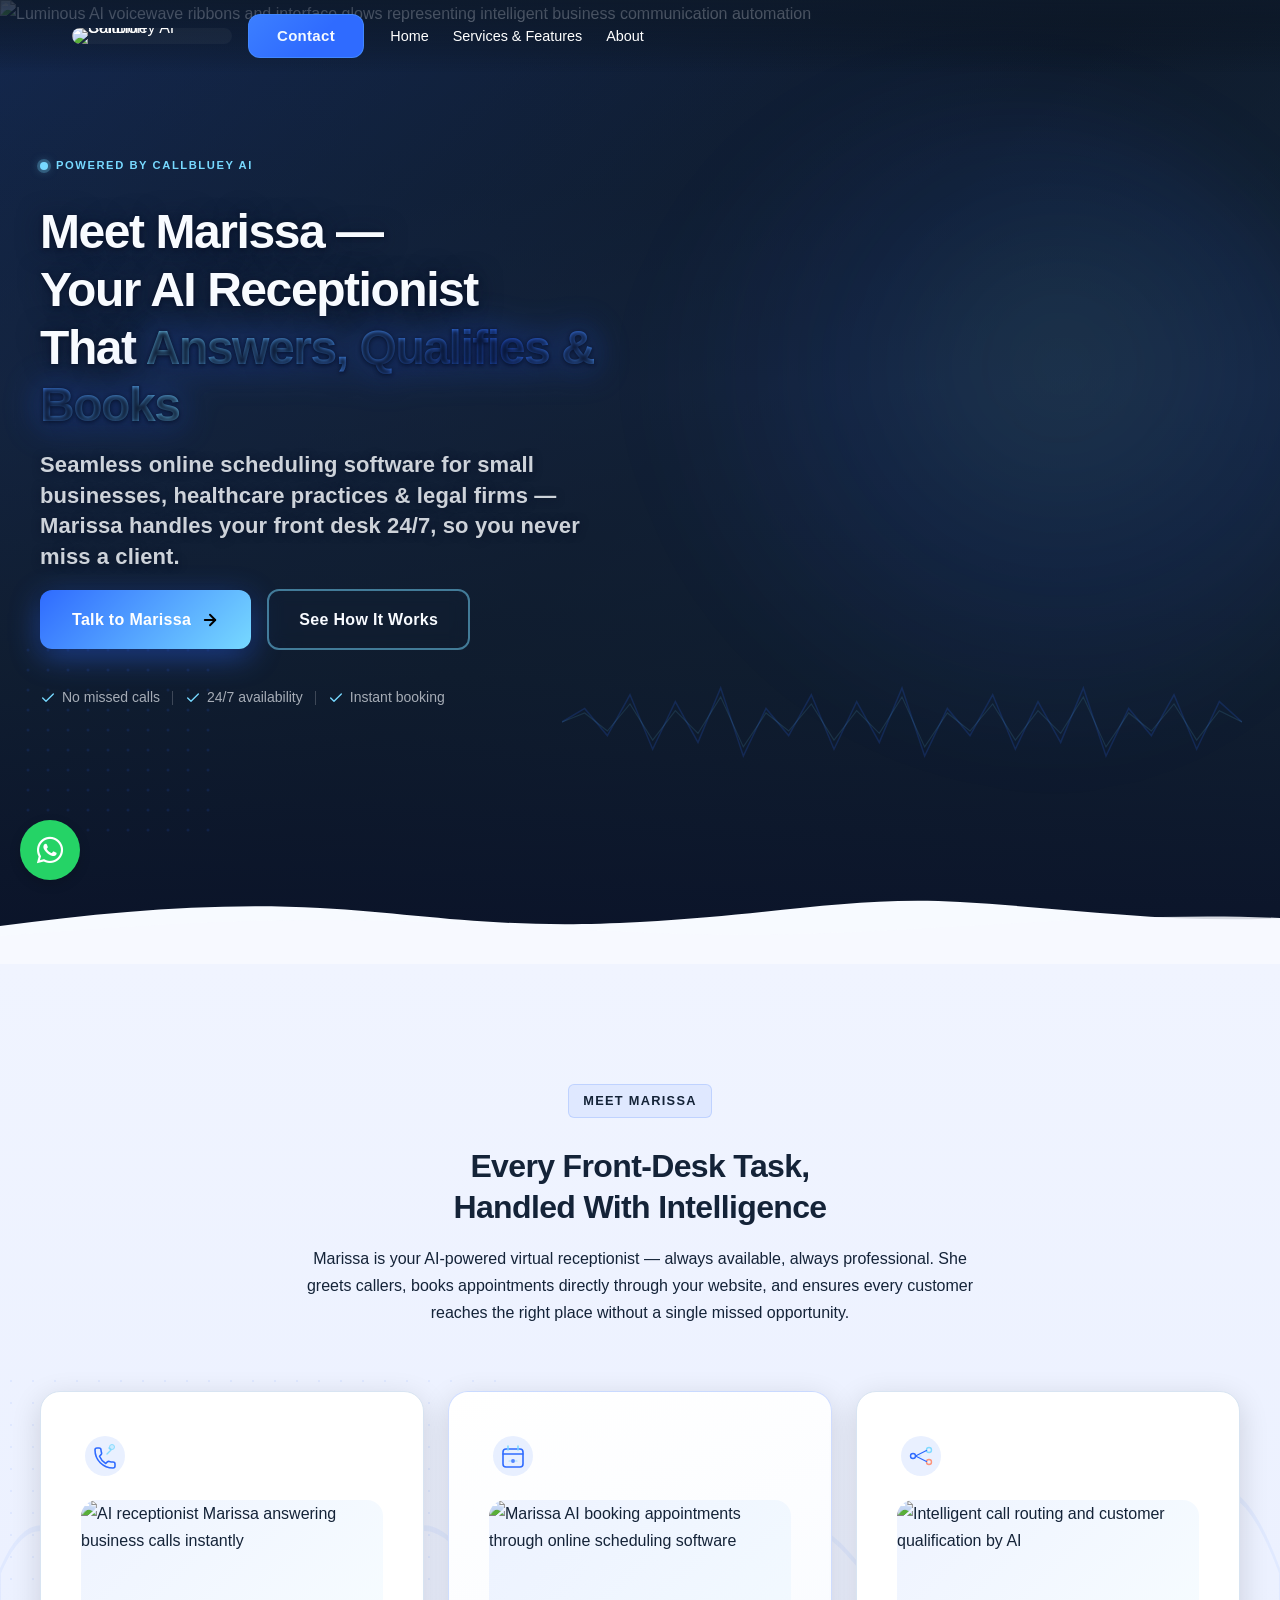
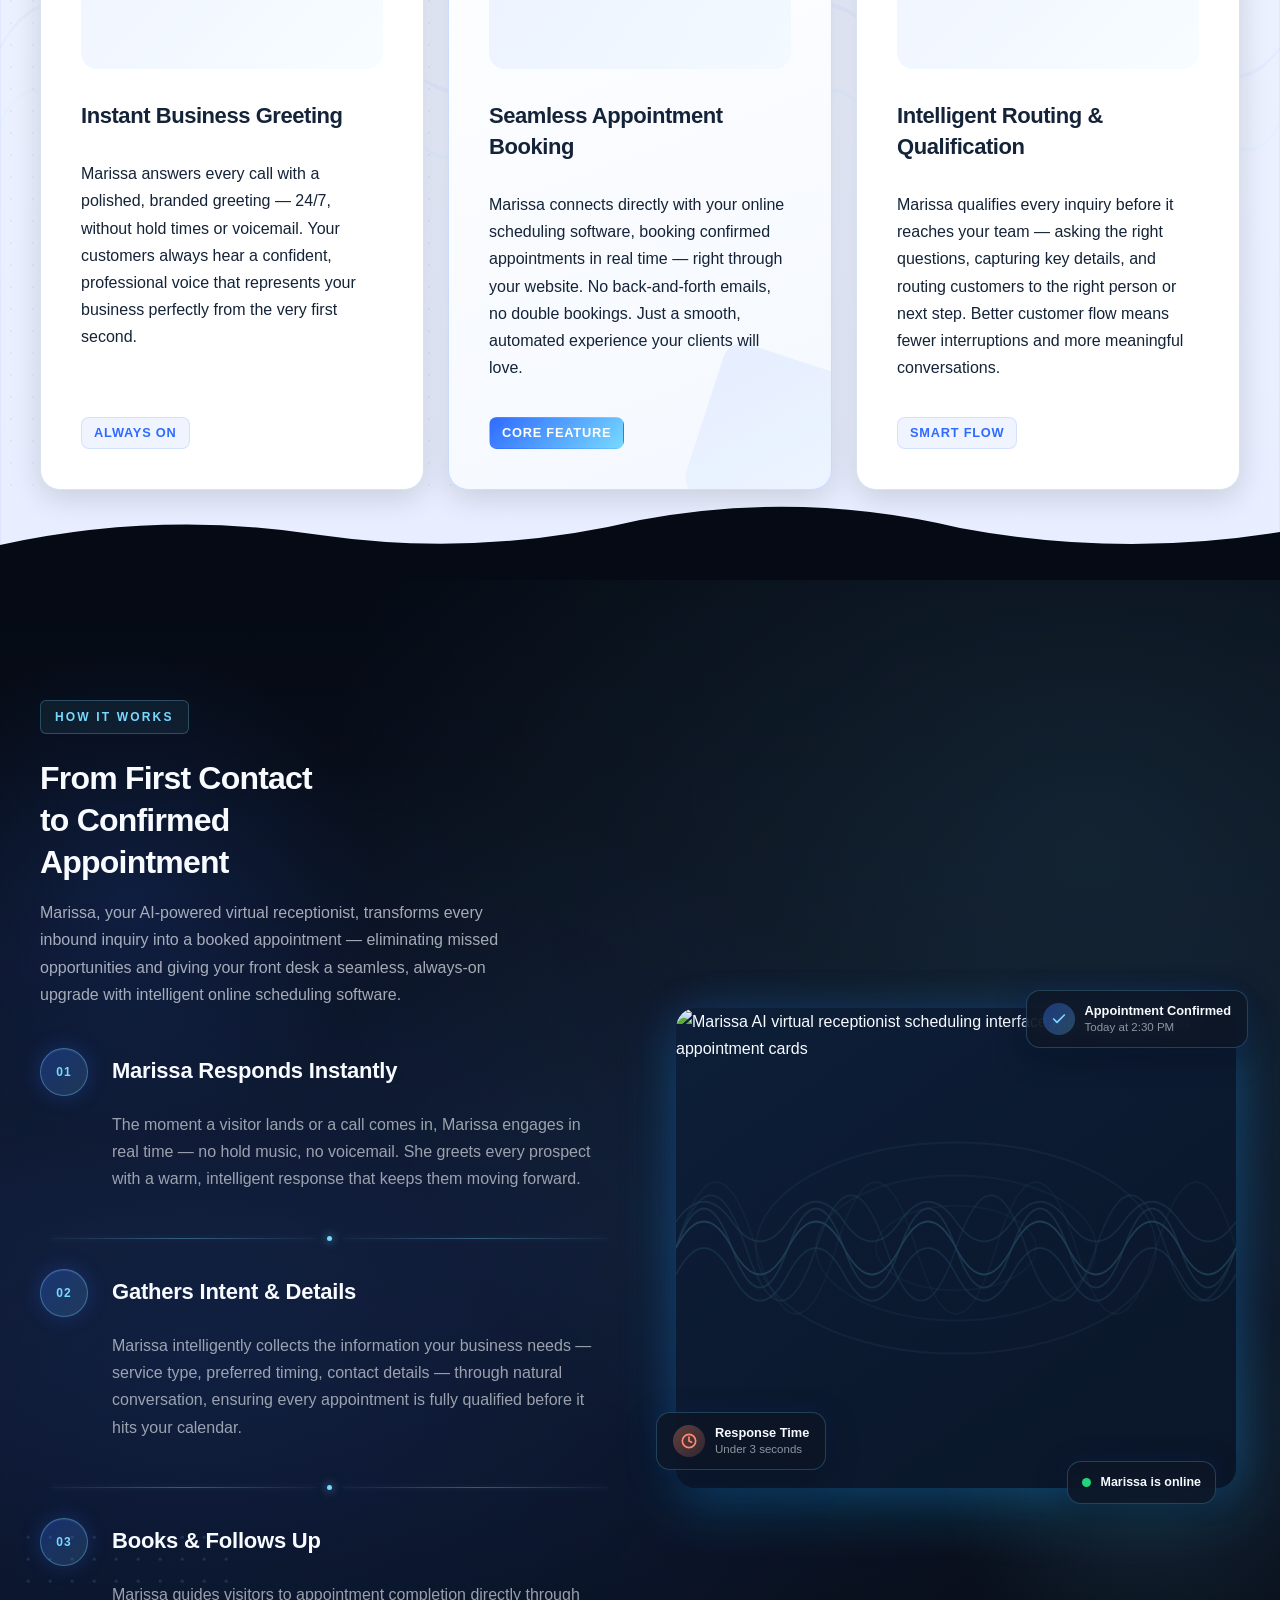
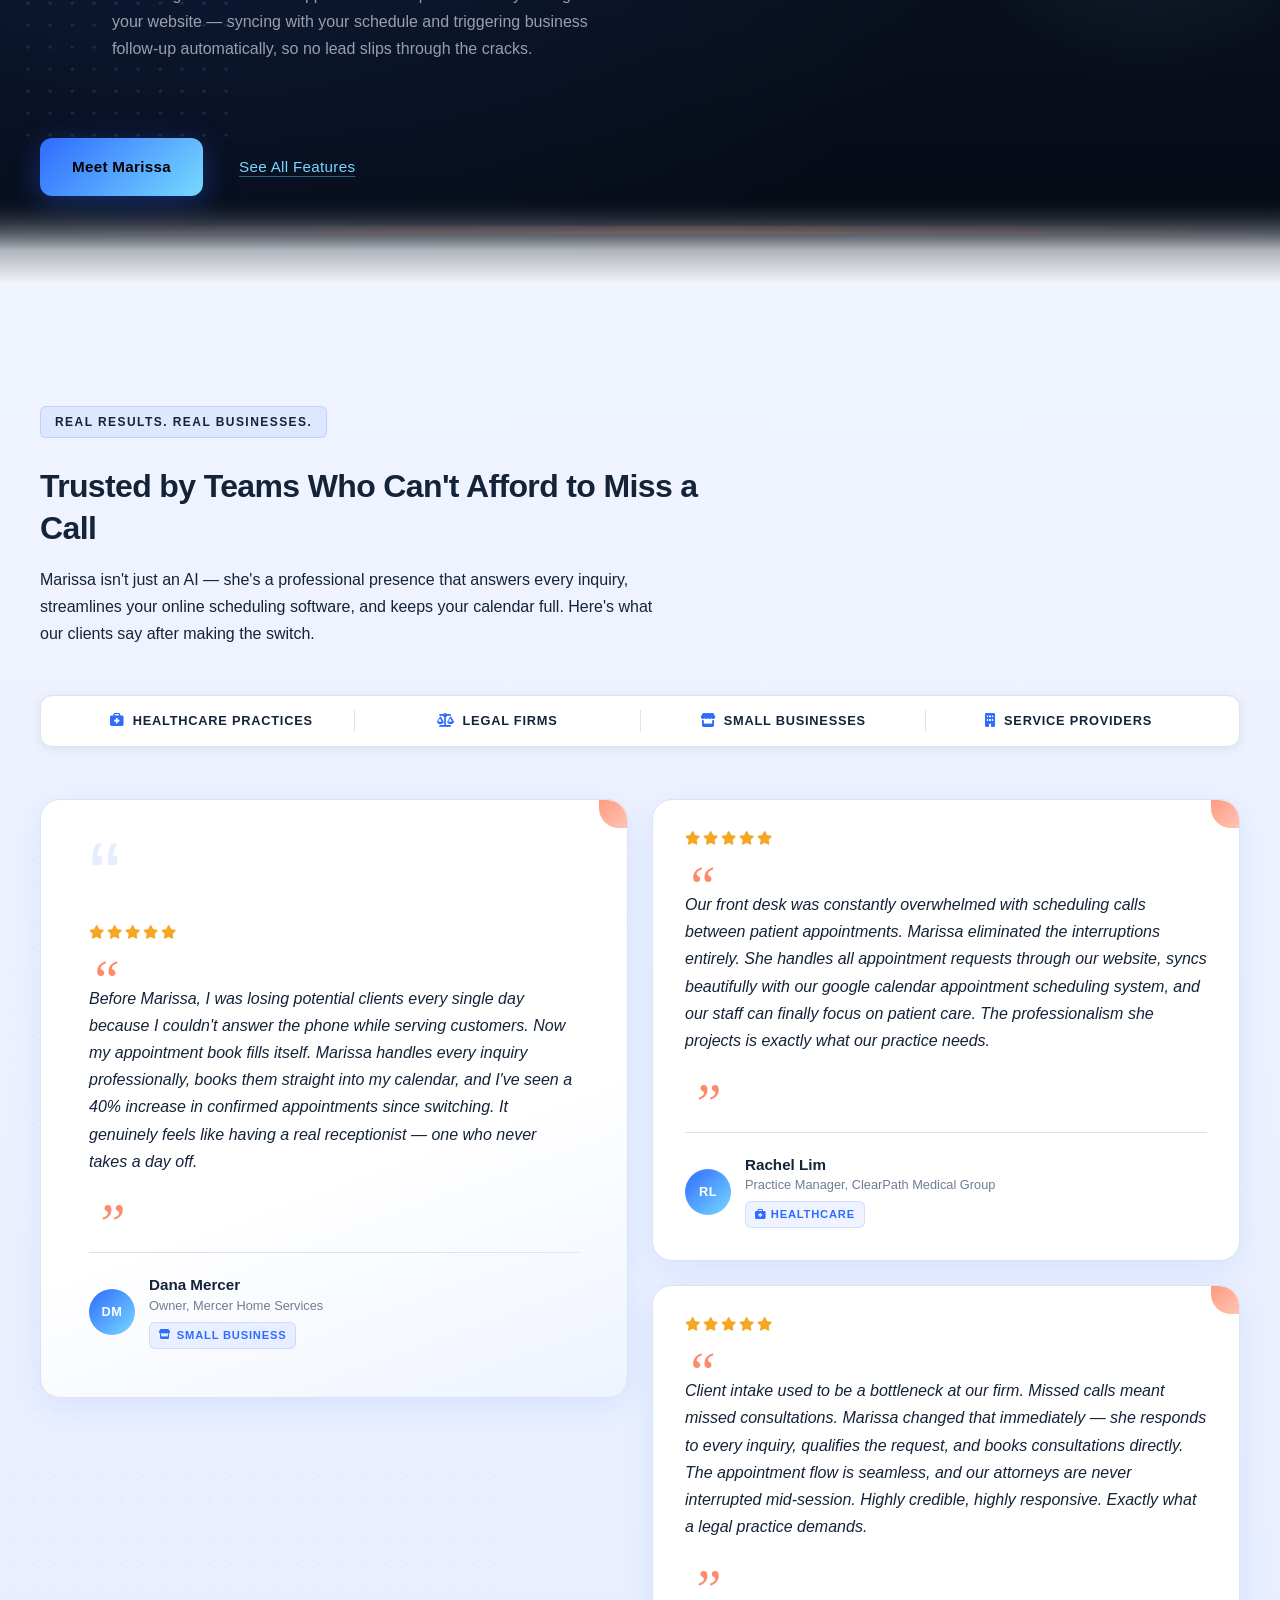
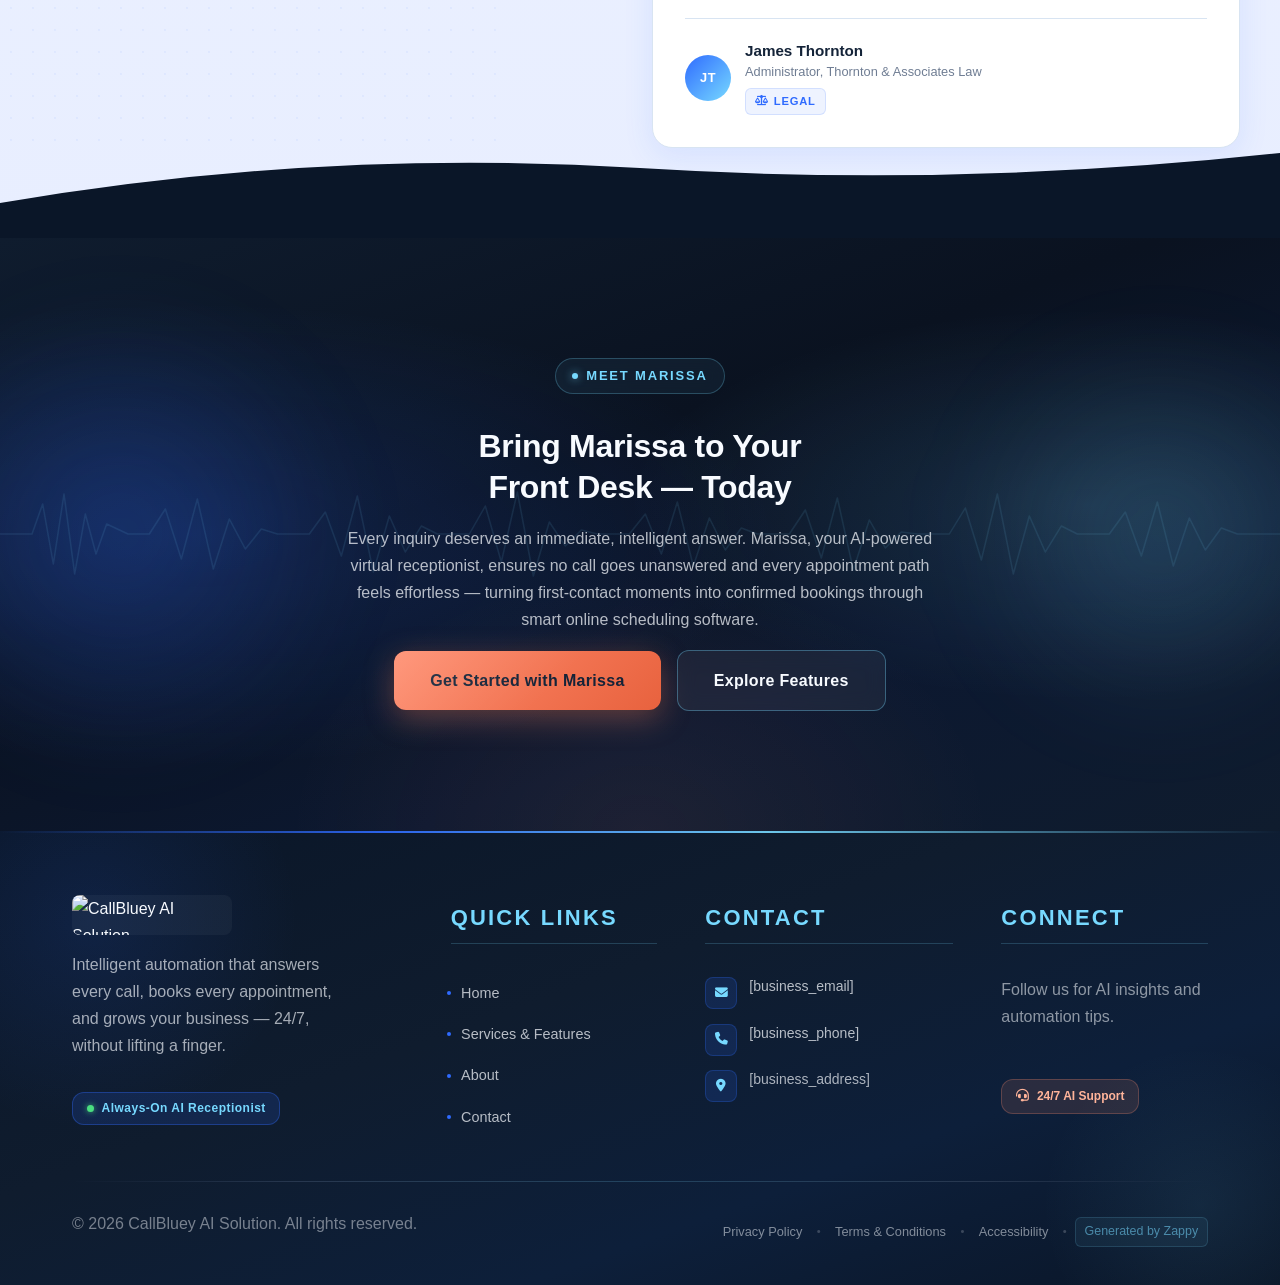
==== index.html @ 9125a883 "Initial website commit" ====
<!DOCTYPE html>
<html lang="en">
<head>
    <meta charset="UTF-8">
    <meta name="viewport" content="width=device-width, initial-scale=1.0">
    <meta name="robots" content="index, follow">
    <title>Book Smarter, Not Harder — CallBluey AI Solution</title>
    <meta name="description" content="Meet Marissa, your AI-powered virtual receptionist. Automate appointments with online scheduling software that works 24/7 so your business never misses a booking.">
    <meta name="keywords" content="online scheduling software, AI virtual receptionist, automated appointment booking, google calendar appointment scheduling, business automation AI">
    
    <!-- Favicons -->
    <link rel="icon" type="image/x-icon" href="/assets/favicon.ico">
    <link rel="icon" type="image/png" sizes="16x16" href="/assets/favicon-16x16.png">
    <link rel="icon" type="image/png" sizes="32x32" href="/assets/favicon-32x32.png">
    <link rel="icon" type="image/png" sizes="48x48" href="/assets/favicon-48x48.png">
    <link rel="icon" type="image/png" sizes="192x192" href="/assets/favicon-192x192.png">
    <link rel="icon" type="image/png" sizes="512x512" href="/assets/favicon-512x512.png">
    <link rel="apple-touch-icon" href="/assets/apple-touch-icon.png">
    <!-- Zappy Analytics -->
<script>
(function() {
  'use strict';
  
  // Configuration
  var config = {
    websiteId: 'ce0d71e9-7adb-4aca-aa0d-230c4dd2817b',
    apiUrl: 'https://api.zappy5.com/api/analytics/track',
    sessionDuration: 30 * 60 * 1000, // 30 minutes
    visitorDuration: 30 * 24 * 60 * 60 * 1000, // 30 days
    trackPageViews: true,
    trackClicks: true,
    trackFormSubmissions: true
  };
  
  // Generate or retrieve persistent visitor ID (30 days)
  function getVisitorId() {
    var visitorKey = 'zappy_visitor_' + config.websiteId;
    var visitor = null;
    
    try {
      visitor = localStorage.getItem(visitorKey);
      if (visitor) {
        var visitorData = JSON.parse(visitor);
        var now = Date.now();
        
        // Check if visitor ID is still valid (30 days)
        if (now - visitorData.created < config.visitorDuration) {
          // Update last seen timestamp
          visitorData.lastSeen = now;
          localStorage.setItem(visitorKey, JSON.stringify(visitorData));
          return visitorData.id;
        }
      }
    } catch (e) {
      console.warn('Zappy Analytics: LocalStorage not available');
    }
    
    // Generate new visitor ID
    var newVisitorId = 'zv_' + Date.now() + '_' + Math.random().toString(36).substr(2, 9);
    
    try {
      localStorage.setItem(visitorKey, JSON.stringify({
        id: newVisitorId,
        created: Date.now(),
        lastSeen: Date.now()
      }));
    } catch (e) {
      // Continue without local storage
    }
    
    return newVisitorId;
  }
  
  // Generate or retrieve session ID (30 minutes)
  function getSessionId() {
    var sessionKey = 'zappy_session_' + config.websiteId;
    var session = null;
    
    try {
      session = sessionStorage.getItem(sessionKey);
      if (session) {
        var sessionData = JSON.parse(session);
        var now = Date.now();
        
        // Check if session is still valid
        if (now - sessionData.timestamp < config.sessionDuration) {
          // Update timestamp
          sessionData.timestamp = now;
          sessionStorage.setItem(sessionKey, JSON.stringify(sessionData));
          return sessionData.id;
        }
      }
    } catch (e) {
      console.warn('Zappy Analytics: SessionStorage not available');
    }
    
    // Generate new session ID
    var newSessionId = 'zs_' + Date.now() + '_' + Math.random().toString(36).substr(2, 9);
    
    try {
      sessionStorage.setItem(sessionKey, JSON.stringify({
        id: newSessionId,
        timestamp: Date.now()
      }));
    } catch (e) {
      // Continue without session storage
    }
    
    return newSessionId;
  }
  
  var visitorId = getVisitorId();
  var sessionId = getSessionId();
  
  // Track an event
  function trackEvent(eventType, data) {
    data = data || {};
    
    var eventData = {
      website_id: config.websiteId,
      event_type: eventType,
      page_path: window.location.pathname,
      referrer: document.referrer || 'direct',
      visitor_id: visitorId,
      session_id: sessionId,
      metadata: data
    };
    
    // Use sendBeacon if available (better for page unload events)
    if (navigator.sendBeacon) {
      var blob = new Blob([JSON.stringify(eventData)], { type: 'application/json' });
      navigator.sendBeacon(config.apiUrl, blob);
    } else {
      // Fallback to fetch
      fetch(config.apiUrl, {
        method: 'POST',
        headers: {
          'Content-Type': 'application/json'
        },
        body: JSON.stringify(eventData),
        keepalive: true
      }).catch(function(error) {
        console.warn('Zappy Analytics: Failed to track event', error);
      });
    }
  }
  
  // Track page view
  if (config.trackPageViews) {
    trackEvent('pageview', {
      title: document.title,
      url: window.location.href
    });
  }
  
  // Track clicks on important elements
  if (config.trackClicks) {
    document.addEventListener('click', function(e) {
      var target = e.target;
      
      // Track button clicks (counted as actions)
      if (target.tagName === 'BUTTON' || target.closest('button')) {
        var button = target.tagName === 'BUTTON' ? target : target.closest('button');
        trackEvent('click', {
          element: 'button',
          text: button.textContent.trim().substring(0, 100),
          id: button.id || null,
          class: button.className || null
        });
      }
      
      // Track link clicks (navigation - not counted as actions)
      else if (target.tagName === 'A' || target.closest('a')) {
        var link = target.tagName === 'A' ? target : target.closest('a');
        trackEvent('navigation', {
          element: 'link',
          text: link.textContent.trim().substring(0, 100),
          href: link.href,
          external: link.hostname !== window.location.hostname
        });
      }
    }, true);
  }
  
  // Track form submissions
  if (config.trackFormSubmissions) {
    document.addEventListener('submit', function(e) {
      var form = e.target;
      
      trackEvent('form_submit', {
        form_id: form.id || null,
        form_name: form.name || null,
        form_action: form.action || null,
        form_method: form.method || 'GET'
      });
    }, true);
  }
  
  // Track time on page (send on page unload)
  var pageLoadTime = Date.now();
  
  window.addEventListener('beforeunload', function() {
    var timeOnPage = Math.floor((Date.now() - pageLoadTime) / 1000); // in seconds
    
    trackEvent('page_unload', {
      time_on_page: timeOnPage,
      page_path: window.location.pathname
    });
  });
  
  // Expose tracking function globally for custom events
  window.zappyAnalytics = {
    track: trackEvent,
    getVisitorId: function() { return visitorId; },
    getSessionId: function() { return sessionId; }
  };
  
})();
</script>
<!-- End Zappy Analytics -->
    <meta property="og:title" content="Book Smarter, Not Harder — CallBluey AI Solution">
    <meta property="og:description" content="Meet Marissa, your AI-powered virtual receptionist. Automate appointments with online scheduling software that works 24/7 so your business never misses a booking.">
    <meta name="twitter:card" content="summary_large_image">
    <meta name="twitter:title" content="Book Smarter, Not Harder — CallBluey AI Solution">
    <meta name="twitter:description" content="Meet Marissa, your AI-powered virtual receptionist. Automate appointments with online scheduling software that works 24/7 so your business never misses a booking.">
    <meta property="og:type" content="website">
  <meta property="og:locale" content="en_US">
  
  
  
  
  
  <link rel="stylesheet" href="https://cdnjs.cloudflare.com/ajax/libs/font-awesome/6.4.0/css/all.min.css">
  <style>
    .skip-link { position: absolute; top: 0; left: 0; transform: translateY(-200%); padding: 12px 18px; background: var(--bg-dark, #1a1a1a); color: var(--text-light, #fff); font-weight: 600; border-radius: 0 0 8px 0; z-index: 10000; }
    .skip-link:focus { transform: none; outline: 2px solid var(--ring, #fff); outline-offset: 2px; }
    :focus-visible { outline: 2px solid var(--ring, currentColor); outline-offset: 3px; }
  </style>


  
    <!-- Favicons -->
    <link rel="icon" type="image/x-icon" href="/assets/favicon.ico">
    <link rel="icon" type="image/png" sizes="16x16" href="/assets/favicon-16x16.png">
    <link rel="icon" type="image/png" sizes="32x32" href="/assets/favicon-32x32.png">
    <link rel="icon" type="image/png" sizes="48x48" href="/assets/favicon-48x48.png">
    <link rel="icon" type="image/png" sizes="192x192" href="/assets/favicon-192x192.png">
    <link rel="icon" type="image/png" sizes="512x512" href="/assets/favicon-512x512.png">
    <link rel="apple-touch-icon" href="/assets/apple-touch-icon.png">
    <!-- Cookie Consent -->
    <link rel="stylesheet" href="https://cdn.jsdelivr.net/npm/vanilla-cookieconsent@3/dist/cookieconsent.css">
    <script src="https://cdn.jsdelivr.net/npm/vanilla-cookieconsent@3/dist/cookieconsent.umd.js"></script>
    <!-- Mickidum Accessibility Toolbar -->
    <script src="https://cdn.jsdelivr.net/gh/mickidum/acc_toolbar/acctoolbar/acctoolbar.min.js"></script>
    <link rel="stylesheet" href="/styles.css">

    <style id="zappy-dropdown-submenu-styles">
      /* ========== DESKTOP DROPDOWN SUBMENU STYLES ========== */
      /* Base styles for dropdown submenus - parent must be positioned */
      .nav-menu li:has(.sub-menu), nav li:has(.sub-menu), .navbar li:has(.sub-menu), #navMenu li:has(.sub-menu) { position: relative; }
      /* Submenu base - hidden by default */
      .nav-menu .sub-menu, nav .sub-menu, .navbar .sub-menu, #navMenu .sub-menu { display: block !important; position: absolute !important; top: 100%; left: 0; min-width: 220px; background: white; border-radius: 8px; box-shadow: 0 8px 25px rgba(0,0,0,0.15); padding: 8px 0; opacity: 0; visibility: hidden; transform: translateY(10px); transition: all 0.3s ease; z-index: 1000; list-style: none; pointer-events: none; }
      /* CRITICAL: Desktop hover styles to show dropdown */
      .nav-menu li:hover > .sub-menu, nav li:hover > .sub-menu, .navbar li:hover > .sub-menu, #navMenu li:hover > .sub-menu { opacity: 1 !important; visibility: visible !important; transform: translateY(0) !important; pointer-events: auto !important; }
      /* Submenu item styling */
      .sub-menu li { list-style: none; margin: 0; padding: 0; }
      .sub-menu a { display: block !important; padding: 10px 16px !important; color: var(--text-dark, #333) !important; font-weight: 500; text-decoration: none; white-space: nowrap; transition: background-color 0.2s; }
      .sub-menu .zappy-nav-child > a { padding-left: 28px !important; font-size: 0.9em !important; opacity: 0.85 !important; }
      [dir="rtl"] .sub-menu .zappy-nav-child > a, html[lang="he"] .sub-menu .zappy-nav-child > a, html[lang="ar"] .sub-menu .zappy-nav-child > a { padding-left: 10px !important; padding-right: 28px !important; }
      .sub-menu .zappy-nav-parent > a { font-weight: 600 !important; }
      .sub-menu a:hover { background-color: #f5f5f5; }
      /* RTL (Hebrew/Arabic) dropdown positioning */
      [dir="rtl"] .nav-menu .sub-menu, [dir="rtl"] nav .sub-menu, [dir="rtl"] .navbar .sub-menu, html[lang="he"] .nav-menu .sub-menu, html[lang="he"] nav .sub-menu, html[lang="he"] .navbar .sub-menu, html[lang="ar"] .nav-menu .sub-menu, html[lang="ar"] nav .sub-menu, html[lang="ar"] .navbar .sub-menu { left: auto !important; right: 0 !important; }
      /* Hide empty dropdown menus (exclude catalog sub-menus that use <a> children instead of <li>) */
      .sub-menu:empty, .sub-menu:not(:has(li:not(.zappy-hidden-menu-item))):not(:has(> a)), .sub-menu:not(:has(li)):not(:has(> a)) { display: none !important; opacity: 0 !important; visibility: hidden !important; pointer-events: none !important; }
      /* Desktop: show submenu on Menu Group hover */
      li:has(.menu-group-title):hover > .sub-menu { opacity: 1 !important; visibility: visible !important; transform: translateY(0) !important; pointer-events: auto !important; }
      /* Menu Group title styling */
      .nav-menu > li > .menu-group-title, #navMenu > li > .menu-group-title { display: inline-block; padding: 0.5rem 1rem; cursor: default; user-select: none; }
      
      /* ========== MOBILE SUBMENU STYLES ========== */
      @media (max-width: 768px) {
        .nav-menu .sub-menu, nav .sub-menu, .navbar .sub-menu, #navMenu .sub-menu { position: static !important; transform: none !important; box-shadow: none !important; background: transparent !important; max-height: 0; overflow: hidden; opacity: 0; visibility: hidden; transition: max-height 0.3s ease, opacity 0.3s ease; padding: 0 !important; border-radius: 0 !important; }
        .navbar .sub-menu.mobile-expanded, .nav-menu .sub-menu.mobile-expanded, #navMenu .sub-menu.mobile-expanded { max-height: none !important; overflow-y: visible !important; opacity: 1 !important; visibility: visible !important; padding: 8px 0 8px 16px !important; }
        [dir="rtl"] .sub-menu.mobile-expanded, html[lang="he"] .sub-menu.mobile-expanded { padding: 8px 16px 8px 0 !important; }
        /* Disable hover behavior on mobile */
        .nav-menu li:hover > .sub-menu, nav li:hover > .sub-menu, .navbar li:hover > .sub-menu, #navMenu li:hover > .sub-menu { opacity: 0; visibility: hidden; pointer-events: none; }
        .nav-menu li > .sub-menu.mobile-expanded, nav li > .sub-menu.mobile-expanded, .navbar li > .sub-menu.mobile-expanded, #navMenu li > .sub-menu.mobile-expanded { opacity: 1 !important; visibility: visible !important; pointer-events: auto !important; }
        .nav-menu li:has(.sub-menu), nav li:has(.sub-menu), .navbar li:has(.sub-menu), #navMenu li:has(.sub-menu) { display: flex !important; flex-wrap: wrap !important; align-items: center !important; position: relative !important; min-height: 44px !important; }
        .nav-menu li:has(.sub-menu) > a, nav li:has(.sub-menu) > a, .navbar li:has(.sub-menu) > a, #navMenu li:has(.sub-menu) > a { flex: 1 !important; min-width: 0 !important; }
        .nav-menu li:has(.sub-menu) > .menu-group-title, nav li:has(.sub-menu) > .menu-group-title, .navbar li:has(.sub-menu) > .menu-group-title, #navMenu li:has(.sub-menu) > .menu-group-title { flex: 1 !important; min-width: 0 !important; padding: 0 !important; line-height: inherit !important; }
        .nav-menu li:has(.sub-menu) > .sub-menu, nav li:has(.sub-menu) > .sub-menu, .navbar li:has(.sub-menu) > .sub-menu, #navMenu li:has(.sub-menu) > .sub-menu { flex-basis: 100% !important; width: 100% !important; }
        .nav-menu li:has(.sub-menu) > a [class*="chevron"], .nav-menu li:has(.sub-menu) > a [class*="arrow"], .nav-menu li:has(.sub-menu) > a .fa-chevron-down, .nav-menu li:has(.sub-menu) > a .fa-angle-down, nav li:has(.sub-menu) > a [class*="chevron"], nav li:has(.sub-menu) > a [class*="arrow"], #navMenu li:has(.sub-menu) > a [class*="chevron"], #navMenu li:has(.sub-menu) > a [class*="arrow"] { display: none !important; visibility: hidden !important; }
        .mobile-submenu-toggle { display: flex !important; align-items: center !important; justify-content: center !important; width: 44px !important; height: auto !important; background: transparent !important; border: none !important; cursor: pointer !important; color: var(--text-light) !important; position: static !important; flex-shrink: 0 !important; align-self: stretch !important; z-index: 2 !important; padding: 0 !important; margin: 0 !important; }
        .mobile-submenu-toggle::after { content: '' !important; width: 0 !important; height: 0 !important; border-left: 6px solid transparent !important; border-right: 6px solid transparent !important; border-top: 7px solid currentColor !important; transition: transform 0.3s ease !important; }
        .mobile-submenu-toggle.expanded::after { transform: rotate(180deg) !important; }
        .sub-menu a { padding: 10px 0 !important; display: block !important; color: var(--text-light) !important; white-space: normal !important; }
        .sub-menu .zappy-nav-child > a { padding-left: 28px !important; font-size: 0.9em !important; opacity: 0.85 !important; }
        [dir="rtl"] .sub-menu .zappy-nav-child > a, html[lang="he"] .sub-menu .zappy-nav-child > a, html[lang="ar"] .sub-menu .zappy-nav-child > a { padding-left: 0 !important; padding-right: 28px !important; }
        .sub-menu .zappy-nav-parent > a { font-weight: 600 !important; }
        .nav-menu.active, #navMenu.active { max-width: 100vw !important; overflow-x: hidden !important; box-sizing: border-box !important; }
        .navbar .sub-menu li a, nav.navbar .sub-menu li a, .zappy-products-dropdown .sub-menu a { color: var(--text-light) !important; }
      }
      @media (min-width: 769px) { .mobile-submenu-toggle { display: none !important; } }
    </style>

    <style id="zappy-widget-visibility">
      html[dir="rtl"] .whatsapp-float { right: 20px !important; left: auto !important; }
      html[dir="ltr"] .whatsapp-float, html:not([dir]) .whatsapp-float { left: 20px !important; right: auto !important; }
      html[dir="rtl"] #mic-access-tool-general-button, html[dir="rtl"] .mic-access-tool-general-button,
      html[dir="rtl"] #mic-init-access-tool .mic-access-tool-general-button,
      html[dir="rtl"] #mic-init-access-tool #mic-access-tool-general-button,
      html[dir="rtl"] ._access-icon { left: 20px !important; right: auto !important; }
      html[dir="ltr"] #mic-access-tool-general-button, html[dir="ltr"] .mic-access-tool-general-button,
      html[dir="ltr"] #mic-init-access-tool .mic-access-tool-general-button,
      html[dir="ltr"] #mic-init-access-tool #mic-access-tool-general-button,
      html[dir="ltr"] ._access-icon,
      html:not([dir]) #mic-access-tool-general-button, html:not([dir]) .mic-access-tool-general-button,
      html:not([dir]) #mic-init-access-tool .mic-access-tool-general-button,
      html:not([dir]) #mic-init-access-tool #mic-access-tool-general-button,
      html:not([dir]) ._access-icon { right: 20px !important; left: auto !important; }
      @media (max-width: 768px) { .whatsapp-float { display: flex !important; } }
      @media (min-width: 769px) { .whatsapp-float { display: flex !important; } }
      @media (max-width: 768px) {
        #mic-access-tool-general-button, .mic-access-tool-general-button,
        #mic-init-access-tool .mic-access-tool-general-button, #mic-init-access-tool #mic-access-tool-general-button,
        ._access-icon { display: flex !important; visibility: visible !important; opacity: 1 !important; pointer-events: auto !important; }
        #mic-access-tool-box.opened-mic-access-tool, .mic-access-tool-box.opened-mic-access-tool,
        #mic-init-access-tool #mic-access-tool-box.opened-mic-access-tool {
          visibility: visible !important; opacity: 1 !important; pointer-events: auto !important;
        }
      }
      @media (min-width: 769px) {
        #mic-access-tool-general-button, .mic-access-tool-general-button,
        #mic-init-access-tool .mic-access-tool-general-button, #mic-init-access-tool #mic-access-tool-general-button,
        ._access-icon { display: flex !important; visibility: visible !important; opacity: 1 !important; pointer-events: auto !important; }
        #mic-access-tool-box.opened-mic-access-tool, .mic-access-tool-box.opened-mic-access-tool,
        #mic-init-access-tool #mic-access-tool-box.opened-mic-access-tool {
          visibility: visible !important; opacity: 1 !important; pointer-events: auto !important;
        }
      }
    </style>
</head>
<body>
<a class="skip-link" href="#main">Skip to main content</a>
  <nav class="navbar">
  <button class="mobile-toggle" id="mobileToggle" aria-label="Menu">
    <svg class="hamburger-icon" width="24" height="24" viewBox="0 0 24 24" fill="none">
      <path d="M3 12h18M3 6h18M3 18h18" stroke="currentColor" stroke-width="2" stroke-linecap="round"></path>
    </svg>
    <svg class="close-icon" width="24" height="24" viewBox="0 0 24 24" fill="none" style="display: none;">
      <path d="M18 6L6 18M6 6l12 12" stroke="currentColor" stroke-width="2" stroke-linecap="round"></path>
    </svg>
  </button>

  <button class="phone-header-btn" data-phone="" aria-label="Call">
    <svg width="20" height="20" viewBox="0 0 24 24" fill="currentColor">
      <path d="M22 16.92v3a2 2 0 0 1-2.18 2 19.79 19.79 0 0 1-8.63-3.07 19.5 19.5 0 0 1-6-6 19.79 19.79 0 0 1-3.07-8.67A2 2 0 0 1 4.11 2h3a2 2 0 0 1 2 1.72 12.84 12.84 0 0 0 .7 2.81 2 2 0 0 1-.45 2.11L8.09 9.91a16 16 0 0 0 6 6l1.27-1.27a2 2 0 0 1 2.11-.45 12.84 12.84 0 0 0 2.81.7A2 2 0 0 1 22 16.92z"></path>
    </svg>
  </button>

  <div class="nav-container">
    <div class="nav-brand">
      <a href="/" class="logo-link"><img class="logo" src="/assets/site-home-image-1.webp" alt="CallBluey AI Solution"></a>
    </div>

    <ul class="nav-menu" id="navMenu"><li><a href="/">Home</a></li><li><a href="/services-features">Services &amp; Features</a></li><li><a href="/about">About</a></li></ul>

    <div class="nav-cta-container">
      <a href="/contact" class="nav-cta-btn">Contact</a>
    </div>
  </div>
</nav>
<script>

// Navbar Mobile Menu Toggle and Contrast Fix
(function() {
  // Use 'load' event instead of 'DOMContentLoaded' to ensure we run AFTER all other scripts
  window.addEventListener('load', function() {
    
    // FIX MOBILE BUTTON CONTRAST
    // Detect navbar background color and apply contrasting color to mobile buttons
    const navbar = document.querySelector('.navbar, nav, header');
    if (!navbar) {
      console.log('[Navbar] Navbar element not found');
      return;
    }
    
    // DECLARE VARIABLES EARLY to avoid Temporal Dead Zone errors
    // These are used in multiple places below
    let mobileToggle = document.getElementById('mobileToggle') ||
                       document.querySelector('.mobile-toggle') ||
                       document.querySelector('.hamburger') ||
                       document.querySelector('.hamburger-menu') ||
                       document.querySelector('.menu-toggle') ||
                       document.querySelector('.burger-menu') ||
                       document.querySelector('[aria-label="Menu"]') ||
                       document.querySelector('[aria-label="תפריט"]');
    
    const phoneBtn = document.querySelector('.phone-header-btn');
    
    const computedStyle = window.getComputedStyle(navbar);
    let bgColor = computedStyle.backgroundColor;
    
    console.log('[Navbar] Initial navbar background:', bgColor);
    
    // Check if background is transparent or rgba with 0 alpha
    const isTransparent = bgColor === 'transparent' || 
                         bgColor === 'rgba(0, 0, 0, 0)' ||
                         (bgColor.startsWith('rgba') && bgColor.includes(', 0)'));
    
    if (isTransparent) {
      // Check for background-image or gradient
      const bgImage = computedStyle.backgroundImage;
      if (bgImage && bgImage !== 'none') {
        console.log('[Navbar] Navbar has background image/gradient, using dark text');
        bgColor = 'rgb(240, 240, 240)'; // Assume light background
      } else {
        // Transparent navbar - check body background
        const bodyBg = window.getComputedStyle(document.body).backgroundColor;
        console.log('[Navbar] Navbar transparent, using body background:', bodyBg);
        bgColor = bodyBg;
      }
    }
    
    // Calculate luminance to determine if background is light or dark
    const rgb = bgColor.match(/\d+/g);
    if (rgb && rgb.length >= 3) {
      const r = parseInt(rgb[0]);
      const g = parseInt(rgb[1]);
      const b = parseInt(rgb[2]);
      const luminance = (0.299 * r + 0.587 * g + 0.114 * b) / 255;
      
      // Mobile button colors are set by Claude's AI-generated CSS (same as .nav-menu a)
      // No dynamic color overrides needed - colors come from the generated navbar CSS
      console.log('[Navbar] Mobile button colors preserved from Claude CSS (luminance:', luminance.toFixed(2) + ')');
      
      // FIX ICON SIZES - Ensure SVGs are properly sized and visible
      // INJECT CRITICAL CSS TO OVERRIDE ANY CONFLICTING RULES
      const criticalCSS = document.createElement('style');
      criticalCSS.id = 'zappy-mobile-nav-fix';
      const htmlLang = document.documentElement.lang || 'en';
      const htmlDir = document.documentElement.dir || 'ltr';
      // Check both dir attribute AND lang for RTL detection
      // dir="rtl" is the most reliable indicator
      const isRTL = htmlDir === 'rtl' || htmlLang === 'he' || htmlLang === 'ar';
      
      criticalCSS.textContent = `
        /* Hide mobile buttons on desktop, show only on mobile */
        @media (min-width: 769px) {
          .mobile-toggle,
          .phone-header-btn {
            display: none !important;
          }
        }
        
        /* Show and position mobile buttons correctly on mobile */
        @media (max-width: 768px) {
          .navbar,
          nav.navbar {
            min-height: 70px !important;
          }

          .mobile-toggle,
          .phone-header-btn {
            position: absolute !important;
            top: 0 !important;
            bottom: 0 !important;
            margin-top: auto !important;
            margin-bottom: auto !important;
            transform: none !important;
            z-index: 1001 !important;
            display: flex !important;
            align-items: center !important;
            justify-content: center !important;
            width: 36px !important;
            height: 36px !important;
            border-radius: 50% !important;
            border: none !important;
            cursor: pointer !important;
            padding: 6px !important;
            background: none !important;
            color: var(--nav-text, var(--text-light)) !important;
            touch-action: manipulation !important;
            -webkit-tap-highlight-color: transparent !important;
          }

          html[data-zappy-site-type="ecommerce"] .phone-header-btn,
          body[data-zappy-site-type="ecommerce"] .phone-header-btn,
          html[data-zappy-site-type="ecommerce"] header .phone-header-btn,
          html[data-zappy-site-type="ecommerce"] nav .phone-header-btn {
            display: none !important;
            visibility: hidden !important;
            width: 0 !important;
            height: 0 !important;
            min-width: 0 !important;
            overflow: hidden !important;
          }
          
          /* LTR positioning (default): hamburger LEFT, phone RIGHT */
          html:not([dir="rtl"]):not([lang="he"]):not([lang="ar"]) .mobile-toggle,
          html[dir="ltr"] .mobile-toggle {
            left: 12px !important;
            right: auto !important;
          }
          html:not([dir="rtl"]):not([lang="he"]):not([lang="ar"]) .phone-header-btn,
          html[dir="ltr"] .phone-header-btn {
            right: 12px !important;
            left: auto !important;
          }
          
          /* RTL positioning: hamburger RIGHT, phone LEFT */
          html[dir="rtl"] .mobile-toggle,
          html[lang="he"] .mobile-toggle,
          html[lang="ar"] .mobile-toggle {
            right: 12px !important;
            left: auto !important;
          }
          html[dir="rtl"] .phone-header-btn,
          html[lang="he"] .phone-header-btn,
          html[lang="ar"] .phone-header-btn {
            left: 12px !important;
            right: auto !important;
          }
          
          /* CRITICAL: Ensure nav-container has min-height on mobile */
          /* All children are positioned absolutely/fixed on mobile, so height:auto collapses to 0 */
          .nav-container {
            min-height: 70px !important;
            position: relative !important;
          }
          
          /* Ensure SVG icons are properly sized and inherit color */
          .mobile-toggle svg,
          .phone-header-btn svg {
            width: 24px !important;
            height: 24px !important;
            /* Don't force display - let JavaScript control hamburger/close toggle */
          }
          
          /* Reset nav-cta-container on mobile - remove desktop box-shadow/padding */
          /* that creates a visible ghost box when CTA button is hidden */
          .nav-cta-container {
            box-shadow: none !important;
            padding: 0 !important;
          }
          
          /* Hide nav-cta-container entirely on mobile when there's no lang-switcher */
          /* (only the CTA button is inside, and it's hidden on mobile) */
          .nav-cta-container:not(:has(.lang-switcher)) {
            display: none !important;
          }
          
          /* CRITICAL: Prevent hero image fade gradient from bleeding over headline text */
          /* The .image-fade-gradient has bottom: -30px (extends below parent) */
          /* On mobile stacked layout, this overlaps the h1 text below the image */
          .hero-image-column {
            overflow: hidden !important;
          }
          .image-fade-gradient {
            bottom: 0 !important;
          }
          
          /* Hide desktop language switcher on mobile - hamburger menu handles it */
          /* High specificity to override stored CSS */
          .lang-switcher,
          .nav-cta-container .lang-switcher,
          .nav-container .lang-switcher,
          .navbar .lang-switcher,
          .navbar .nav-cta-container .lang-switcher {
            display: none !important;
          }
        }
      `;
      
      // Remove existing fix if present and inject new one
      const existing = document.getElementById('zappy-mobile-nav-fix');
      if (existing) existing.remove();
      document.head.appendChild(criticalCSS);
      
      console.log('[Navbar] Critical CSS injected for mobile nav positioning');
      
      // ONLY apply inline positioning styles on mobile viewport
      // On desktop, the CSS handles hiding these buttons with display: none
      // Inline styles were breaking desktop layout by overriding CSS
      const isMobileViewport = window.innerWidth <= 768;
      
      if (mobileToggle) {
        // Icon sizing applies to all viewports for consistency
        const hamburgerIcon = mobileToggle.querySelector('.hamburger-icon');
        const closeIcon = mobileToggle.querySelector('.close-icon');
        
        if (hamburgerIcon) {
          hamburgerIcon.style.setProperty('width', '24px', 'important');
          hamburgerIcon.style.setProperty('height', '24px', 'important');
          hamburgerIcon.style.setProperty('display', 'block', 'important'); // Show hamburger by default
        }
        if (closeIcon) {
          closeIcon.style.setProperty('width', '24px', 'important');
          closeIcon.style.setProperty('height', '24px', 'important');
          closeIcon.style.setProperty('display', 'none', 'important'); // Hide close icon by default
        }
        
        // ONLY set positioning inline styles on mobile
        if (isMobileViewport) {
          mobileToggle.style.setProperty('position', 'absolute', 'important');
          mobileToggle.style.setProperty('top', '0', 'important');
          mobileToggle.style.setProperty('bottom', '0', 'important');
          mobileToggle.style.setProperty('margin-top', 'auto', 'important');
          mobileToggle.style.setProperty('margin-bottom', 'auto', 'important');
          mobileToggle.style.setProperty('transform', 'none', 'important');
          mobileToggle.style.setProperty('z-index', '1001', 'important');
          
          // Clear any inline left/right so CSS can take over based on html[dir]
          mobileToggle.style.removeProperty('left');
          mobileToggle.style.removeProperty('right');
          
          console.log('[Navbar] Mobile toggle positioning applied (mobile viewport)');
        } else {
          // On desktop, clear any positioning styles to let CSS handle it
          mobileToggle.style.removeProperty('position');
          mobileToggle.style.removeProperty('top');
          mobileToggle.style.removeProperty('transform');
          mobileToggle.style.removeProperty('z-index');
          mobileToggle.style.removeProperty('left');
          mobileToggle.style.removeProperty('right');
          console.log('[Navbar] Desktop viewport - cleared mobile toggle inline positioning');
        }
      }
      
      if (phoneBtn) {
        // Icon sizing applies to all viewports
        const phoneIcon = phoneBtn.querySelector('svg');
        if (phoneIcon) {
          phoneIcon.style.width = '24px';
          phoneIcon.style.height = '24px';
          phoneIcon.setAttribute('width', '24');
          phoneIcon.setAttribute('height', '24');
        }
        
        // ONLY set positioning inline styles on mobile
        if (isMobileViewport) {
          phoneBtn.style.setProperty('position', 'absolute', 'important');
          phoneBtn.style.setProperty('top', '0', 'important');
          phoneBtn.style.setProperty('bottom', '0', 'important');
          phoneBtn.style.setProperty('margin-top', 'auto', 'important');
          phoneBtn.style.setProperty('margin-bottom', 'auto', 'important');
          phoneBtn.style.setProperty('transform', 'none', 'important');
          phoneBtn.style.setProperty('z-index', '1001', 'important');
          
          // Clear any inline left/right so CSS can take over based on html[dir]
          phoneBtn.style.removeProperty('left');
          phoneBtn.style.removeProperty('right');
          
          console.log('[Navbar] Phone button positioning applied (mobile viewport)');
        } else {
          // On desktop, clear any positioning styles to let CSS handle it
          phoneBtn.style.removeProperty('position');
          phoneBtn.style.removeProperty('top');
          phoneBtn.style.removeProperty('transform');
          phoneBtn.style.removeProperty('z-index');
          phoneBtn.style.removeProperty('left');
          phoneBtn.style.removeProperty('right');
          console.log('[Navbar] Desktop viewport - cleared phone button inline positioning');
        }
      }
    } else {
      console.log('[Navbar] Could not parse background color:', bgColor);
    }
    
    // MOBILE MENU TOGGLE
    // Re-query in case DOM changed (mobileToggle already declared at top of function)
    mobileToggle = document.getElementById('mobileToggle') ||
                   document.querySelector('.mobile-toggle') ||
                   document.querySelector('.hamburger') ||
                   document.querySelector('.hamburger-menu') ||
                   document.querySelector('.menu-toggle') ||
                   document.querySelector('.burger-menu') ||
                   document.querySelector('[aria-label="Menu"]') ||
                   document.querySelector('[aria-label="תפריט"]');
    
    // EXPANDED SEARCH: Find nav menu by ID or class
    const navMenu = document.getElementById('navMenu') ||
                  document.querySelector('.nav-menu') ||
                  document.querySelector('.nav-links') ||
                  document.querySelector('nav ul:not(.submenu)');
    
    if (!mobileToggle || !navMenu) {
      console.log('[Navbar] Mobile toggle or menu not found:', { toggle: !!mobileToggle, menu: !!navMenu });
      return;
    }
    
    // Ensure navMenu has ID for CSS targeting
    if (!navMenu.id) {
      navMenu.id = 'navMenu';
    }
    
    console.log('[Navbar] Initializing mobile menu...');
    
    // Remove any existing event listeners by cloning the button
    const newToggle = mobileToggle.cloneNode(true);
    mobileToggle.parentNode.replaceChild(newToggle, mobileToggle);
    
    // Toggle menu handler (shared by click and touchend)
    function handleToggle(e) {
      e.preventDefault();
      e.stopPropagation();
      
      const hamburgerIcon = newToggle.querySelector('.hamburger-icon');
      const closeIcon = newToggle.querySelector('.close-icon');
      const isActive = navMenu.classList.contains('active');
      
      if (isActive) {
        // Close menu
        navMenu.classList.remove('active');
        if (hamburgerIcon) hamburgerIcon.style.setProperty('display', 'block', 'important');
        if (closeIcon) closeIcon.style.setProperty('display', 'none', 'important');
        document.body.style.overflow = '';
        console.log('[Navbar] Menu closed');
      } else {
        // Open menu
        navMenu.classList.add('active');
        if (hamburgerIcon) hamburgerIcon.style.setProperty('display', 'none', 'important');
        if (closeIcon) closeIcon.style.setProperty('display', 'block', 'important');
        document.body.style.overflow = 'hidden';
        console.log('[Navbar] Menu opened');
      }
    }
    
    // Use click for desktop/emulation and touchend as iOS Safari fallback.
    // Prevent double-fire with a timestamp guard.
    var lastToggleTime = 0;
    function guardedToggle(e) {
      var now = Date.now();
      if (now - lastToggleTime < 300) return;
      lastToggleTime = now;
      handleToggle(e);
    }
    
    newToggle.addEventListener('click', guardedToggle);
    newToggle.addEventListener('touchend', guardedToggle);
    
    // Close menu when clicking nav links (but NOT dropdown toggles)
    const navLinks = navMenu.querySelectorAll('a');
    navLinks.forEach(function(link) {
      link.addEventListener('click', function() {
        // Don't close if it's a dropdown child (unless it's a real navigation link)
        if (this.getAttribute('href') === '#') return;
        
        const hamburgerIcon = newToggle.querySelector('.hamburger-icon');
        const closeIcon = newToggle.querySelector('.close-icon');
        
        navMenu.classList.remove('active');
        if (hamburgerIcon) hamburgerIcon.style.setProperty('display', 'block', 'important');
        if (closeIcon) closeIcon.style.setProperty('display', 'none', 'important');
        document.body.style.overflow = '';
        console.log('[Navbar] Menu closed (link clicked)');
      });
    });
    
    // DROPDOWN MENU TOGGLE (for mobile and touch devices)
    var dropdownToggles = navMenu.querySelectorAll('.dropdown-toggle');
    dropdownToggles.forEach(function(toggle) {
      toggle.addEventListener('click', function(e) {
        e.preventDefault();
        e.stopPropagation();
        var parent = this.closest('.nav-dropdown');
        if (!parent) return;
        
        // Close other open dropdowns at the same level
        var siblings = parent.parentNode.querySelectorAll('.nav-dropdown.open');
        siblings.forEach(function(sib) {
          if (sib !== parent) sib.classList.remove('open');
        });
        
        parent.classList.toggle('open');
        console.log('[Navbar] Dropdown toggled:', parent.classList.contains('open') ? 'open' : 'closed');
      });
    });
    
    // Close dropdowns when clicking outside
    document.addEventListener('click', function(e) {
      if (!e.target.closest('.nav-dropdown')) {
        var openDropdowns = document.querySelectorAll('.nav-dropdown.open');
        openDropdowns.forEach(function(dd) { dd.classList.remove('open'); });
      }
    });
    
    console.log('[Navbar] Dropdown handlers initialized for ' + dropdownToggles.length + ' dropdowns');
    
    // Phone button functionality (phoneBtn already declared at top of function)
    if (phoneBtn) {
      phoneBtn.addEventListener('click', function() {
        // Get phone number from placeholder in page or use default
        const phoneLinks = document.querySelectorAll('a[href^="tel:"]');
        const phoneNumber = phoneLinks.length > 0 
          ? phoneLinks[0].getAttribute('href').replace('tel:', '')
          : '[business_phone]';
        
        window.location.href = 'tel:' + phoneNumber;
        console.log('[Navbar] Phone button clicked');
      });
    }
    
    console.log('[Navbar] Mobile menu initialized successfully');
    
    // WhatsApp button visibility is now controlled via CSS (siteSettings).
    // No JS-based desktop hiding — the button is visible on both mobile and desktop by default.
  });
})();

</script>
  
  <main id="main">
    <section data-band-index="0" class="home-hero-section" data-layout-spec="Home-hero" data-hero-type="fullscreen-scrim">

  <!-- Background Image -->
  <div class="home-hero-bg-wrap" aria-hidden="true">
    <img loading="eager" fetchpriority="high" data-hero-bg="true" data-placeholder="home-hero-image-1" data-context="Cinematic wide-angle abstract AI communication scene: luminous cobalt-blue voicewave ribbons flowing across a deep ink-navy space, glowing interface rings and signal arcs, soft coral accent pulses, subtle bokeh light particles, premium futuristic atmosphere suggesting intelligent voice technology and business automation — photorealistic digital art, ultra-high resolution, 16:9 aspect ratio" width="1440" height="900" src="/assets/site-home-hero-image-1.webp" alt="Luminous AI voicewave ribbons and interface glows representing intelligent business communication automation" class="home-hero-bg-img">
  </div>

  <!-- Scrim Overlay -->
  <div class="home-hero-scrim" aria-hidden="true"></div>

  <!-- Decorative: Radial Glow Burst -->
  <div class="home-hero-deco-glow" aria-hidden="true"></div>

  <!-- Decorative: Waveform SVG -->
  <div class="home-hero-deco-wave" aria-hidden="true">
    <svg data-no-icon-edit="true" aria-hidden="true" viewBox="0 0 900 180" preserveAspectRatio="none" xmlns="http://www.w3.org/2000/svg">
      <polyline points="0,90 30,72 60,108 90,54 120,126 150,63 180,117 210,45 240,135 270,72 300,108 330,54 360,126 390,63 420,117 450,45 480,135 510,72 540,108 570,54 600,126 630,63 660,117 690,45 720,135 750,72 780,108 810,54 840,126 870,63 900,90" fill="none" stroke="rgba(47,107,255,0.18)" stroke-width="2"></polyline>
      <polyline points="0,90 30,78 60,102 90,66 120,114 150,75 180,105 210,57 240,123 270,78 300,102 330,66 360,114 390,75 420,105 450,57 480,123 510,78 540,102 570,66 600,114 630,75 660,105 690,57 720,123 750,78 780,102 810,66 840,114 870,75 900,90" fill="none" stroke="rgba(119,217,255,0.12)" stroke-width="1.5"></polyline>
    </svg>
  </div>

  <!-- Decorative: Dot Grid -->
  <div class="home-hero-deco-dots" aria-hidden="true">
    <svg data-no-icon-edit="true" aria-hidden="true" width="200" height="200" viewBox="0 0 200 200" xmlns="http://www.w3.org/2000/svg">
      <defs>
        <pattern id="hero-dot-grid" x="0" y="0" width="20" height="20" patternUnits="userSpaceOnUse">
          <circle cx="2" cy="2" r="1.5" fill="rgba(47,107,255,0.25)"></circle>
        </pattern>
      </defs>
      <rect width="200" height="200" fill="url(#hero-dot-grid)"></rect>
    </svg>
  </div>

  <!-- Content Overlay Group -->
  <div class="home-hero-content-wrap">
    <div class="home-hero-container">
      <div class="home-hero-overlay-group">

        <!-- Eyebrow Label -->
        <div class="home-hero-eyebrow">
          <span class="home-hero-signal-dot" aria-hidden="true"></span>
          <span>Powered by CallBluey AI</span>
        </div>

        <!-- H1 Headline -->
        <h1 class="home-hero-headline">
          Meet Marissa —<br>
          Your AI Receptionist<br>
          That <em class="home-hero-gradient-text">Answers, Qualifies<br class="home-hero-br-mobile"> &amp; Books</em>
        </h1>

        <!-- H3 Supporting Subtitle -->
        <h3 class="home-hero-subtitle">
          Seamless online scheduling software for small businesses, healthcare practices &amp; legal firms — Marissa handles your front desk 24/7, so you never miss a client.
        </h3>

        <!-- CTA Buttons -->
        <div class="home-hero-cta-group">
          <a href="/contact" class="home-hero-btn-primary">
            <span>Talk to Marissa</span>
            <svg data-element-type="icon" data-icon-type="svg" width="18" height="18" viewBox="0 0 24 24" fill="none" stroke="currentColor" stroke-width="2.5" stroke-linecap="round" stroke-linejoin="round" aria-hidden="true"><line x1="5" y1="12" x2="19" y2="12"></line><polyline points="12 5 19 12 12 19"></polyline></svg>
          </a>
          <a href="/services" class="home-hero-btn-secondary">
            <span>See How It Works</span>
          </a>
        </div>

        <!-- Trust Signals -->
        <div class="home-hero-trust">
          <div class="home-hero-trust-item">
            <svg data-element-type="icon" data-icon-type="svg" width="16" height="16" viewBox="0 0 24 24" fill="none" stroke="currentColor" stroke-width="2" stroke-linecap="round" stroke-linejoin="round" aria-hidden="true"><polyline points="20 6 9 17 4 12"></polyline></svg>
            <span>No missed calls</span>
          </div>
          <div class="home-hero-trust-divider" aria-hidden="true"></div>
          <div class="home-hero-trust-item">
            <svg data-element-type="icon" data-icon-type="svg" width="16" height="16" viewBox="0 0 24 24" fill="none" stroke="currentColor" stroke-width="2" stroke-linecap="round" stroke-linejoin="round" aria-hidden="true"><polyline points="20 6 9 17 4 12"></polyline></svg>
            <span>24/7 availability</span>
          </div>
          <div class="home-hero-trust-divider" aria-hidden="true"></div>
          <div class="home-hero-trust-item">
            <svg data-element-type="icon" data-icon-type="svg" width="16" height="16" viewBox="0 0 24 24" fill="none" stroke="currentColor" stroke-width="2" stroke-linecap="round" stroke-linejoin="round" aria-hidden="true"><polyline points="20 6 9 17 4 12"></polyline></svg>
            <span>Instant booking</span>
          </div>
        </div>

      </div>
    </div>
  </div>

  <!-- Bottom Divider: Aurora fade into light section -->
  <div class="home-hero-divider-wrapper" aria-hidden="true">
    <svg data-no-icon-edit="true" aria-hidden="true" viewBox="0 0 1440 90" preserveAspectRatio="none" xmlns="http://www.w3.org/2000/svg">
      <defs>
        <linearGradient id="hero-divider-aurora" x1="0%" y1="0%" x2="100%" y2="0%">
          <stop offset="0%" stop-color="#F7FAFF"></stop>
          <stop offset="35%" stop-color="#EEF4FF"></stop>
          <stop offset="65%" stop-color="#F0F4FF"></stop>
          <stop offset="100%" stop-color="#F7FAFF"></stop>
        </linearGradient>
      </defs>
      <path d="M0,90 L0,52 C120,38 240,28 360,34 C480,40 560,56 720,48 C880,40 960,22 1080,28 C1200,34 1320,50 1440,44 L1440,90 Z" fill="var(--bg-light)"></path>
      <path d="M0,90 L0,62 C180,50 300,42 480,48 C660,54 780,66 960,58 C1140,50 1300,38 1440,44 L1440,90 Z" fill="var(--bg-light)" opacity="0.85"></path>
    </svg>
  </div>

</section>

<section data-band-index="1" class="home-features-section" data-layout-spec="Home-features">

  <!-- Faint waveform SVG background texture -->
  <div class="hf-waveform-bg" aria-hidden="true">
    <svg data-no-icon-edit="true" aria-hidden="true" viewBox="0 0 1200 320" preserveAspectRatio="none" xmlns="http://www.w3.org/2000/svg">
      <path d="M0,160 C60,120 120,200 180,160 C240,120 300,200 360,160 C420,120 480,200 540,160 C600,120 660,200 720,160 C780,120 840,200 900,160 C960,120 1020,200 1080,160 C1140,120 1180,145 1200,160 L1200,320 L0,320 Z" fill="none" stroke="rgba(47,107,255,0.06)" stroke-width="1.5"></path>
      <path d="M0,180 C80,140 160,220 240,180 C320,140 400,220 480,180 C560,140 640,220 720,180 C800,140 880,220 960,180 C1040,140 1120,210 1200,180" fill="none" stroke="rgba(47,107,255,0.04)" stroke-width="1"></path>
      <path d="M0,200 C50,170 100,230 150,200 C200,170 250,230 300,200 C350,170 400,230 450,200 C500,170 550,230 600,200 C650,170 700,230 750,200 C800,170 850,230 900,200 C950,170 1000,230 1050,200 C1100,170 1150,225 1200,200" fill="none" stroke="rgba(119,217,255,0.05)" stroke-width="1"></path>
    </svg>
  </div>

  <!-- Dot grid decorative pattern -->
  <div class="hf-dot-grid" aria-hidden="true"></div>

  <div class="hf-container">

    <!-- Centered intro block -->
    <div class="hf-intro">
      <span class="hf-eyebrow">Meet Marissa</span>
      <h2 class="hf-heading">Every Front-Desk Task,<br>Handled With Intelligence</h2>
      <p class="hf-subheading">Marissa is your AI-powered virtual receptionist — always available, always professional. She greets callers, books appointments directly through your website, and ensures every customer reaches the right place without a single missed opportunity.</p>
    </div>

    <!-- Three-card grid -->
    <div class="hf-cards-grid">

      <!-- Card 1: Instant Greeting & Call Handling -->
      <article class="hf-card">
        <div class="hf-card-icon-wrap">
          <svg data-element-type="icon" data-icon-type="svg" width="40" height="40" viewBox="0 0 40 40" fill="none" xmlns="http://www.w3.org/2000/svg" aria-label="Phone greeting icon">
            <circle cx="20" cy="20" r="20" fill="rgba(47,107,255,0.10)"></circle>
            <path d="M14 12h-2a2 2 0 0 0-2 2c0 9.941 8.059 18 18 18a2 2 0 0 0 2-2v-2a2 2 0 0 0-2-2c-1.273 0-2.516-.2-3.676-.568a2 2 0 0 0-2.002.484l-1.576 1.576A15.054 15.054 0 0 1 14.488 20.254l1.576-1.576a2 2 0 0 0 .484-2.002A11.958 11.958 0 0 1 16 14a2 2 0 0 0-2-2Z" stroke="currentColor" stroke-width="1.6" stroke-linejoin="round"></path>
            <path d="M24 12l2 2-4 4" stroke="rgba(119,217,255,0.9)" stroke-width="1.4" stroke-linecap="round" stroke-linejoin="round"></path>
            <circle cx="27" cy="11" r="2.5" fill="rgba(119,217,255,0.25)" stroke="rgba(119,217,255,0.8)" stroke-width="1"></circle>
          </svg>
        </div>
        <div class="hf-card-image-wrap">
          <img loading="lazy" decoding="async" data-placeholder="home-features-image-1" data-context="A warm, professional AI virtual receptionist interface showing a glowing phone call being answered instantly, with soft blue light emanating from a sleek dashboard screen. Abstract waveform lines and a subtle cobalt gradient background convey intelligent call handling for a modern business automation company." width="400" height="220" src="/assets/site-home-features-image-1.webp" alt="AI receptionist Marissa answering business calls instantly">
        </div>
        <div class="hf-card-body">
          <h3 class="hf-card-title">Instant Business Greeting</h3>
          <p class="hf-card-text">Marissa answers every call with a polished, branded greeting — 24/7, without hold times or voicemail. Your customers always hear a confident, professional voice that represents your business perfectly from the very first second.</p>
        </div>
        <div class="hf-card-tag">Always On</div>
      </article>

      <!-- Card 2: Appointment Booking (center card with cobalt backplate) -->
      <article class="hf-card hf-card--center">
        <div class="hf-cobalt-backplate" aria-hidden="true"></div>
        <div class="hf-card-icon-wrap">
          <svg data-element-type="icon" data-icon-type="svg" width="40" height="40" viewBox="0 0 40 40" fill="none" xmlns="http://www.w3.org/2000/svg" aria-label="Calendar booking icon">
            <circle cx="20" cy="20" r="20" fill="rgba(47,107,255,0.10)"></circle>
            <rect x="10" y="13" width="20" height="18" rx="3" stroke="currentColor" stroke-width="1.6"></rect>
            <path d="M10 18h20" stroke="currentColor" stroke-width="1.4" stroke-linecap="round"></path>
            <path d="M15 10v4M25 10v4" stroke="rgba(119,217,255,0.9)" stroke-width="1.6" stroke-linecap="round"></path>
            <circle cx="20" cy="25" r="2" fill="rgba(47,107,255,0.8)"></circle>
            <path d="M16 25h2M22 25h2" stroke="rgba(119,217,255,0.6)" stroke-width="1.2" stroke-linecap="round"></path>
          </svg>
        </div>
        <div class="hf-card-image-wrap">
          <img loading="lazy" decoding="async" data-placeholder="home-features-image-2" data-context="A sleek online scheduling software interface displayed on a modern laptop or tablet screen, showing a calendar with appointment slots being booked by an AI assistant named Marissa. The UI has a clean blue and white design with glowing confirmation checkmarks, representing seamless automated appointment booking for businesses." width="400" height="220" src="/assets/site-home-features-image-2.webp" alt="Marissa AI booking appointments through online scheduling software">
        </div>
        <div class="hf-card-body">
          <h3 class="hf-card-title">Seamless Appointment Booking</h3>
          <p class="hf-card-text">Marissa connects directly with your online scheduling software, booking confirmed appointments in real time — right through your website. No back-and-forth emails, no double bookings. Just a smooth, automated experience your clients will love.</p>
        </div>
        <div class="hf-card-tag hf-card-tag--accent">Core Feature</div>
      </article>

      <!-- Card 3: Intelligent Routing & Qualification -->
      <article class="hf-card">
        <div class="hf-card-icon-wrap">
          <svg data-element-type="icon" data-icon-type="svg" width="40" height="40" viewBox="0 0 40 40" fill="none" xmlns="http://www.w3.org/2000/svg" aria-label="Intelligent routing icon">
            <circle cx="20" cy="20" r="20" fill="rgba(47,107,255,0.10)"></circle>
            <circle cx="12" cy="20" r="2.5" stroke="currentColor" stroke-width="1.4"></circle>
            <circle cx="28" cy="14" r="2.5" stroke="rgba(119,217,255,0.9)" stroke-width="1.4"></circle>
            <circle cx="28" cy="26" r="2.5" stroke="rgba(255,138,107,0.9)" stroke-width="1.4"></circle>
            <path d="M14.5 20L25.5 14.5" stroke="currentColor" stroke-width="1.3" stroke-linecap="round"></path>
            <path d="M14.5 20L25.5 25.5" stroke="currentColor" stroke-width="1.3" stroke-linecap="round"></path>
            <path d="M20 20h-2" stroke="rgba(119,217,255,0.5)" stroke-width="1" stroke-linecap="round"></path>
          </svg>
        </div>
        <div class="hf-card-image-wrap">
          <img loading="lazy" decoding="async" data-placeholder="home-features-image-3" data-context="An abstract visualization of intelligent AI call routing and customer qualification for a business automation platform. Glowing node-and-connection diagram with soft blue and orange accent lines showing calls being directed to the right departments. Clean, modern dark-light gradient background with subtle data flow animations suggesting smart customer flow management." width="400" height="220" src="/assets/site-home-features-image-3.webp" alt="Intelligent call routing and customer qualification by AI">
        </div>
        <div class="hf-card-body">
          <h3 class="hf-card-title">Intelligent Routing &amp; Qualification</h3>
          <p class="hf-card-text">Marissa qualifies every inquiry before it reaches your team — asking the right questions, capturing key details, and routing customers to the right person or next step. Better customer flow means fewer interruptions and more meaningful conversations.</p>
        </div>
        <div class="hf-card-tag">Smart Flow</div>
      </article>

    </div>
  </div>

  <!-- Bottom curved SVG divider transitioning to darker section -->
  <div class="hf-divider-wrapper">
    <svg data-no-icon-edit="true" aria-hidden="true" viewBox="0 0 1200 90" preserveAspectRatio="none" xmlns="http://www.w3.org/2000/svg">
      <path d="M0,90 L0,55 Q150,20 300,45 Q450,68 600,30 Q750,0 900,38 Q1050,68 1200,42 L1200,90 Z" fill="#050A14"></path>
    </svg>
  </div>

</section>

<section data-band-index="2" class="home-process-section" data-layout-spec="Home-process">
  <!-- Decorative background glows -->
  <div class="home-process-section__glow home-process-section__glow--left" aria-hidden="true"></div>
  <div class="home-process-section__glow home-process-section__glow--right" aria-hidden="true"></div>
  <!-- Dot grid decoration -->
  <svg class="home-process-section__dot-grid" data-no-icon-edit="true" aria-hidden="true" viewBox="0 0 200 200" xmlns="http://www.w3.org/2000/svg">
    <defs><pattern id="proc-dots" x="0" y="0" width="20" height="20" patternUnits="userSpaceOnUse"><circle cx="2" cy="2" r="1.5" fill="rgba(119,217,255,0.18)"></circle></pattern></defs>
    <rect width="200" height="200" fill="url(#proc-dots)"></rect>
  </svg>

  <div class="home-process-section__container">
    <!-- LEFT: Content Column -->
    <div class="home-process-section__content">
      <span class="home-process-section__eyebrow">How It Works</span>
      <h2 class="home-process-section__heading">From First Contact<br>to Confirmed<br>Appointment</h2>
      <p class="home-process-section__intro">Marissa, your AI-powered virtual receptionist, transforms every inbound inquiry into a booked appointment — eliminating missed opportunities and giving your front desk a seamless, always-on upgrade with intelligent online scheduling software.</p>

      <!-- Step 1 -->
      <div class="home-process-section__step">
        <div class="home-process-section__step-header">
          <div class="home-process-section__step-badge">
            <span class="home-process-section__step-num">01</span>
          </div>
          <div class="home-process-section__step-title-wrap">
            <h3 class="home-process-section__step-title">Marissa Responds Instantly</h3>
            <p class="home-process-section__step-desc">The moment a visitor lands or a call comes in, Marissa engages in real time — no hold music, no voicemail. She greets every prospect with a warm, intelligent response that keeps them moving forward.</p>
          </div>
        </div>
      </div>

      <!-- Glow divider -->
      <div class="home-process-section__divider" aria-hidden="true">
        <span class="home-process-section__divider-line"></span>
        <span class="home-process-section__divider-dot"></span>
        <span class="home-process-section__divider-line"></span>
      </div>

      <!-- Step 2 -->
      <div class="home-process-section__step">
        <div class="home-process-section__step-header">
          <div class="home-process-section__step-badge">
            <span class="home-process-section__step-num">02</span>
          </div>
          <div class="home-process-section__step-title-wrap">
            <h3 class="home-process-section__step-title">Gathers Intent &amp; Details</h3>
            <p class="home-process-section__step-desc">Marissa intelligently collects the information your business needs — service type, preferred timing, contact details — through natural conversation, ensuring every appointment is fully qualified before it hits your calendar.</p>
          </div>
        </div>
      </div>

      <!-- Glow divider -->
      <div class="home-process-section__divider" aria-hidden="true">
        <span class="home-process-section__divider-line"></span>
        <span class="home-process-section__divider-dot"></span>
        <span class="home-process-section__divider-line"></span>
      </div>

      <!-- Step 3 -->
      <div class="home-process-section__step">
        <div class="home-process-section__step-header">
          <div class="home-process-section__step-badge">
            <span class="home-process-section__step-num">03</span>
          </div>
          <div class="home-process-section__step-title-wrap">
            <h3 class="home-process-section__step-title">Books &amp; Follows Up</h3>
            <p class="home-process-section__step-desc">Marissa guides visitors to appointment completion directly through your website — syncing with your schedule and triggering business follow-up automatically, so no lead slips through the cracks.</p>
          </div>
        </div>
      </div>

      <div class="home-process-section__cta-row">
        <a href="#contact" class="home-process-section__btn-primary">Meet Marissa</a>
        <a href="#features" class="home-process-section__btn-ghost">See All Features</a>
      </div>
    </div>

    <!-- RIGHT: Visual Column -->
    <div class="home-process-section__visual">
      <!-- Layered composition wrapper -->
      <div class="home-process-section__visual-frame">
        <!-- Background waveform SVG decoration -->
        <svg class="home-process-section__waveform" data-no-icon-edit="true" aria-hidden="true" viewBox="0 0 560 400" xmlns="http://www.w3.org/2000/svg" preserveAspectRatio="none">
          <g opacity="0.18" stroke="#77D9FF" stroke-width="1.5" fill="none">
            <path d="M0,200 Q28,160 56,200 T112,200 T168,200 T224,200 T280,200 T336,200 T392,200 T448,200 T504,200 T560,200"></path>
            <path d="M0,200 Q28,140 56,200 T112,200 T168,200 T224,200 T280,200 T336,200 T392,200 T448,200 T504,200 T560,200" opacity="0.6"></path>
            <path d="M0,200 Q35,120 70,200 T140,200 T210,200 T280,200 T350,200 T420,200 T490,200 T560,200" opacity="0.4"></path>
            <path d="M0,200 Q40,100 80,200 T160,200 T240,200 T320,200 T400,200 T480,200 T560,200" opacity="0.25"></path>
            <path d="M0,220 Q28,180 56,220 T112,220 T168,220 T224,220 T280,220 T336,220 T392,220 T448,220 T504,220 T560,220" opacity="0.5"></path>
            <path d="M0,180 Q28,150 56,180 T112,180 T168,180 T224,180 T280,180 T336,180 T392,180 T448,180 T504,180 T560,180" opacity="0.5"></path>
            <!-- Arc overlays -->
            <ellipse cx="280" cy="200" rx="200" ry="80" opacity="0.3"></ellipse>
            <ellipse cx="280" cy="200" rx="140" ry="55" opacity="0.25"></ellipse>
            <ellipse cx="280" cy="200" rx="80" ry="32" opacity="0.2"></ellipse>
          </g>
        </svg>

        <!-- Main product image -->
        <figure class="home-process-section__img-wrap">
          <img loading="lazy" decoding="async" data-placeholder="home-process-image-1" data-context="Abstract AI virtual receptionist dashboard interface for CallBluey, showing a glowing blue AI avatar named Marissa on a deep navy dark background, with floating calendar appointment cards, scheduling confirmation popups, voicewave audio arcs in cobalt and aurora blue, subtle grid lines, and a luminous holographic UI aesthetic — cinematic and premium, emphasizing intelligent automation and seamless appointment booking" width="560" height="480" src="/assets/site-home-process-image-1.webp" alt="Marissa AI virtual receptionist scheduling interface with voicewave and appointment cards">
        </figure>

        <!-- Floating scheduling cue: Appointment confirmed -->
        <div class="home-process-section__float home-process-section__float--top">
          <span class="home-process-section__float-icon">
            <svg data-element-type="icon" data-icon-type="svg" width="16" height="16" viewBox="0 0 24 24" fill="none" stroke="currentColor" stroke-width="2.5" stroke-linecap="round" stroke-linejoin="round" aria-hidden="true"><path d="M20 6L9 17l-5-5"></path></svg>
          </span>
          <div class="home-process-section__float-text">
            <strong>Appointment Confirmed</strong>
            <span>Today at 2:30 PM</span>
          </div>
        </div>

        <!-- Floating scheduling cue: Response time -->
        <div class="home-process-section__float home-process-section__float--bottom">
          <span class="home-process-section__float-icon home-process-section__float-icon--accent">
            <svg data-element-type="icon" data-icon-type="svg" width="16" height="16" viewBox="0 0 24 24" fill="none" stroke="currentColor" stroke-width="2.5" stroke-linecap="round" stroke-linejoin="round" aria-hidden="true"><circle cx="12" cy="12" r="10"></circle><polyline points="12 6 12 12 16 14"></polyline></svg>
          </span>
          <div class="home-process-section__float-text">
            <strong>Response Time</strong>
            <span>Under 3 seconds</span>
          </div>
        </div>

        <!-- Floating cue: Marissa online indicator -->
        <div class="home-process-section__float home-process-section__float--side">
          <span class="home-process-section__online-dot" aria-hidden="true"></span>
          <span class="home-process-section__float-label">Marissa is online</span>
        </div>
      </div>
    </div>
  </div>

  <!-- Bottom gradient dissolve divider -->
  <div class="home-process-section__divider-bottom" aria-hidden="true">
    <svg data-no-icon-edit="true" aria-hidden="true" viewBox="0 0 1200 90" preserveAspectRatio="none" xmlns="http://www.w3.org/2000/svg">
      <defs>
        <linearGradient id="proc-dissolve" x1="0" y1="0" x2="0" y2="1">
          <stop offset="0%" stop-color="#050A14" stop-opacity="0"></stop>
          <stop offset="60%" stop-color="#F7FAFF" stop-opacity="0.7"></stop>
          <stop offset="100%" stop-color="#F7FAFF" stop-opacity="1"></stop>
        </linearGradient>
        <linearGradient id="proc-coral-edge" x1="0" y1="0" x2="1" y2="0">
          <stop offset="0%" stop-color="#FF8A6B" stop-opacity="0"></stop>
          <stop offset="45%" stop-color="#FF8A6B" stop-opacity="0.18"></stop>
          <stop offset="55%" stop-color="#FF8A6B" stop-opacity="0.22"></stop>
          <stop offset="100%" stop-color="#FF8A6B" stop-opacity="0"></stop>
        </linearGradient>
      </defs>
      <rect x="0" y="0" width="1200" height="90" fill="url(#proc-dissolve)"></rect>
      <rect x="0" y="30" width="1200" height="8" fill="url(#proc-coral-edge)" opacity="0.7"></rect>
    </svg>
  </div>
</section>

<section data-band-index="3" class="home-testimonials-section" data-layout-spec="Home-testimonials">

  <!-- Decorative dot-grid pattern -->
  <div class="ht-dot-grid" aria-hidden="true"></div>

  <!-- Intro Block -->
  <div class="ht-container">
    <div class="ht-intro">
      <span class="ht-eyebrow">Real Results. Real Businesses.</span>
      <h2 class="ht-heading">Trusted by Teams Who Can't Afford to Miss a Call</h2>
      <p class="ht-subtext">Marissa isn't just an AI — she's a professional presence that answers every inquiry, streamlines your online scheduling software, and keeps your calendar full. Here's what our clients say after making the switch.</p>
    </div>

    <!-- Trust Strip -->
    <div class="ht-trust-strip">
      <span class="ht-trust-item"><i class="fa-solid fa-briefcase-medical"></i> Healthcare Practices</span>
      <span class="ht-trust-divider"></span>
      <span class="ht-trust-item"><i class="fa-solid fa-scale-balanced"></i> Legal Firms</span>
      <span class="ht-trust-divider"></span>
      <span class="ht-trust-item"><i class="fa-solid fa-store"></i> Small Businesses</span>
      <span class="ht-trust-divider"></span>
      <span class="ht-trust-item"><i class="fa-solid fa-building"></i> Service Providers</span>
    </div>

    <!-- Testimonial Grid -->
    <div class="ht-grid">

      <!-- Large Featured Testimonial -->
      <article class="ht-card ht-card--featured">
        <div class="ht-card-corner-accent" aria-hidden="true"></div>
        <div class="ht-quote-mark" aria-hidden="true">“</div>
        <div class="ht-stars" aria-label="5 out of 5 stars">
          <i class="fa-solid fa-star"></i>
          <i class="fa-solid fa-star"></i>
          <i class="fa-solid fa-star"></i>
          <i class="fa-solid fa-star"></i>
          <i class="fa-solid fa-star"></i>
        </div>
        <blockquote class="ht-blockquote">
          <p>Before Marissa, I was losing potential clients every single day because I couldn't answer the phone while serving customers. Now my appointment book fills itself. Marissa handles every inquiry professionally, books them straight into my calendar, and I've seen a 40% increase in confirmed appointments since switching. It genuinely feels like having a real receptionist — one who never takes a day off.</p>
        </blockquote>
        <footer class="ht-card-footer">
          <div class="ht-avatar" aria-hidden="true">
            <span>DM</span>
          </div>
          <div class="ht-author-info">
            <cite class="ht-author-name">Dana Mercer</cite>
            <span class="ht-author-role">Owner, Mercer Home Services</span>
            <span class="ht-industry-badge"><i class="fa-solid fa-store"></i> Small Business</span>
          </div>
        </footer>
      </article>

      <!-- Row 2: Two Offset Smaller Cards -->
      <div class="ht-row-two">

        <!-- Card 2 -->
        <article class="ht-card ht-card--secondary ht-card--offset-top">
          <div class="ht-card-corner-accent" aria-hidden="true"></div>
          <div class="ht-stars" aria-label="5 out of 5 stars">
            <i class="fa-solid fa-star"></i>
            <i class="fa-solid fa-star"></i>
            <i class="fa-solid fa-star"></i>
            <i class="fa-solid fa-star"></i>
            <i class="fa-solid fa-star"></i>
          </div>
          <blockquote class="ht-blockquote">
            <p>Our front desk was constantly overwhelmed with scheduling calls between patient appointments. Marissa eliminated the interruptions entirely. She handles all appointment requests through our website, syncs beautifully with our google calendar appointment scheduling system, and our staff can finally focus on patient care. The professionalism she projects is exactly what our practice needs.</p>
          </blockquote>
          <footer class="ht-card-footer">
            <div class="ht-avatar" aria-hidden="true">
              <span>RL</span>
            </div>
            <div class="ht-author-info">
              <cite class="ht-author-name">Rachel Lim</cite>
              <span class="ht-author-role">Practice Manager, ClearPath Medical Group</span>
              <span class="ht-industry-badge"><i class="fa-solid fa-briefcase-medical"></i> Healthcare</span>
            </div>
          </footer>
        </article>

        <!-- Card 3 -->
        <article class="ht-card ht-card--secondary ht-card--offset-bottom">
          <div class="ht-card-corner-accent" aria-hidden="true"></div>
          <div class="ht-stars" aria-label="5 out of 5 stars">
            <i class="fa-solid fa-star"></i>
            <i class="fa-solid fa-star"></i>
            <i class="fa-solid fa-star"></i>
            <i class="fa-solid fa-star"></i>
            <i class="fa-solid fa-star"></i>
          </div>
          <blockquote class="ht-blockquote">
            <p>Client intake used to be a bottleneck at our firm. Missed calls meant missed consultations. Marissa changed that immediately — she responds to every inquiry, qualifies the request, and books consultations directly. The appointment flow is seamless, and our attorneys are never interrupted mid-session. Highly credible, highly responsive. Exactly what a legal practice demands.</p>
          </blockquote>
          <footer class="ht-card-footer">
            <div class="ht-avatar" aria-hidden="true">
              <span>JT</span>
            </div>
            <div class="ht-author-info">
              <cite class="ht-author-name">James Thornton</cite>
              <span class="ht-author-role">Administrator, Thornton &amp; Associates Law</span>
              <span class="ht-industry-badge"><i class="fa-solid fa-scale-balanced"></i> Legal</span>
            </div>
          </footer>
        </article>

      </div><!-- /.ht-row-two -->
    </div><!-- /.ht-grid -->

  </div><!-- /.ht-container -->

  <!-- Bottom Arc Divider -->
  <div class="ht-divider-wrapper">
    <svg data-no-icon-edit="true" aria-hidden="true" viewBox="0 0 1440 90" preserveAspectRatio="none" xmlns="http://www.w3.org/2000/svg">
      <defs>
        <linearGradient id="ht-arc-grad" x1="0%" y1="0%" x2="100%" y2="0%">
          <stop offset="0%" stop-color="#2F6BFF"></stop>
          <stop offset="55%" stop-color="#7B5CF0"></stop>
          <stop offset="100%" stop-color="#77D9FF"></stop>
        </linearGradient>
      </defs>
      <path d="M0,90 L0,55 Q360,0 720,20 Q1080,40 1440,5 L1440,90 Z" fill="#0A1628"></path>
    </svg>
  </div>

</section>

<section data-band-index="4" class="home-cta-section" data-layout-spec="Home-cta">
  <!-- Radial glow bloom decorations -->
  <div class="home-cta-glow home-cta-glow--left" aria-hidden="true"></div>
  <div class="home-cta-glow home-cta-glow--right" aria-hidden="true"></div>

  <!-- Voicewave SVG line running behind text area -->
  <div class="home-cta-waveform" aria-hidden="true">
    <svg data-no-icon-edit="true" aria-hidden="true" viewBox="0 0 1200 120" preserveAspectRatio="none" xmlns="http://www.w3.org/2000/svg">
      <polyline points="0,60 30,60 40,30 50,90 60,20 70,100 80,40 90,80 100,50 120,60 140,60 155,35 170,85 185,25 200,95 215,45 230,75 245,55 260,60 290,60 305,38 320,82 335,22 350,98 365,42 380,78 395,52 410,60 440,60 455,32 470,88 485,18 500,102 515,48 530,72 545,56 560,60 590,60 605,40 620,80 635,28 650,92 665,44 680,76 695,54 710,60 740,60 755,36 770,84 785,24 800,96 815,46 830,74 845,58 860,60 890,60 905,34 920,86 935,20 950,100 965,42 980,78 995,52 1010,60 1040,60 1055,38 1070,82 1085,28 1100,92 1115,44 1130,76 1145,54 1160,60 1200,60" fill="none" stroke="var(--secondary)" stroke-width="1.5" stroke-linecap="round" stroke-linejoin="round" opacity="0.10"></polyline>
    </svg>
  </div>

  <div class="home-cta-container">
    <!-- Eyebrow label -->
    <div class="home-cta-eyebrow">
      <span class="home-cta-dot" aria-hidden="true"></span>
      <span>Meet Marissa</span>
    </div>

    <!-- Main heading -->
    <h2 class="home-cta-heading">Bring Marissa to Your<br>Front Desk — Today</h2>

    <!-- Supporting paragraph -->
    <p class="home-cta-body">Every inquiry deserves an immediate, intelligent answer. Marissa, your AI-powered virtual receptionist, ensures no call goes unanswered and every appointment path feels effortless — turning first-contact moments into confirmed bookings through smart online scheduling software.</p>

    <!-- CTA buttons -->
    <div class="home-cta-actions">
      <a href="/contact" class="home-cta-btn-primary">Get Started with Marissa</a>
      <a href="/services" class="home-cta-btn-secondary">Explore Features</a>
    </div>
  </div>
</section>
  </main>
  
  <footer class="site-footer" aria-label="Site Footer"> <div class="footer-glow-bar"></div> <div class="footer-inner"> <div class="footer-top"> <div class="footer-col footer-col--brand"> <img src="/assets/callbluey-ai-solution-artificial-intelligence-business-automation-logo.webp" alt="CallBluey AI Solution" class="logo"> <p class="footer-tagline">Intelligent automation that answers every call, books every appointment, and grows your business — 24/7, without lifting a finger.</p> <div class="footer-badge"><span class="badge-dot"></span>Always-On AI Receptionist</div> </div> <div class="footer-col footer-col--links"> <h3 class="footer-heading">Quick Links</h3> <ul class="footer-nav"> <li><a href="/">Home</a></li> <li><a href="/services-features">Services &amp; Features</a></li> <li><a href="/about">About</a></li> <li><a href="/contact">Contact</a></li> </ul> </div> <div class="footer-col footer-col--contact"> <h3 class="footer-heading">Contact</h3> <ul class="footer-contact"> <li> <span class="contact-icon"><i class="fas fa-envelope"></i></span> <span class="contact-text"><a href="mailto:[business_email]">[business_email]</a></span> </li> <li> <span class="contact-icon"><i class="fas fa-phone"></i></span> <span class="contact-text"><a href="tel:[business_phone]">[business_phone]</a></span> </li> <li><a href="/"><span class="contact-icon"><i class="fas fa-map-marker-alt"></i></span> <span class="contact-text">[business_address]</span></a></li> </ul> </div> <div class="footer-col footer-col--social"> <h3 class="footer-heading">Connect</h3> <p class="footer-social-label">Follow us for AI insights and automation tips.</p> <div class="footer-social-icons">    </div> <div class="footer-support-badge"><i class="fas fa-headset"></i><span>24/7 AI Support</span></div> </div> </div> <div class="footer-divider"></div> <div class="footer-bottom"> <p class="footer-copyright">© 2026 CallBluey AI Solution. All rights reserved.</p> <div class="footer-legal"> <a href="/privacy">Privacy Policy</a> <span class="footer-sep" aria-hidden="true">•</span> <a href="/terms">Terms &amp; Conditions</a> <span class="footer-sep" aria-hidden="true">•</span> <a href="/accessibility">Accessibility</a> <span class="footer-sep" aria-hidden="true">•</span> <a href="https://zappy5.com" target="_blank" class="zappy-attribution">Generated by Zappy</a> </div> </div> </div> </footer>
  
  <a href="https://wa.me/[whatsapp_handle]" class="whatsapp-float" aria-label="WhatsApp">
    <i class="fab fa-whatsapp"></i>
  </a>
  
  <div data-integration="accessibility:toolbar"></div>

    <script src="/script.js"></script>

    <script id="zappy-mobile-submenu-script">
    (function() {
      function initMobileSubmenuToggles() {
        if (window.innerWidth > 768) {
          document.querySelectorAll('.mobile-submenu-toggle').forEach(function(btn) { btn.remove(); });
          document.querySelectorAll('.sub-menu.mobile-expanded').forEach(function(menu) { menu.classList.remove('mobile-expanded'); });
          return;
        }
        var items = document.querySelectorAll('.nav-menu li:has(.sub-menu), nav li:has(.sub-menu), .navbar li:has(.sub-menu), #navMenu li:has(.sub-menu)');
        items.forEach(function(li) {
          if (li.querySelector('.mobile-submenu-toggle')) return;
          var submenu = li.querySelector('.sub-menu');
          var parentLink = li.querySelector(':scope > a');
          if (!submenu || !parentLink) return;
          var toggleBtn = document.createElement('button');
          toggleBtn.className = 'mobile-submenu-toggle';
          toggleBtn.setAttribute('aria-label', 'Toggle submenu');
          toggleBtn.setAttribute('type', 'button');
          parentLink.insertAdjacentElement('afterend', toggleBtn);
          toggleBtn.addEventListener('click', function(e) {
            e.preventDefault(); e.stopPropagation();
            document.querySelectorAll('.sub-menu.mobile-expanded').forEach(function(menu) {
              if (menu !== submenu) { menu.classList.remove('mobile-expanded'); var t = menu.parentElement.querySelector('.mobile-submenu-toggle'); if(t) t.classList.remove('expanded'); }
            });
            submenu.classList.toggle('mobile-expanded');
            toggleBtn.classList.toggle('expanded');
          });
        });
      }
      if (document.readyState === 'loading') { document.addEventListener('DOMContentLoaded', initMobileSubmenuToggles); }
      else { initMobileSubmenuToggles(); }
      var resizeTimer; window.addEventListener('resize', function() { clearTimeout(resizeTimer); resizeTimer = setTimeout(initMobileSubmenuToggles, 250); });
      // Re-initialize when mobile menu becomes visible (MutationObserver)
      var observer = new MutationObserver(function(mutations) {
        mutations.forEach(function(mutation) {
          if (mutation.type === 'attributes') {
            var target = mutation.target;
            if (target.classList && (target.classList.contains('active') || target.classList.contains('open'))) {
              setTimeout(initMobileSubmenuToggles, 100);
            }
          }
        });
      });
      setTimeout(function() {
        document.querySelectorAll('.mobile-menu, .nav-menu, #navMenu, nav').forEach(function(menu) {
          observer.observe(menu, { attributes: true, attributeFilter: ['class', 'style'] });
        });
      }, 500);
    })();
    </script>

    <script id="zappy-navbar-scroll-effect">
    (function(){
      var nb=document.querySelector('nav.navbar,.navbar:not(.zappy-catalog-menu)');
      var cm=document.querySelector('.zappy-catalog-menu,#zappy-catalog-menu');
      if(!nb)return;
      var fb='rgba(247,250,255,0.85)';
      var th=60;
      var rs=getComputedStyle(document.documentElement);
      var td=rs.getPropertyValue('--text-dark').trim()||'#1a1a1a';
      var tl=rs.getPropertyValue('--text-light').trim()||'#ffffff';
      var st=true?td:tl;
      nb.style.transition='background 0.3s ease,backdrop-filter 0.3s ease,-webkit-backdrop-filter 0.3s ease,box-shadow 0.3s ease';
      if(cm)cm.style.transition='background 0.3s ease,backdrop-filter 0.3s ease,-webkit-backdrop-filter 0.3s ease';
      var neSel='a,.navbar-brand,.navbar-brand a,.dropdown-toggle,.mobile-toggle,.phone-header-btn,.mobile-hamburger-btn,.mobile-close-btn,.mobile-submenu-toggle,.nav-link';
      var skipCls=['cart-link','login-link','nav-search-toggle','search-toggle'];
      function sTC(c,clr){var els=c.querySelectorAll(neSel);for(var i=0;i<els.length;i++){var sk=false;if(els[i].closest('.sub-menu')||els[i].closest('.dropdown-menu')){sk=true;}for(var j=0;j<skipCls.length;j++){if(els[i].classList.contains(skipCls[j])){sk=true;break;}}if(!sk)els[i].style.setProperty('color',clr,'important');}}
      function cTC(c){var els=c.querySelectorAll(neSel);for(var i=0;i<els.length;i++){if(els[i].closest('.sub-menu')||els[i].closest('.dropdown-menu'))continue;els[i].style.removeProperty('color');}}
      function applyScrolled(){
        nb.classList.add('scrolled');
        if(window.innerWidth>768){
          nb.style.setProperty('--frosted-text',st);
          nb.style.setProperty('background-image','none','important');
          nb.style.setProperty('background-color',fb,'important');
          nb.style.backdropFilter='blur(12px)';nb.style.webkitBackdropFilter='blur(12px)';nb.style.boxShadow='0 2px 16px rgba(0,0,0,0.12)';
          sTC(nb,st);
        }
        if(cm){cm.classList.add('scrolled');if(window.innerWidth>768){cm.style.setProperty('background',fb,'important');cm.style.setProperty('backdrop-filter','blur(12px)','important');cm.style.setProperty('-webkit-backdrop-filter','blur(12px)','important');sTC(cm,st);}}
      }
      function onS(){
        if(window._zappyNavNoDarkHero) return;
        if(window.innerWidth<=768){nb.classList.remove('scrolled');cTC(nb);if(cm){cm.classList.remove('scrolled');cTC(cm);}return;}
        var y=window.scrollY||window.pageYOffset;
        if(y>th){
          nb.classList.add('scrolled');nb.style.setProperty('background-color',fb,'important');nb.style.setProperty('background-image','none','important');
          nb.style.setProperty('--frosted-text',st);nb.style.backdropFilter='blur(12px)';nb.style.webkitBackdropFilter='blur(12px)';nb.style.boxShadow='0 2px 16px rgba(0,0,0,0.12)';
          sTC(nb,st);
          if(cm){cm.classList.add('scrolled');cm.style.setProperty('background',fb,'important');cm.style.setProperty('backdrop-filter','blur(12px)','important');cm.style.setProperty('-webkit-backdrop-filter','blur(12px)','important');sTC(cm,st);}
        }else{
          nb.classList.remove('scrolled');nb.style.setProperty('background-color','transparent','important');nb.style.removeProperty('background-image');
          nb.style.removeProperty('--frosted-text');nb.style.backdropFilter='none';nb.style.webkitBackdropFilter='none';nb.style.boxShadow='none';
          cTC(nb);
          if(cm){cm.classList.remove('scrolled');cm.style.setProperty('background','transparent','important');cm.style.setProperty('backdrop-filter','none','important');cm.style.setProperty('-webkit-backdrop-filter','none','important');cTC(cm);}
        }
      }
      function sLum(rv,gv,bv){rv/=255;gv/=255;bv/=255;rv=rv<=0.03928?rv/12.92:Math.pow((rv+0.055)/1.055,2.4);gv=gv<=0.03928?gv/12.92:Math.pow((gv+0.055)/1.055,2.4);bv=bv<=0.03928?bv/12.92:Math.pow((bv+0.055)/1.055,2.4);return 0.2126*rv+0.7152*gv+0.0722*bv;}
      window.addEventListener('scroll',onS,{passive:true});
      window.addEventListener('resize',onS,{passive:true});
      onS();
      var heroEl=document.querySelector('section[class*="hero"],[data-hero-type],main>section:first-child');
      var hasDH=false;
      if(heroEl){var hCs=getComputedStyle(heroEl);var hBI=hCs.backgroundImage;if(hBI&&hBI!=='none'){if(hBI.indexOf('url(')!==-1){var hM2=hCs.backgroundColor.match(/\d+/g);if(hM2&&hM2.length>=3){hasDH=sLum(parseInt(hM2[0]),parseInt(hM2[1]),parseInt(hM2[2]))<0.4;}else{hasDH=true;}}else if(hBI.indexOf('gradient')!==-1){var cM=hBI.match(/rgba?\(\s*(\d+)\s*,\s*(\d+)\s*,\s*(\d+)/g);if(cM&&cM.length>0){var tLm=0;for(var ci=0;ci<cM.length;ci++){var pts=cM[ci].match(/\d+/g);tLm+=sLum(parseInt(pts[0]),parseInt(pts[1]),parseInt(pts[2]));}hasDH=(tLm/cM.length)<0.4;}else{hasDH=true;}}else{hasDH=true;}}else{var hM=hCs.backgroundColor.match(/\d+/g);if(hM&&hM.length>=3){hasDH=sLum(parseInt(hM[0]),parseInt(hM[1]),parseInt(hM[2]))<0.4;}}}
      if(!hasDH){window.removeEventListener('scroll',onS);window.removeEventListener('resize',onS);applyScrolled();window._zappyNavNoDarkHero=true;}
    })();
    </script>
</body>
</html>
---- styles.css ----
/* Self-hosted fonts (Inter + Rubik for multi-language support) */

/* Inter font (English / LTR languages) */
@font-face {
  font-family: 'Inter';
  font-style: normal;
  font-weight: 400;
  font-display: swap;
  src: url('assets/fonts/Inter-Regular.woff2') format('woff2');
}

@font-face {
  font-family: 'Inter';
  font-style: normal;
  font-weight: 500;
  font-display: swap;
  src: url('assets/fonts/Inter-Medium.woff2') format('woff2');
}

@font-face {
  font-family: 'Inter';
  font-style: normal;
  font-weight: 600;
  font-display: swap;
  src: url('assets/fonts/Inter-SemiBold.woff2') format('woff2');
}

@font-face {
  font-family: 'Inter';
  font-style: normal;
  font-weight: 700;
  font-display: swap;
  src: url('assets/fonts/Inter-Bold.woff2') format('woff2');
}

/* Rubik font (Hebrew / RTL languages) */
@font-face {
  font-family: 'Rubik';
  font-style: normal;
  font-weight: 400;
  font-display: swap;
  src: url('assets/fonts/Rubik-Regular.woff2') format('woff2');
}

@font-face {
  font-family: 'Rubik';
  font-style: normal;
  font-weight: 500;
  font-display: swap;
  src: url('assets/fonts/Rubik-Medium.woff2') format('woff2');
}

@font-face {
  font-family: 'Rubik';
  font-style: normal;
  font-weight: 600;
  font-display: swap;
  src: url('assets/fonts/Rubik-SemiBold.woff2') format('woff2');
}

@font-face {
  font-family: 'Rubik';
  font-style: normal;
  font-weight: 700;
  font-display: swap;
  src: url('assets/fonts/Rubik-Bold.woff2') format('woff2');
}
:root {
  --primary: #2F6BFF;
  --secondary: #77D9FF;
  --accent: #FF8A6B;
  --bg-light: #F7FAFF;
  --bg-dark: #0F1C2E;
  --text-dark: #142338;
  --text-light: #F8FBFF;
  --text-muted: #6F7D93;
  --border-light: #D8E4F2;
  --border-dark: #2A3A52;
  --nav-bg: transparent;
  --nav-text: #F8FBFF;
  --nav-text-hover: #77D9FF;

  --radius-sm: 6px;
  --radius-card: 20px;
  --radius-btn: 12px;
  --radius-img: 20px;
  --radius-badge: 8px;
  --radius-input: 12px;
  --shadow-subtle: 0 2px 12px rgba(0,0,0,0.08);
  --shadow-card: 0 8px 30px rgba(0,0,0,0.14);
  --shadow-elevated: 0 8px 30px rgba(0,0,0,0.14);
  --shadow-btn-hover: 0 8px 30px rgba(0,0,0,0.14);
  --spacing-section: 120px;
  --spacing-section-mobile: 64px;
  --spacing-card-padding: 40px;
  --spacing-card-gap: 24px;
  --spacing-element-gap: 16px;
  --transition-default: all 0.25s cubic-bezier(0.4, 0, 0.2, 1);
  --transition-hover: all 0.3s cubic-bezier(0.4, 0, 0.2, 1);

  --gradient-primary: linear-gradient(135deg, #4D6EF5 0%, #00C2FF 100%);
  --gradient-gold-shine: linear-gradient(90deg, #FFD700 0%, #FFA500 50%, #FFD700 100%);
  --gradient-secondary: linear-gradient(135deg, #A855F7 0%, #4D6EF5 100%);
  --gradient-gold-accent: linear-gradient(135deg, #FF6B6B 0%, #FF8E53 100%);
  --gradient-dark-section: linear-gradient(180deg, #050A14 0%, #0D1525 60%, #050A14 100%);
  --gradient-overlay-dark: linear-gradient(180deg, rgba(5,10,20,0.0) 0%, rgba(5,10,20,0.85) 100%);
  --gradient-light-section: linear-gradient(180deg, #F0F4FF 0%, #E8EEFF 100%);
  --gradient-overlay-light: linear-gradient(135deg, rgba(77,110,245,0.15) 0%, rgba(0,194,255,0.08) 100%);
}

*,
*::before,
*::after {
  box-sizing: border-box;
  margin: 0;
  padding: 0;
}

html {
  font-size: 16px !important;
  scroll-behavior: smooth;
  -webkit-text-size-adjust: 100%;
  text-size-adjust: 100%;
  direction: ltr;
}

body {
  font-size: 16px !important;
  line-height: 1.7 !important;
  font-family: 'Inter', sans-serif;
  color: var(--text-dark);
  background-color: var(--bg-light);
  -webkit-font-smoothing: antialiased;
  -moz-osx-font-smoothing: grayscale;
  min-height: 100vh;
  overflow-x: clip;
}

img,
picture,
video,
canvas,
svg {
  display: block;
  max-width: 100%;
}

input,
button,
textarea,
select {
  font: inherit;
}

ul,
ol {
  list-style: none;
}

table {
  border-collapse: collapse;
  border-spacing: 0;
}

hr {
  border: none;
  border-top: 1px solid var(--border-light);
  margin: 1.5rem 0;
}

h1,
h2,
h3,
h4,
h5,
h6 {
  font-family: 'Inter', sans-serif;
  color: var(--text-dark);
  letter-spacing: -0.02em;
}

h1 {
  font-size: 48px !important;
  font-weight: 700 !important;
  line-height: 1.2 !important;
  margin-bottom: 1rem !important;
  margin-top: 0.5rem !important;
}

h2 {
  font-size: 32px !important;
  font-weight: 600 !important;
  line-height: 1.3 !important;
  margin-bottom: 1rem !important;
  margin-top: 0.5rem !important;
}

h3 {
  font-size: 22px !important;
  font-weight: 600 !important;
  line-height: 1.4 !important;
  margin-bottom: 1rem !important;
  margin-top: 0.5rem !important;
}

h4 {
  font-size: 18px;
  font-weight: 600;
  line-height: 1.4;
  margin-bottom: 0.75rem;
  margin-top: 0.5rem;
}

h5 {
  font-size: 16px;
  font-weight: 600;
  line-height: 1.5;
  margin-bottom: 0.75rem;
  margin-top: 0.5rem;
}

h6 {
  font-size: 14px;
  font-weight: 600;
  line-height: 1.5;
  margin-bottom: 0.75rem;
  margin-top: 0.5rem;
}

p {
  font-size: 16px !important;
  font-weight: 400 !important;
  line-height: 1.7 !important;
  margin-bottom: 1rem !important;
  font-family: 'Inter', sans-serif;
  max-width: 70ch;
}

small,
.small-text {
  font-size: 14px !important;
  font-weight: 400 !important;
  line-height: 1.6 !important;
  font-family: 'Inter', sans-serif;
}

span,
div,
li,
td,
th,
label,
figcaption,
blockquote,
cite,
address {
  font-family: 'Inter', sans-serif;
}

a {
  color: var(--accent, var(--primary));
  text-decoration: none;
  transition: var(--transition-default);
}

a:hover {
  color: var(--primary);
  text-decoration: underline;
}

.site-footer a {
  color: inherit;
}

.site-footer a:hover {
  opacity: 0.8;
  text-decoration: underline;
}

blockquote {
  border-left: 4px solid var(--primary);
  padding: 1rem 1.5rem;
  margin: 1.5rem 0;
  color: var(--text-muted);
  font-style: italic;
}

code,
pre {
  font-family: 'Inter', sans-serif;
  font-size: 14px;
  background: var(--border-light);
  border-radius: var(--radius-sm);
}

code {
  padding: 2px 6px;
}

pre {
  padding: 1rem;
  overflow-x: auto;
}

.container {
  max-width: 1200px;
  margin: 0 auto;
  padding: 0 20px;
  width: 100%;
}

.container-wide {
  max-width: 1400px;
  margin: 0 auto;
  padding: 0 20px;
  width: 100%;
}

.container-narrow {
  max-width: 800px;
  margin: 0 auto;
  padding: 0 20px;
  width: 100%;
}

.btn {
  display: inline-flex;
  align-items: center;
  justify-content: center;
  gap: 8px;
  border-radius: var(--radius-btn);
  padding: 16px 32px;
  font-weight: 600;
  font-size: 16px;
  text-transform: none;
  transition: var(--transition-hover);
  cursor: pointer;
  border: none;
  outline: none;
  text-decoration: none;
  white-space: nowrap;
  font-family: 'Inter', sans-serif;
  line-height: 1;
  position: relative;
  overflow: hidden;
}

.btn:hover {
  box-shadow: var(--shadow-btn-hover);
  transform: translateY(-2px);
  text-decoration: none;
}

.btn:active {
  transform: translateY(0);
}

.btn:focus-visible {
  outline: 2px solid var(--primary);
  outline-offset: 3px;
}

.btn-primary {
  background: var(--primary);
  color: var(--text-light);
  border: 2px solid var(--primary);
}

.btn-primary:hover {
  background: #1a55e8;
  border-color: #1a55e8;
  color: var(--text-light);
}

.btn-secondary {
  background: transparent;
  color: var(--primary);
  border: 2px solid var(--primary);
}

.btn-secondary:hover {
  background: var(--primary);
  color: var(--text-light);
}

.btn-accent {
  background: var(--accent);
  color: var(--text-light);
  border: 2px solid var(--accent);
}

.btn-accent:hover {
  background: #e8704f;
  border-color: #e8704f;
  color: var(--text-light);
}

.btn-ghost {
  background: transparent;
  color: var(--text-dark);
  border: 2px solid var(--border-light);
}

.btn-ghost:hover {
  border-color: var(--primary);
  color: var(--primary);
}

.btn-sm {
  padding: 10px 20px;
  font-size: 14px;
}

.btn-lg {
  padding: 20px 40px;
  font-size: 18px;
}

.section {
  padding: var(--spacing-section) 0;
}

.section-light {
  background-color: var(--bg-light);
  color: var(--text-dark);
}

.section-dark {
  background-color: var(--bg-dark);
  color: var(--text-light);
}

.section-dark h1,
.section-dark h2,
.section-dark h3,
.section-dark h4,
.section-dark h5,
.section-dark h6 {
  color: var(--text-light);
}

.section-dark p {
  color: var(--text-light);
}

.text-center { text-align: center; }
.text-left { text-align: left; }
.text-right { text-align: right; }

.text-primary { color: var(--primary); }
.text-secondary { color: var(--secondary); }
.text-accent { color: var(--accent); }
.text-muted { color: var(--text-muted); }
.text-light { color: var(--text-light); }
.text-dark { color: var(--text-dark); }

.bg-primary { background-color: var(--primary); }
.bg-secondary { background-color: var(--secondary); }
.bg-accent { background-color: var(--accent); }
.bg-light { background-color: var(--bg-light); }
.bg-dark { background-color: var(--bg-dark); }

.gradient-primary { background: var(--gradient-primary); }
.gradient-secondary { background: var(--gradient-secondary); }
.gradient-dark { background: var(--gradient-dark-section); }
.gradient-light { background: var(--gradient-light-section); }

.card {
  background: #fff;
  border-radius: var(--radius-card);
  padding: var(--spacing-card-padding);
  box-shadow: var(--shadow-card);
  border: 1px solid var(--border-light);
  transition: var(--transition-hover);
}

.card:hover {
  box-shadow: var(--shadow-elevated);
  transform: translateY(-4px);
}

.card-dark {
  background: var(--bg-dark);
  border-color: var(--border-dark);
  color: var(--text-light);
}

.badge {
  display: inline-flex;
  align-items: center;
  padding: 4px 12px;
  border-radius: var(--radius-badge);
  font-size: 12px;
  font-weight: 600;
  letter-spacing: 0.04em;
  text-transform: uppercase;
  background: var(--border-light);
  color: var(--text-muted);
}

.badge-primary {
  background: rgba(47, 107, 255, 0.12);
  color: var(--primary);
}

.badge-accent {
  background: rgba(255, 138, 107, 0.12);
  color: var(--accent);
}

.flex { display: flex; }
.flex-col { flex-direction: column; }
.flex-wrap { flex-wrap: wrap; }
.items-center { align-items: center; }
.items-start { align-items: flex-start; }
.items-end { align-items: flex-end; }
.justify-center { justify-content: center; }
.justify-between { justify-content: space-between; }
.justify-start { justify-content: flex-start; }
.justify-end { justify-content: flex-end; }

.grid { display: grid; }
.grid-2 { display: grid; grid-template-columns: repeat(2, 1fr); gap: var(--spacing-card-gap); }
.grid-3 { display: grid; grid-template-columns: repeat(3, 1fr); gap: var(--spacing-card-gap); }
.grid-4 { display: grid; grid-template-columns: repeat(4, 1fr); gap: var(--spacing-card-gap); }

.gap-sm { gap: var(--spacing-element-gap); }
.gap-md { gap: var(--spacing-card-gap); }

.rounded-sm { border-radius: var(--radius-sm); }
.rounded-card { border-radius: var(--radius-card); }
.rounded-btn { border-radius: var(--radius-btn); }
.rounded-img { border-radius: var(--radius-img); }
.rounded-full { border-radius: 9999px; }

.shadow-subtle { box-shadow: var(--shadow-subtle); }
.shadow-card { box-shadow: var(--shadow-card); }
.shadow-elevated { box-shadow: var(--shadow-elevated); }

.sr-only {
  position: absolute;
  width: 1px;
  height: 1px;
  padding: 0;
  margin: -1px;
  overflow: hidden;
  clip: rect(0, 0, 0, 0);
  white-space: nowrap;
  border-width: 0;
}

.hidden { display: none; }
.visible { visibility: visible; }
.invisible { visibility: hidden; }

input,
textarea,
select{
  border-radius: var(--radius-input);
  border: 1px solid var(--border-light);
  padding: 12px 16px;
  font-size: 16px;
  color: var(--text-dark);
  background: #fff;
  transition: var(--transition-default);
  width: 100%;
  
}

input:focus,
textarea:focus,
select:focus {
  border-color: var(--primary);
  box-shadow: 0 0 0 3px rgba(47, 107, 255, 0.12);
}

input::placeholder,
textarea::placeholder {
  color: var(--text-muted);
}

.whatsapp-float {
  position: fixed;
  bottom: 20px;
  width: 60px;
  height: 60px;
  background: #25D366;
  color: white;
  border-radius: 50%;
  display: flex;
  align-items: center;
  justify-content: center;
  font-size: 30px;
  z-index: 999;
  box-shadow: 0 4px 12px rgba(0,0,0,0.15);
  text-decoration: none;
  transition: transform 0.3s, box-shadow 0.3s;
}

html[dir="rtl"] .whatsapp-float {
  right: 20px;
  left: auto;
}

html[dir="ltr"] .whatsapp-float,
html:not([dir]) .whatsapp-float {
  left: 20px;
  right: auto;
}

.whatsapp-float:hover {
  transform: scale(1.1);
  box-shadow: 0 6px 20px rgba(0,0,0,0.2);
  color: white;
  text-decoration: none;
}

@media (max-width: 1024px) {
  h1 { font-size: 36px !important; }
  h2 { font-size: 28px !important; }
  h3 { font-size: 20px !important; }
  p  { font-size: 15px !important; }

  .section {
    padding: 80px 0;
  }

  .grid-4 {
    grid-template-columns: repeat(2, 1fr);
  }

  .grid-3 {
    grid-template-columns: repeat(2, 1fr);
  }
}

@media (max-width: 768px) {
  h1 { font-size: 28px !important; margin-bottom: 1rem !important; margin-top: 0.5rem !important; }
  h2 { font-size: 22px !important; margin-bottom: 1rem !important; margin-top: 0.5rem !important; }
  h3 { font-size: 18px !important; margin-bottom: 1rem !important; margin-top: 0.5rem !important; }
  p  { font-size: 14px !important; }

  .section {
    padding: var(--spacing-section-mobile) 0;
  }

  .grid-2,
  .grid-3,
  .grid-4 {
    grid-template-columns: 1fr;
  }

  .card {
    padding: 24px;
  }

  .btn {
    padding: 14px 24px;
    font-size: 15px;
  }

  .btn-lg {
    padding: 16px 28px;
    font-size: 16px;
  }

  .container {
    padding: 0 16px;
  }
}

@media (max-width: 480px) {
  .btn {
    padding: 12px 20px;
    font-size: 14px;
  }

  .card {
    padding: 20px;
  }
}

@media (prefers-reduced-motion: reduce) {
  *,
  *::before,
  *::after {
    animation-duration: 0.01ms !important;
    animation-iteration-count: 1 !important;
    transition-duration: 0.01ms !important;
    scroll-behavior: auto !important;
  }
}

/* Navbar Styles */
:root {
  --nav-bg: transparent;
  --nav-text: #F8FBFF;
  --nav-text-hover: #77D9FF;
  --primary: #2F6BFF;
  --secondary: #77D9FF;
  --accent: #FF8A6B;
  --bg-light: #F7FAFF;
  --bg-dark: #0F1C2E;
  --text-dark: #142338;
  --text-light: #F8FBFF;
  --text-muted: #6F7D93;
  --border-light: #D8E4F2;
  --border-dark: #2A3A52;
}

.navbar {
  position: fixed;
  top: 0;
  left: 0;
  right: 0;
  z-index: 1000;
  background: var(--nav-bg);
  width: 100%;
  transition: background 0.4s cubic-bezier(0.4, 0, 0.2, 1), box-shadow 0.4s cubic-bezier(0.4, 0, 0.2, 1);
}

.navbar::before {
  content: "";
  position: absolute;
  inset: 0;
  background: linear-gradient(180deg, rgba(15, 28, 46, 0.72) 0%, rgba(15, 28, 46, 0.0) 100%);
  pointer-events: none;
  z-index: 0;
}

.navbar.scrolled {
  background: rgba(15, 28, 46, 0.96);
  box-shadow: 0 2px 32px rgba(0, 0, 0, 0.28);
  backdrop-filter: blur(14px);
  -webkit-backdrop-filter: blur(14px);
}

.navbar.scrolled::before {
  display: none;
}

.nav-container {
  position: relative;
  z-index: 1;
  display: flex;
  align-items: center;
  max-width: 1200px;
  margin: 0 auto;
  padding: 0 32px;
  height: 72px;
  gap: 40px;
}

.nav-brand {
  display: flex;
  align-items: center;
  flex-shrink: 0;
}

.logo-link {
  display: flex;
  align-items: center;
  text-decoration: none;
  outline-offset: 4px;
}

.logo {
  max-height: 40px;
  height: auto;
  width: auto;
  display: block;
}

.nav-menu {
  display: flex;
  align-items: center;
  list-style: none;
  margin: 0;
  padding: 0;
  gap: 8px;
}

.nav-item {
  position: relative;
}

.nav-link {
  display: inline-flex;
  align-items: center;
  padding: 8px 16px;
  color: var(--nav-text);
  text-decoration: none;
  font-size: 0.9375rem;
  font-weight: 500;
  letter-spacing: 0.02em;
  border-radius: 8px;
  transition: all 0.3s cubic-bezier(0.4, 0, 0.2, 1);
  position: relative;
  white-space: nowrap;
}

.nav-link::after {
  content: "";
  position: absolute;
  bottom: 4px;
  left: 16px;
  right: 16px;
  height: 2px;
  background: var(--nav-text-hover);
  border-radius: 2px;
  transform: scaleX(0);
  transform-origin: center;
  transition: transform 0.3s cubic-bezier(0.4, 0, 0.2, 1);
}

.nav-link:hover {
  color: var(--nav-text-hover);
  background: rgba(119, 217, 255, 0.08);
}

.nav-link:hover::after {
  transform: scaleX(1);
}

.nav-cta-container {
  margin-left: auto;
  display: flex;
  align-items: center;
  flex-shrink: 0;
}

.nav-cta-btn {
  display: inline-flex;
  align-items: center;
  justify-content: center;
  padding: 12px 28px;
  background: var(--primary);
  color: #F8FBFF;
  text-decoration: none;
  font-size: 0.9375rem;
  font-weight: 600;
  letter-spacing: 0.02em;
  border-radius: 12px;
  border: 1.5px solid rgba(119, 217, 255, 0.25);
  transition: all 0.3s cubic-bezier(0.4, 0, 0.2, 1);
  white-space: nowrap;
  position: relative;
  overflow: hidden;
}

.nav-cta-btn::before {
  content: "";
  position: absolute;
  inset: 0;
  background: linear-gradient(135deg, rgba(119, 217, 255, 0.18) 0%, transparent 60%);
  
  transition: opacity 0.3s cubic-bezier(0.4, 0, 0.2, 1);
}

.nav-cta-btn:hover {
  background: #4A7EFF;
  border-color: rgba(119, 217, 255, 0.55);
  box-shadow: 0 8px 30px rgba(47, 107, 255, 0.42), 0 0 0 1px rgba(119, 217, 255, 0.18);
  transform: translateY(-1px);
  color: #F8FBFF;
}

.nav-cta-btn:hover::before {
  opacity: 1;
}

.nav-cta-btn:active {
  transform: translateY(0);
  box-shadow: 0 4px 14px rgba(47, 107, 255, 0.32);
}

.mobile-toggle {
  display: none;
  position: absolute;
  left: 16px;
  top: 50%;
  transform: translateY(-50%);
  z-index: 1100;
  background: rgba(15, 28, 46, 0.6);
  border: 1.5px solid rgba(119, 217, 255, 0.22);
  border-radius: 10px;
  color: var(--nav-text);
  cursor: pointer;
  padding: 8px;
  align-items: center;
  justify-content: center;
  transition: all 0.3s cubic-bezier(0.4, 0, 0.2, 1);
  backdrop-filter: blur(8px);
  -webkit-backdrop-filter: blur(8px);
}

.mobile-toggle:hover {
  background: rgba(47, 107, 255, 0.25);
  border-color: rgba(119, 217, 255, 0.5);
  color: var(--nav-text-hover);
}

.phone-header-btn {
  display: none;
  position: absolute;
  right: 68px;
  top: 50%;
  transform: translateY(-50%);
  z-index: 1100;
  background: rgba(15, 28, 46, 0.6);
  border: 1.5px solid rgba(119, 217, 255, 0.22);
  border-radius: 10px;
  color: var(--nav-text);
  cursor: pointer;
  padding: 8px;
  align-items: center;
  justify-content: center;
  transition: all 0.3s cubic-bezier(0.4, 0, 0.2, 1);
  backdrop-filter: blur(8px);
  -webkit-backdrop-filter: blur(8px);
}

.phone-header-btn:hover {
  background: rgba(47, 107, 255, 0.25);
  border-color: rgba(119, 217, 255, 0.5);
  color: var(--nav-text-hover);
}

@media (max-width: 768px) {
  .mobile-toggle {
    display: flex;
  }

  .phone-header-btn {
    display: flex;
  }

  .nav-container {
    padding: 0 16px;
    height: 64px;
    justify-content: center;
  }

  .nav-brand {
    margin: 0 auto;
  }

  .nav-menu {
    display: none;
    position: fixed;
    top: 64px;
    left: 0;
    right: 0;
    background: rgba(15, 28, 46, 0.97);
    backdrop-filter: blur(20px);
    -webkit-backdrop-filter: blur(20px);
    flex-direction: column;
    align-items: stretch;
    padding: 16px 20px 24px;
    gap: 4px;
    border-bottom: 1px solid rgba(119, 217, 255, 0.15);
    box-shadow: 0 16px 48px rgba(0, 0, 0, 0.4);
    z-index: 999;
  }

  .nav-menu.is-open {
    display: flex;
  }

  .nav-link {
    padding: 14px 18px;
    font-size: 1rem;
    border-radius: 10px;
    justify-content: flex-start;
  }

  .nav-link::after {
    display: none;
  }

  .nav-cta-container {
    display: none;
  }

  .navbar::before {
    background: linear-gradient(180deg, rgba(15, 28, 46, 0.85) 0%, rgba(15, 28, 46, 0.0) 100%);
  }
}

@media (max-width: 480px) {
  .nav-container {
    padding: 0 12px;
  }
}
:root {
  --nav-bg: transparent;
  --nav-text: #F8FBFF;
  --nav-text-hover: #77D9FF;
  --primary: #2F6BFF;
  --secondary: #77D9FF;
  --accent: #FF8A6B;
  --bg-light: #F7FAFF;
  --bg-dark: #0F1C2E;
  --text-dark: #142338;
  --text-light: #F8FBFF;
  --text-muted: #6F7D93;
  --border-light: #D8E4F2;
  --border-dark: #2A3A52;
}

.navbar {
  position: fixed;
  top: 0;
  left: 0;
  right: 0;
  z-index: 1000;
  background: var(--nav-bg);
  width: 100%;
  transition: background 0.4s cubic-bezier(0.4, 0, 0.2, 1), box-shadow 0.4s cubic-bezier(0.4, 0, 0.2, 1);
}

.navbar::before {
  content: "";
  position: absolute;
  inset: 0;
  background: linear-gradient(180deg, rgba(15, 28, 46, 0.72) 0%, rgba(15, 28, 46, 0.0) 100%);
  pointer-events: none;
  z-index: 0;
}

.navbar.scrolled {
  background: rgba(15, 28, 46, 0.96);
  box-shadow: 0 2px 32px rgba(0, 0, 0, 0.28);
  backdrop-filter: blur(14px);
  -webkit-backdrop-filter: blur(14px);
}

.navbar.scrolled::before {
  display: none;
}

.nav-container {
  position: relative;
  z-index: 1;
  display: flex;
  align-items: center;
  max-width: 1200px;
  margin: 0 auto;
  padding: 0 32px;
  height: 72px;
  gap: 40px;
}

.nav-brand {
  display: flex;
  align-items: center;
  flex-shrink: 0;
}

.logo-link {
  display: flex;
  align-items: center;
  text-decoration: none;
  outline-offset: 4px;
}

.logo {
  max-height: 40px;
  height: auto;
  width: auto;
  display: block;
}

.nav-menu {
  display: flex;
  align-items: center;
  list-style: none;
  margin: 0;
  padding: 0;
  gap: 8px;
}

.nav-item {
  position: relative;
}

.nav-link {
  display: inline-flex;
  align-items: center;
  padding: 8px 16px;
  color: var(--nav-text);
  text-decoration: none;
  font-size: 0.9375rem;
  font-weight: 500;
  letter-spacing: 0.02em;
  border-radius: 8px;
  transition: all 0.3s cubic-bezier(0.4, 0, 0.2, 1);
  position: relative;
  white-space: nowrap;
}

.nav-link::after {
  content: "";
  position: absolute;
  bottom: 4px;
  left: 16px;
  right: 16px;
  height: 2px;
  background: var(--nav-text-hover);
  border-radius: 2px;
  transform: scaleX(0);
  transform-origin: center;
  transition: transform 0.3s cubic-bezier(0.4, 0, 0.2, 1);
}

.nav-link:hover {
  color: var(--nav-text-hover);
  background: rgba(119, 217, 255, 0.08);
}

.nav-link:hover::after {
  transform: scaleX(1);
}

.nav-cta-container {
  margin-left: auto;
  display: flex;
  align-items: center;
  flex-shrink: 0;
}

.nav-cta-btn {
  display: inline-flex;
  align-items: center;
  justify-content: center;
  padding: 12px 28px;
  background: var(--primary);
  color: #F8FBFF;
  text-decoration: none;
  font-size: 0.9375rem;
  font-weight: 600;
  letter-spacing: 0.02em;
  border-radius: 12px;
  border: 1.5px solid rgba(119, 217, 255, 0.25);
  transition: all 0.3s cubic-bezier(0.4, 0, 0.2, 1);
  white-space: nowrap;
  position: relative;
  overflow: hidden;
}

.nav-cta-btn::before {
  content: "";
  position: absolute;
  inset: 0;
  background: linear-gradient(135deg, rgba(119, 217, 255, 0.18) 0%, transparent 60%);
  
  transition: opacity 0.3s cubic-bezier(0.4, 0, 0.2, 1);
}

.nav-cta-btn:hover {
  background: #4A7EFF;
  border-color: rgba(119, 217, 255, 0.55);
  box-shadow: 0 8px 30px rgba(47, 107, 255, 0.42), 0 0 0 1px rgba(119, 217, 255, 0.18);
  transform: translateY(-1px);
  color: #F8FBFF;
}

.nav-cta-btn:hover::before {
  opacity: 1;
}

.nav-cta-btn:active {
  transform: translateY(0);
  box-shadow: 0 4px 14px rgba(47, 107, 255, 0.32);
}

.mobile-toggle {
  display: none;
  position: absolute;
  left: 16px;
  top: 50%;
  transform: translateY(-50%);
  z-index: 1100;
  background: rgba(15, 28, 46, 0.6);
  border: 1.5px solid rgba(119, 217, 255, 0.22);
  border-radius: 10px;
  color: var(--nav-text);
  cursor: pointer;
  padding: 8px;
  align-items: center;
  justify-content: center;
  transition: all 0.3s cubic-bezier(0.4, 0, 0.2, 1);
  backdrop-filter: blur(8px);
  -webkit-backdrop-filter: blur(8px);
}

.mobile-toggle:hover {
  background: rgba(47, 107, 255, 0.25);
  border-color: rgba(119, 217, 255, 0.5);
  color: var(--nav-text-hover);
}

.phone-header-btn {
  display: none;
  position: absolute;
  right: 68px;
  top: 50%;
  transform: translateY(-50%);
  z-index: 1100;
  background: rgba(15, 28, 46, 0.6);
  border: 1.5px solid rgba(119, 217, 255, 0.22);
  border-radius: 10px;
  color: var(--nav-text);
  cursor: pointer;
  padding: 8px;
  align-items: center;
  justify-content: center;
  transition: all 0.3s cubic-bezier(0.4, 0, 0.2, 1);
  backdrop-filter: blur(8px);
  -webkit-backdrop-filter: blur(8px);
}

.phone-header-btn:hover {
  background: rgba(47, 107, 255, 0.25);
  border-color: rgba(119, 217, 255, 0.5);
  color: var(--nav-text-hover);
}

@media (max-width: 768px) {
  .mobile-toggle {
    display: flex;
  }

  .phone-header-btn {
    display: flex;
  }

  .nav-container {
    padding: 0 16px;
    height: 64px;
    justify-content: center;
  }

  .nav-brand {
    margin: 0 auto;
  }

  .nav-menu {
    display: none;
    position: fixed;
    top: 64px;
    left: 0;
    right: 0;
    background: rgba(15, 28, 46, 0.97);
    backdrop-filter: blur(20px);
    -webkit-backdrop-filter: blur(20px);
    flex-direction: column;
    align-items: stretch;
    padding: 16px 20px 24px;
    gap: 4px;
    border-bottom: 1px solid rgba(119, 217, 255, 0.15);
    box-shadow: 0 16px 48px rgba(0, 0, 0, 0.4);
    z-index: 999;
  }

  .nav-menu.is-open {
    display: flex;
  }

  .nav-link {
    padding: 14px 18px;
    font-size: 1rem;
    border-radius: 10px;
    justify-content: flex-start;
  }

  .nav-link::after {
    display: none;
  }

  .nav-cta-container {
    display: none;
  }

  .navbar::before {
    background: linear-gradient(180deg, rgba(15, 28, 46, 0.85) 0%, rgba(15, 28, 46, 0.0) 100%);
  }
}

@media (max-width: 480px) {
  .nav-container {
    padding: 0 12px;
  }
}


/* ============================================
   NAVBAR LAYOUT - POST-GENERATION FIXES
   Structural layout only - colors from Claude
   ============================================ */

/* Base navbar styles - structural only, colors from AI */
.navbar {
  position: sticky;
  top: 0;
  width: 100%;
  z-index: 1000;
  /* Background color is set by Claude's CSS - don't override */
  box-shadow: 0 2px 4px rgba(0,0,0,0.1);
}

/* ============================================
   DESKTOP LAYOUT (>768px)
   ============================================ */

/* Nav container - constrains max width and provides padding */
.nav-container {
  display: flex;
  align-items: center;
  gap: 1rem;
  position: relative;
  max-width: 1400px;
  margin: 0 auto;
  padding: 1rem 2rem;
  width: 100%;
  box-sizing: border-box;
  min-height: 70px;
}

/* Logo styling (desktop) — mobile logo stays at 110px/35px, do not adjust */
.logo {
  max-height: 40px;
  max-width: 160px !important;
  height: auto;
  width: auto;
  display: block;
  object-fit: contain;
  transition: opacity 0.3s ease;
}

.logo:hover {
  opacity: 0.8;
}

.logo-link {
  display: inline-flex;
  align-items: center;
  text-decoration: none;
  line-height: 0;
}

.logo-link:focus {
  outline: none;
}

/* Remove browser default dark focus box on mouse-click; preserve for keyboard (:focus-visible). */
.navbar a:focus:not(:focus-visible),
.navbar button:focus:not(:focus-visible),
.nav-menu a:focus:not(:focus-visible) {
  outline: none;
}
.navbar a:focus-visible,
.navbar button:focus-visible,
.nav-menu a:focus-visible {
  outline: 2px solid var(--primary-color, var(--primary, #2F6BFF));
  outline-offset: 2px;
}

/* Nav brand container */
.nav-brand {
  display: flex;
  align-items: center;
  flex-shrink: 0;
  margin: 0;
}

/* Navigation menu - positioned adjacent to logo */
.nav-menu {
  display: flex;
  list-style: none;
  gap: 0.2rem;
  margin: 0;
  padding: 0;
  align-items: center;
  flex-wrap: nowrap;
  flex: 1;
  min-width: 0;
}

.nav-menu li {
  margin: 0;
  padding: 0;
}

.nav-menu > li > a,
.nav-menu > .nav-item > a {
  text-decoration: none;
  transition: color 0.3s ease;
  font-weight: 500;
  font-size: 0.9rem;
  padding: 0.5rem 0.65rem;
  white-space: nowrap;
  color: var(--nav-text, var(--text-light)) !important;
}

.nav-menu > li > a:hover,
.nav-menu > .nav-item > a:hover {
  color: var(--nav-text-hover, var(--secondary)) !important;
}

/* CTA Container - pushed to end of navbar */
.nav-cta-container {
  margin-left: auto;
  display: flex;
  align-items: center;
  align-self: center;
  height: auto;
  max-height: none;
  padding-top: 0;
  padding-bottom: 0;
}

.nav-cta-item {
  list-style: none;
  margin: 0;
  padding: 0;
}

/* Search container inside CTA area — vertically center to match CTA button */
.nav-cta-container .zappy-search-container {
  align-self: center;
}
.nav-cta-container p {
  margin: 0 !important;
}

/* CTA button - prevent stretching to fill navbar height.
   AI CSS provides colors/gradients/etc - we only constrain sizing.
   display: inline-flex + max-height: 44px keeps it as a compact pill. */
.nav-cta-btn {
  display: inline-flex;
  align-items: center;
  align-self: center;
  height: auto;
  max-height: 44px;
  padding-top: 0.5rem;
  padding-bottom: 0.5rem;
  white-space: nowrap;
  box-sizing: border-box;
  overflow: hidden;
}

/* ============================================
   LTR DESKTOP LAYOUT (English, Spanish, French)
   ============================================ */
html[dir="ltr"] .nav-container,
html[lang="en"] .nav-container,
html[lang="es"] .nav-container,
html[lang="fr"] .nav-container {
  justify-content: flex-start;
}

html[dir="ltr"] .nav-menu,
html[lang="en"] .nav-menu,
html[lang="es"] .nav-menu,
html[lang="fr"] .nav-menu {
  margin-left: 0;
  margin-right: 0;
}

html[dir="ltr"] .nav-cta-container,
html[lang="en"] .nav-cta-container,
html[lang="es"] .nav-cta-container,
html[lang="fr"] .nav-cta-container {
  margin-left: auto;
  margin-right: 0;
}

/* ============================================
   RTL DESKTOP LAYOUT (Hebrew, Arabic)
   ============================================ */
html[dir="rtl"] .nav-container,
html[lang="he"] .nav-container,
html[lang="ar"] .nav-container {
  flex-direction: row-reverse;
  justify-content: space-between;
}

/* CTA on the left in RTL */
html[dir="rtl"] .nav-cta-container,
html[lang="he"] .nav-cta-container,
html[lang="ar"] .nav-cta-container {
  order: -1;
  margin: 0;
}

/* Wrapper groups menu and logo together on the right */
html[dir="rtl"] .nav-right-group,
html[lang="he"] .nav-right-group,
html[lang="ar"] .nav-right-group {
  display: flex;
  align-items: center;
  gap: 1rem;
  order: 1;
  flex: 1;
  min-width: 0;
  flex-direction: row-reverse;
}

/* Within wrapper: Logo on far right, menu to its left */
html[dir="rtl"] .nav-right-group .nav-brand,
html[lang="he"] .nav-right-group .nav-brand,
html[lang="ar"] .nav-right-group .nav-brand {
  order: 2;
}

html[dir="rtl"] .nav-right-group .nav-menu,
html[lang="he"] .nav-right-group .nav-menu,
html[lang="ar"] .nav-right-group .nav-menu {
  order: 1;
}

/* ============================================
   DROPDOWN MENUS (Desktop)
   ============================================ */
.nav-dropdown {
  position: relative;
}

.dropdown-toggle {
  background: none;
  border: none;
  cursor: pointer;
  font-family: 'Inter', sans-serif;
  font-size: 0.9rem;
  font-weight: 500;
  display: inline-flex;
  align-items: center;
  gap: 4px;
  padding: 0.5rem 0.65rem;
  color: var(--nav-text, var(--text-light)) !important;
  transition: color 0.3s ease;
  white-space: nowrap;
}

.dropdown-toggle:hover {
  color: var(--nav-text-hover, var(--secondary)) !important;
}

.dropdown-arrow {
  width: 10px;
  height: 10px;
  flex-shrink: 0;
  transition: transform 0.2s ease;
}

.nav-dropdown:hover .dropdown-arrow,
.nav-dropdown.open .dropdown-arrow {
  transform: rotate(180deg);
}

.nav-dropdown {
  overflow: visible !important;
}

.dropdown-menu {
  display: none;
  position: absolute;
  top: calc(100% + 8px);
  min-width: 220px;
  background: var(--bg-light, #ffffff);
  box-shadow: 0 8px 24px rgba(0,0,0,0.15);
  border-radius: 8px;
  padding: 8px 0;
  z-index: 100001;
  list-style: none;
  margin: 0;
}

html[dir="rtl"] .dropdown-menu,
html[lang="he"] .dropdown-menu,
html[lang="ar"] .dropdown-menu {
  right: 0;
  left: auto;
}

html[dir="ltr"] .dropdown-menu,
html:not([dir="rtl"]):not([lang="he"]):not([lang="ar"]) .dropdown-menu {
  left: 0;
  right: auto;
}

@media (min-width: 769px) {
  .nav-dropdown:hover > .dropdown-menu {
    display: block;
  }
}

.dropdown-menu li {
  margin: 0;
  padding: 0;
}

.dropdown-menu li a {
  display: block;
  padding: 10px 20px;
  text-decoration: none;
  white-space: nowrap;
  font-weight: 400;
  font-size: 0.9em;
  color: var(--text-dark, #1a1a1a) !important;
  transition: background 0.2s ease, color 0.2s ease;
}

.dropdown-menu li a:hover {
  background: rgba(128,128,128,0.1);
  color: var(--nav-text-hover, var(--accent, var(--primary))) !important;
}

/* Desktop: Hide mobile-only elements */
@media (min-width: 769px) {
  .mobile-toggle,
  .phone-header-btn {
    display: none !important;
  }
  
  /* Hide Contact in nav-menu on desktop (it shows in CTA container instead) */
  .nav-menu .mobile-contact-link {
    display: none !important;
  }
  
  /* When .nav-right-group wrapper is absent, the nav-container has 3 direct
     children (brand, menu, CTA) with space-between. flex:1 makes the menu
     fill the gap, and justify-content:flex-start pushes items toward the
     logo side instead of centering them in the available space. */
  .nav-menu {
    flex: 1 !important;
    justify-content: flex-start !important;
  }
}

/* ============================================
   MOBILE RESPONSIVE (≤768px)
   ============================================ */
@media (max-width: 768px) {
  .navbar,
  nav.navbar {
    min-height: 70px !important;
  }

  /* Reset nav-container for mobile */
  /* CRITICAL: Reset position properties to prevent conflict with AI-generated mobile CSS */
  /* Some AI generations set .nav-container to position:fixed for slide-out menus, */
  /* position:relative is needed so .nav-brand (position:absolute) centers within it */
  .nav-container {
    padding: 0.75rem 1rem;
    gap: 0;
    justify-content: center !important;
    position: relative !important;
    top: auto !important;
    right: auto !important;
    left: auto !important;
    height: auto !important;
    min-height: 70px !important; /* Ensure height for absolutely positioned mobile buttons */
    width: 100% !important;
  }
  
  /* Show mobile elements - positioned as direct children of navbar */
  .mobile-toggle {
    position: absolute;
    top: 0;
    bottom: 0;
    height: 36px !important;
    margin-top: auto;
    margin-bottom: auto;
    transform: none !important;
    left: 12px; /* LTR default - hamburger on left */
    right: auto;
    display: flex !important;
    align-items: center;
    justify-content: center;
    background: none;
    border: none;
    cursor: pointer;
    padding: 6px;
    z-index: 1001;
    width: 36px !important;
    color: var(--nav-text, var(--text-light)) !important;
    touch-action: manipulation;
    -webkit-tap-highlight-color: transparent;
  }
  
  .phone-header-btn {
    position: absolute;
    top: 0;
    bottom: 0;
    height: 36px !important;
    margin-top: auto;
    margin-bottom: auto;
    transform: none !important;
    right: 12px; /* LTR default - phone on right */
    left: auto;
    display: flex !important;
    align-items: center;
    justify-content: center;
    background: none;
    border: none;
    cursor: pointer;
    padding: 6px;
    z-index: 1001;
    width: 36px !important;
    color: var(--nav-text, var(--text-light)) !important;
    touch-action: manipulation;
    -webkit-tap-highlight-color: transparent;
  }
  
  /* Ensure logo-link is centered */
  .logo-link, .nav-brand a {
    display: flex !important;
    justify-content: center !important;
    margin: 0 auto !important;
  }
  
  .mobile-toggle svg,
  .phone-header-btn svg {
    width: 24px !important;
    height: 24px !important;
    color: inherit !important;
    fill: none !important;
    stroke: currentColor !important;
    stroke-width: 2 !important;
    transition: opacity 0.3s ease;
  }
  
  .mobile-toggle svg path,
  .phone-header-btn svg path {
    stroke: currentColor !important;
  }
  
  .mobile-toggle img,
  .phone-header-btn img {
    width: 24px !important;
    height: 24px !important;
    /* Filter removed - preserve original image colors */
    /* ColorContrastService will handle contrast adjustments */
  }
  
  .mobile-toggle:hover svg,
  .phone-header-btn:hover svg {
    opacity: 0.8;
  }

  html[data-zappy-site-type="ecommerce"] .phone-header-btn,
  body[data-zappy-site-type="ecommerce"] .phone-header-btn,
  html[data-zappy-site-type="ecommerce"] header .phone-header-btn,
  html[data-zappy-site-type="ecommerce"] nav .phone-header-btn {
    display: none !important;
    visibility: hidden !important;
    width: 0 !important;
    height: 0 !important;
    min-width: 0 !important;
    overflow: hidden !important;
  }
  
  /* Remove default button styles */
  .mobile-toggle:focus,
  .mobile-toggle:active,
  .phone-header-btn:focus,
  .phone-header-btn:active {
    outline: none;
    border: none;
    box-shadow: none;
  }
  
  /* Center logo on mobile - applies to both LTR and RTL */
  /* RTL selectors added for higher specificity to override desktop RTL rules */
  /* IMPORTANT: Do NOT use margin shorthand (margin: 0 auto) — it resets margin-top
     which breaks AI centering hacks (top:50% + margin-top:-Npx).
     Use explicit left/right + transform for robust vertical centering. */
  .nav-brand,
  html[dir="rtl"] .nav-brand,
  html[lang="he"] .nav-brand,
  html[lang="ar"] .nav-brand,
  html[dir="rtl"] .nav-right-group .nav-brand,
  html[lang="he"] .nav-right-group .nav-brand,
  html[lang="ar"] .nav-right-group .nav-brand {
    position: absolute !important;
    left: 50% !important;
    top: 50% !important;
    transform: translate(-50%, -50%) !important;
    margin: 0 !important;
    text-align: center;
    order: 0 !important;
  }
  
  /* Mobile logo size: fixed at 35px/110px — do not adjust, especially for e-commerce/catalog sites */
  .logo {
    max-height: 35px !important;
    max-width: 110px !important;
  }
  
  /* Hide RTL wrapper on mobile */
  .nav-right-group {
    display: contents !important;
  }
  
  /* Hide CTA container on mobile - Contact will be in hamburger menu */
  .nav-cta-container {
    display: none !important;
  }
  
  /* Mobile menu - hidden by default */
  /* CRITICAL: flex-direction: column must have !important to override any desktop rules */
  .nav-menu {
    position: fixed;
    top: 70px;
    width: 50%;
    max-width: 300px;
    /* Mobile menu is position:fixed so it CANNOT inherit background from navbar.
       When --nav-bg is transparent (hero-overlay navbars), the menu would be invisible.
       Always use a solid background derived from the palette. */
    background-color: var(--bg-dark, #1a1a1a) !important;
    flex-direction: column !important;
    gap: 0;
    padding: 20px 0;
    box-shadow: 0 4px 12px rgba(0,0,0,0.15);
    display: none;
    z-index: 999;
    margin: 0 !important;
    /* Align menu items to top, not center */
    align-items: stretch !important;
    justify-content: flex-start !important;
  }
  
  .nav-menu.active {
    display: flex !important;
    flex-direction: column !important;
  }
  
  .nav-menu li {
    width: 100%;
  }
  
  /* Show mobile-contact-link in hamburger menu */
  .nav-menu .mobile-contact-link {
    display: block !important;
  }
  
  /* LTR mobile menu text alignment - left aligned */
  html[dir="ltr"] .nav-menu a,
  html:not([dir="rtl"]):not([lang="he"]):not([lang="ar"]) .nav-menu a {
    text-align: left !important;
  }
  
  .nav-menu a {
    display: block;
    padding: 15px 30px;
    width: 100%;
    font-weight: 500;
  }
  
  /* Mobile dropdown menus */
  .nav-dropdown {
    position: static;
  }
  
  .dropdown-toggle {
    display: flex;
    width: 100%;
    padding: 15px 30px;
    font-weight: 500;
    justify-content: space-between;
  }
  
  .dropdown-menu {
    position: static !important;
    box-shadow: none !important;
    border-radius: 0 !important;
    padding: 0 !important;
    background: rgba(128,128,128,0.06) !important;
    min-width: auto !important;
    max-height: 0 !important;
    overflow: hidden !important;
    opacity: 1 !important;
    visibility: visible !important;
    transform: none !important;
    transition: max-height 0.3s ease !important;
  }
  
  .nav-dropdown .dropdown-menu {
    display: block;
    max-height: 0 !important;
    overflow: hidden !important;
  }
  
  .nav-dropdown.open > .dropdown-menu {
    display: block !important;
    max-height: none !important;
    overflow-y: visible !important;
    padding: 0.5rem 0 !important;
  }
  
  .dropdown-menu li a {
    padding: 12px 30px 12px 50px !important;
    font-size: 0.9em;
  }
  
  html[dir="rtl"] .dropdown-menu li a,
  html[lang="he"] .dropdown-menu li a,
  html[lang="ar"] .dropdown-menu li a {
    padding: 12px 50px 12px 30px !important;
  }

  /* Mobile submenu links: use nav panel text color instead of desktop submenu color.
     Desktop submenu uses light bg + dark text, but mobile submenu is inline (transparent)
     within the nav panel which may be dark. Cannot use 'inherit' because the container
     chain (.sub-menu, li) has dark color — only nav <a> tags get light color explicitly. */
  .navbar .sub-menu li a,
  nav.navbar .sub-menu li a,
  .nav-menu .sub-menu a,
  .zappy-products-dropdown .sub-menu a,
  .sub-menu a {
    color: var(--nav-text, var(--text-light)) !important;
    white-space: normal !important;
  }
  .mobile-submenu-toggle {
    color: var(--nav-text, var(--text-light)) !important;
  }

  /* Force sub-menu hidden by default on mobile */
  .navbar .zappy-products-dropdown .sub-menu,
  .navbar .zappy-products-dropdown > .sub-menu {
    display: none !important;
    position: static !important;
    max-height: 0 !important;
    overflow: hidden !important;
    
    visibility: hidden !important;
    pointer-events: none !important;
    box-shadow: none !important;
    border: none !important;
    padding: 0 !important;
    transform: none !important;
  }
  /* Disable hover-triggered dropdowns on mobile — only open via click (.open class) */
  .navbar .zappy-products-dropdown:hover .sub-menu,
  .navbar .zappy-products-dropdown:hover > .sub-menu,
  .navbar .zappy-products-dropdown:focus-within .sub-menu,
  .navbar .zappy-products-dropdown:focus-within > .sub-menu,
  .navbar .menu-item-has-children:hover > .sub-menu,
  .navbar .nav-dropdown:hover > .dropdown-menu {
    display: none !important;
    
    visibility: hidden !important;
    max-height: 0 !important;
    pointer-events: none !important;
  }
  .navbar .zappy-products-dropdown.open .sub-menu,
  .navbar .zappy-products-dropdown.open > .sub-menu,
  .navbar .zappy-products-dropdown .sub-menu.mobile-expanded,
  .navbar .zappy-products-dropdown > .sub-menu.mobile-expanded,
  .navbar .menu-item-has-children.open > .sub-menu,
  .navbar .menu-item-has-children > .sub-menu.mobile-expanded,
  .navbar .nav-dropdown.open > .dropdown-menu {
    display: block !important;
    opacity: 1 !important;
    visibility: visible !important;
    max-height: none !important;
    pointer-events: auto !important;
    position: static !important;
    overflow-y: visible !important;
    padding: 0.5rem 0 !important;
  }

  /* Prevent hero image fade gradient from bleeding over headline text below */
  /* The .image-fade-gradient has bottom: -30px which extends below parent; */
  /* on mobile stacked layout this overlaps the h1 text */
  .hero-image-column {
    overflow: hidden !important;
  }
  .image-fade-gradient {
    bottom: 0 !important;
  }
}

/* ============================================
   LTR POSITIONING (English, Spanish, French, etc.)
   For LTR mobile: hamburger on LEFT, phone on RIGHT
   Uses !important to override any inline styles
   ============================================ */
@media (max-width: 768px) {
  html[dir="ltr"] .mobile-toggle,
  html:not([dir="rtl"]):not([lang="he"]):not([lang="ar"]) .mobile-toggle {
    left: 12px !important;
    right: auto !important;
  }
  
  html[dir="ltr"] .phone-header-btn,
  html:not([dir="rtl"]):not([lang="he"]):not([lang="ar"]) .phone-header-btn {
    right: 12px !important;
    left: auto !important;
  }
  
  html[dir="ltr"] .nav-menu,
  html:not([dir="rtl"]):not([lang="he"]):not([lang="ar"]) .nav-menu {
    left: 0 !important;
    right: auto !important;
  }
}

/* ============================================
   RTL POSITIONING (Hebrew, Arabic)
   For RTL mobile: hamburger on RIGHT, phone on LEFT
   (natural mirror of LTR layout)
   Uses !important to override any inline styles
   ============================================ */
@media (max-width: 768px) {
  html[dir="rtl"] .mobile-toggle,
  html[lang="he"] .mobile-toggle,
  html[lang="ar"] .mobile-toggle {
    left: auto !important;
    right: 12px !important;
  }
  
  html[dir="rtl"] .phone-header-btn,
  html[lang="he"] .phone-header-btn,
  html[lang="ar"] .phone-header-btn {
    left: 12px !important;
    right: auto !important;
  }
  
  html[dir="rtl"] .nav-menu,
  html[lang="he"] .nav-menu,
  html[lang="ar"] .nav-menu {
    right: 0 !important;
    left: auto !important;
  }
  
  html[dir="rtl"] .nav-menu a,
  html[lang="he"] .nav-menu a,
  html[lang="ar"] .nav-menu a {
    text-align: right !important;
  }
  
  /* Hide desktop language switcher on mobile - hamburger menu handles it */
  /* High specificity to override stored CSS */
  .lang-switcher,
  .nav-cta-container .lang-switcher,
  .nav-container .lang-switcher,
  .navbar .lang-switcher,
  .navbar .nav-cta-container .lang-switcher {
    display: none !important;
  }
}

/* ============================================
   CLONED SITE NAVBAR FIXES
   For sites without nav-right-group wrapper
   ============================================ */

/* Force navbar to be truly full width */
header {
  width: 100% !important;
  max-width: 100% !important;
  margin: 0 !important;
  padding: 0 !important;
  box-sizing: border-box !important;
}

.navbar {
  width: 100% !important;
  max-width: 100% !important;
  margin: 0 !important;
  left: 0 !important;
  right: 0 !important;
}

nav.navbar {
  position: fixed;
  top: 0;
  left: 0;
  right: 0;
  width: 100% !important;
  max-width: none !important;
  overflow-x: clip !important;
  overflow-y: visible !important;
}

/* iOS Safari fix: When the page has hidden horizontal overflow (which iOS
   does not clip on the <html> element), width: 100% / 100vw on a fixed
   element resolves to the visual viewport width, which can exceed the
   actual layout viewport. This pushes children positioned with right:0
   off-screen to the right.

   Two-part fix:
   1. Navbar — left:0 + right:0 + width:auto + overflow-x:clip anchors
      the navbar to the real layout viewport on all mobile browsers.
      overflow-x:clip (instead of hidden) prevents Safari from creating
      a scroll container that intercepts touch events on child elements.
   2. Mobile dropdown menu — position:fixed + right:0 on the menu still
      anchors to the iOS visual viewport (regardless of its navbar parent).
      We use a CSS variable --ios-viewport-gap, set by a runtime JS snippet
      (see ensureIOSNavbarGapFix in githubService) to
      (window.innerWidth - document.documentElement.clientWidth). Shifting
      the menu's 'right' by that gap lands it on the real layout-viewport
      right edge on iOS, and is a no-op on every other browser (gap=0).  */
@media (max-width: 768px) {
  .navbar,
  nav.navbar {
    width: auto !important;
    max-width: none !important;
    left: 0 !important;
    right: 0 !important;
    overflow-x: clip !important;
    overflow-y: visible !important;
    box-sizing: border-box !important;
  }
  /* Selector list mirrors the RTL selectors used elsewhere in Zappy CSS so
     this rule wins the cascade via equal-or-higher specificity. */
  #navMenu,
  .nav-menu,
  html[dir="rtl"] .nav-menu,
  html[dir="rtl"] .navbar .nav-menu,
  html[dir="rtl"] nav .nav-menu,
  html[dir="rtl"] header .nav-menu,
  html[dir="rtl"] .nav-container .nav-menu,
  [dir="rtl"] .navbar .nav-menu,
  [dir="rtl"] nav .nav-menu,
  [dir="rtl"] header .nav-menu,
  [dir="rtl"] .nav-container .nav-menu,
  [dir="rtl"] .nav-menu,
  html[lang="he"] .nav-menu,
  html[lang="ar"] .nav-menu {
    position: fixed !important;
    top: var(--total-header-height, var(--zappy-navbar-bottom, 70px)) !important;
    right: var(--ios-viewport-gap, 0px) !important;
  }
}

/* Constrained nav-container - content limited to 1200px and centered */
.nav-container {
  width: 100% !important;
  max-width: 1200px !important;
  margin: 0 auto !important;
  padding: 0 2rem !important;
  box-sizing: border-box !important;
  display: flex !important;
  align-items: center !important;
  justify-content: space-between !important;
}

/* RTL layout for cloned sites (without nav-right-group) */
/* Base RTL styles - apply to all screens */
html[dir="rtl"] .nav-container,
html[lang="he"] .nav-container,
html[lang="ar"] .nav-container {
  justify-content: space-between !important;
}

/* Logo stays on right in RTL - DESKTOP ONLY */
/* On mobile, logo should be centered (handled by mobile media query) */
@media (min-width: 769px) {
  html[dir="rtl"] .nav-brand,
  html[dir="rtl"] .logo-link,
  html[lang="he"] .nav-brand,
  html[lang="he"] .logo-link,
  html[lang="ar"] .nav-brand,
  html[lang="ar"] .logo-link {
    order: 2 !important;
    margin-left: 1.5rem !important;
  }
}

/* Base RTL nav-menu styles - display:flex but NOT flex-direction (that's desktop-only) */
html[dir="rtl"] .nav-menu,
html[lang="he"] .nav-menu,
html[lang="ar"] .nav-menu {
  order: 1 !important;
  margin-right: 0 !important;
  margin-left: 0 !important;
}

/* CTA button pushed to far left in RTL */
html[dir="rtl"] .cta-button,
html[dir="rtl"] a.cta-button,
html[dir="rtl"] .nav-cta-btn,
html[lang="he"] .cta-button,
html[lang="he"] a.cta-button,
html[lang="he"] .nav-cta-btn,
html[lang="ar"] .cta-button,
html[lang="ar"] a.cta-button,
html[lang="ar"] .nav-cta-btn {
  order: 0 !important;
  margin-right: auto !important;
  margin-left: 0 !important;
}

/* DESKTOP ONLY: Horizontal flex layout for RTL navbar - prevents breaking mobile vertical menu */
@media (min-width: 769px) {
  html[dir="rtl"] .nav-container,
  html[lang="he"] .nav-container,
  html[lang="ar"] .nav-container {
    flex-direction: row-reverse !important;
  }
  
  html[dir="rtl"] .nav-menu,
  html[lang="he"] .nav-menu,
  html[lang="ar"] .nav-menu {
    display: flex !important;
    flex-direction: row !important;
    align-items: center !important;
    gap: 1.5rem !important;
    /* flex:1 ensures menu fills space between brand and CTA so items
       stay adjacent to the logo instead of centering when the
       .nav-right-group wrapper is absent (cloned sites, etc.).
       justify-content: flex-start pushes items toward the logo
       (in RTL, flex-start = right side, adjacent to the brand). */
    flex: 1 !important;
    justify-content: flex-start !important;
  }
}

/* ============================================
   END NAVBAR FIXES
   ============================================ */

/* Post-generation fix: Remove main element margin-top and padding-top */
main { margin-top: 0 !important; padding-top: 0 !important; }


/* Footer Styles */
.site-footer { --primary: #2F6BFF; --secondary: #77D9FF; --accent: #FF8A6B; --bg-dark: #0F1C2E; --text-light: #F8FBFF; --text-muted: #6F7D93; --border-dark: #2A3A52; --radius-link: 12px; --radius-card: 20px; --shadow: 0 2px 12px rgba(0,0,0,0.08); --transition: all 0.3s cubic-bezier(0.4, 0, 0.2, 1); position: relative; background: linear-gradient(160deg, #0a1628 0%, #0F1C2E 40%, #0d1f3a 70%, #0a1628 100%); color: var(--text-light); font-family: 'Inter', sans-serif; overflow: hidden; } .footer-glow-bar { position: absolute; top: 0; left: 0; right: 0; height: 2px; background: linear-gradient(90deg, transparent 0%, var(--primary) 30%, var(--secondary) 60%, transparent 100%); opacity: 0.9; } .site-footer::before { content: ''; position: absolute; top: -120px; left: -120px; width: 420px; height: 420px; background: radial-gradient(circle, rgba(47,107,255,0.12) 0%, transparent 70%); pointer-events: none; } .site-footer::after { content: ''; position: absolute; bottom: -80px; right: -80px; width: 320px; height: 320px; background: radial-gradient(circle, rgba(119,217,255,0.08) 0%, transparent 70%); pointer-events: none; } .footer-inner { position: relative; z-index: 1; max-width: 1200px; margin: 0 auto; padding: 4rem 2rem 2rem; } .footer-top { display: grid; grid-template-columns: 1.6fr 1fr 1.2fr 1fr; gap: 3rem; margin-bottom: 3rem; } .footer-col { display: flex; flex-direction: column; gap: 1rem; } .logo { display: block; height: 40px; width: 150px; object-fit: contain; background: rgba(255,255,255,0.04); border-radius: 8px; } .footer-tagline { font-size: 0.875rem; line-height: 1.7; color: rgba(248,251,255,0.65); margin: 0; max-width: 280px; } .footer-badge { display: inline-flex; align-items: center; gap: 0.5rem; background: rgba(47,107,255,0.15); border: 1px solid rgba(47,107,255,0.35); border-radius: var(--radius-link); padding: 0.35rem 0.85rem; font-size: 0.75rem; font-weight: 600; color: var(--secondary); letter-spacing: 0.04em; width: fit-content; } .badge-dot { width: 7px; height: 7px; border-radius: 50%; background: #4ade80; box-shadow: 0 0 6px rgba(74,222,128,0.8); animation: pulse-dot 2s ease-in-out infinite; flex-shrink: 0; } @keyframes pulse-dot { 0%, 100% { opacity: 1; transform: scale(1); } 50% { opacity: 0.6; transform: scale(0.85); } } .footer-heading { font-size: 0.8rem; font-weight: 700; letter-spacing: 0.1em; text-transform: uppercase; color: var(--secondary); margin: 0 0 0.25rem; padding-bottom: 0.6rem; border-bottom: 1px solid rgba(119,217,255,0.2); } .footer-nav { list-style: none; margin: 0; padding: 0; display: flex; flex-direction: column; gap: 0.5rem; } .footer-nav li a { color: rgba(248,251,255,0.72); text-decoration: none; font-size: 0.9rem; display: inline-flex; align-items: center; gap: 0.4rem; padding: 0.25rem 0; transition: var(--transition); position: relative; } .footer-nav li a::before { content: ''; display: inline-block; width: 4px; height: 4px; border-radius: 50%; background: var(--primary);  transform: translateX(-4px); transition: var(--transition); flex-shrink: 0; } .footer-nav li a:hover { color: var(--text-light); padding-left: 0.5rem; } .footer-nav li a:hover::before { opacity: 1; transform: translateX(0); } .footer-contact { list-style: none; margin: 0; padding: 0; display: flex; flex-direction: column; gap: 0.85rem; } .footer-contact li { display: flex; align-items: flex-start; gap: 0.75rem; } .contact-icon { display: flex; align-items: center; justify-content: center; width: 32px; height: 32px; border-radius: 8px; background: rgba(47,107,255,0.15); border: 1px solid rgba(47,107,255,0.25); color: var(--secondary); font-size: 0.8rem; flex-shrink: 0; margin-top: 1px; transition: var(--transition); } .footer-contact li:hover .contact-icon { background: rgba(47,107,255,0.28); border-color: rgba(119,217,255,0.45); } .contact-text { font-size: 0.875rem; color: rgba(248,251,255,0.68); line-height: 1.5; } .contact-text a { color: rgba(248,251,255,0.72); text-decoration: none; transition: var(--transition); } .contact-text a:hover { color: var(--text-light); text-decoration: underline; text-underline-offset: 3px; } .footer-social-label { font-size: 0.82rem; color: rgba(248,251,255,0.55); margin: 0; line-height: 1.5; } .footer-social-icons { display: flex; gap: 0.65rem; flex-wrap: wrap; } .social-link { display: flex; align-items: center; justify-content: center; width: 40px; height: 40px; border-radius: var(--radius-link); background: rgba(255,255,255,0.06); border: 1px solid rgba(255,255,255,0.1); color: rgba(248,251,255,0.75); font-size: 0.95rem; text-decoration: none; transition: var(--transition); } .social-link:hover { background: var(--primary); border-color: var(--primary); color: var(--text-light); transform: translateY(-3px); box-shadow: 0 6px 20px rgba(47,107,255,0.4); } .footer-support-badge { display: inline-flex; align-items: center; gap: 0.5rem; background: rgba(255,138,107,0.12); border: 1px solid rgba(255,138,107,0.25); border-radius: var(--radius-link); padding: 0.4rem 0.85rem; font-size: 0.75rem; font-weight: 600; color: #ffb49a; width: fit-content; } .footer-support-badge i { font-size: 0.8rem; } .footer-divider { height: 1px; background: linear-gradient(90deg, transparent 0%, rgba(42,58,82,0.9) 20%, rgba(119,217,255,0.2) 50%, rgba(42,58,82,0.9) 80%, transparent 100%); margin-bottom: 1.75rem; } .footer-bottom { display: flex; align-items: center; justify-content: space-between; flex-wrap: wrap; gap: 1rem; } .footer-copyright { font-size: 0.82rem; color: rgba(248,251,255,0.45); margin: 0; } .footer-legal { display: flex; align-items: center; flex-wrap: wrap; gap: 0.5rem; } .footer-legal a { font-size: 0.8rem; color: rgba(248,251,255,0.5); text-decoration: none; transition: var(--transition); padding: 0.2rem 0.4rem; border-radius: 6px; } .footer-legal a:hover { color: var(--text-light); background: rgba(255,255,255,0.05); } .footer-sep { color: rgba(248,251,255,0.2); font-size: 0.7rem; } .zappy-attribution { font-size: 0.78rem !important; color: rgba(119,217,255,0.55) !important; background: rgba(119,217,255,0.06) !important; border: 1px solid rgba(119,217,255,0.15) !important; padding: 0.2rem 0.55rem !important; border-radius: 6px !important; } .zappy-attribution:hover { color: var(--secondary) !important; background: rgba(119,217,255,0.12) !important; } @media (max-width: 1024px) { .footer-top { grid-template-columns: 1fr 1fr; gap: 2.5rem; } } @media (max-width: 767px) { .footer-inner { padding: 3rem 1.25rem 1.5rem; } .footer-top { grid-template-columns: 1fr; gap: 2rem; } .footer-col--brand .footer-tagline { max-width: 100%; } .footer-bottom { flex-direction: column; align-items: flex-start; gap: 0.75rem; } .footer-legal { gap: 0.4rem; } }


/* V2 Decorative Helpers — quote marks */
:root { --decorative-quote-color: var(--accent, #b48b59); --decorative-quote-font: var(--accent-font, var(--font-display, serif)); }
blockquote::before, .quote::before, [data-quote]::before {
  content: "\201C";
  font-family: var(--decorative-quote-font);
  color: var(--decorative-quote-color);
  font-size: 3.5em;
  line-height: 0;
  margin-right: 0.1em;
  vertical-align: -0.4em;
  display: inline-block;
}
blockquote::after, .quote::after, [data-quote]::after {
  content: "\201D";
  font-family: var(--decorative-quote-font);
  color: var(--decorative-quote-color);
  font-size: 3.5em;
  line-height: 0;
  margin-left: 0.1em;
  vertical-align: -0.6em;
  display: inline-block;
}
html[dir="rtl"] blockquote::before, html[dir="rtl"] .quote::before, html[dir="rtl"] [data-quote]::before { content: "\201D"; }
html[dir="rtl"] blockquote::after, html[dir="rtl"] .quote::after, html[dir="rtl"] [data-quote]::after { content: "\201C"; }

/* V2 Decorative Helpers — section divider flourish */
hr.section-flourish, .section-flourish, [data-section-divider] {
  display: block;
  width: clamp(80px, 12vw, 180px);
  height: 2px;
  margin: 1.25rem auto;
  border: 0;
  background: linear-gradient(90deg, transparent, var(--accent, var(--primary, #b48b59)) 30%, var(--accent, var(--primary, #b48b59)) 70%, transparent);
  border-radius: 999px;
  opacity: 0.85;
}

/* V2 Decorative Helpers — scroll cue (bottom-of-hero) */
.scroll-cue, [data-scroll-cue] {
  position: absolute;
  left: 50%;
  bottom: max(1.5rem, 4vh);
  transform: translateX(-50%);
  display: inline-flex;
  flex-direction: column;
  align-items: center;
  gap: 0.5rem;
  font-family: var(--accent-font, var(--font-display, sans-serif));
  font-size: 0.75rem;
  letter-spacing: 0.2em;
  text-transform: uppercase;
  color: var(--text-muted, currentColor);
  pointer-events: none;
  z-index: 2;
}
.scroll-cue svg, [data-scroll-cue] svg { width: 1rem; height: 1rem; opacity: 0.7; }
@media (prefers-reduced-motion: no-preference) {
  .scroll-cue svg, [data-scroll-cue] svg { animation: decorative-scroll-bounce 2s ease-in-out infinite; }
}
@keyframes decorative-scroll-bounce {
  0%, 100% { transform: translateY(0); }
  50% { transform: translateY(4px); }
}

/* Footer contact alignment fix */
.footer-contact li > a { display: flex; align-items: flex-start; gap: inherit; }
/* RTL footer contact: icon on the right (start) side, text on the left */
html[dir="rtl"] .footer-contact li,
html[dir="rtl"] .site-footer .footer-contact li,
html[dir="rtl"] .site-footer .footer-col:nth-child(3) .footer-contact li {
  flex-direction: row !important;
  justify-content: flex-start !important;
}
html[dir="rtl"] .footer-contact .contact-icon { order: 0 !important; }
html[dir="rtl"] .footer-contact .contact-text { order: 1 !important; }
html[dir="rtl"] .footer-contact li > a { flex-direction: row !important; }
/* hero */
.home-hero-section {
  position: relative;
  width: 100%;
  min-height: 100vh;
  display: flex;
  align-items: flex-end;
  overflow: visible;
  background-color: var(--bg-dark);
  color: var(--text-light);
  padding-bottom: 90px;
}

/* ── Background Image ── */
.home-hero-section .home-hero-bg-wrap {
  position: absolute;
  inset: 0;
  z-index: 0;
  overflow: hidden;
}

.home-hero-section .home-hero-bg-img {
  width: 100%;
  height: 100%;
  object-fit: cover;
  object-position: center center;
  display: block;
  border-radius: 0;
}

/* ── Scrim Overlay ── */
.home-hero-section .home-hero-scrim {
  position: absolute;
  inset: 0;
  z-index: 1;
  pointer-events: none;
  background-image:
    linear-gradient(
      to top,
      rgba(10, 18, 40, 0.92) 0%,
      rgba(15, 28, 46, 0.82) 30%,
      rgba(20, 35, 60, 0.60) 60%,
      rgba(15, 28, 46, 0.30) 80%,
      rgba(10, 18, 40, 0.10) 100%
    ),
    linear-gradient(
      135deg,
      rgba(47, 107, 255, 0.18) 0%,
      rgba(15, 28, 46, 0.0) 50%,
      rgba(119, 217, 255, 0.08) 100%
    );
}

/* ── Decorative: Radial Glow Burst ── */
.home-hero-section .home-hero-deco-glow {
  position: absolute;
  top: 10%;
  right: -5%;
  width: 55%;
  height: 70%;
  z-index: 2;
  pointer-events: none;
  background: radial-gradient(ellipse at 60% 40%, rgba(119, 217, 255, 0.10) 0%, rgba(47, 107, 255, 0.08) 35%, transparent 70%);
  border-radius: 50%;
  filter: blur(40px);
}

/* ── Decorative: Waveform SVG ── */
.home-hero-section .home-hero-deco-wave {
  position: absolute;
  bottom: 18%;
  right: 3%;
  width: 58%;
  max-width: 680px;
  height: auto;
  z-index: 2;
  pointer-events: none;
  opacity: 1;
}

.home-hero-section .home-hero-deco-wave svg {
  width: 100%;
  height: auto;
  display: block;
}

/* ── Decorative: Dot Grid ── */
.home-hero-section .home-hero-deco-dots {
  position: absolute;
  bottom: 12%;
  left: 2%;
  width: 200px;
  height: 200px;
  z-index: 2;
  pointer-events: none;
  opacity: 0.5;
}

/* ── Content Wrap ── */
.home-hero-section .home-hero-content-wrap {
  position: relative;
  z-index: 10;
  width: 100%;
  padding: 0 16px 64px;
}

.home-hero-section .home-hero-container {
  max-width: 1200px;
  margin: 0 auto;
  display: flex;
  align-items: flex-end;
  min-height: calc(100vh - 90px);
  padding: 120px 0 0;
}

/* ── Overlay Group: lower-start quadrant ── */
.home-hero-section .home-hero-overlay-group {
  max-width: 620px;
  width: 100%;
  padding-bottom: 80px;
}

/* ── Eyebrow ── */
.home-hero-section .home-hero-eyebrow {
  display: inline-flex;
  align-items: center;
  gap: 8px;
  font-size: 0.7rem;
  font-weight: 700;
  letter-spacing: 0.14em;
  text-transform: uppercase;
  color: var(--secondary);
  margin-bottom: 20px;
}

.home-hero-section .home-hero-signal-dot {
  display: inline-block;
  width: 8px;
  height: 8px;
  border-radius: 50%;
  background: var(--secondary);
  box-shadow: 0 0 0 3px rgba(119, 217, 255, 0.25), 0 0 10px rgba(119, 217, 255, 0.5);
  animation: home-hero-pulse 2.2s ease-in-out infinite;
  flex-shrink: 0;
}

@keyframes home-hero-pulse {
  0%, 100% { box-shadow: 0 0 0 3px rgba(119, 217, 255, 0.25), 0 0 10px rgba(119, 217, 255, 0.5); }
  50% { box-shadow: 0 0 0 6px rgba(119, 217, 255, 0.12), 0 0 20px rgba(119, 217, 255, 0.7); }
}

/* ── Headline ── */
.home-hero-section .home-hero-headline {
  font-family: 'Inter', sans-serif;
  font-size: 3rem;
  font-weight: 800;
  line-height: 1.12;
  letter-spacing: -0.03em;
  color: var(--text-light);
  -webkit-text-fill-color: var(--text-light);
  margin: 0 0 24px;
  text-shadow: 0 2px 24px rgba(10, 18, 40, 0.7), 0 1px 4px rgba(10, 18, 40, 0.9);
}

.home-hero-section .home-hero-headline em {
  font-style: normal;
  background: linear-gradient(135deg, #77D9FF 0%, #2F6BFF 60%, #77D9FF 100%);
  -webkit-background-clip: text;
  -webkit-text-fill-color: transparent;
  background-clip: text;
  filter: drop-shadow(0 0 16px rgba(47, 107, 255, 0.45));
}

.home-hero-section .home-hero-br-mobile {
  display: none;
}

/* ── Subtitle ── */
.home-hero-section .home-hero-subtitle {
  font-family: 'Inter', sans-serif;
  font-size: 1.375rem;
  font-weight: 400;
  line-height: 1.55;
  color: rgba(248, 251, 255, 0.82);
  -webkit-text-fill-color: rgba(248, 251, 255, 0.82);
  margin: 0 0 36px;
  max-width: 540px;
  text-shadow: 0 1px 8px rgba(10, 18, 40, 0.8);
  letter-spacing: 0.005em;
}

/* ── CTA Group ── */
.home-hero-section .home-hero-cta-group {
  display: flex;
  flex-direction: row;
  flex-wrap: wrap;
  gap: 16px;
  align-items: center;
  margin-bottom: 36px;
}

/* Primary Button */
.home-hero-section .home-hero-btn-primary {
  display: inline-flex;
  align-items: center;
  gap: 10px;
  background: linear-gradient(135deg, #2F6BFF 0%, #77D9FF 100%);
  color: #ffffff;
  -webkit-text-fill-color: #ffffff;
  text-decoration: none;
  font-family: 'Inter', sans-serif;
  font-size: 1rem;
  font-weight: 600;
  letter-spacing: 0.02em;
  padding: 16px 32px;
  border-radius: 12px;
  border: none;
  cursor: pointer;
  transition: all 0.25s cubic-bezier(0.4, 0, 0.2, 1);
  box-shadow: 0 8px 30px rgba(47, 107, 255, 0.45), 0 2px 8px rgba(0, 0, 0, 0.3);
  white-space: nowrap;
}

.home-hero-section .home-hero-btn-primary:hover {
  transform: translateY(-3px);
  box-shadow: 0 16px 48px rgba(47, 107, 255, 0.60), 0 4px 16px rgba(0, 0, 0, 0.35);
  background: linear-gradient(135deg, #4A7FFF 0%, #8FE2FF 100%);
  color: #ffffff;
  -webkit-text-fill-color: #ffffff;
}

/* Secondary Button */
.home-hero-section .home-hero-btn-secondary {
  display: inline-flex;
  align-items: center;
  gap: 8px;
  background: transparent;
  color: var(--text-light);
  -webkit-text-fill-color: var(--text-light);
  text-decoration: none;
  font-family: 'Inter', sans-serif;
  font-size: 1rem;
  font-weight: 600;
  letter-spacing: 0.02em;
  padding: 15px 30px;
  border-radius: 12px;
  border: 2px solid rgba(119, 217, 255, 0.50);
  cursor: pointer;
  transition: all 0.25s cubic-bezier(0.4, 0, 0.2, 1);
  backdrop-filter: blur(8px);
  -webkit-backdrop-filter: blur(8px);
  white-space: nowrap;
}

.home-hero-section .home-hero-btn-secondary:hover {
  background: rgba(119, 217, 255, 0.12);
  border-color: rgba(119, 217, 255, 0.85);
  color: var(--secondary);
  -webkit-text-fill-color: var(--secondary);
  transform: translateY(-2px);
  box-shadow: 0 8px 24px rgba(119, 217, 255, 0.20);
}

/* ── Trust Signals ── */
.home-hero-section .home-hero-trust {
  display: flex;
  flex-direction: row;
  flex-wrap: wrap;
  align-items: center;
  gap: 12px;
}

.home-hero-section .home-hero-trust-item {
  display: flex;
  align-items: center;
  gap: 6px;
  font-family: 'Inter', sans-serif;
  font-size: 0.875rem;
  font-weight: 500;
  color: rgba(248, 251, 255, 0.65);
  -webkit-text-fill-color: rgba(248, 251, 255, 0.65);
}

.home-hero-section .home-hero-trust-item svg {
  color: var(--secondary);
  flex-shrink: 0;
}

.home-hero-section .home-hero-trust-divider {
  width: 1px;
  height: 14px;
  background: rgba(248, 251, 255, 0.20);
  flex-shrink: 0;
}

/* ── Bottom Divider ── */
.home-hero-section .home-hero-divider-wrapper {
  position: absolute;
  bottom: 0;
  left: 0;
  width: 100%;
  height: 90px;
  pointer-events: none;
  z-index: 5;
}

.home-hero-section .home-hero-divider-wrapper svg {
  display: block;
  width: 100%;
  height: 100%;
}

/* ── RESPONSIVE: Tablet ── */
@media (min-width: 768px) {
  .home-hero-section .home-hero-headline {
    font-size: 3.75rem;
  }

  .home-hero-section .home-hero-subtitle {
    font-size: 1.375rem;
  }

  .home-hero-section .home-hero-overlay-group {
    max-width: 640px;
  }

  .home-hero-section .home-hero-cta-group {
    flex-direction: row;
  }
}

/* ── RESPONSIVE: Desktop ── */
@media (min-width: 1024px) {
  .home-hero-section .home-hero-headline {
    font-size: 4.25rem;
    line-height: 1.08;
  }

  .home-hero-section .home-hero-overlay-group {
    padding-bottom: 100px;
  }
}

/* ── RESPONSIVE: Mobile ── */
@media (max-width: 767px) {
  .home-hero-section {
    min-height: 100svh;
    align-items: flex-end;
    padding-bottom: 90px;
  }

  .home-hero-section .home-hero-content-wrap {
    padding: 0 16px 40px;
  }

  .home-hero-section .home-hero-container {
    min-height: calc(100svh - 90px);
    padding-top: 100px;
    align-items: flex-end;
  }

  .home-hero-section .home-hero-overlay-group {
    max-width: 100%;
    padding-bottom: 40px;
  }

  .home-hero-section .home-hero-headline {
    font-size: 2.25rem;
    line-height: 1.15;
    letter-spacing: -0.025em;
  }

  .home-hero-section .home-hero-br-mobile {
    display: block;
  }

  .home-hero-section .home-hero-subtitle {
    font-size: 1rem;
    max-width: 100%;
    margin-bottom: 28px;
  }

  .home-hero-section .home-hero-cta-group {
    flex-direction: column;
    align-items: stretch;
    gap: 12px;
  }

  .home-hero-section .home-hero-btn-primary,
  .home-hero-section .home-hero-btn-secondary {
    justify-content: center;
    padding: 14px 24px;
    font-size: 0.95rem;
  }

  .home-hero-section .home-hero-trust {
    gap: 8px;
  }

  .home-hero-section .home-hero-trust-item {
    font-size: 0.8rem;
  }

  .home-hero-section .home-hero-deco-wave {
    width: 90%;
    bottom: 22%;
    right: 0;
    opacity: 0.7;
  }

  .home-hero-section .home-hero-deco-dots {
    display: none;
  }

  .home-hero-section .home-hero-deco-glow {
    width: 80%;
    right: -15%;
  }
}
/* ZAPPY_POSTGEN_GUARD_HERO_FONT_CAP:home-hero */
.hero h1, .hero-section h1, [class*="hero-"] h1, [class~="hero"] h1, .hero .hero-title, .hero-title { font-size: 48px !important; line-height: 1.2 !important; }
@media (max-width: 1024px) {
  .hero h1, .hero-section h1, [class*="hero-"] h1, [class~="hero"] h1, .hero .hero-title, .hero-title { font-size: 36px !important; }
}
@media (max-width: 768px) {
  .hero h1, .hero-section h1, [class*="hero-"] h1, [class~="hero"] h1, .hero .hero-title, .hero-title { font-size: 28px !important; }
}


/* features */
.home-features-section {
  position: relative;
  overflow: visible;
  background-color: var(--bg-light);
  background-image: linear-gradient(180deg, #F0F4FF 0%, #E8EEFF 100%);
  color: var(--text-dark);
  padding: 120px 24px 90px;
}

/* ── Waveform background texture ── */
.home-features-section .hf-waveform-bg {
  position: absolute;
  inset: 0;
  width: 100%;
  height: 100%;
  pointer-events: none;
  z-index: 0;
  overflow: hidden;
}
.home-features-section .hf-waveform-bg svg {
  width: 100%;
  height: 100%;
}

/* ── Dot grid decorative pattern ── */
.home-features-section .hf-dot-grid {
  position: absolute;
  bottom: 80px;
  left: 0;
  width: 40%;
  height: 60%;
  background-image: radial-gradient(circle, rgba(47,107,255,0.12) 1px, transparent 1px);
  background-size: 22px 22px;
  pointer-events: none;
  z-index: 0;
  opacity: 0.6;
}

/* ── Container ── */
.home-features-section .hf-container {
  position: relative;
  z-index: 1;
  max-width: 1200px;
  margin: 0 auto;
}

/* ── Intro block ── */
.home-features-section .hf-intro {
  text-align: center;
  max-width: 680px;
  margin: 0 auto 64px;
}

.home-features-section .hf-eyebrow {
  display: inline-block;
  font-family: 'Inter', sans-serif;
  font-size: 0.8rem;
  font-weight: 600;
  letter-spacing: 0.1em;
  text-transform: uppercase;
  color: var(--primary);
  background: rgba(47,107,255,0.08);
  border: 1px solid rgba(47,107,255,0.18);
  border-radius: 6px;
  padding: 5px 14px;
  margin-bottom: 20px;
}

.home-features-section .hf-heading {
  font-family: 'Inter', sans-serif;
  font-size: 2rem;
  font-weight: 700;
  line-height: 1.3;
  letter-spacing: -0.02em;
  color: var(--text-dark);
  margin: 0 0 20px;
}

.home-features-section .hf-subheading {
  font-family: 'Inter', sans-serif;
  font-size: 1rem;
  line-height: 1.7;
  color: var(--text-muted);
  margin: 0;
  text-align: center;
  max-width: none !important;
}

/* ── Cards Grid ── */
.home-features-section .hf-cards-grid {
  display: grid;
  grid-template-columns: 1fr;
  gap: 24px;
}

@media (min-width: 768px) {
  .home-features-section .hf-cards-grid {
    grid-template-columns: repeat(3, 1fr);
  }
}

/* ── Individual Card ── */
.home-features-section .hf-card {
  position: relative;
  background: #ffffff;
  border-radius: 20px;
  border: 1px solid var(--border-light);
  padding: 40px;
  box-shadow: 0 8px 30px rgba(0,0,0,0.14);
  display: flex;
  flex-direction: column;
  gap: 0;
  transition: all 0.3s cubic-bezier(0.4, 0, 0.2, 1);
  overflow: hidden;
}

.home-features-section .hf-card:hover {
  transform: translateY(-4px);
  box-shadow: 0 16px 48px rgba(47,107,255,0.25);
}

/* ── Center card cobalt backplate ── */
.home-features-section .hf-card--center {
  background: linear-gradient(160deg, #ffffff 0%, #f4f8ff 100%);
  border-color: rgba(47,107,255,0.22);
}

.home-features-section .hf-cobalt-backplate {
  position: absolute;
  bottom: -30px;
  right: -30px;
  width: 160px;
  height: 160px;
  border-radius: 20px;
  background: linear-gradient(135deg, rgba(47,107,255,0.28) 0%, rgba(119,217,255,0.18) 100%);
  pointer-events: none;
  z-index: 0;
  transform: rotate(18deg);
  opacity: 0.30;
}

/* ── Card icon wrapper ── */
.home-features-section .hf-card-icon-wrap {
  position: relative;
  z-index: 1;
  width: 48px;
  height: 48px;
  display: flex;
  align-items: center;
  justify-content: center;
  margin-bottom: 20px;
  color: var(--primary);
}

/* ── Card image ── */
.home-features-section .hf-card-image-wrap {
  position: relative;
  z-index: 1;
  width: 100%;
  margin-bottom: 24px;
  border-radius: 16px;
  overflow: hidden;
  aspect-ratio: 16/9;
  background: linear-gradient(135deg, rgba(47,107,255,0.08) 0%, rgba(119,217,255,0.06) 100%);
}

.home-features-section .hf-card-image-wrap img {
  width: 100%;
  height: 100%;
  object-fit: cover;
  border-radius: 16px;
  display: block;
  transition: all 0.3s cubic-bezier(0.4, 0, 0.2, 1);
}

.home-features-section .hf-card:hover .hf-card-image-wrap img {
  transform: scale(1.02);
}

/* ── Card body ── */
.home-features-section .hf-card-body {
  position: relative;
  z-index: 1;
  flex: 1;
  display: flex;
  flex-direction: column;
  gap: 12px;
}

.home-features-section .hf-card-title {
  font-family: 'Inter', sans-serif;
  font-size: 1.375rem;
  font-weight: 700;
  line-height: 1.4;
  color: var(--text-dark);
  margin: 0;
}

.home-features-section .hf-card-text {
  font-family: 'Inter', sans-serif;
  font-size: 1rem;
  line-height: 1.7;
  color: var(--text-muted);
  margin: 0;
}

/* ── Card tag/pill ── */
.home-features-section .hf-card-tag {
  position: relative;
  z-index: 1;
  display: inline-flex;
  align-self: flex-start;
  margin-top: 20px;
  font-family: 'Inter', sans-serif;
  font-size: 0.8rem;
  font-weight: 600;
  letter-spacing: 0.06em;
  text-transform: uppercase;
  color: var(--primary);
  background: rgba(47,107,255,0.07);
  border: 1px solid rgba(47,107,255,0.15);
  border-radius: 8px;
  padding: 4px 12px;
}

.home-features-section .hf-card-tag--accent {
  color: #ffffff;
  background: linear-gradient(135deg, var(--primary) 0%, var(--secondary) 100%);
  border-color: transparent;
}

/* ── Bottom SVG divider ── */
.home-features-section .hf-divider-wrapper {
  position: absolute;
  bottom: 0;
  left: 0;
  width: 100%;
  height: 90px;
  pointer-events: none;
  z-index: 5;
}

.home-features-section .hf-divider-wrapper svg {
  display: block;
  width: 100%;
  height: 100%;
}

/* ── Responsive ── */
@media (max-width: 768px) {
  .home-features-section {
    padding: 64px 16px 90px;
  }

  .home-features-section .hf-intro {
    margin-bottom: 40px;
  }

  .home-features-section .hf-heading {
    font-size: 1.6rem;
  }

  .home-features-section .hf-cards-grid {
    grid-template-columns: 1fr !important;
    gap: 20px;
  }

  .home-features-section .hf-card {
    padding: 28px 24px;
  }

  .home-features-section .hf-cobalt-backplate {
    width: 100px;
    height: 100px;
    bottom: -20px;
    right: -20px;
  }

  .home-features-section .hf-dot-grid {
    display: none;
  }
}

@media (min-width: 768px) {
  .home-features-section .hf-heading {
    font-size: 2rem;
  }
}

@media (min-width: 1024px) {
  .home-features-section .hf-heading {
    font-size: 2.25rem;
  }
}

/* process */
.home-process-section {
  position: relative;
  background-color: #050A14;
  background-image:
    radial-gradient(ellipse at 15% 60%, rgba(47,107,255,0.14) 0%, transparent 55%),
    radial-gradient(ellipse at 85% 20%, rgba(119,217,255,0.10) 0%, transparent 50%),
    linear-gradient(180deg, #050A14 0%, #0D1525 50%, #050A14 100%);
  color: var(--text-light);
  padding: 120px 24px 90px;
  overflow: visible;
  isolation: isolate;
}

/* Glow orbs */
.home-process-section__glow {
  position: absolute;
  border-radius: 50%;
  pointer-events: none;
  z-index: 0;
}
.home-process-section__glow--left {
  width: 500px;
  height: 500px;
  top: 5%;
  left: -120px;
  background: radial-gradient(circle, rgba(47,107,255,0.13) 0%, transparent 70%);
}
.home-process-section__glow--right {
  width: 420px;
  height: 420px;
  bottom: 15%;
  right: -80px;
  background: radial-gradient(circle, rgba(119,217,255,0.10) 0%, transparent 70%);
}

/* Dot grid decoration */
.home-process-section__dot-grid {
  position: absolute;
  bottom: 10%;
  left: 2%;
  width: 220px;
  height: 220px;
  pointer-events: none;
  z-index: 0;
  opacity: 0.7;
}

/* Container */
.home-process-section__container {
  position: relative;
  z-index: 1;
  max-width: 1200px;
  margin: 0 auto;
  display: grid;
  grid-template-columns: 1fr 1fr;
  gap: 64px;
  align-items: center;
}

/* ── LEFT CONTENT COLUMN ── */
.home-process-section__content {
  display: flex;
  flex-direction: column;
  gap: 0;
}

.home-process-section__eyebrow {
  display: inline-block;
  font-family: 'Inter', sans-serif;
  font-size: 0.75rem;
  font-weight: 600;
  letter-spacing: 0.18em;
  text-transform: uppercase;
  color: var(--secondary);
  margin-bottom: 16px;
  padding: 6px 14px;
  border: 1px solid rgba(119,217,255,0.25);
  border-radius: 6px;
  background: rgba(119,217,255,0.07);
  width: fit-content;
}

.home-process-section__heading {
  font-family: 'Inter', sans-serif;
  font-size: 2.6rem;
  font-weight: 700;
  line-height: 1.15;
  letter-spacing: -0.025em;
  color: var(--text-light);
  margin: 0 0 20px;
}

.home-process-section__intro {
  font-family: 'Inter', sans-serif;
  font-size: 1rem;
  line-height: 1.75;
  color: rgba(248,251,255,0.65);
  margin: 0 0 40px;
  max-width: 480px;
}

/* Steps */
.home-process-section__step {
  padding: 24px 0;
}

.home-process-section__step-header {
  display: grid;
  grid-template-columns: 52px 1fr;
  gap: 20px;
  align-items: flex-start;
}

.home-process-section__step-badge {
  width: 48px;
  height: 48px;
  border-radius: 50%;
  background: linear-gradient(135deg, rgba(47,107,255,0.3) 0%, rgba(119,217,255,0.15) 100%);
  border: 1px solid rgba(119,217,255,0.35);
  display: flex;
  align-items: center;
  justify-content: center;
  flex-shrink: 0;
  box-shadow: 0 0 20px rgba(47,107,255,0.25), inset 0 1px 0 rgba(255,255,255,0.08);
}

.home-process-section__step-num {
  font-family: 'Inter', sans-serif;
  font-size: 0.75rem;
  font-weight: 700;
  letter-spacing: 0.08em;
  color: var(--secondary);
}

.home-process-section__step-title-wrap {
  display: flex;
  flex-direction: column;
  gap: 8px;
}

.home-process-section__step-title {
  font-family: 'Inter', sans-serif;
  font-size: 1.2rem;
  font-weight: 700;
  line-height: 1.3;
  color: var(--text-light);
  margin: 0;
  letter-spacing: -0.01em;
}

.home-process-section__step-desc {
  font-family: 'Inter', sans-serif;
  font-size: 1rem;
  line-height: 1.7;
  color: rgba(248,251,255,0.6);
  margin: 0;
}

/* Glowing thin dividers */
.home-process-section__divider {
  display: flex;
  align-items: center;
  gap: 10px;
  padding: 4px 0 4px 10px;
}

.home-process-section__divider-line {
  flex: 1;
  height: 1px;
  background: linear-gradient(90deg, rgba(119,217,255,0.04) 0%, rgba(119,217,255,0.35) 50%, rgba(119,217,255,0.04) 100%);
  box-shadow: 0 0 6px rgba(119,217,255,0.2);
}

.home-process-section__divider-dot {
  width: 5px;
  height: 5px;
  border-radius: 50%;
  background: var(--secondary);
  box-shadow: 0 0 8px rgba(119,217,255,0.7), 0 0 16px rgba(119,217,255,0.4);
  flex-shrink: 0;
}

/* CTA row */
.home-process-section__cta-row {
  display: flex;
  align-items: center;
  gap: 16px;
  margin-top: 36px;
  flex-wrap: wrap;
}

.home-process-section__btn-primary {
  display: inline-block;
  background: linear-gradient(135deg, var(--primary) 0%, var(--secondary) 100%);
  color: #ffffff;
  font-family: 'Inter', sans-serif;
  font-size: 0.95rem;
  font-weight: 600;
  letter-spacing: 0.02em;
  padding: 16px 32px;
  border-radius: 12px;
  text-decoration: none;
  transition: all 0.25s cubic-bezier(0.4, 0, 0.2, 1);
  box-shadow: 0 8px 30px rgba(47,107,255,0.35);
}
.home-process-section__btn-primary:hover {
  transform: translateY(-2px);
  box-shadow: 0 16px 48px rgba(47,107,255,0.5);
}

.home-process-section__btn-ghost {
  display: inline-block;
  background: transparent;
  color: var(--secondary);
  font-family: 'Inter', sans-serif;
  font-size: 0.95rem;
  font-weight: 500;
  letter-spacing: 0.02em;
  padding: 12px 20px;
  text-decoration: underline;
  text-underline-offset: 4px;
  text-decoration-color: rgba(119,217,255,0.4);
  border: none;
  cursor: pointer;
  transition: all 0.25s cubic-bezier(0.4, 0, 0.2, 1);
}
.home-process-section__btn-ghost:hover {
  text-decoration-color: var(--secondary);
  color: var(--text-light);
}

/* ── RIGHT VISUAL COLUMN ── */
.home-process-section__visual {
  position: relative;
  z-index: 1;
  display: flex;
  align-items: center;
  justify-content: center;
}

.home-process-section__visual-frame {
  position: relative;
  width: 100%;
  max-width: 560px;
}

/* Waveform SVG overlay */
.home-process-section__waveform {
  position: absolute;
  top: 50%;
  left: 50%;
  transform: translate(-50%, -50%);
  width: 110%;
  height: 110%;
  pointer-events: none;
  z-index: 2;
}

/* Main image */
.home-process-section__img-wrap {
  position: relative;
  z-index: 1;
  margin: 0;
  border-radius: 20px;
  overflow: hidden;
  box-shadow: 0 20px 60px rgba(0,194,255,0.20), 0 0 40px rgba(47,107,255,0.18);
  aspect-ratio: 7/6;
  background: linear-gradient(145deg, #0d1e38 0%, #0a1628 100%);
}

.home-process-section__img-wrap img {
  width: 100%;
  height: 100%;
  object-fit: cover;
  display: block;
  border-radius: 20px;
  transition: transform 0.3s cubic-bezier(0.4, 0, 0.2, 1);
}
.home-process-section__img-wrap:hover img {
  transform: scale(1.02);
}

/* Floating cue cards */
.home-process-section__float {
  position: absolute;
  display: flex;
  align-items: center;
  gap: 10px;
  background: rgba(13,21,37,0.82);
  backdrop-filter: blur(16px);
  -webkit-backdrop-filter: blur(16px);
  border: 1px solid rgba(119,217,255,0.22);
  border-radius: 14px;
  padding: 12px 16px;
  z-index: 10;
  box-shadow: 0 8px 30px rgba(0,0,0,0.35), 0 0 20px rgba(47,107,255,0.12);
  white-space: nowrap;
}

.home-process-section__float--top {
  top: -18px;
  right: -12px;
}

.home-process-section__float--bottom {
  bottom: 18px;
  left: -20px;
}

.home-process-section__float--side {
  bottom: -16px;
  right: 20px;
  padding: 10px 14px;
}

.home-process-section__float-icon {
  width: 32px;
  height: 32px;
  border-radius: 50%;
  background: linear-gradient(135deg, rgba(47,107,255,0.4) 0%, rgba(119,217,255,0.25) 100%);
  display: flex;
  align-items: center;
  justify-content: center;
  color: var(--secondary);
  flex-shrink: 0;
}

.home-process-section__float-icon--accent {
  background: linear-gradient(135deg, rgba(255,138,107,0.35) 0%, rgba(255,138,107,0.15) 100%);
  color: var(--accent);
}

.home-process-section__float-text {
  display: flex;
  flex-direction: column;
  gap: 1px;
}

.home-process-section__float-text strong {
  font-family: 'Inter', sans-serif;
  font-size: 0.8rem;
  font-weight: 700;
  color: var(--text-light);
  line-height: 1.2;
}

.home-process-section__float-text span {
  font-family: 'Inter', sans-serif;
  font-size: 0.72rem;
  color: rgba(248,251,255,0.55);
  line-height: 1.3;
}

.home-process-section__float-label {
  font-family: 'Inter', sans-serif;
  font-size: 0.78rem;
  font-weight: 600;
  color: var(--text-light);
}

/* Online dot pulse */
.home-process-section__online-dot {
  width: 9px;
  height: 9px;
  border-radius: 50%;
  background: #22d47b;
  box-shadow: 0 0 0 0 rgba(34,212,123,0.5);
  animation: proc-pulse 2s ease-in-out infinite;
  flex-shrink: 0;
}

@keyframes proc-pulse {
  0%, 100% { box-shadow: 0 0 0 0 rgba(34,212,123,0.5); }
  50% { box-shadow: 0 0 0 6px rgba(34,212,123,0); }
}

/* ── BOTTOM GRADIENT DISSOLVE DIVIDER ── */
.home-process-section__divider-bottom {
  position: absolute;
  bottom: 0;
  left: 0;
  width: 100%;
  height: 90px;
  pointer-events: none;
  z-index: 5;
}

.home-process-section__divider-bottom svg {
  display: block;
  width: 100%;
  height: 100%;
}

/* ── RESPONSIVE ── */
@media (max-width: 1024px) {
  .home-process-section__container {
    gap: 40px;
  }
  .home-process-section__heading {
    font-size: 2.1rem;
  }
}

@media (max-width: 768px) {
  .home-process-section {
    padding: 80px 16px 80px;
  }
  .home-process-section__container {
    grid-template-columns: 1fr;
    gap: 48px;
  }
  .home-process-section__heading {
    font-size: 1.85rem;
  }
  .home-process-section__intro {
    max-width: 100%;
    margin-bottom: 28px;
  }
  .home-process-section__visual {
    order: -1;
  }
  .home-process-section__visual-frame {
    max-width: 100%;
  }
  .home-process-section__float--top {
    top: -12px;
    right: 4px;
  }
  .home-process-section__float--bottom {
    bottom: 10px;
    left: 4px;
  }
  .home-process-section__float--side {
    bottom: -12px;
    right: 10px;
  }
  .home-process-section__glow--left,
  .home-process-section__glow--right {
    display: none;
  }
  .home-process-section__dot-grid {
    display: none;
  }
  .home-process-section__cta-row {
    flex-direction: column;
    align-items: flex-start;
    gap: 12px;
  }
  .home-process-section__btn-primary,
  .home-process-section__btn-ghost {
    width: 100%;
    text-align: center;
  }
  .home-process-section__step-header {
    grid-template-columns: 44px 1fr;
    gap: 14px;
  }
}

/* testimonials */
.home-testimonials-section {
  position: relative;
  overflow: visible;
  background: linear-gradient(180deg, #F0F4FF 0%, #E8EEFF 100%);
  color: var(--text-dark);
  padding: 120px 24px 90px;
}

/* Dot-grid decorative pattern */
.home-testimonials-section .ht-dot-grid {
  position: absolute;
  bottom: 80px;
  left: 0;
  width: 40%;
  height: 60%;
  background-image: radial-gradient(circle, rgba(47,107,255,0.10) 1px, transparent 1px);
  background-size: 22px 22px;
  pointer-events: none;
  z-index: 0;
  opacity: 0.55;
}

/* Container */
.home-testimonials-section .ht-container {
  max-width: 1200px;
  margin: 0 auto;
  position: relative;
  z-index: 1;
}

/* Intro Block */
.home-testimonials-section .ht-intro {
  max-width: 680px;
  margin-bottom: 48px;
}

.home-testimonials-section .ht-eyebrow {
  display: inline-block;
  font-size: 0.75rem;
  font-weight: 700;
  letter-spacing: 0.12em;
  text-transform: uppercase;
  color: var(--primary);
  background: rgba(47,107,255,0.09);
  border: 1px solid rgba(47,107,255,0.18);
  border-radius: 6px;
  padding: 5px 14px;
  margin-bottom: 20px;
}

.home-testimonials-section .ht-heading {
  font-family: 'Inter', sans-serif;
  font-size: 2rem;
  font-weight: 700;
  letter-spacing: -0.02em;
  line-height: 1.25;
  color: var(--text-dark);
  margin: 0 0 18px;
}

.home-testimonials-section .ht-subtext {
  font-size: 1rem;
  line-height: 1.7;
  color: var(--text-muted);
  margin: 0;
}

/* Trust Strip */
.home-testimonials-section .ht-trust-strip {
  display: flex;
  flex-wrap: wrap;
  align-items: center;
  gap: 12px 0;
  background: #ffffff;
  border: 1px solid var(--border-light);
  border-radius: 12px;
  padding: 14px 28px;
  margin-bottom: 52px;
  box-shadow: 0 2px 12px rgba(0,0,0,0.08);
}

.home-testimonials-section .ht-trust-item {
  display: flex;
  align-items: center;
  gap: 8px;
  font-size: 0.8rem;
  font-weight: 600;
  letter-spacing: 0.06em;
  text-transform: uppercase;
  color: var(--text-muted);
  padding: 0 20px;
  flex: 1;
  justify-content: center;
  min-width: 140px;
}

.home-testimonials-section .ht-trust-item i {
  color: var(--primary);
  font-size: 0.85rem;
}

.home-testimonials-section .ht-trust-divider {
  width: 1px;
  height: 22px;
  background: var(--border-light);
  flex-shrink: 0;
}

/* Main Grid Layout */
.home-testimonials-section .ht-grid {
  display: grid;
  grid-template-columns: 1fr 1fr;
  gap: 24px;
  align-items: start;
}

/* Row Two - two stacked smaller cards */
.home-testimonials-section .ht-row-two {
  display: flex;
  flex-direction: column;
  gap: 24px;
}

/* Base Card Styles */
.home-testimonials-section .ht-card {
  position: relative;
  background: #ffffff;
  border-radius: 20px;
  border: 1px solid var(--border-light);
  padding: 40px;
  box-shadow: 0 8px 30px rgba(47,107,255,0.10);
  transition: all 0.3s cubic-bezier(0.4, 0, 0.2, 1);
  overflow: hidden;
}

.home-testimonials-section .ht-card:hover {
  transform: translateY(-4px);
  box-shadow: 0 16px 48px rgba(47,107,255,0.20);
}

/* Coral corner accent spark */
.home-testimonials-section .ht-card-corner-accent {
  position: absolute;
  top: 0;
  right: 0;
  width: 28px;
  height: 28px;
  background: linear-gradient(135deg, var(--accent) 0%, rgba(255,138,107,0.6) 100%);
  border-radius: 0 20px 0 20px;
  opacity: 0.85;
  pointer-events: none;
}

/* Featured card overrides */
.home-testimonials-section .ht-card--featured {
  background: linear-gradient(160deg, #ffffff 60%, #EEF3FF 100%);
  padding: 48px;
}

/* Offset positions for editorial rhythm */
.home-testimonials-section .ht-card--offset-top {
  margin-top: 0;
}

.home-testimonials-section .ht-card--offset-bottom {
  margin-top: 0;
}

/* Secondary card slightly smaller padding */
.home-testimonials-section .ht-card--secondary {
  padding: 32px;
}

/* Large decorative quote mark */
.home-testimonials-section .ht-quote-mark {
  font-family: 'Inter', sans-serif;
  font-size: 6rem;
  line-height: 0.6;
  color: var(--primary);
  opacity: 0.12;
  margin-bottom: 20px;
  display: block;
  pointer-events: none;
  user-select: none;
}

/* Stars */
.home-testimonials-section .ht-stars {
  display: flex;
  gap: 3px;
  margin-bottom: 18px;
}

.home-testimonials-section .ht-stars i {
  color: #F5A623;
  font-size: 0.85rem;
}

/* Blockquote */
.home-testimonials-section .ht-blockquote {
  margin: 0 0 28px;
  padding: 0;
  border: none;
}

.home-testimonials-section .ht-blockquote p {
  font-size: 1rem;
  line-height: 1.75;
  color: var(--text-dark);
  margin: 0;
  font-style: italic;
}

.home-testimonials-section .ht-card--featured .ht-blockquote p {
  font-size: 1.05rem;
}

/* Card Footer */
.home-testimonials-section .ht-card-footer {
  display: flex;
  align-items: center;
  gap: 14px;
  padding-top: 22px;
  border-top: 1px solid var(--border-light);
}

/* Avatar */
.home-testimonials-section .ht-avatar {
  width: 46px;
  height: 46px;
  min-width: 46px;
  border-radius: 50%;
  background: linear-gradient(135deg, var(--primary) 0%, var(--secondary) 100%);
  display: flex;
  align-items: center;
  justify-content: center;
  font-size: 0.8rem;
  font-weight: 700;
  color: #ffffff;
  letter-spacing: 0.04em;
}

/* Author Info */
.home-testimonials-section .ht-author-info {
  display: flex;
  flex-direction: column;
  gap: 2px;
}

.home-testimonials-section .ht-author-name {
  font-style: normal;
  font-size: 0.95rem;
  font-weight: 700;
  color: var(--text-dark);
  line-height: 1.3;
}

.home-testimonials-section .ht-author-role {
  font-size: 0.8rem;
  color: var(--text-muted);
  line-height: 1.4;
}

/* Industry Badge */
.home-testimonials-section .ht-industry-badge {
  display: inline-flex;
  align-items: center;
  gap: 5px;
  margin-top: 5px;
  font-size: 0.7rem;
  font-weight: 600;
  letter-spacing: 0.07em;
  text-transform: uppercase;
  color: var(--primary);
  background: rgba(47,107,255,0.08);
  border: 1px solid rgba(47,107,255,0.15);
  border-radius: 6px;
  padding: 3px 9px;
  width: fit-content;
}

.home-testimonials-section .ht-industry-badge i {
  font-size: 0.65rem;
}

/* Bottom Arc Divider */
.home-testimonials-section .ht-divider-wrapper {
  position: absolute;
  bottom: 0;
  left: 0;
  width: 100%;
  height: 90px;
  pointer-events: none;
  z-index: 5;
}

.home-testimonials-section .ht-divider-wrapper svg {
  display: block;
  width: 100%;
  height: 100%;
}

/* ═══════════════════════════════════════
   RESPONSIVE — TABLET
═══════════════════════════════════════ */
@media (max-width: 1024px) {
  .home-testimonials-section .ht-grid {
    grid-template-columns: 1fr;
  }

  .home-testimonials-section .ht-row-two {
    flex-direction: row;
    gap: 24px;
  }

  .home-testimonials-section .ht-row-two .ht-card {
    flex: 1;
    min-width: 0;
  }
}

/* ═══════════════════════════════════════
   RESPONSIVE — MOBILE
═══════════════════════════════════════ */
@media (max-width: 768px) {
  .home-testimonials-section {
    padding: 64px 16px 90px;
  }

  .home-testimonials-section .ht-intro {
    max-width: 100%;
    margin-bottom: 32px;
  }

  .home-testimonials-section .ht-heading {
    font-size: 1.6rem;
  }

  .home-testimonials-section .ht-trust-strip {
    padding: 12px 16px;
    gap: 8px;
    justify-content: flex-start;
  }

  .home-testimonials-section .ht-trust-item {
    padding: 0 10px;
    min-width: 110px;
    font-size: 0.7rem;
    justify-content: flex-start;
  }

  .home-testimonials-section .ht-trust-divider {
    display: none;
  }

  .home-testimonials-section .ht-grid {
    grid-template-columns: 1fr;
    gap: 20px;
  }

  .home-testimonials-section .ht-row-two {
    flex-direction: column;
    gap: 20px;
  }

  .home-testimonials-section .ht-card--featured {
    padding: 28px 24px;
  }

  .home-testimonials-section .ht-card--secondary {
    padding: 24px 20px;
  }

  .home-testimonials-section .ht-quote-mark {
    font-size: 4rem;
    margin-bottom: 12px;
  }

  .home-testimonials-section .ht-blockquote p {
    font-size: 1rem;
  }

  .home-testimonials-section .ht-card--featured .ht-blockquote p {
    font-size: 1rem;
  }

  .home-testimonials-section .ht-dot-grid {
    display: none;
  }
}

/* cta */
.home-cta-section {
  position: relative;
  overflow: visible;
  background-color: #0A1628;
  background-image:
    radial-gradient(ellipse 70% 60% at 15% 50%, rgba(47, 107, 255, 0.18) 0%, transparent 65%),
    radial-gradient(ellipse 60% 55% at 85% 45%, rgba(119, 217, 255, 0.12) 0%, transparent 60%),
    radial-gradient(ellipse 50% 80% at 50% 100%, rgba(255, 138, 107, 0.07) 0%, transparent 55%),
    linear-gradient(160deg, #0F1C2E 0%, #0A1220 40%, #0C1830 70%, #0F1C2E 100%);
  color: var(--text-light);
  padding: 120px 24px;
  text-align: center;
}

/* Radial glow blooms */
.home-cta-section .home-cta-glow {
  position: absolute;
  border-radius: 50%;
  pointer-events: none;
  z-index: 0;
}

.home-cta-section .home-cta-glow--left {
  width: 480px;
  height: 480px;
  top: 50%;
  left: -120px;
  transform: translateY(-50%);
  background: radial-gradient(circle, rgba(47, 107, 255, 0.22) 0%, transparent 70%);
  filter: blur(40px);
}

.home-cta-section .home-cta-glow--right {
  width: 400px;
  height: 400px;
  top: 50%;
  right: -80px;
  transform: translateY(-50%);
  background: radial-gradient(circle, rgba(119, 217, 255, 0.15) 0%, transparent 70%);
  filter: blur(50px);
}

/* Voicewave SVG strip */
.home-cta-section .home-cta-waveform {
  position: absolute;
  top: 50%;
  left: 0;
  width: 100%;
  height: 120px;
  transform: translateY(-50%);
  pointer-events: none;
  z-index: 0;
}

.home-cta-section .home-cta-waveform svg {
  display: block;
  width: 100%;
  height: 100%;
}

/* Container */
.home-cta-section .home-cta-container {
  position: relative;
  z-index: 2;
  max-width: 760px;
  margin: 0 auto;
  display: flex;
  flex-direction: column;
  align-items: center;
  gap: 0;
}

/* Eyebrow */
.home-cta-section .home-cta-eyebrow {
  display: inline-flex;
  align-items: center;
  gap: 8px;
  font-family: 'Inter', sans-serif;
  font-size: 0.8125rem;
  font-weight: 600;
  letter-spacing: 0.14em;
  text-transform: uppercase;
  color: var(--secondary);
  margin-bottom: 24px;
  padding: 6px 16px;
  border: 1px solid rgba(119, 217, 255, 0.25);
  border-radius: 100px;
  background: rgba(119, 217, 255, 0.06);
  backdrop-filter: blur(8px);
  -webkit-backdrop-filter: blur(8px);
}

.home-cta-section .home-cta-dot {
  display: inline-block;
  width: 6px;
  height: 6px;
  border-radius: 50%;
  background: var(--secondary);
  box-shadow: 0 0 8px rgba(119, 217, 255, 0.7);
  flex-shrink: 0;
}

/* Heading */
.home-cta-section .home-cta-heading {
  font-family: 'Inter', sans-serif;
  font-size: 2.75rem;
  font-weight: 700;
  line-height: 1.15;
  color: var(--text-light);
  letter-spacing: -0.01em;
  margin: 0 0 24px 0;
  text-align: center;
  max-width: none !important;
}

/* Gradient accent on heading */
.home-cta-section .home-cta-heading span {
  background: linear-gradient(90deg, var(--secondary) 0%, var(--primary) 100%);
  -webkit-background-clip: text;
  -webkit-text-fill-color: transparent;
  background-clip: text;
}

/* Body paragraph */
.home-cta-section .home-cta-body {
  font-family: 'Inter', sans-serif;
  font-size: 1rem;
  line-height: 1.75;
  color: rgba(248, 251, 255, 0.72);
  max-width: 600px;
  margin: 0 auto 44px auto;
  text-align: center;
}

/* CTA actions row */
.home-cta-section .home-cta-actions {
  display: flex;
  flex-wrap: wrap;
  gap: 16px;
  justify-content: center;
  align-items: center;
}

/* Primary CTA */
.home-cta-section .home-cta-btn-primary {
  display: inline-block;
  font-family: 'Inter', sans-serif;
  font-size: 1rem;
  font-weight: 600;
  letter-spacing: 0.02em;
  text-decoration: none;
  color: #ffffff;
  background: linear-gradient(135deg, var(--accent) 0%, #e8623e 100%);
  padding: 16px 36px;
  border-radius: 12px;
  border: none;
  box-shadow: 0 8px 30px rgba(255, 138, 107, 0.35), 0 2px 12px rgba(0,0,0,0.18);
  transition: all 0.25s cubic-bezier(0.4, 0, 0.2, 1);
  position: relative;
  overflow: hidden;
}

.home-cta-section .home-cta-btn-primary::before {
  content: '';
  position: absolute;
  inset: 0;
  background: linear-gradient(135deg, rgba(255,255,255,0.12) 0%, transparent 60%);
  
  transition: opacity 0.25s ease;
  border-radius: inherit;
}

.home-cta-section .home-cta-btn-primary:hover {
  transform: translateY(-3px);
  box-shadow: 0 14px 40px rgba(255, 138, 107, 0.50), 0 4px 16px rgba(0,0,0,0.22);
  color: #ffffff;
}

.home-cta-section .home-cta-btn-primary:hover::before {
  opacity: 1;
}

/* Secondary CTA */
.home-cta-section .home-cta-btn-secondary {
  display: inline-block;
  font-family: 'Inter', sans-serif;
  font-size: 1rem;
  font-weight: 600;
  letter-spacing: 0.02em;
  text-decoration: none;
  color: var(--text-light);
  background: rgba(255, 255, 255, 0.05);
  padding: 16px 36px;
  border-radius: 12px;
  border: 1.5px solid rgba(119, 217, 255, 0.35);
  backdrop-filter: blur(10px);
  -webkit-backdrop-filter: blur(10px);
  transition: all 0.25s cubic-bezier(0.4, 0, 0.2, 1);
}

.home-cta-section .home-cta-btn-secondary:hover {
  background: rgba(119, 217, 255, 0.10);
  border-color: rgba(119, 217, 255, 0.65);
  color: var(--secondary);
  transform: translateY(-3px);
  box-shadow: 0 8px 30px rgba(119, 217, 255, 0.18);
}

/* ── RESPONSIVE ── */
@media (max-width: 768px) {
  .home-cta-section {
    padding: 80px 20px;
  }

  .home-cta-section .home-cta-heading {
    font-size: 2rem;
    line-height: 1.2;
  }

  .home-cta-section .home-cta-body {
    font-size: 1rem;
    margin-bottom: 36px;
  }

  .home-cta-section .home-cta-actions {
    flex-direction: column;
    width: 100%;
    gap: 12px;
  }

  .home-cta-section .home-cta-btn-primary,
  .home-cta-section .home-cta-btn-secondary {
    width: 100%;
    text-align: center;
    padding: 16px 24px;
  }

  .home-cta-section .home-cta-glow--left {
    width: 280px;
    height: 280px;
    left: -80px;
  }

  .home-cta-section .home-cta-glow--right {
    width: 240px;
    height: 240px;
    right: -60px;
  }

  .home-cta-section .home-cta-waveform {
    height: 80px;
  }
}

@media (min-width: 769px) {
  .home-cta-section .home-cta-heading {
    font-size: 3rem;
  }
}
/* ZAPPY_POSTGEN_GUARD_FAITHFUL_LAYOUT:Home-cta (home-cta) */
[data-layout-spec="Home-cta"] .deco-asset[data-deco-layer="sticker"] {
  max-width: min(var(--deco-w), 18vw) !important;
}
[data-layout-spec="Home-cta"] .home-cta-action,
[data-layout-spec="Home-cta"] .home-cta-btn,
[data-layout-spec="Home-cta"] .btn,
[data-layout-spec="Home-cta"] .cta-row { position: relative !important; z-index: 25 !important; }
[data-layout-spec="Home-cta"] .deco-asset[alt*="delivery truck"],
[data-layout-spec="Home-cta"] .deco-asset[alt*="pizza delivery truck"] {
  right: max(18px, 12%) !important;
  left: auto !important;
  top: 32% !important;
  width: min(var(--deco-w), 72px) !important;
  max-width: 72px !important;
}
@media (max-width: 1100px) {
  [data-layout-spec="Home-cta"] .deco-asset[data-deco-layer="sticker"] { display: none !important; }
}


/* intro */
.services-features-intro-section {
  position: relative;
  overflow: visible;
  background-color: #0F1C2E;
  background-image:
    radial-gradient(circle at 75% 40%, rgba(47,107,255,0.13) 0%, transparent 55%),
    radial-gradient(circle at 15% 70%, rgba(119,217,255,0.09) 0%, transparent 50%),
    linear-gradient(160deg, #0F1C2E 0%, #0a1628 60%, #111e35 100%);
  color: var(--text-light);
  padding: 140px 24px 96px;
  font-family: 'Inter', sans-serif;
}

/* Dot grid decorative pattern */
.services-features-intro-section .sfi-dot-grid {
  position: absolute;
  bottom: 80px;
  left: 0;
  width: 42%;
  height: 60%;
  background-image: radial-gradient(circle, rgba(47,107,255,0.18) 1px, transparent 1px);
  background-size: 22px 22px;
  opacity: 0.5;
  pointer-events: none;
  z-index: 0;
  aria-hidden: true;
}

.services-features-intro-section .sfi-container {
  position: relative;
  z-index: 2;
  max-width: 1200px;
  margin: 0 auto;
  display: grid;
  grid-template-columns: 1fr 1fr;
  gap: 64px;
  align-items: center;
}

/* ── CONTENT COLUMN ── */
.services-features-intro-section .sfi-content {
  display: flex;
  flex-direction: column;
  gap: 24px;
}

.services-features-intro-section .sfi-preface {
  display: inline-block;
  font-family: 'Inter', sans-serif;
  font-size: 0.8125rem;
  font-weight: 600;
  letter-spacing: 0.14em;
  text-transform: uppercase;
  color: var(--secondary);
  background: rgba(119,217,255,0.1);
  border: 1px solid rgba(119,217,255,0.25);
  border-radius: 6px;
  padding: 6px 14px;
  width: fit-content;
  margin: 0;
}

.services-features-intro-section .sfi-headline {
  font-family: 'Inter', sans-serif;
  font-size: clamp(2rem, 3.5vw, 3rem);
  font-weight: 700;
  line-height: 1.18;
  letter-spacing: -0.025em;
  color: var(--text-light);
  margin: 0;
}

.services-features-intro-section .sfi-body {
  font-size: 1rem;
  line-height: 1.75;
  color: rgba(248,251,255,0.72);
  max-width: 520px;
  margin: 0;
}

.services-features-intro-section .sfi-cta-row {
  display: flex;
  flex-wrap: wrap;
  gap: 16px;
  align-items: center;
  margin-top: 4px;
}

.services-features-intro-section .sfi-btn-primary {
  display: inline-block;
  background: linear-gradient(135deg, var(--primary) 0%, #4D6EF5 60%, var(--secondary) 100%);
  color: #ffffff;
  font-family: 'Inter', sans-serif;
  font-size: 0.9375rem;
  font-weight: 600;
  letter-spacing: 0.02em;
  padding: 16px 32px;
  border-radius: 12px;
  text-decoration: none;
  transition: all 0.25s cubic-bezier(0.4, 0, 0.2, 1);
  box-shadow: 0 8px 30px rgba(47,107,255,0.35);
}

.services-features-intro-section .sfi-btn-primary:hover {
  transform: translateY(-2px);
  box-shadow: 0 16px 48px rgba(47,107,255,0.5);
}

.services-features-intro-section .sfi-btn-ghost {
  display: inline-block;
  background: transparent;
  color: var(--secondary);
  font-family: 'Inter', sans-serif;
  font-size: 0.9375rem;
  font-weight: 500;
  padding: 14px 4px;
  text-decoration: underline;
  text-underline-offset: 4px;
  text-decoration-color: rgba(119,217,255,0.45);
  border: none;
  border-radius: 0;
  transition: all 0.25s cubic-bezier(0.4, 0, 0.2, 1);
}

.services-features-intro-section .sfi-btn-ghost:hover {
  color: var(--text-light);
  text-decoration-color: var(--text-light);
}

.services-features-intro-section .sfi-trust-row {
  display: flex;
  flex-wrap: wrap;
  gap: 20px;
  margin-top: 8px;
}

.services-features-intro-section .sfi-trust-item {
  display: flex;
  align-items: center;
  gap: 8px;
  font-size: 0.875rem;
  font-weight: 500;
  color: rgba(248,251,255,0.65);
}

.services-features-intro-section .sfi-trust-icon {
  color: var(--secondary);
  font-size: 0.9rem;
}

/* ── ILLUSTRATION PANEL ── */
.services-features-intro-section .sfi-panel {
  position: relative;
  display: flex;
  justify-content: center;
  align-items: stretch;
}

.services-features-intro-section .sfi-panel-glow {
  position: absolute;
  top: 10%;
  left: 50%;
  transform: translateX(-50%);
  width: 70%;
  height: 70%;
  background: radial-gradient(ellipse at center, rgba(47,107,255,0.22) 0%, rgba(119,217,255,0.1) 40%, transparent 70%);
  border-radius: 50%;
  pointer-events: none;
  z-index: 0;
  filter: blur(32px);
}

.services-features-intro-section .sfi-image-frame {
  position: relative;
  z-index: 1;
  width: 100%;
  max-width: 520px;
  margin: 0 auto;
  border-radius: 28px;
  overflow: hidden;
  box-shadow: 0 20px 60px rgba(0,194,255,0.20), 0 8px 30px rgba(0,0,0,0.35);
  border: 1px solid rgba(119,217,255,0.18);
  background: linear-gradient(160deg, #0F1C2E 0%, #162540 100%);
  min-height: 480px;
}

.services-features-intro-section .sfi-image-frame img {
  display: block;
  width: 100%;
  height: 100%;
  object-fit: cover;
  border-radius: 28px;
  transition: transform 0.3s cubic-bezier(0.4, 0, 0.2, 1);
}

.services-features-intro-section .sfi-image-frame:hover img {
  transform: scale(1.02);
}

/* Voicewave SVG overlay */
.services-features-intro-section .sfi-wave-overlay {
  position: absolute;
  bottom: 0;
  left: 0;
  width: 100%;
  height: 80px;
  pointer-events: none;
  z-index: 3;
  background: linear-gradient(to top, rgba(15,28,46,0.7) 0%, transparent 100%);
}

.services-features-intro-section .sfi-wave-overlay svg {
  width: 100%;
  height: 100%;
  display: block;
}

/* Floating badges */
.services-features-intro-section .sfi-badge {
  position: absolute;
  display: flex;
  align-items: center;
  gap: 8px;
  background: rgba(255,255,255,0.08);
  backdrop-filter: blur(16px);
  -webkit-backdrop-filter: blur(16px);
  border: 1px solid rgba(255,255,255,0.15);
  border-radius: 10px;
  padding: 10px 16px;
  font-size: 0.8125rem;
  font-weight: 600;
  color: var(--text-light);
  white-space: nowrap;
  z-index: 5;
  box-shadow: 0 8px 32px rgba(0,0,0,0.2);
  pointer-events: none;
}

.services-features-intro-section .sfi-badge-confirm {
  bottom: 28px;
  left: -28px;
}

.services-features-intro-section .sfi-badge-ai {
  top: 32px;
  right: -24px;
  color: var(--secondary);
}

.services-features-intro-section .sfi-badge-ai i {
  color: var(--accent);
  font-size: 0.85rem;
}

.services-features-intro-section .sfi-badge-dot {
  display: inline-block;
  width: 8px;
  height: 8px;
  border-radius: 50%;
  background: #22c55e;
  box-shadow: 0 0 6px rgba(34,197,94,0.7);
  flex-shrink: 0;
}

/* ── BOTTOM ANGLED DIVIDER ── */
.services-features-intro-section .sfi-divider-wrapper {
  position: absolute;
  bottom: 0;
  left: 0;
  width: 100%;
  height: 72px;
  pointer-events: none;
  z-index: 5;
}

.services-features-intro-section .sfi-divider-wrapper svg {
  display: block;
  width: 100%;
  height: 100%;
}

/* ── RESPONSIVE ── */
@media (max-width: 1024px) {
  .services-features-intro-section .sfi-container {
    gap: 40px;
  }
  .services-features-intro-section .sfi-badge-confirm {
    left: -12px;
  }
  .services-features-intro-section .sfi-badge-ai {
    right: -8px;
  }
}

@media (max-width: 768px) {
  .services-features-intro-section {
    padding: 100px 16px 80px;
  }
  .services-features-intro-section .sfi-container {
    grid-template-columns: 1fr;
    gap: 48px;
  }
  .services-features-intro-section .sfi-content {
    gap: 20px;
  }
  .services-features-intro-section .sfi-headline {
    font-size: 2rem;
  }
  .services-features-intro-section .sfi-body {
    max-width: 100%;
  }
  .services-features-intro-section .sfi-panel {
    order: -1;
  }
  .services-features-intro-section .sfi-image-frame {
    min-height: 320px;
    max-width: 100%;
  }
  .services-features-intro-section .sfi-badge-confirm {
    left: 12px;
    bottom: 16px;
  }
  .services-features-intro-section .sfi-badge-ai {
    right: 12px;
    top: 16px;
  }
  .services-features-intro-section .sfi-dot-grid {
    display: none;
  }
  .services-features-intro-section .sfi-trust-row {
    gap: 14px;
  }
  .services-features-intro-section .sfi-cta-row {
    flex-direction: column;
    align-items: flex-start;
  }
}

/* capabilities */
.services-features-capabilities-section {
  position: relative;
  overflow: visible;
  background: linear-gradient(180deg, #F0F4FF 0%, #E8EEFF 100%);
  background-color: #F0F4FF;
  color: var(--text-dark);
  padding: 120px 24px 90px;
}

/* Dot grid decorative motif */
.services-features-capabilities-section .sfcs-dot-grid {
  position: absolute;
  bottom: 80px;
  left: 0;
  width: 40%;
  height: 60%;
  background-image: radial-gradient(circle, var(--primary) 1px, transparent 1px);
  background-size: 22px 22px;
  opacity: 0.055;
  pointer-events: none;
  z-index: 0;
  aria-hidden: true;
}

/* Container */
.services-features-capabilities-section .sfcs-container {
  position: relative;
  z-index: 1;
  max-width: 1200px;
  margin: 0 auto;
}

/* Header */
.services-features-capabilities-section .sfcs-header {
  text-align: center;
  margin-bottom: 64px;
  max-width: 720px;
  margin-left: auto;
  margin-right: auto;
}

.services-features-capabilities-section .sfcs-eyebrow {
  display: inline-block;
  font-family: 'Inter', sans-serif;
  font-size: 0.8125rem;
  font-weight: 600;
  letter-spacing: 0.12em;
  text-transform: uppercase;
  color: var(--primary);
  background: rgba(47, 107, 255, 0.08);
  border: 1px solid rgba(47, 107, 255, 0.18);
  border-radius: 6px;
  padding: 5px 14px;
  margin-bottom: 20px;
}

.services-features-capabilities-section .sfcs-title {
  font-family: 'Inter', sans-serif;
  font-size: 2rem;
  font-weight: 700;
  line-height: 1.3;
  letter-spacing: -0.02em;
  color: var(--text-dark);
  margin: 0 0 20px;
}

.services-features-capabilities-section .sfcs-subtitle {
  font-family: 'Inter', sans-serif;
  font-size: 1rem;
  line-height: 1.7;
  color: var(--text-muted);
  margin: 0;
  text-align: center;
  max-width: none !important;
}

/* Grid */
.services-features-capabilities-section .sfcs-grid {
  display: grid;
  grid-template-columns: 1fr;
  gap: 24px;
}

/* Cards */
.services-features-capabilities-section .sfcs-card {
  background: #ffffff;
  border-radius: 20px;
  border: 1px solid var(--border-light);
  padding: 40px;
  box-shadow: 0 8px 30px rgba(0, 0, 0, 0.08);
  transition: all 0.3s cubic-bezier(0.4, 0, 0.2, 1);
  position: relative;
  overflow: hidden;
}

/* Faint lavender/blue edge glow on cards via pseudo-element */
.services-features-capabilities-section .sfcs-card::before {
  content: '';
  position: absolute;
  top: 0;
  left: 0;
  right: 0;
  height: 3px;
  background: linear-gradient(90deg, var(--secondary) 0%, var(--primary) 60%, rgba(168, 85, 247, 0.6) 100%);
  border-radius: 20px 20px 0 0;
  
  transition: opacity 0.3s cubic-bezier(0.4, 0, 0.2, 1);
}

.services-features-capabilities-section .sfcs-card::after {
  content: '';
  position: absolute;
  inset: 0;
  border-radius: 20px;
  background: radial-gradient(ellipse at 0% 0%, rgba(119, 217, 255, 0.07) 0%, transparent 60%),
              radial-gradient(ellipse at 100% 100%, rgba(47, 107, 255, 0.06) 0%, transparent 60%);
  pointer-events: none;
  z-index: 0;
}

.services-features-capabilities-section .sfcs-card:hover {
  transform: translateY(-4px);
  box-shadow: 0 16px 48px rgba(47, 107, 255, 0.18);
  border-color: rgba(47, 107, 255, 0.22);
}

.services-features-capabilities-section .sfcs-card:hover::before {
  opacity: 1;
}

/* Icon wrap */
.services-features-capabilities-section .sfcs-card-icon-wrap {
  position: relative;
  z-index: 1;
  display: inline-flex;
  align-items: center;
  justify-content: center;
  width: 56px;
  height: 56px;
  border-radius: 14px;
  background: linear-gradient(135deg, rgba(47, 107, 255, 0.1) 0%, rgba(119, 217, 255, 0.12) 100%);
  border: 1px solid rgba(47, 107, 255, 0.15);
  color: var(--primary);
  margin-bottom: 20px;
  flex-shrink: 0;
}

/* Thin divider line */
.services-features-capabilities-section .sfcs-card-divider {
  position: relative;
  z-index: 1;
  width: 40px;
  height: 1px;
  background: linear-gradient(90deg, var(--primary) 0%, var(--secondary) 100%);
  margin-bottom: 20px;
  opacity: 0.5;
}

/* Card body */
.services-features-capabilities-section .sfcs-card-body {
  position: relative;
  z-index: 1;
}

.services-features-capabilities-section .sfcs-card-title {
  font-family: 'Inter', sans-serif;
  font-size: 1.375rem;
  font-weight: 600;
  line-height: 1.4;
  color: var(--text-dark);
  margin: 0 0 12px;
  letter-spacing: -0.01em;
}

.services-features-capabilities-section .sfcs-card-text {
  font-family: 'Inter', sans-serif;
  font-size: 1rem;
  line-height: 1.7;
  color: var(--text-muted);
  margin: 0;
}

/* Bottom scalloped SVG divider */
.services-features-capabilities-section .sfcs-divider-wrapper {
  position: absolute;
  bottom: 0;
  left: 0;
  width: 100%;
  height: 90px;
  pointer-events: none;
  z-index: 5;
}

.services-features-capabilities-section .sfcs-divider-wrapper svg {
  display: block;
  width: 100%;
  height: 100%;
}

/* ── Tablet ── */
@media (min-width: 600px) {
  .services-features-capabilities-section .sfcs-grid {
    grid-template-columns: repeat(2, 1fr);
  }
}

/* ── Desktop ── */
@media (min-width: 992px) {
  .services-features-capabilities-section {
    padding: 120px 40px 90px;
  }

  .services-features-capabilities-section .sfcs-title {
    font-size: 2.25rem;
  }

  .services-features-capabilities-section .sfcs-grid {
    grid-template-columns: repeat(3, 1fr);
  }
}

/* ── Mobile ── */
@media (max-width: 599px) {
  .services-features-capabilities-section {
    padding: 100px 16px 90px;
  }

  .services-features-capabilities-section .sfcs-header {
    margin-bottom: 40px;
  }

  .services-features-capabilities-section .sfcs-title {
    font-size: 1.625rem;
  }

  .services-features-capabilities-section .sfcs-grid {
    grid-template-columns: 1fr !important;
    gap: 16px;
  }

  .services-features-capabilities-section .sfcs-card {
    padding: 28px 24px;
  }

  .services-features-capabilities-section .sfcs-dot-grid {
    display: none;
  }
}

/* industries */
.services-features-industries-section {
  position: relative;
  background-color: #0F1C2E;
  background-image:
    radial-gradient(circle at 15% 40%, rgba(47,107,255,0.10) 0%, transparent 55%),
    radial-gradient(circle at 85% 20%, rgba(119,217,255,0.08) 0%, transparent 50%),
    linear-gradient(180deg, #050A14 0%, #0D1525 50%, #050A14 100%);
  color: var(--text-light);
  padding: 120px 24px 100px;
  overflow: visible;
}

/* Decorative background glows */
.services-features-industries-section .sfi-bg-glow {
  position: absolute;
  border-radius: 50%;
  pointer-events: none;
  z-index: 0;
}
.services-features-industries-section .sfi-bg-glow--left {
  width: 480px;
  height: 480px;
  top: 10%;
  left: -120px;
  background: radial-gradient(circle, rgba(47,107,255,0.12) 0%, transparent 70%);
}
.services-features-industries-section .sfi-bg-glow--right {
  width: 360px;
  height: 360px;
  bottom: 20%;
  right: -80px;
  background: radial-gradient(circle, rgba(119,217,255,0.09) 0%, transparent 70%);
}

/* Wave texture SVG */
.services-features-industries-section .sfi-wave-texture {
  position: absolute;
  top: 0;
  left: 0;
  width: 100%;
  height: 200px;
  pointer-events: none;
  z-index: 0;
  opacity: 0.6;
}

/* Container */
.services-features-industries-section .sfi-container {
  position: relative;
  z-index: 1;
  max-width: 1200px;
  margin: 0 auto;
}

/* Section Header */
.services-features-industries-section .sfi-header {
  text-align: center;
  margin-bottom: 64px;
  max-width: 760px;
  margin-left: auto;
  margin-right: auto;
}

.services-features-industries-section .sfi-eyebrow {
  display: inline-block;
  font-family: 'Inter', sans-serif;
  font-size: 0.75rem;
  font-weight: 600;
  letter-spacing: 0.18em;
  text-transform: uppercase;
  color: var(--secondary);
  margin-bottom: 16px;
  padding: 6px 14px;
  border: 1px solid rgba(119,217,255,0.25);
  border-radius: 6px;
  background: rgba(119,217,255,0.06);
}

.services-features-industries-section .sfi-heading {
  font-family: 'Inter', sans-serif;
  font-size: 2rem;
  font-weight: 700;
  line-height: 1.3;
  color: var(--text-light);
  letter-spacing: -0.02em;
  margin: 0 0 20px;
}

.services-features-industries-section .sfi-subheading {
  font-family: 'Inter', sans-serif;
  font-size: 1rem;
  line-height: 1.7;
  color: rgba(248,251,255,0.65);
  margin: 0;
  text-align: center;
}

/* Panels Grid */
.services-features-industries-section .sfi-panels-grid {
  display: grid;
  grid-template-columns: 1fr;
  gap: 24px;
  align-items: start;
}

@media (min-width: 900px) {
  .services-features-industries-section .sfi-panels-grid {
    grid-template-columns: 1fr 1.25fr 1fr;
    align-items: stretch;
  }
}

/* Individual Panel */
.services-features-industries-section .sfi-panel {
  position: relative;
  background: rgba(255,255,255,0.04);
  border: 1px solid var(--border-dark);
  border-radius: 20px;
  padding: 40px 32px;
  backdrop-filter: blur(12px);
  box-shadow: 0 8px 30px rgba(0,0,0,0.14);
  transition: all 0.3s cubic-bezier(0.4, 0, 0.2, 1);
  overflow: hidden;
}

.services-features-industries-section .sfi-panel:hover {
  transform: translateY(-4px);
  box-shadow: 0 16px 48px rgba(47,107,255,0.25);
  border-color: rgba(47,107,255,0.35);
}

/* Center panel enlarged treatment */
.services-features-industries-section .sfi-panel--center {
  background: rgba(47,107,255,0.07);
  border-color: rgba(47,107,255,0.30);
  box-shadow: 0 8px 30px rgba(0,0,0,0.22), 0 0 40px rgba(47,107,255,0.12);
}

.services-features-industries-section .sfi-panel--center:hover {
  box-shadow: 0 20px 60px rgba(47,107,255,0.35), 0 0 60px rgba(47,107,255,0.18);
}

/* Colored edge strokes */
.services-features-industries-section .sfi-panel-edge {
  position: absolute;
  top: 0;
  left: 0;
  width: 4px;
  height: 100%;
  border-radius: 20px 0 0 20px;
}
.services-features-industries-section .sfi-panel-edge--blue {
  background: linear-gradient(180deg, var(--primary) 0%, rgba(47,107,255,0.2) 100%);
}
.services-features-industries-section .sfi-panel-edge--accent {
  background: linear-gradient(180deg, var(--secondary) 0%, var(--primary) 60%, rgba(47,107,255,0.2) 100%);
}
.services-features-industries-section .sfi-panel-edge--teal {
  background: linear-gradient(180deg, var(--secondary) 0%, rgba(119,217,255,0.2) 100%);
}

/* Featured badge */
.services-features-industries-section .sfi-panel-featured-badge {
  display: inline-block;
  font-family: 'Inter', sans-serif;
  font-size: 0.7rem;
  font-weight: 700;
  letter-spacing: 0.12em;
  text-transform: uppercase;
  color: #0F1C2E;
  background: linear-gradient(135deg, var(--secondary) 0%, var(--primary) 100%);
  border-radius: 6px;
  padding: 4px 10px;
  margin-bottom: 20px;
}

/* Panel icon */
.services-features-industries-section .sfi-panel-icon-wrap {
  display: flex;
  align-items: center;
  justify-content: flex-start;
  width: 56px;
  height: 56px;
  background: rgba(47,107,255,0.12);
  border: 1px solid rgba(47,107,255,0.25);
  border-radius: 14px;
  margin-bottom: 20px;
  color: var(--secondary);
  padding: 8px;
}

.services-features-industries-section .sfi-panel--center .sfi-panel-icon-wrap {
  background: rgba(119,217,255,0.12);
  border-color: rgba(119,217,255,0.30);
  width: 64px;
  height: 64px;
  border-radius: 16px;
}

.services-features-industries-section .sfi-panel-icon {
  display: block;
  color: currentColor;
}

/* Panel label */
.services-features-industries-section .sfi-panel-label {
  font-family: 'Inter', sans-serif;
  font-size: 0.75rem;
  font-weight: 600;
  letter-spacing: 0.12em;
  text-transform: uppercase;
  color: var(--secondary);
  margin-bottom: 10px;
  opacity: 0.85;
}

/* Panel title */
.services-features-industries-section .sfi-panel-title {
  font-family: 'Inter', sans-serif;
  font-size: 1.375rem;
  font-weight: 700;
  line-height: 1.4;
  color: var(--text-light);
  margin: 0 0 16px;
  letter-spacing: -0.01em;
}

.services-features-industries-section .sfi-panel--center .sfi-panel-title {
  font-size: 1.5rem;
}

/* Panel body */
.services-features-industries-section .sfi-panel-body {
  font-family: 'Inter', sans-serif;
  font-size: 1rem;
  line-height: 1.7;
  color: rgba(248,251,255,0.65);
  margin: 0 0 14px;
}

/* Panel benefits list */
.services-features-industries-section .sfi-panel-benefits {
  list-style: none;
  margin: 20px 0 0;
  padding: 0;
  display: flex;
  flex-direction: column;
  gap: 10px;
  border-top: 1px solid var(--border-dark);
  padding-top: 20px;
}

.services-features-industries-section .sfi-panel-benefits li {
  display: flex;
  align-items: center;
  gap: 10px;
  font-family: 'Inter', sans-serif;
  font-size: 0.875rem;
  font-weight: 500;
  color: rgba(248,251,255,0.80);
  line-height: 1.6;
}

.services-features-industries-section .sfi-benefit-dot {
  display: inline-block;
  width: 6px;
  height: 6px;
  border-radius: 50%;
  background: var(--secondary);
  flex-shrink: 0;
  box-shadow: 0 0 6px rgba(119,217,255,0.5);
}

.services-features-industries-section .sfi-panel--center .sfi-benefit-dot {
  background: linear-gradient(135deg, var(--secondary), var(--primary));
}

/* Bottom divider */
.services-features-industries-section .sfi-divider-wrapper {
  position: absolute;
  bottom: 0;
  left: 0;
  width: 100%;
  height: 90px;
  pointer-events: none;
  z-index: 5;
}

.services-features-industries-section .sfi-divider-wrapper svg {
  display: block;
  width: 100%;
  height: 100%;
}

.services-features-industries-section .sfi-timeline-stroke {
  position: absolute;
  bottom: 0;
  left: 50%;
  transform: translateX(-50%);
  width: 1px;
  height: 60px;
  background: linear-gradient(180deg, transparent 0%, rgba(47,107,255,0.4) 50%, transparent 100%);
  z-index: 6;
}

/* Responsive: tablet */
@media (min-width: 768px) {
  .services-features-industries-section .sfi-heading {
    font-size: 2.5rem;
  }
}

/* Responsive: desktop */
@media (min-width: 900px) {
  .services-features-industries-section {
    padding: 120px 40px 100px;
  }
}

/* Mobile adjustments */
@media (max-width: 767px) {
  .services-features-industries-section {
    padding: 80px 16px 90px;
  }
  .services-features-industries-section .sfi-header {
    margin-bottom: 40px;
  }
  .services-features-industries-section .sfi-heading {
    font-size: 1.6rem;
  }
  .services-features-industries-section .sfi-panel {
    padding: 28px 20px;
  }
  .services-features-industries-section .sfi-panel--center {
    padding: 32px 20px;
  }
  .services-features-industries-section .sfi-panels-grid {
    grid-template-columns: 1fr !important;
  }
  .services-features-industries-section .sfi-bg-glow--left,
  .services-features-industries-section .sfi-bg-glow--right {
    display: none;
  }
}

/* benefits */
.services-features-benefits-section {
  position: relative;
  overflow: visible;
  background-color: var(--bg-light);
  background-image: linear-gradient(180deg, #F0F4FF 0%, #E8EEFF 100%);
  color: var(--text-dark);
  padding: 120px 24px 100px;
  font-family: 'Inter', sans-serif;
}

/* Dot grid decorative pattern */
.services-features-benefits-section .sfb-dot-grid {
  position: absolute;
  bottom: 80px;
  left: 0;
  width: 40%;
  height: 60%;
  background-image: radial-gradient(circle, var(--primary) 1px, transparent 1px);
  background-size: 22px 22px;
  opacity: 0.06;
  pointer-events: none;
  z-index: 0;
  aria-hidden: true;
}

/* Container */
.services-features-benefits-section .sfb-container {
  position: relative;
  z-index: 1;
  max-width: 1200px;
  margin: 0 auto;
  display: grid;
  grid-template-columns: 1fr 1fr;
  gap: 64px;
  align-items: center;
}

/* ── LEFT: TEXT BLOCK ── */
.services-features-benefits-section .sfb-text-block {
  display: flex;
  flex-direction: column;
  gap: 20px;
}

.services-features-benefits-section .sfb-eyebrow {
  display: inline-block;
  font-size: 0.75rem;
  font-weight: 700;
  letter-spacing: 0.14em;
  text-transform: uppercase;
  color: var(--primary);
  background: rgba(47, 107, 255, 0.08);
  border: 1px solid rgba(47, 107, 255, 0.2);
  border-radius: 6px;
  padding: 4px 12px;
  width: fit-content;
}

.services-features-benefits-section .sfb-heading {
  font-family: 'Inter', sans-serif;
  font-size: 2rem;
  font-weight: 700;
  line-height: 1.3;
  letter-spacing: -0.02em;
  color: var(--text-dark);
  margin: 0;
}

.services-features-benefits-section .sfb-body {
  color: var(--text-muted);
  line-height: 1.7;
  margin: 0;
  max-width: 480px;
}

.services-features-benefits-section .sfb-cta-btn {
  display: inline-flex;
  align-items: center;
  gap: 8px;
  background: linear-gradient(135deg, var(--primary) 0%, var(--secondary) 100%);
  color: var(--text-light);
  text-decoration: none;
  font-weight: 600;
  font-size: 0.95rem;
  letter-spacing: 0.02em;
  padding: 16px 32px;
  border-radius: 12px;
  width: fit-content;
  transition: all 0.25s cubic-bezier(0.4, 0, 0.2, 1);
  box-shadow: 0 8px 30px rgba(47, 107, 255, 0.25);
}

.services-features-benefits-section .sfb-cta-btn:hover {
  transform: translateY(-2px);
  box-shadow: 0 16px 48px rgba(47, 107, 255, 0.35);
}

/* ── RIGHT: CARDS WRAPPER ── */
.services-features-benefits-section .sfb-cards-wrapper {
  position: relative;
}

/* Translucent backplate peeking from top-right corner */
.services-features-benefits-section .sfb-backplate {
  position: absolute;
  top: -24px;
  right: -24px;
  width: 75%;
  height: 75%;
  background: linear-gradient(135deg, rgba(47, 107, 255, 0.12) 0%, rgba(119, 217, 255, 0.08) 100%);
  border-radius: 20px;
  border: 1px solid rgba(47, 107, 255, 0.15);
  backdrop-filter: blur(8px);
  z-index: 0;
  pointer-events: none;
  opacity: 0.25;
}

/* 2x2 Card Grid */
.services-features-benefits-section .sfb-cards-grid {
  position: relative;
  z-index: 1;
  display: grid;
  grid-template-columns: 1fr 1fr;
  gap: 24px;
}

/* Individual Card */
.services-features-benefits-section .sfb-card {
  background: #ffffff;
  border-radius: 20px;
  padding: 32px 28px;
  border: 1px solid var(--border-light);
  box-shadow: 0 8px 30px rgba(0, 0, 0, 0.08);
  display: flex;
  flex-direction: column;
  gap: 16px;
  transition: all 0.3s cubic-bezier(0.4, 0, 0.2, 1);
}

.services-features-benefits-section .sfb-card:hover {
  transform: translateY(-4px);
  box-shadow: 0 16px 48px rgba(47, 107, 255, 0.18);
  border-color: rgba(47, 107, 255, 0.25);
}

/* Icon Wrap */
.services-features-benefits-section .sfb-card-icon-wrap {
  display: flex;
  align-items: center;
  justify-content: center;
  width: 52px;
  height: 52px;
  background: linear-gradient(135deg, rgba(47, 107, 255, 0.1) 0%, rgba(119, 217, 255, 0.08) 100%);
  border-radius: 12px;
  color: var(--primary);
  flex-shrink: 0;
  border: 1px solid rgba(47, 107, 255, 0.15);
}

/* Card Content */
.services-features-benefits-section .sfb-card-content {
  display: flex;
  flex-direction: column;
  gap: 8px;
}

.services-features-benefits-section .sfb-card-title {
  font-family: 'Inter', sans-serif;
  font-size: 1.05rem;
  font-weight: 700;
  line-height: 1.3;
  color: var(--text-dark);
  margin: 0;
}

.services-features-benefits-section .sfb-card-text {
  font-size: 0.9rem;
  line-height: 1.65;
  color: var(--text-muted);
  margin: 0;
}

/* ── BOTTOM DIAGONAL DIVIDER ── */
.services-features-benefits-section .sfb-divider-wrapper {
  position: absolute;
  bottom: 0;
  left: 0;
  width: 100%;
  height: 80px;
  pointer-events: none;
  z-index: 5;
}

.services-features-benefits-section .sfb-divider-wrapper svg {
  display: block;
  width: 100%;
  height: 100%;
}

/* ── RESPONSIVE: TABLET ── */
@media (max-width: 1024px) {
  .services-features-benefits-section .sfb-container {
    gap: 40px;
  }

  .services-features-benefits-section .sfb-heading {
    font-size: 1.75rem;
  }

  .services-features-benefits-section .sfb-card {
    padding: 24px 20px;
  }
}

/* ── RESPONSIVE: MOBILE ── */
@media (max-width: 768px) {
  .services-features-benefits-section {
    padding: 80px 16px 100px;
  }

  .services-features-benefits-section .sfb-container {
    grid-template-columns: 1fr;
    gap: 40px;
  }

  .services-features-benefits-section .sfb-text-block {
    gap: 16px;
  }

  .services-features-benefits-section .sfb-heading {
    font-size: 1.6rem;
  }

  .services-features-benefits-section .sfb-body {
    max-width: 100%;
  }

  .services-features-benefits-section .sfb-backplate {
    display: none;
  }

  .services-features-benefits-section .sfb-cards-grid {
    grid-template-columns: 1fr 1fr;
    gap: 16px;
  }

  .services-features-benefits-section .sfb-card {
    padding: 20px 16px;
    gap: 12px;
  }

  .services-features-benefits-section .sfb-card-icon-wrap {
    width: 44px;
    height: 44px;
  }

  .services-features-benefits-section .sfb-card-title {
    font-size: 0.95rem;
  }

  .services-features-benefits-section .sfb-dot-grid {
    display: none;
  }
}

@media (max-width: 480px) {
  .services-features-benefits-section .sfb-cards-grid {
    grid-template-columns: 1fr;
  }
}

/* cta */
.services-features-cta-section {
  position: relative;
  overflow: visible;
  background-color: #050A14;
  background-image:
    radial-gradient(ellipse 70% 60% at 15% 50%, rgba(47,107,255,0.18) 0%, transparent 65%),
    radial-gradient(ellipse 60% 55% at 85% 40%, rgba(119,217,255,0.10) 0%, transparent 60%),
    radial-gradient(ellipse 50% 40% at 50% 100%, rgba(47,107,255,0.12) 0%, transparent 60%),
    linear-gradient(180deg, #050A14 0%, #0D1525 50%, #050A14 100%);
  color: var(--text-light);
  padding: 120px 24px;
  text-align: center;
}

/* Decorative glow blobs */
.services-features-cta-section .sfcta-glow-left {
  position: absolute;
  top: 50%;
  left: -80px;
  transform: translateY(-50%);
  width: 360px;
  height: 360px;
  border-radius: 50%;
  background: radial-gradient(circle, rgba(47,107,255,0.20) 0%, transparent 70%);
  pointer-events: none;
  z-index: 0;
  aria-hidden: true;
}

.services-features-cta-section .sfcta-glow-right {
  position: absolute;
  top: 30%;
  right: -60px;
  width: 300px;
  height: 300px;
  border-radius: 50%;
  background: radial-gradient(circle, rgba(119,217,255,0.14) 0%, transparent 70%);
  pointer-events: none;
  z-index: 0;
}

/* Voicewave SVG decoration */
.services-features-cta-section .sfcta-waveform {
  position: absolute;
  bottom: 0;
  left: 0;
  width: 100%;
  height: 80px;
  pointer-events: none;
  z-index: 0;
  opacity: 1;
}

.services-features-cta-section .sfcta-waveform svg {
  display: block;
  width: 100%;
  height: 100%;
}

/* Container */
.services-features-cta-section .sfcta-container {
  position: relative;
  z-index: 1;
  max-width: 760px;
  margin: 0 auto;
  display: flex;
  flex-direction: column;
  align-items: center;
  gap: 0;
}

/* Eyebrow */
.services-features-cta-section .sfcta-eyebrow {
  display: flex;
  align-items: center;
  gap: 10px;
  color: var(--secondary);
  font-family: 'Inter', sans-serif;
  font-size: 0.75rem;
  font-weight: 600;
  letter-spacing: 0.18em;
  text-transform: uppercase;
  margin-bottom: 24px;
  opacity: 0.9;
}

.services-features-cta-section .sfcta-dot {
  display: inline-block;
  width: 5px;
  height: 5px;
  border-radius: 50%;
  background: var(--secondary);
  opacity: 0.7;
}

/* Heading */
.services-features-cta-section .sfcta-heading {
  font-family: 'Inter', sans-serif;
  font-size: 2rem;
  font-weight: 700;
  line-height: 1.2;
  color: var(--text-light);
  margin: 0 0 24px;
  letter-spacing: -0.01em;
  text-align: center;
  max-width: none !important;
}

/* Body paragraph */
.services-features-cta-section .sfcta-body {
  font-family: 'Inter', sans-serif;
  font-size: 1rem;
  line-height: 1.7;
  color: rgba(248,251,255,0.75);
  margin: 0 0 40px;
  max-width: 580px;
  text-align: center;
}

/* Buttons row */
.services-features-cta-section .sfcta-buttons {
  display: flex;
  flex-wrap: wrap;
  gap: 16px;
  justify-content: center;
  margin-bottom: 28px;
}

/* Primary button */
.services-features-cta-section .sfcta-btn-primary {
  display: inline-flex;
  align-items: center;
  gap: 8px;
  background: linear-gradient(135deg, var(--primary) 0%, #1a9eff 100%);
  color: #ffffff;
  text-decoration: none;
  font-family: 'Inter', sans-serif;
  font-size: 0.95rem;
  font-weight: 600;
  letter-spacing: 0.02em;
  padding: 16px 32px;
  border-radius: 12px;
  border: none;
  box-shadow: 0 8px 30px rgba(47,107,255,0.35);
  transition: all 0.25s cubic-bezier(0.4, 0, 0.2, 1);
  cursor: pointer;
}

.services-features-cta-section .sfcta-btn-primary:hover {
  background: linear-gradient(135deg, #1a56e0 0%, #0d8ee8 100%);
  box-shadow: 0 12px 40px rgba(47,107,255,0.50);
  transform: translateY(-2px);
  color: #ffffff;
}

.services-features-cta-section .sfcta-btn-primary svg {
  flex-shrink: 0;
  transition: transform 0.25s cubic-bezier(0.4, 0, 0.2, 1);
}

.services-features-cta-section .sfcta-btn-primary:hover svg {
  transform: translateX(4px);
}

/* Secondary button */
.services-features-cta-section .sfcta-btn-secondary {
  display: inline-flex;
  align-items: center;
  gap: 8px;
  background: transparent;
  color: var(--text-light);
  text-decoration: none;
  font-family: 'Inter', sans-serif;
  font-size: 0.95rem;
  font-weight: 600;
  letter-spacing: 0.02em;
  padding: 14px 30px;
  border-radius: 12px;
  border: 2px solid rgba(119,217,255,0.40);
  transition: all 0.25s cubic-bezier(0.4, 0, 0.2, 1);
  cursor: pointer;
}

.services-features-cta-section .sfcta-btn-secondary:hover {
  border-color: rgba(119,217,255,0.80);
  background: rgba(119,217,255,0.08);
  color: var(--secondary);
  transform: translateY(-2px);
  box-shadow: 0 8px 30px rgba(119,217,255,0.15);
}

/* Micro trust line */
.services-features-cta-section .sfcta-micro {
  font-family: 'Inter', sans-serif;
  font-size: 0.8rem;
  line-height: 1.6;
  color: rgba(248,251,255,0.40);
  letter-spacing: 0.04em;
  margin: 0;
  text-align: center;
}

/* ── RESPONSIVE ─────────────────────────────────────── */
@media (min-width: 768px) {
  .services-features-cta-section {
    padding: 120px 40px;
  }

  .services-features-cta-section .sfcta-heading {
    font-size: 2.6rem;
  }
}

@media (min-width: 1024px) {
  .services-features-cta-section .sfcta-heading {
    font-size: 3rem;
  }
}

@media (max-width: 767px) {
  .services-features-cta-section {
    padding: 80px 20px 80px;
  }

  .services-features-cta-section .sfcta-glow-left,
  .services-features-cta-section .sfcta-glow-right {
    display: none;
  }

  .services-features-cta-section .sfcta-heading {
    font-size: 1.75rem;
  }

  .services-features-cta-section .sfcta-buttons {
    flex-direction: column;
    align-items: center;
    width: 100%;
  }

  .services-features-cta-section .sfcta-btn-primary,
  .services-features-cta-section .sfcta-btn-secondary {
    width: 100%;
    max-width: 320px;
    justify-content: center;
  }
}

/* story */
.about-story-section {
  position: relative;
  overflow: visible;
  background: linear-gradient(180deg, #F0F4FF 0%, #E8EEFF 100%);
  color: var(--text-dark);
  padding: 140px 24px 110px;
}

/* Decorative background elements */
.about-story-section .about-story-bg-glow {
  position: absolute;
  top: -80px;
  right: -120px;
  width: 600px;
  height: 600px;
  background: radial-gradient(circle at 60% 40%, rgba(47, 107, 255, 0.10) 0%, transparent 65%);
  pointer-events: none;
  z-index: 0;
  border-radius: 50%;
}

.about-story-section .about-story-dot-grid {
  position: absolute;
  bottom: 80px;
  left: 0;
  width: 40%;
  height: 300px;
  background-image: radial-gradient(circle, rgba(47, 107, 255, 0.10) 1px, transparent 1px);
  background-size: 22px 22px;
  pointer-events: none;
  z-index: 0;
  opacity: 0.6;
}

/* Container: two-column layout */
.about-story-section .about-story-container {
  position: relative;
  z-index: 1;
  max-width: 1200px;
  margin: 0 auto;
  display: grid;
  grid-template-columns: 1fr 480px;
  gap: 72px;
  align-items: center;
}

/* Text content block */
.about-story-section .about-story-content {
  display: flex;
  flex-direction: column;
  gap: 20px;
}

.about-story-section .about-story-eyebrow {
  display: inline-block;
  font-family: 'Inter', sans-serif;
  font-size: 0.75rem;
  font-weight: 700;
  letter-spacing: 0.18em;
  text-transform: uppercase;
  color: var(--primary);
  background: rgba(47, 107, 255, 0.08);
  border: 1px solid rgba(47, 107, 255, 0.18);
  border-radius: 6px;
  padding: 5px 14px;
  width: fit-content;
}

.about-story-section .about-story-h1 {
  font-family: 'Inter', sans-serif;
  font-size: 3rem;
  font-weight: 700;
  line-height: 1.15;
  letter-spacing: -0.025em;
  color: var(--text-dark);
  margin: 0;
}

.about-story-section .about-story-h3 {
  font-family: 'Inter', sans-serif;
  font-size: 1.375rem;
  font-weight: 500;
  line-height: 1.4;
  color: var(--primary);
  margin: 0;
  border-left: 3px solid var(--secondary);
  padding-left: 16px;
}

.about-story-section .about-story-body {
  font-family: 'Inter', sans-serif;
  font-size: 16px;
  font-weight: 400;
  line-height: 1.75;
  color: var(--text-muted);
  margin: 0;
  max-width: 580px;
}

/* CTA Row */
.about-story-section .about-story-cta-row {
  display: flex;
  flex-wrap: wrap;
  gap: 16px;
  align-items: center;
  margin-top: 8px;
}

.about-story-section .about-story-btn-primary {
  display: inline-flex;
  align-items: center;
  background: linear-gradient(135deg, var(--primary) 0%, var(--secondary) 100%);
  color: #ffffff;
  font-family: 'Inter', sans-serif;
  font-size: 0.95rem;
  font-weight: 600;
  letter-spacing: 0.02em;
  text-decoration: none;
  padding: 16px 32px;
  border-radius: 12px;
  border: none;
  box-shadow: 0 8px 30px rgba(47, 107, 255, 0.28);
  transition: all 0.25s cubic-bezier(0.4, 0, 0.2, 1);
  cursor: pointer;
}

.about-story-section .about-story-btn-primary:hover {
  transform: translateY(-2px);
  box-shadow: 0 16px 48px rgba(47, 107, 255, 0.38);
}

.about-story-section .about-story-btn-ghost {
  display: inline-flex;
  align-items: center;
  background: transparent;
  color: var(--primary);
  font-family: 'Inter', sans-serif;
  font-size: 0.95rem;
  font-weight: 600;
  letter-spacing: 0.02em;
  text-decoration: underline;
  text-underline-offset: 4px;
  text-decoration-color: rgba(47, 107, 255, 0.4);
  padding: 16px 8px;
  border: none;
  cursor: pointer;
  transition: all 0.25s cubic-bezier(0.4, 0, 0.2, 1);
}

.about-story-section .about-story-btn-ghost:hover {
  text-decoration-color: var(--primary);
  color: var(--bg-dark);
}

/* Image figure block */
.about-story-section .about-story-figure {
  position: relative;
  display: flex;
  flex-direction: column;
  align-items: center;
  gap: 16px;
  margin: 0;
}

.about-story-section .about-story-image-frame {
  position: relative;
  border-radius: 28px;
  overflow: hidden;
  width: 100%;
}

/* Glow ring behind image */
.about-story-section .about-story-glow-ring {
  position: absolute;
  inset: -20px;
  border-radius: 36px;
  background: radial-gradient(ellipse at 60% 40%, rgba(119, 217, 255, 0.22) 0%, rgba(47, 107, 255, 0.12) 40%, transparent 70%);
  pointer-events: none;
  z-index: 0;
}

.about-story-section .about-story-image-frame img {
  display: block;
  width: 100%;
  height: auto;
  aspect-ratio: 3/4;
  object-fit: cover;
  border-radius: 24px;
  box-shadow: 0 20px 60px rgba(0, 194, 255, 0.20), 0 8px 30px rgba(0, 0, 0, 0.14);
  position: relative;
  z-index: 1;
  transition: all 0.3s cubic-bezier(0.4, 0, 0.2, 1);
}

.about-story-section .about-story-image-frame img:hover {
  transform: scale(1.02);
  box-shadow: 0 28px 80px rgba(0, 194, 255, 0.30), 0 12px 40px rgba(0, 0, 0, 0.18);
}

.about-story-section .about-story-figcaption {
  font-family: 'Inter', sans-serif;
  font-size: 0.875rem;
  font-weight: 500;
  color: var(--text-muted);
  letter-spacing: 0.04em;
  text-align: center;
}

/* Bottom divider */
.about-story-section .about-story-divider-wrapper {
  position: absolute;
  bottom: 0;
  left: 0;
  width: 100%;
  height: 90px;
  pointer-events: none;
  z-index: 5;
}

.about-story-section .about-story-divider-wrapper svg {
  display: block;
  width: 100%;
  height: 100%;
}

/* ── Responsive: Tablet ── */
@media (max-width: 1024px) {
  .about-story-section .about-story-container {
    grid-template-columns: 1fr 380px;
    gap: 48px;
  }

  .about-story-section .about-story-h1 {
    font-size: 2.4rem;
  }
}

/* ── Responsive: Mobile ── */
@media (max-width: 768px) {
  .about-story-section {
    padding: 100px 16px 100px;
  }

  .about-story-section .about-story-container {
    grid-template-columns: 1fr;
    gap: 40px;
  }

  .about-story-section .about-story-h1 {
    font-size: 2rem;
    line-height: 1.2;
  }

  .about-story-section .about-story-h3 {
    font-size: 1.15rem;
  }

  .about-story-section .about-story-body {
    max-width: 100%;
  }

  .about-story-section .about-story-figure {
    order: -1;
  }

  .about-story-section .about-story-image-frame img {
    aspect-ratio: 4/3;
  }

  .about-story-section .about-story-bg-glow {
    width: 300px;
    height: 300px;
    top: -40px;
    right: -60px;
  }

  .about-story-section .about-story-dot-grid {
    display: none;
  }

  .about-story-section .about-story-cta-row {
    flex-direction: column;
    align-items: flex-start;
  }

  .about-story-section .about-story-btn-primary,
  .about-story-section .about-story-btn-ghost {
    width: 100%;
    justify-content: center;
    text-align: center;
  }
}

/* values */
.about-values-section {
  position: relative;
  overflow: visible;
  background-color: #0A1220;
  background-image:
    radial-gradient(circle at 15% 40%, rgba(47, 107, 255, 0.13) 0%, transparent 55%),
    radial-gradient(circle at 85% 65%, rgba(119, 217, 255, 0.09) 0%, transparent 50%),
    linear-gradient(180deg, #050A14 0%, #0D1525 50%, #050A14 100%);
  color: var(--text-light);
  padding: 120px 24px 110px;
}

/* Grain overlay */
.about-values-section .about-values-grain {
  position: absolute;
  inset: 0;
  pointer-events: none;
  z-index: 0;
  background-image: url("data:image/svg+xml,%3Csvg xmlns='http://www.w3.org/2000/svg' width='200' height='200'%3E%3Cfilter id='noise'%3E%3CfeTurbulence type='fractalNoise' baseFrequency='0.85' numOctaves='4' stitchTiles='stitch'/%3E%3CfeColorMatrix type='saturate' values='0'/%3E%3C/filter%3E%3Crect width='200' height='200' filter='url(%23noise)' opacity='0.04'/%3E%3C/svg%3E");
  opacity: 1;
}

/* Radial glows */
.about-values-section .about-values-glow {
  position: absolute;
  pointer-events: none;
  z-index: 0;
  border-radius: 50%;
  filter: blur(80px);
}

.about-values-section .about-values-glow--left {
  width: 420px;
  height: 420px;
  top: 10%;
  left: -100px;
  background: radial-gradient(circle, rgba(47, 107, 255, 0.14) 0%, transparent 70%);
}

.about-values-section .about-values-glow--right {
  width: 360px;
  height: 360px;
  bottom: 15%;
  right: -80px;
  background: radial-gradient(circle, rgba(119, 217, 255, 0.10) 0%, transparent 70%);
}

/* Container */
.about-values-section .about-values-container {
  position: relative;
  z-index: 1;
  max-width: 1200px;
  margin: 0 auto;
}

/* Header */
.about-values-section .about-values-header {
  text-align: center;
  margin-bottom: 72px;
}

.about-values-section .about-values-eyebrow {
  display: inline-block;
  font-family: 'Inter', sans-serif;
  font-size: 0.75rem;
  font-weight: 600;
  letter-spacing: 0.18em;
  text-transform: uppercase;
  color: var(--secondary);
  margin-bottom: 16px;
  padding: 6px 16px;
  border: 1px solid rgba(119, 217, 255, 0.25);
  border-radius: 6px;
  background: rgba(119, 217, 255, 0.06);
}

.about-values-section .about-values-title {
  font-family: 'Inter', sans-serif;
  font-size: 2rem;
  font-weight: 700;
  letter-spacing: -0.02em;
  line-height: 1.3;
  color: var(--text-light);
  margin: 0 0 20px;
}

.about-values-section .about-values-subtitle {
  font-family: 'Inter', sans-serif;
  font-size: 1rem;
  line-height: 1.7;
  color: var(--text-muted);
  max-width: 580px;
  margin: 0 auto;
  text-align: center;
}

/* Value list */
.about-values-section .about-values-list {
  display: flex;
  flex-direction: column;
  gap: 0;
}

/* Individual block */
.about-values-section .about-values-block {
  position: relative;
}

.about-values-section .about-values-block__inner {
  display: grid;
  grid-template-columns: 1fr;
  gap: 16px;
  padding: 40px 0;
}

/* Label side */
.about-values-section .about-values-block__label {
  display: flex;
  align-items: flex-start;
  gap: 20px;
}

.about-values-section .about-values-block__number {
  font-family: 'Inter', sans-serif;
  font-size: 0.75rem;
  font-weight: 700;
  letter-spacing: 0.12em;
  color: var(--secondary);
  opacity: 0.55;
  padding-top: 4px;
  flex-shrink: 0;
  min-width: 28px;
}

.about-values-section .about-values-block__heading {
  font-family: 'Inter', sans-serif;
  font-size: 1.375rem;
  font-weight: 600;
  line-height: 1.4;
  color: var(--text-light);
  margin: 0;
  letter-spacing: -0.01em;
}

/* Body side */
.about-values-section .about-values-block__body p {
  font-family: 'Inter', sans-serif;
  font-size: 1rem;
  line-height: 1.7;
  color: var(--text-muted);
  margin: 0;
  padding-left: 48px;
}

/* Glowing separator line */
.about-values-section .about-values-block__line {
  position: relative;
  height: 1px;
  width: 100%;
  background: linear-gradient(
    90deg,
    transparent 0%,
    rgba(47, 107, 255, 0.35) 20%,
    rgba(119, 217, 255, 0.5) 50%,
    rgba(47, 107, 255, 0.35) 80%,
    transparent 100%
  );
  overflow: visible;
}

.about-values-section .about-values-block__line-glow {
  position: absolute;
  top: 50%;
  left: 50%;
  transform: translate(-50%, -50%);
  width: 40%;
  height: 6px;
  background: radial-gradient(ellipse at center, rgba(119, 217, 255, 0.4) 0%, transparent 70%);
  filter: blur(4px);
  pointer-events: none;
}

.about-values-section .about-values-block--last .about-values-block__inner {
  padding-bottom: 8px;
}

/* Hover accent on blocks */
.about-values-section .about-values-block:hover .about-values-block__heading {
  color: var(--secondary);
  transition: color 0.25s cubic-bezier(0.4, 0, 0.2, 1);
}

.about-values-section .about-values-block:hover .about-values-block__number {
  opacity: 1;
  transition: opacity 0.25s cubic-bezier(0.4, 0, 0.2, 1);
}

/* Bottom divider */
.about-values-section .about-values-divider-wrapper {
  position: absolute;
  bottom: 0;
  left: 0;
  width: 100%;
  height: 90px;
  pointer-events: none;
  z-index: 5;
}

.about-values-section .about-values-divider-wrapper svg {
  display: block;
  width: 100%;
  height: 100%;
}

/* ── DESKTOP (≥ 768px) ─────────────────────────────────────────────── */
@media (min-width: 768px) {
  .about-values-section {
    padding: 120px 48px 110px;
  }

  .about-values-section .about-values-title {
    font-size: 2rem;
  }

  .about-values-section .about-values-block__inner {
    grid-template-columns: 320px 1fr;
    align-items: start;
    gap: 40px;
    padding: 48px 0;
  }

  .about-values-section .about-values-block__label {
    align-items: flex-start;
  }

  .about-values-section .about-values-block__body p {
    padding-left: 0;
  }
}

@media (min-width: 1024px) {
  .about-values-section .about-values-title {
    font-size: 2.25rem;
  }

  .about-values-section .about-values-block__inner {
    grid-template-columns: 380px 1fr;
    gap: 64px;
    padding: 56px 0;
  }
}

/* ── MOBILE (≤ 767px) ──────────────────────────────────────────────── */
@media (max-width: 767px) {
  .about-values-section {
    padding: 80px 16px 100px;
  }

  .about-values-section .about-values-header {
    margin-bottom: 48px;
  }

  .about-values-section .about-values-title {
    font-size: 1.6rem;
  }

  .about-values-section .about-values-block__inner {
    grid-template-columns: 1fr;
    padding: 32px 0;
    gap: 12px;
  }

  .about-values-section .about-values-block__body p {
    padding-left: 48px;
  }

  .about-values-section .about-values-glow--left,
  .about-values-section .about-values-glow--right {
    display: none;
  }
}

/* showcase */
.about-showcase-section {
  position: relative;
  overflow: visible;
  background-color: var(--bg-light);
  background-image:
    radial-gradient(circle at 15% 50%, rgba(47, 107, 255, 0.07) 0%, transparent 55%),
    radial-gradient(circle at 85% 20%, rgba(119, 217, 255, 0.08) 0%, transparent 50%),
    linear-gradient(180deg, #F0F4FF 0%, #E8EEFF 100%);
  color: var(--text-dark);
  padding: 120px 24px 100px;
}

/* Waveform background decoration */
.about-showcase-waveform-bg {
  position: absolute;
  top: 0;
  right: 0;
  width: 55%;
  height: 100%;
  pointer-events: none;
  z-index: 0;
  opacity: 1;
  overflow: hidden;
}

.about-showcase-waveform-bg svg {
  width: 100%;
  height: 100%;
}

/* Dot grid decoration */
.about-showcase-dot-grid {
  position: absolute;
  bottom: 80px;
  left: 0;
  width: 38%;
  height: 220px;
  pointer-events: none;
  z-index: 0;
  background-image: radial-gradient(circle, rgba(47, 107, 255, 0.18) 1px, transparent 1px);
  background-size: 22px 22px;
  opacity: 0.45;
  mask-image: linear-gradient(135deg, rgba(0,0,0,0.5) 0%, transparent 80%);
  -webkit-mask-image: linear-gradient(135deg, rgba(0,0,0,0.5) 0%, transparent 80%);
}

/* Container */
.about-showcase-section .about-showcase-container {
  max-width: 1200px;
  margin: 0 auto;
  position: relative;
  z-index: 1;
}

/* Two-column grid */
.about-showcase-section .about-showcase-grid {
  display: grid;
  grid-template-columns: 1fr;
  gap: 56px;
  align-items: center;
}

@media (min-width: 900px) {
  .about-showcase-section .about-showcase-grid {
    grid-template-columns: 1fr 1fr;
    gap: 72px;
  }
}

/* ── IMAGE COLUMN ── */
.about-showcase-section .about-showcase-image-col {
  position: relative;
  display: flex;
  justify-content: center;
}

.about-showcase-section .about-showcase-image-frame {
  position: relative;
  width: 100%;
  max-width: 520px;
}

/* Cobalt glow behind image */
.about-showcase-section .about-showcase-glow {
  position: absolute;
  top: 10%;
  left: 50%;
  transform: translateX(-50%);
  width: 75%;
  height: 75%;
  background: radial-gradient(ellipse at center, rgba(47, 107, 255, 0.22) 0%, rgba(119, 217, 255, 0.10) 50%, transparent 75%);
  border-radius: 50%;
  pointer-events: none;
  z-index: 0;
  filter: blur(32px);
}

.about-showcase-section .about-showcase-image-frame img {
  display: block;
  width: 100%;
  height: auto;
  border-radius: 20px;
  box-shadow: 0 20px 60px rgba(0, 194, 255, 0.20);
  object-fit: cover;
  position: relative;
  z-index: 1;
  transition: transform 0.3s cubic-bezier(0.4, 0, 0.2, 1);
}

.about-showcase-section .about-showcase-image-frame img:hover {
  transform: scale(1.02);
}

/* Floating UI badges */
.about-showcase-section .about-showcase-badge {
  position: absolute;
  display: flex;
  align-items: center;
  gap: 10px;
  background: #ffffff;
  border-radius: 14px;
  padding: 12px 16px;
  box-shadow: 0 8px 30px rgba(0, 0, 0, 0.14);
  border: 1px solid var(--border-light);
  z-index: 3;
  min-width: 190px;
  transition: all 0.3s cubic-bezier(0.4, 0, 0.2, 1);
}

.about-showcase-section .about-showcase-badge--confirm {
  bottom: 10%;
  left: -20px;
}

.about-showcase-section .about-showcase-badge--speed {
  top: 12%;
  right: -18px;
}

.about-showcase-section .about-showcase-badge-icon {
  display: flex;
  align-items: center;
  justify-content: center;
  width: 34px;
  height: 34px;
  border-radius: 8px;
  background: linear-gradient(135deg, var(--primary) 0%, var(--secondary) 100%);
  color: #ffffff;
  flex-shrink: 0;
}

.about-showcase-section .about-showcase-badge-icon--accent {
  background: linear-gradient(135deg, var(--accent) 0%, #ffb347 100%);
}

.about-showcase-section .about-showcase-badge-text {
  display: flex;
  flex-direction: column;
  gap: 2px;
}

.about-showcase-section .about-showcase-badge-text strong {
  font-size: 0.8125rem;
  font-weight: 700;
  color: var(--text-dark);
  line-height: 1.3;
  font-family: 'Inter', sans-serif;
}

.about-showcase-section .about-showcase-badge-text small {
  font-size: 0.75rem;
  color: var(--text-muted);
  line-height: 1.4;
  font-family: 'Inter', sans-serif;
}

/* ── CONTENT COLUMN ── */
.about-showcase-section .about-showcase-content-col {
  position: relative;
  z-index: 1;
}

.about-showcase-section .about-showcase-eyebrow {
  display: inline-block;
  font-size: 0.8125rem;
  font-weight: 700;
  letter-spacing: 0.1em;
  text-transform: uppercase;
  color: var(--primary);
  margin-bottom: 16px;
  font-family: 'Inter', sans-serif;
}

.about-showcase-section .about-showcase-heading {
  font-size: 2rem;
  font-weight: 700;
  line-height: 1.25;
  letter-spacing: -0.02em;
  color: var(--text-dark);
  margin: 0 0 20px 0;
  font-family: 'Inter', sans-serif;
}

@media (min-width: 900px) {
  .about-showcase-section .about-showcase-heading {
    font-size: 2.25rem;
  }
}

.about-showcase-section .about-showcase-body {
  color: var(--text-muted);
  line-height: 1.75;
  margin: 0 0 36px 0;
  font-family: 'Inter', sans-serif;
  max-width: 520px;
}

/* Callout items */
.about-showcase-section .about-showcase-callout {
  display: grid;
  grid-template-columns: 48px 1fr;
  gap: 16px;
  align-items: flex-start;
  margin-bottom: 28px;
  padding: 24px;
  background: #ffffff;
  border-radius: 20px;
  border: 1px solid var(--border-light);
  box-shadow: 0 8px 30px rgba(0, 0, 0, 0.14);
  transition: all 0.3s cubic-bezier(0.4, 0, 0.2, 1);
}

.about-showcase-section .about-showcase-callout:last-child {
  margin-bottom: 0;
}

.about-showcase-section .about-showcase-callout:hover {
  transform: translateY(-4px);
  box-shadow: 0 16px 48px rgba(47, 107, 255, 0.25);
}

.about-showcase-section .about-showcase-callout-icon {
  display: flex;
  align-items: center;
  justify-content: center;
  width: 48px;
  height: 48px;
  border-radius: 12px;
  background: linear-gradient(135deg, rgba(47, 107, 255, 0.10) 0%, rgba(119, 217, 255, 0.12) 100%);
  color: var(--primary);
  flex-shrink: 0;
  margin-top: 2px;
}

.about-showcase-section .about-showcase-callout-body {
  display: flex;
  flex-direction: column;
  gap: 6px;
}

.about-showcase-section .about-showcase-callout-title {
  font-size: 1.0625rem;
  font-weight: 700;
  color: var(--text-dark);
  margin: 0;
  line-height: 1.35;
  font-family: 'Inter', sans-serif;
  letter-spacing: -0.01em;
}

.about-showcase-section .about-showcase-callout-body p {
  color: var(--text-muted);
  line-height: 1.7;
  margin: 0;
  font-family: 'Inter', sans-serif;
}

/* ── BOTTOM DIVIDER ── */
.about-showcase-divider-wrapper {
  position: absolute;
  bottom: 0;
  left: 0;
  width: 100%;
  height: 64px;
  pointer-events: none;
  z-index: 5;
}

.about-showcase-divider-wrapper svg {
  display: block;
  width: 100%;
  height: 100%;
}

/* ── MOBILE OVERRIDES ── */
@media (max-width: 768px) {
  .about-showcase-section {
    padding: 80px 16px 80px;
  }

  .about-showcase-section .about-showcase-grid {
    grid-template-columns: 1fr !important;
    gap: 40px;
  }

  .about-showcase-section .about-showcase-image-col {
    order: 1;
  }

  .about-showcase-section .about-showcase-content-col {
    order: 2;
  }

  .about-showcase-section .about-showcase-badge--confirm {
    left: -8px;
    bottom: 8%;
  }

  .about-showcase-section .about-showcase-badge--speed {
    right: -8px;
    top: 8%;
  }

  .about-showcase-section .about-showcase-badge {
    min-width: 160px;
    padding: 10px 12px;
  }

  .about-showcase-section .about-showcase-callout {
    padding: 18px 16px;
    grid-template-columns: 40px 1fr;
    gap: 12px;
  }

  .about-showcase-section .about-showcase-callout-icon {
    width: 40px;
    height: 40px;
  }

  .about-showcase-dot-grid {
    display: none;
  }

  .about-showcase-section .about-showcase-body {
    max-width: 100%;
  }
}

/* stats */
.about-stats-section {
  position: relative;
  overflow: visible;
  background-color: #EEF2FF;
  background-image: linear-gradient(180deg, #F0F4FF 0%, #E8EEFF 100%);
  color: var(--text-dark);
  padding: 120px 24px 110px;
}

.about-stats-section .about-stats-container {
  max-width: 1200px;
  margin: 0 auto;
  position: relative;
  z-index: 1;
}

/* ── Header ── */
.about-stats-section .about-stats-header {
  text-align: center;
  max-width: 720px;
  margin: 0 auto 64px;
}

.about-stats-section .about-stats-title {
  font-family: 'Inter', sans-serif;
  font-size: 2rem;
  font-weight: 700;
  line-height: 1.3;
  color: var(--text-dark);
  margin: 0 0 20px;
  letter-spacing: -0.01em;
}

.about-stats-section .about-stats-subtitle {
  font-family: 'Inter', sans-serif;
  font-size: 1rem;
  line-height: 1.7;
  color: var(--text-muted);
  margin: 0;
  text-align: center;
}

/* ── Grid ── */
.about-stats-section .about-stats-grid {
  display: grid;
  grid-template-columns: 1fr;
  gap: 24px;
  margin-bottom: 40px;
}

@media (min-width: 600px) {
  .about-stats-section .about-stats-grid {
    grid-template-columns: 1fr 1fr;
  }
}

@media (min-width: 1024px) {
  .about-stats-section .about-stats-grid {
    grid-template-columns: repeat(4, 1fr);
  }
}

/* ── Stat Cards ── */
.about-stats-section .about-stat-card {
  background: #FFFFFF;
  border: 1px solid var(--border-light);
  border-radius: 20px;
  padding: 40px 32px;
  box-shadow: 0 8px 30px rgba(0, 0, 0, 0.08);
  transition: all 0.3s cubic-bezier(0.4, 0, 0.2, 1);
  display: flex;
  flex-direction: column;
  align-items: flex-start;
  gap: 0;
  min-width: 0;
}

.about-stats-section .about-stat-card:hover {
  transform: translateY(-4px);
  box-shadow: 0 16px 48px rgba(47, 107, 255, 0.18);
  border-color: var(--primary);
}

/* ── Stat Value ── */
.about-stats-section .about-stat-value {
  font-family: 'Inter', sans-serif;
  font-size: clamp(2.4rem, 5vw, 3.2rem);
  font-weight: 800;
  line-height: 1;
  letter-spacing: -0.03em;
  color: var(--primary);
  margin-bottom: 16px;
  display: block;
}

/* ── Thin Divider ── */
.about-stats-section .about-stat-divider {
  width: 32px;
  height: 1px;
  background-color: var(--border-light);
  margin-bottom: 16px;
  flex-shrink: 0;
}

.about-stats-section .about-stat-card:hover .about-stat-divider {
  background-color: var(--primary);
  width: 48px;
  transition: all 0.3s cubic-bezier(0.4, 0, 0.2, 1);
}

/* ── Stat Label ── */
.about-stats-section .about-stat-label {
  font-family: 'Inter', sans-serif;
  font-size: 1.375rem;
  font-weight: 600;
  line-height: 1.4;
  color: var(--text-dark);
  margin: 0 0 12px;
}

/* ── Stat Description ── */
.about-stats-section .about-stat-desc {
  font-family: 'Inter', sans-serif;
  font-size: 1rem;
  line-height: 1.7;
  color: var(--text-muted);
  margin: 0;
  flex: 1;
}

/* ── Footnote ── */
.about-stats-section .about-stats-footnote {
  font-family: 'Inter', sans-serif;
  font-size: 0.875rem;
  line-height: 1.6;
  color: var(--text-muted);
  text-align: center;
  margin: 0 auto;
  max-width: 600px;
  opacity: 0.75;
  font-style: italic;
}

/* ── Bottom Divider ── */
.about-stats-section .about-stats-divider-wrapper {
  position: absolute;
  bottom: 0;
  left: 0;
  width: 100%;
  height: 90px;
  pointer-events: none;
  z-index: 5;
}

.about-stats-section .about-stats-divider-wrapper svg {
  display: block;
  width: 100%;
  height: 100%;
}

/* ── Mobile ── */
@media (max-width: 768px) {
  .about-stats-section {
    padding: 64px 16px 100px;
  }

  .about-stats-section .about-stats-header {
    margin-bottom: 40px;
  }

  .about-stats-section .about-stats-title {
    font-size: 1.6rem;
  }

  .about-stats-section .about-stats-grid {
    grid-template-columns: 1fr !important;
    gap: 16px;
  }

  .about-stats-section .about-stat-card {
    padding: 28px 24px;
  }

  .about-stats-section .about-stat-value {
    font-size: 2.4rem;
  }
}

/* cta */
.about-cta-section {
  position: relative;
  overflow: visible;
  background-color: #0A1220;
  background-image:
    radial-gradient(ellipse at 15% 50%, rgba(47, 107, 255, 0.18) 0%, transparent 55%),
    radial-gradient(ellipse at 85% 40%, rgba(119, 217, 255, 0.12) 0%, transparent 50%),
    linear-gradient(160deg, #0F1C2E 0%, #071020 50%, #0F1C2E 100%);
  color: var(--text-light);
  padding: 120px 24px;
  text-align: center;
}

/* Decorative glows */
.about-cta-section .about-cta-glow-left {
  position: absolute;
  top: 50%;
  left: -80px;
  transform: translateY(-50%);
  width: 420px;
  height: 420px;
  border-radius: 50%;
  background: radial-gradient(circle, rgba(47, 107, 255, 0.14) 0%, transparent 70%);
  pointer-events: none;
  z-index: 0;
}

.about-cta-section .about-cta-glow-right {
  position: absolute;
  top: 50%;
  right: -80px;
  transform: translateY(-50%);
  width: 380px;
  height: 380px;
  border-radius: 50%;
  background: radial-gradient(circle, rgba(119, 217, 255, 0.10) 0%, transparent 70%);
  pointer-events: none;
  z-index: 0;
}

/* Waveform SVG */
.about-cta-section .about-cta-waveform {
  position: absolute;
  bottom: 0;
  left: 0;
  width: 100%;
  height: 120px;
  pointer-events: none;
  z-index: 0;
  opacity: 1;
}

/* Container */
.about-cta-section .about-cta-container {
  position: relative;
  z-index: 2;
  max-width: 760px;
  margin: 0 auto;
  display: flex;
  flex-direction: column;
  align-items: center;
  gap: 24px;
}

/* Eyebrow */
.about-cta-section .about-cta-eyebrow {
  display: inline-block;
  font-family: 'Inter', sans-serif;
  font-size: 0.875rem;
  font-weight: 600;
  letter-spacing: 0.12em;
  text-transform: uppercase;
  color: var(--secondary);
  background: rgba(119, 217, 255, 0.08);
  border: 1px solid rgba(119, 217, 255, 0.22);
  border-radius: 8px;
  padding: 6px 18px;
  line-height: 1.6;
}

/* Heading */
.about-cta-section .about-cta-heading {
  font-family: 'Inter', sans-serif;
  font-size: 2rem;
  font-weight: 700;
  line-height: 1.3;
  color: var(--text-light);
  margin: 0;
  text-align: center;
  max-width: none !important;
}

/* Body */
.about-cta-section .about-cta-body {
  font-family: 'Inter', sans-serif;
  font-size: 16px;
  font-weight: 400;
  line-height: 1.7;
  color: rgba(248, 251, 255, 0.72);
  margin: 0;
  max-width: 620px;
  text-align: center;
}

/* CTA Actions */
.about-cta-section .about-cta-actions {
  display: flex;
  justify-content: center;
  align-items: center;
  margin-top: 8px;
}

/* Primary Button */
.about-cta-section .about-cta-btn-primary {
  display: inline-block;
  font-family: 'Inter', sans-serif;
  font-size: 1rem;
  font-weight: 600;
  letter-spacing: 0.02em;
  text-decoration: none;
  color: #ffffff;
  background: linear-gradient(135deg, var(--primary) 0%, var(--secondary) 100%);
  border-radius: 12px;
  padding: 16px 40px;
  border: none;
  cursor: pointer;
  box-shadow: 0 8px 30px rgba(47, 107, 255, 0.35);
  transition: all 0.25s cubic-bezier(0.4, 0, 0.2, 1);
  position: relative;
  overflow: hidden;
}

.about-cta-section .about-cta-btn-primary::before {
  content: '';
  position: absolute;
  inset: 0;
  background: linear-gradient(135deg, rgba(255,255,255,0.12) 0%, transparent 60%);
  
  transition: opacity 0.25s ease;
  border-radius: 12px;
}

.about-cta-section .about-cta-btn-primary:hover {
  transform: translateY(-3px);
  box-shadow: 0 14px 40px rgba(47, 107, 255, 0.50);
  color: #ffffff;
}

.about-cta-section .about-cta-btn-primary:hover::before {
  opacity: 1;
}

/* Responsive */
@media (min-width: 768px) {
  .about-cta-section .about-cta-heading {
    font-size: 2.5rem;
  }
}

@media (max-width: 768px) {
  .about-cta-section {
    padding: 80px 20px 72px;
  }

  .about-cta-section .about-cta-glow-left,
  .about-cta-section .about-cta-glow-right {
    width: 240px;
    height: 240px;
    left: -60px;
    right: -60px;
  }

  .about-cta-section .about-cta-heading {
    font-size: 1.7rem;
    line-height: 1.35;
  }

  .about-cta-section .about-cta-body {
    font-size: 16px;
  }

  .about-cta-section .about-cta-btn-primary {
    padding: 14px 28px;
    font-size: 0.95rem;
  }
}

/* intro */
.contact-intro-section {
  position: relative;
  overflow: visible;
  background-color: #050A14;
  background-image:
    radial-gradient(circle at 15% 50%, rgba(77,110,245,0.18) 0%, transparent 55%),
    radial-gradient(circle at 85% 30%, rgba(119,217,255,0.12) 0%, transparent 50%),
    linear-gradient(180deg, #050A14 0%, #0D1525 50%, #050A14 100%);
  color: var(--text-light);
  padding: 140px 24px 100px;
  text-align: center;
}

/* Decorative glows */
.contact-intro-section .contact-intro-glow-left {
  position: absolute;
  top: 10%;
  left: -80px;
  width: 420px;
  height: 420px;
  background: radial-gradient(circle, rgba(47,107,255,0.18) 0%, transparent 70%);
  pointer-events: none;
  z-index: 0;
  border-radius: 50%;
}

.contact-intro-section .contact-intro-glow-right {
  position: absolute;
  bottom: 15%;
  right: -60px;
  width: 340px;
  height: 340px;
  background: radial-gradient(circle, rgba(119,217,255,0.12) 0%, transparent 70%);
  pointer-events: none;
  z-index: 0;
  border-radius: 50%;
}

/* Dot grid decoration */
.contact-intro-section .contact-intro-dot-grid {
  position: absolute;
  bottom: 80px;
  left: 40px;
  width: 220px;
  height: 220px;
  pointer-events: none;
  z-index: 0;
  opacity: 0.18;
}

/* Main content container */
.contact-intro-section .contact-intro-container {
  position: relative;
  z-index: 10;
  max-width: 760px;
  margin: 0 auto;
}

/* Eyebrow label */
.contact-intro-section .contact-intro-eyebrow {
  display: inline-block;
  font-family: 'Inter', sans-serif;
  font-size: 0.8125rem;
  font-weight: 600;
  letter-spacing: 0.14em;
  text-transform: uppercase;
  color: var(--secondary);
  background: rgba(119,217,255,0.1);
  border: 1px solid rgba(119,217,255,0.25);
  border-radius: 6px;
  padding: 6px 16px;
  margin-bottom: 28px;
}

/* H1 heading */
.contact-intro-section .contact-intro-heading {
  font-family: 'Inter', sans-serif;
  font-size: clamp(2.4rem, 5vw, 3.5rem);
  font-weight: 700;
  line-height: 1.15;
  letter-spacing: -0.025em;
  color: var(--text-light);
  margin: 0 0 28px;
  text-align: center;
  max-width: none !important;
}

/* Gradient highlight on heading accent */
.contact-intro-section .contact-intro-heading span {
  background: linear-gradient(135deg, var(--secondary) 0%, var(--primary) 100%);
  -webkit-background-clip: text;
  -webkit-text-fill-color: transparent;
  background-clip: text;
}

/* Supporting paragraph */
.contact-intro-section .contact-intro-subtext {
  font-family: 'Inter', sans-serif;
  font-size: 1rem;
  line-height: 1.75;
  color: rgba(248,251,255,0.72);
  max-width: 600px;
  margin: 0 auto;
  text-align: center;
}

/* Waveform lines */
.contact-intro-section .contact-intro-waveform-wrap {
  position: absolute;
  bottom: 80px;
  left: 0;
  width: 100%;
  height: 80px;
  pointer-events: none;
  z-index: 1;
}

.contact-intro-section .contact-intro-waveform {
  display: block;
  width: 100%;
  height: 100%;
}

/* Bottom gradient divider wrapper */
.contact-intro-section .contact-intro-divider-wrapper {
  position: absolute;
  bottom: 0;
  left: 0;
  width: 100%;
  height: 80px;
  pointer-events: none;
  z-index: 5;
}

.contact-intro-section .contact-intro-divider-wrapper svg {
  display: block;
  width: 100%;
  height: 100%;
}

/* ── RESPONSIVE ─────────────────────────────────────────── */
@media (max-width: 768px) {
  .contact-intro-section {
    padding: 110px 16px 90px;
  }

  .contact-intro-section .contact-intro-heading {
    font-size: 2rem;
    line-height: 1.2;
  }

  .contact-intro-section .contact-intro-subtext {
    font-size: 1rem;
    padding: 0;
  }

  .contact-intro-section .contact-intro-glow-left {
    width: 260px;
    height: 260px;
    left: -60px;
  }

  .contact-intro-section .contact-intro-glow-right {
    width: 220px;
    height: 220px;
    right: -40px;
  }

  .contact-intro-section .contact-intro-dot-grid {
    width: 140px;
    height: 140px;
    bottom: 90px;
    left: 10px;
  }

  .contact-intro-section .contact-intro-waveform-wrap {
    bottom: 76px;
  }
}

/* contact-form */
.contact-contact-form-section {
  position: relative;
  overflow: visible;
  background: linear-gradient(180deg, #F0F4FF 0%, #E8EEFF 100%);
  color: var(--text-dark);
  padding: 120px 24px 90px;
}

/* Dot grid decoration */
.contact-contact-form-section .ccf-dot-grid {
  position: absolute;
  bottom: 80px;
  left: 0;
  width: 40%;
  height: 60%;
  background-image: radial-gradient(circle, rgba(47,107,255,0.12) 1px, transparent 1px);
  background-size: 22px 22px;
  pointer-events: none;
  z-index: 0;
  opacity: 0.6;
}

/* Container */
.contact-contact-form-section .ccf-container {
  max-width: 1200px;
  margin: 0 auto;
  position: relative;
  z-index: 1;
}

/* Header */
.contact-contact-form-section .ccf-header {
  margin-bottom: 56px;
}

.contact-contact-form-section .ccf-eyebrow {
  display: inline-block;
  font-size: 0.8125rem;
  font-weight: 600;
  letter-spacing: 0.12em;
  text-transform: uppercase;
  color: var(--primary);
  margin-bottom: 12px;
  font-family: 'Inter', sans-serif;
}

.contact-contact-form-section .ccf-heading {
  font-family: 'Inter', sans-serif;
  font-size: 2rem;
  font-weight: 700;
  letter-spacing: -0.02em;
  line-height: 1.2;
  color: var(--text-dark);
  margin: 0;
}

/* Two-column layout */
.contact-contact-form-section .ccf-two-col {
  display: grid;
  grid-template-columns: 1fr;
  gap: 40px;
  align-items: start;
}

/* Form card */
.contact-contact-form-section .ccf-form-card {
  background: #ffffff;
  border-radius: 20px;
  padding: 40px;
  border: 1px solid var(--border-light);
  box-shadow: 0 8px 30px rgba(0,0,0,0.14);
}

.contact-contact-form-section .ccf-field-group {
  display: flex;
  flex-direction: column;
  gap: 6px;
  margin-bottom: 20px;
}

.contact-contact-form-section .ccf-label {
  font-family: 'Inter', sans-serif;
  font-size: 0.875rem;
  font-weight: 600;
  color: var(--text-dark);
  letter-spacing: 0.01em;
}

.contact-contact-form-section .ccf-input {
  font-family: 'Inter', sans-serif;
  font-size: 1rem;
  color: var(--text-dark);
  background: var(--bg-light);
  border: 1.5px solid var(--border-light);
  border-radius: 12px;
  padding: 13px 16px;
  outline: none;
  transition: border-color 0.25s cubic-bezier(0.4, 0, 0.2, 1), box-shadow 0.25s cubic-bezier(0.4, 0, 0.2, 1);
  width: 100%;
  box-sizing: border-box;
}

.contact-contact-form-section .ccf-input::placeholder {
  color: var(--text-muted);
}

.contact-contact-form-section .ccf-input:focus {
  border-color: var(--primary);
  box-shadow: 0 0 0 3px rgba(47,107,255,0.12);
  background: #ffffff;
}

.contact-contact-form-section .ccf-textarea {
  resize: vertical;
  min-height: 130px;
  line-height: 1.6;
}

/* Privacy consent */
.contact-contact-form-section .privacy-consent {
  margin-bottom: 24px;
  color: var(--text-dark);
}

.contact-contact-form-section .privacy-consent-label {
  display: flex;
  align-items: flex-start;
  gap: 10px;
  cursor: pointer;
  font-size: 0.875rem;
  line-height: 1.6;
  color: var(--text-dark);
  font-family: 'Inter', sans-serif;
}

.contact-contact-form-section .privacy-consent-checkbox {
  margin-top: 2px;
  width: 16px;
  height: 16px;
  flex-shrink: 0;
  accent-color: var(--primary);
  cursor: pointer;
}

.contact-contact-form-section .privacy-consent-label a {
  color: var(--primary);
  text-decoration: underline;
  text-underline-offset: 2px;
}

.contact-contact-form-section .privacy-consent-label a:hover {
  color: var(--secondary);
}

/* Submit button */
.contact-contact-form-section .ccf-submit-btn {
  display: inline-flex;
  align-items: center;
  justify-content: center;
  gap: 10px;
  width: 100%;
  background: linear-gradient(135deg, var(--primary) 0%, #4D8EFF 100%);
  color: #ffffff;
  font-family: 'Inter', sans-serif;
  font-size: 1rem;
  font-weight: 600;
  letter-spacing: 0.02em;
  border: none;
  border-radius: 12px;
  padding: 16px 32px;
  cursor: pointer;
  transition: all 0.25s cubic-bezier(0.4, 0, 0.2, 1);
  box-shadow: 0 4px 16px rgba(47,107,255,0.28);
}

.contact-contact-form-section .ccf-submit-btn:hover {
  transform: translateY(-2px);
  box-shadow: 0 8px 30px rgba(47,107,255,0.38);
  background: linear-gradient(135deg, #1a58f5 0%, var(--primary) 100%);
}

.contact-contact-form-section .ccf-submit-btn:active {
  transform: translateY(0);
}

/* Guidance column */
.contact-contact-form-section .ccf-guide-content {
  padding: 8px 0;
}

.contact-contact-form-section .ccf-guide-heading {
  font-family: 'Inter', sans-serif;
  font-size: 2rem;
  font-weight: 700;
  letter-spacing: -0.02em;
  line-height: 1.25;
  color: var(--text-dark);
  margin: 0 0 16px 0;
}

.contact-contact-form-section .ccf-guide-body {
  font-family: 'Inter', sans-serif;
  font-size: 1rem;
  line-height: 1.7;
  color: var(--text-muted);
  margin: 0 0 36px 0;
}

/* Audience list */
.contact-contact-form-section .ccf-audience-list {
  display: flex;
  flex-direction: column;
  gap: 24px;
  margin-bottom: 40px;
}

.contact-contact-form-section .ccf-audience-item {
  display: grid;
  grid-template-columns: 48px 1fr;
  gap: 16px;
  align-items: flex-start;
}

.contact-contact-form-section .ccf-audience-icon {
  width: 48px;
  height: 48px;
  background: linear-gradient(135deg, rgba(47,107,255,0.12) 0%, rgba(119,217,255,0.12) 100%);
  border-radius: 12px;
  border: 1px solid var(--border-light);
  display: flex;
  align-items: center;
  justify-content: center;
  color: var(--primary);
  flex-shrink: 0;
}

.contact-contact-form-section .ccf-audience-title {
  font-family: 'Inter', sans-serif;
  font-size: 1.0625rem;
  font-weight: 600;
  color: var(--text-dark);
  margin: 0 0 4px 0;
  line-height: 1.4;
}

.contact-contact-form-section .ccf-audience-desc {
  font-family: 'Inter', sans-serif;
  font-size: 0.9375rem;
  line-height: 1.65;
  color: var(--text-muted);
  margin: 0;
}

/* Contact info links */
.contact-contact-form-section .ccf-contact-info {
  display: flex;
  flex-direction: column;
  gap: 12px;
  padding-top: 32px;
  border-top: 1px solid var(--border-light);
}

.contact-contact-form-section .ccf-contact-link {
  display: flex;
  align-items: center;
  gap: 12px;
  text-decoration: none;
  color: var(--text-dark);
  font-family: 'Inter', sans-serif;
  font-size: 0.9375rem;
  font-weight: 500;
  transition: color 0.25s cubic-bezier(0.4, 0, 0.2, 1);
}

.contact-contact-form-section .ccf-contact-link i {
  width: 36px;
  height: 36px;
  background: rgba(47,107,255,0.1);
  border-radius: 8px;
  display: flex;
  align-items: center;
  justify-content: center;
  color: var(--primary);
  font-size: 0.875rem;
  flex-shrink: 0;
  transition: background 0.25s cubic-bezier(0.4, 0, 0.2, 1);
}

.contact-contact-form-section .ccf-contact-link:hover {
  color: var(--primary);
}

.contact-contact-form-section .ccf-contact-link:hover i {
  background: rgba(47,107,255,0.18);
}

/* Bottom divider */
.contact-contact-form-section .ccf-divider-wrapper {
  position: absolute;
  bottom: 0;
  left: 0;
  width: 100%;
  height: 70px;
  pointer-events: none;
  z-index: 5;
}

.contact-contact-form-section .ccf-divider-wrapper svg {
  display: block;
  width: 100%;
  height: 100%;
}

/* Desktop layout */
@media (min-width: 768px) {
  .contact-contact-form-section {
    padding: 120px 40px 90px;
  }

  .contact-contact-form-section .ccf-heading {
    font-size: 2.5rem;
  }

  .contact-contact-form-section .ccf-two-col {
    grid-template-columns: 1fr 1fr;
    gap: 56px;
    align-items: start;
  }

  .contact-contact-form-section .ccf-guide-heading {
    font-size: 2rem;
  }
}

@media (min-width: 1024px) {
  .contact-contact-form-section .ccf-two-col {
    grid-template-columns: 1.05fr 0.95fr;
    gap: 72px;
  }

  .contact-contact-form-section .ccf-heading {
    font-size: 2.75rem;
  }
}

/* Mobile adjustments */
@media (max-width: 767px) {
  .contact-contact-form-section {
    padding: 100px 16px 80px;
  }

  .contact-contact-form-section .ccf-header {
    margin-bottom: 36px;
  }

  .contact-contact-form-section .ccf-heading {
    font-size: 1.75rem;
  }

  .contact-contact-form-section .ccf-form-card {
    padding: 24px 20px;
  }

  .contact-contact-form-section .ccf-two-col {
    grid-template-columns: 1fr !important;
  }

  .contact-contact-form-section .ccf-guide-heading {
    font-size: 1.5rem;
  }

  .contact-contact-form-section .ccf-dot-grid {
    display: none;
  }
}

/* faq */
.contact-faq-section {
  position: relative;
  overflow: visible;
  background-color: var(--bg-light);
  background-image: linear-gradient(180deg, #F0F4FF 0%, #E8EEFF 100%);
  color: var(--text-dark);
  padding: 120px 24px 110px;
}

/* Decorative dot grid */
.contact-faq-section .contact-faq-dot-grid {
  position: absolute;
  bottom: 100px;
  left: 0;
  width: 40%;
  height: 260px;
  background-image: radial-gradient(circle, var(--primary) 1px, transparent 1px);
  background-size: 22px 22px;
  opacity: 0.055;
  pointer-events: none;
  z-index: 0;
}

/* Container */
.contact-faq-section .contact-faq-container {
  position: relative;
  z-index: 1;
  max-width: 860px;
  margin: 0 auto;
}

/* Header */
.contact-faq-section .contact-faq-header {
  text-align: center;
  margin-bottom: 64px;
}

.contact-faq-section .contact-faq-eyebrow {
  display: inline-block;
  font-family: 'Inter', sans-serif;
  font-size: 0.75rem;
  font-weight: 600;
  letter-spacing: 0.14em;
  text-transform: uppercase;
  color: var(--primary);
  background: rgba(47, 107, 255, 0.08);
  border: 1px solid rgba(47, 107, 255, 0.18);
  border-radius: 6px;
  padding: 5px 14px;
  margin-bottom: 20px;
}

.contact-faq-section .contact-faq-title {
  font-family: 'Inter', sans-serif;
  font-size: 2rem;
  font-weight: 700;
  letter-spacing: -0.02em;
  line-height: 1.3;
  color: var(--text-dark);
  margin: 0 0 16px;
}

.contact-faq-section .contact-faq-subtitle {
  font-family: 'Inter', sans-serif;
  color: var(--text-muted);
  line-height: 1.7;
  max-width: 580px;
  margin: 0 auto;
  text-align: center;
}

/* FAQ List */
.contact-faq-section .contact-faq-list {
  display: flex;
  flex-direction: column;
  gap: 0;
}

/* FAQ Item */
.contact-faq-section .contact-faq-item {
  padding: 40px 0;
}

.contact-faq-section .contact-faq-item-inner {
  display: grid;
  grid-template-columns: 56px 1fr;
  gap: 28px;
  align-items: start;
}

/* Number badge */
.contact-faq-section .contact-faq-number {
  font-family: 'Inter', sans-serif;
  font-size: 0.75rem;
  font-weight: 700;
  letter-spacing: 0.06em;
  color: var(--primary);
  background: rgba(47, 107, 255, 0.08);
  border: 1px solid rgba(47, 107, 255, 0.2);
  border-radius: 8px;
  width: 44px;
  height: 44px;
  display: flex;
  align-items: center;
  justify-content: center;
  flex-shrink: 0;
  margin-top: 2px;
}

/* Content */
.contact-faq-section .contact-faq-content {
  min-width: 0;
}

.contact-faq-section .contact-faq-question {
  font-family: 'Inter', sans-serif;
  font-size: 1.375rem;
  font-weight: 700;
  line-height: 1.4;
  color: var(--text-dark);
  margin: 0 0 14px;
}

.contact-faq-section .contact-faq-answer {
  font-family: 'Inter', sans-serif;
  color: var(--text-muted);
  line-height: 1.75;
  margin: 0;
}

/* Thin divider between items */
.contact-faq-section .contact-faq-divider {
  margin-top: 40px;
  height: 1px;
  background: linear-gradient(90deg, transparent 0%, var(--border-light) 20%, var(--border-light) 80%, transparent 100%);
}

/* Bottom diagonal cobalt divider */
.contact-faq-section .contact-faq-divider-wrapper {
  position: absolute;
  bottom: 0;
  left: 0;
  width: 100%;
  height: 90px;
  pointer-events: none;
  z-index: 5;
}

.contact-faq-section .contact-faq-divider-wrapper svg {
  display: block;
  width: 100%;
  height: 100%;
}

/* ── Desktop ────────────────────────────────────────────────── */
@media (min-width: 768px) {
  .contact-faq-section {
    padding: 120px 40px 110px;
  }

  .contact-faq-section .contact-faq-title {
    font-size: 2rem;
  }

  .contact-faq-section .contact-faq-item-inner {
    grid-template-columns: 64px 1fr;
    gap: 32px;
  }

  .contact-faq-section .contact-faq-question {
    font-size: 1.375rem;
  }
}

/* ── Mobile ─────────────────────────────────────────────────── */
@media (max-width: 767px) {
  .contact-faq-section {
    padding: 80px 16px 100px;
  }

  .contact-faq-section .contact-faq-header {
    margin-bottom: 40px;
  }

  .contact-faq-section .contact-faq-title {
    font-size: 1.6rem;
  }

  .contact-faq-section .contact-faq-item {
    padding: 28px 0;
  }

  .contact-faq-section .contact-faq-item-inner {
    grid-template-columns: 44px 1fr;
    gap: 16px;
  }

  .contact-faq-section .contact-faq-number {
    width: 36px;
    height: 36px;
    font-size: 0.7rem;
  }

  .contact-faq-section .contact-faq-question {
    font-size: 1.1rem;
  }

  .contact-faq-section .contact-faq-divider {
    margin-top: 28px;
  }

  .contact-faq-section .contact-faq-dot-grid {
    display: none;
  }
}

/* cta */
.contact-cta-section {
  position: relative;
  overflow: hidden;
  background-color: #0A1628;
  background-image:
    radial-gradient(ellipse 70% 60% at 50% 50%, rgba(47, 107, 255, 0.18) 0%, transparent 65%),
    radial-gradient(ellipse 40% 50% at 20% 80%, rgba(119, 217, 255, 0.10) 0%, transparent 55%),
    radial-gradient(ellipse 35% 45% at 80% 15%, rgba(47, 107, 255, 0.12) 0%, transparent 55%),
    linear-gradient(180deg, #050A14 0%, #0D1525 50%, #050A14 100%);
  color: var(--text-light);
  padding: 120px 24px;
  text-align: center;
}

/* Aurora glow orbs */
.contact-cta-section__glow {
  position: absolute;
  border-radius: 50%;
  pointer-events: none;
  z-index: 0;
  filter: blur(80px);
}

.contact-cta-section__glow--blue {
  width: 520px;
  height: 520px;
  top: 50%;
  left: 50%;
  transform: translate(-50%, -50%);
  background: radial-gradient(circle, rgba(47, 107, 255, 0.22) 0%, transparent 70%);
}

.contact-cta-section__glow--cobalt {
  width: 340px;
  height: 340px;
  top: 10%;
  left: 10%;
  background: radial-gradient(circle, rgba(119, 217, 255, 0.14) 0%, transparent 70%);
}

.contact-cta-section__glow--teal {
  width: 280px;
  height: 280px;
  bottom: 10%;
  right: 8%;
  background: radial-gradient(circle, rgba(47, 107, 255, 0.16) 0%, transparent 70%);
}

/* Dot grid decoration */
.contact-cta-section__dotgrid {
  position: absolute;
  bottom: 0;
  left: 0;
  width: 40%;
  height: auto;
  max-height: 60%;
  opacity: 0.5;
  pointer-events: none;
  z-index: 0;
  aria-hidden: true;
}

/* Container */
.contact-cta-section__container {
  position: relative;
  z-index: 2;
  max-width: 720px;
  margin: 0 auto;
  display: flex;
  flex-direction: column;
  align-items: center;
  gap: 0;
}

/* Eyebrow */
.contact-cta-section__eyebrow {
  display: inline-flex;
  align-items: center;
  gap: 8px;
  background: rgba(47, 107, 255, 0.15);
  border: 1px solid rgba(119, 217, 255, 0.25);
  border-radius: 100px;
  padding: 6px 16px;
  margin-bottom: 28px;
  font-family: 'Inter', sans-serif;
  font-size: 0.8125rem;
  font-weight: 600;
  letter-spacing: 0.1em;
  text-transform: uppercase;
  color: var(--secondary);
}

.contact-cta-section__eyebrow-dot {
  display: inline-block;
  width: 6px;
  height: 6px;
  border-radius: 50%;
  background: var(--secondary);
  box-shadow: 0 0 8px var(--secondary);
  flex-shrink: 0;
}

/* Heading */
.contact-cta-section__heading {
  font-family: 'Inter', sans-serif;
  font-size: 2rem;
  font-weight: 700;
  line-height: 1.25;
  color: var(--text-light);
  margin: 0 0 8px 0;
  letter-spacing: -0.01em;
  text-align: center;
  max-width: none !important;
}

.contact-cta-section__heading-highlight {
  display: block;
  background: linear-gradient(135deg, var(--secondary) 0%, var(--primary) 60%, #a78bfa 100%);
  -webkit-background-clip: text;
  -webkit-text-fill-color: transparent;
  background-clip: text;
}

/* Body */
.contact-cta-section__body {
  font-family: 'Inter', sans-serif;
  font-size: 16px;
  line-height: 1.7;
  color: rgba(248, 251, 255, 0.72);
  max-width: 580px;
  margin: 24px auto 40px;
  text-align: center;
}

/* CTA group */
.contact-cta-section__cta-group {
  display: flex;
  flex-wrap: wrap;
  align-items: center;
  justify-content: center;
  gap: 16px;
  margin-bottom: 48px;
}

/* Primary button */
.contact-cta-section__btn-primary {
  display: inline-flex;
  align-items: center;
  gap: 10px;
  background: linear-gradient(135deg, var(--primary) 0%, #4D8EFF 50%, var(--secondary) 100%);
  color: #ffffff;
  text-decoration: none;
  font-family: 'Inter', sans-serif;
  font-size: 1rem;
  font-weight: 600;
  letter-spacing: 0.02em;
  padding: 16px 32px;
  border-radius: 12px;
  border: none;
  cursor: pointer;
  transition: all 0.25s cubic-bezier(0.4, 0, 0.2, 1);
  box-shadow: 0 8px 30px rgba(47, 107, 255, 0.35);
  position: relative;
  overflow: hidden;
}

.contact-cta-section__btn-primary::before {
  content: '';
  position: absolute;
  inset: 0;
  background: linear-gradient(135deg, rgba(255,255,255,0.12) 0%, transparent 60%);
  
  transition: opacity 0.25s ease;
}

.contact-cta-section__btn-primary:hover {
  transform: translateY(-2px);
  box-shadow: 0 12px 40px rgba(47, 107, 255, 0.50);
}

.contact-cta-section__btn-primary:hover::before {
  opacity: 1;
}

/* Secondary button */
.contact-cta-section__btn-secondary {
  display: inline-flex;
  align-items: center;
  gap: 10px;
  background: transparent;
  color: var(--text-light);
  text-decoration: none;
  font-family: 'Inter', sans-serif;
  font-size: 1rem;
  font-weight: 600;
  letter-spacing: 0.02em;
  padding: 14px 30px;
  border-radius: 12px;
  border: 1.5px solid rgba(119, 217, 255, 0.35);
  cursor: pointer;
  transition: all 0.25s cubic-bezier(0.4, 0, 0.2, 1);
}

.contact-cta-section__btn-secondary:hover {
  border-color: var(--secondary);
  background: rgba(119, 217, 255, 0.08);
  color: var(--secondary);
  transform: translateY(-2px);
  box-shadow: 0 8px 30px rgba(119, 217, 255, 0.15);
}

/* Trust strip */
.contact-cta-section__trust {
  display: flex;
  flex-wrap: wrap;
  align-items: center;
  justify-content: center;
  gap: 12px;
}

.contact-cta-section__trust-item {
  display: inline-flex;
  align-items: center;
  gap: 7px;
  font-family: 'Inter', sans-serif;
  font-size: 0.875rem;
  font-weight: 500;
  color: rgba(248, 251, 255, 0.55);
}

.contact-cta-section__trust-item svg {
  color: var(--secondary);
  flex-shrink: 0;
}

.contact-cta-section__trust-divider {
  width: 4px;
  height: 4px;
  border-radius: 50%;
  background: rgba(119, 217, 255, 0.3);
  flex-shrink: 0;
}

/* ── RESPONSIVE ── */
@media (max-width: 768px) {
  .contact-cta-section {
    padding: 80px 20px 72px;
  }

  .contact-cta-section__heading {
    font-size: 1.65rem;
  }

  .contact-cta-section__body {
    margin: 20px auto 32px;
  }

  .contact-cta-section__cta-group {
    flex-direction: column;
    width: 100%;
    gap: 12px;
    margin-bottom: 36px;
  }

  .contact-cta-section__btn-primary,
  .contact-cta-section__btn-secondary {
    width: 100%;
    justify-content: center;
    max-width: 340px;
  }

  .contact-cta-section__trust {
    gap: 10px;
  }

  .contact-cta-section__trust-divider {
    display: none;
  }

  .contact-cta-section__trust {
    flex-direction: column;
    gap: 8px;
  }

  .contact-cta-section__glow--cobalt,
  .contact-cta-section__glow--teal {
    display: none;
  }

  .contact-cta-section__dotgrid {
    width: 70%;
    opacity: 0.3;
  }
}

@media (min-width: 769px) {
  .contact-cta-section__heading {
    font-size: 2.75rem;
  }
}



/* Global font override - exclude icon fonts and special elements */
*:not(.fas):not(.far):not(.fab):not(.fa):not([class*="fa-"]):not(.iconify):not([class*="icon"]):not(code):not(pre):not(i[class*="fa"]) {
  font-family: 'Inter', sans-serif !important;
}


/* Logo size constraint - enforce max-height only */
.logo, img.logo, .logo img, .logo-link img, .nav-brand img {
  max-height: 40px !important;
  height: auto !important;
  width: auto !important;
  object-fit: contain !important;
}


/* Footer contact alignment fix */
.footer-contact li > a { display: flex; align-items: flex-start; gap: inherit; }

/* RTL footer contact: icon on the right (start) side, text on the left */
html[dir="rtl"] .footer-contact li, html[dir="rtl"] .site-footer .footer-contact li, html[dir="rtl"] .site-footer .footer-col:nth-child(3) .footer-contact li { flex-direction: row !important; justify-content: flex-start !important; }
html[dir="rtl"] .footer-contact .contact-icon { order: 0 !important; }
html[dir="rtl"] .footer-contact .contact-text { order: 1 !important; }
html[dir="rtl"] .footer-contact li > a { flex-direction: row !important; }


/* ============================================
   MOBILE RESPONSIVE FIXES (Auto-generated)
   Safe, minimal fixes for common overflow issues
   ============================================ */

@media (max-width: 768px) {
  
  /* 1. GLOBAL FIXES - Essential for preventing horizontal scroll */
  html, body {
    width: 100% !important;
    max-width: 100vw !important;
    overflow-x: clip !important;
    box-sizing: border-box !important;
  }
  
  *, *::before, *::after {
    box-sizing: border-box !important;
  }

  /* 2. FORM FIXES - Forms often have fixed widths */
  input[type="text"],
  input[type="email"],
  input[type="tel"],
  input[type="number"],
  input[type="url"],
  input[type="search"],
  select,
  textarea {
    width: 100% !important;
    max-width: 100% !important;
    min-width: 0 !important;
    box-sizing: border-box !important;
  }

  .form-field,
  .form-group,
  .input-group {
    width: 100% !important;
    max-width: 100% !important;
    box-sizing: border-box !important;
  }

  /* 3. GRID TO COLUMN CONVERSION */
  /* Only convert grids that don't have proper mobile handling */
  [style*="display: grid"]:not([data-zappy-auto-grid="true"]):not(.zappy-preserve-css-grid),
  [style*="display:grid"]:not([data-zappy-auto-grid="true"]):not(.zappy-preserve-css-grid),
  .grid:not([data-zappy-auto-grid="true"]):not(.zappy-preserve-css-grid) {
    display: flex !important;
    flex-direction: column !important;
    gap: 1rem !important;
  }
  
  /* Ensure auto-grids use single column on mobile */
  [data-zappy-auto-grid="true"] {
    display: grid !important;
    grid-template-columns: 1fr !important;
    gap: 1.5rem !important;
  }
  
  /* Force single-column for AI-generated grids with class names like gallery-grid, features-grid, etc. */
  /* These often have fixed column counts (repeat(3, 1fr) or repeat(4, 1fr)) that don't fit mobile */
  [class*="-grid"]:not([data-zappy-auto-grid="true"]):not([data-zappy-explicit-columns="true"]) {
    grid-template-columns: 1fr !important;
  }
  
  /* Reset any column/row spanning items on mobile - they cause overflow */
  [class*="-grid"] > [class*="-large"],
  [class*="-grid"] > [class*="-item-large"],
  [class*="-grid"] > [style*="grid-column: span"],
  [class*="-grid"] > [style*="grid-row: span"] {
    grid-column: span 1 !important;
    grid-row: span 1 !important;
  }
  
  /* Fix zoom wrapper images to be responsive on mobile */
  [data-zappy-zoom-wrapper="true"] {
    width: 100% !important;
    max-width: 100% !important;
    height: auto !important;
  }
  
  [data-zappy-zoom-wrapper="true"] img {
    position: relative !important;
    width: 100% !important;
    height: auto !important;
    max-height: 300px !important;
    object-fit: cover !important;
    top: 0 !important;
    left: 0 !important;
  }

  /* Hero sections need extra padding-top to clear the sticky navbar */
  /* The navbar is ~70px tall, so hero needs at least 100px padding-top */
  /* IMPORTANT: Use section tag to avoid matching child elements like buttons that contain "-hero-section" in their BEM class */
  section[class*="-hero-section"]:first-of-type,
  main > section:first-child {
    padding-top: 100px !important;
  }

  main > section:first-child:has(.hero-sbs-wrap),
  section[class*="-hero-section"]:first-of-type:has(.hero-sbs-wrap) {
    padding-top: 0 !important;
  }

  .hero-sbs-image-frame [data-zappy-zoom-wrapper="true"] img {
    inset: 0 !important;
    width: 100% !important;
    height: 100% !important;
    max-height: none !important;
    object-fit: cover !important;
    object-position: center center !important;
  }

  /* 4. TYPOGRAPHY SCALING - Only headings, NOT spans (breaks icons) */
  h1 {
    font-size: clamp(28px, 8vw, 48px) !important;
  }
  
  h2 {
    font-size: clamp(24px, 6vw, 36px) !important;
  }
  
  h3 {
    font-size: clamp(20px, 5vw, 28px) !important;
  }
  
  h4 {
    font-size: clamp(18px, 4vw, 24px) !important;
  }

  /* Body text scaling - exclude spans to avoid breaking icons */
  p, li {
    font-size: clamp(14px, 4vw, 18px) !important;
  }

  /* 5. IMAGE RESPONSIVENESS */
  img {
    max-width: 100% !important;
    height: auto !important;
  }

  /* 5b. HERO BG IMAGE EXCEPTION - fullscreen hero backgrounds must fill their
     absolute-positioned wrapper, not shrink to natural aspect-ratio height.
     data-hero-bg is added deterministically by sectionGenerationService. */
  img[data-hero-bg] {
    height: 100% !important;
    width: 100% !important;
    object-fit: cover !important;
  }

  /* 6. MULTI-COLUMN LAYOUTS */
  .columns,
  [style*="column-count"],
  [style*="columns:"] {
    column-count: 1 !important;
    columns: 1 !important;
  }

  /* 7. TABLES */
  table {
    width: 100% !important;
    display: block !important;
    overflow-x: auto !important;
  }

  /* 8. CARDS/BLOCKS */
  .card,
  .block,
  .box {
    width: 100% !important;
    max-width: 100% !important;
  }

  /* 9. HERO SECTIONS - Targeted selectors only */
  section.hero,
  section.hero-section,
  section[class*="hero-section"] {
    min-height: auto !important;
    height: auto !important;
    padding: 2rem 1rem !important;
  }

  /* 9b. HERO SECTION CHILDREN - prevent 100vh min-height on inner wrappers
     AI often sets content-wrappers / scrim divs to min-height:100vh which
     creates huge empty space on mobile. Reset direct children so the section
     sizes to its content. Absolute-positioned backgrounds are unaffected. */
  section.hero > *,
  section.hero-section > *,
  section[class*="hero-section"] > * {
    min-height: auto !important;
  }

  /* 9c. FULLSCREEN HERO EXCEPTION — from sharedMobileCss.js */

  section[data-hero-type*="fullscreen"] {
    height: auto !important;
    min-height: 100svh !important;
    padding: 0 0 90px 0 !important;
  }
  section[data-hero-type*="fullscreen"] > [class*="-container"]:not([class*="bg"]):not([class*="scrim"]):not([class*="divider"]),
  section[data-hero-type*="fullscreen"] > .container {
    padding-bottom: 100px !important;
    min-height: auto !important;
  }

  /* 10. HERO TITLE ACCENTS - ensure inline display for proper text flow */
  h1 span[class*="accent"],
  h2 span[class*="accent"],
  .hero-title span,
  .hero-heading span {
    display: inline !important;
  }

  /* 11. PACKAGES/CARDS GRIDS - Specific class targeting */
  .packages-grid,
  .cards-grid,
  .pricing-grid {
    display: flex !important;
    flex-direction: column !important;
    width: 100% !important;
  }

  /* 12. PREVENT HORIZONTAL SCROLL - Safety net */
  body > * {
    max-width: 100vw !important;
  }
}

/* END MOBILE RESPONSIVE FIXES */

/* === NAVBAR STYLE OVERRIDES START === */
.navbar { background-color: transparent !important; background-image: linear-gradient(to bottom, rgba(0,0,0,var(--nav-overlay-opacity,0.35)), transparent) !important; transition: background-color 0.3s ease, background-image 0.3s ease, backdrop-filter 0.3s ease, -webkit-backdrop-filter 0.3s ease, box-shadow 0.3s ease !important; }
.zappy-catalog-menu, #zappy-catalog-menu { background-image: linear-gradient(to bottom, rgba(0,0,0,var(--nav-overlay-opacity,0.35)), transparent) !important; transition: background 0.3s ease, background-image 0.3s ease, backdrop-filter 0.3s ease, -webkit-backdrop-filter 0.3s ease !important;}
.navbar .nav-menu > li > a,
.navbar .nav-menu > .nav-item > a,
.navbar .nav-link,
.navbar .navbar-nav .nav-link,
.navbar a:not(.nav-cta-btn) { color: #ffffff !important; }
.navbar .nav-menu > li > a:hover,
.navbar .nav-menu > .nav-item > a:hover,
.navbar .nav-link:hover,
.navbar a:not(.nav-cta-btn):hover { color: #ffffff !important; }
.navbar .navbar-brand, .navbar .navbar-brand a { color: #ffffff !important; }
.navbar .dropdown-toggle { color: #ffffff !important; }
.navbar .dropdown-toggle:hover { color: #ffffff !important; }
.navbar .mobile-hamburger-btn, .navbar .mobile-close-btn { color: #ffffff !important; }
.navbar-toggler { color: #ffffff !important; border-color: #ffffff44 !important; }
.navbar-toggler-icon { background-image: url("data:image/svg+xml,%3csvg xmlns='http://www.w3.org/2000/svg' viewBox='0 0 30 30'%3e%3cpath stroke='%23ffffff' stroke-linecap='round' stroke-miterlimit='10' stroke-width='2' d='M4 7h22M4 15h22M4 23h22'/%3e%3c/svg%3e") !important; }
.navbar .dropdown-menu { background-color: #0F1C2E !important; }
.navbar .dropdown-menu li a,
.navbar .dropdown-menu .dropdown-item { color: #ffffff !important; }
.navbar .dropdown-menu li a:hover,
.navbar .dropdown-menu .dropdown-item:hover { color: #ffffff !important; background-color: rgba(128,128,128,0.1) !important; }
.navbar .sub-menu,
.navbar ul.sub-menu,
nav.navbar .sub-menu { background-color: #0F1C2E !important; }
.navbar .sub-menu a,
.navbar .sub-menu li a,
.navbar .nav-menu .sub-menu a,
.navbar .nav-menu .sub-menu li a,
.navbar .zappy-products-dropdown .sub-menu a,
nav.navbar .sub-menu li a { color: #ffffff !important; }
.navbar .sub-menu a:hover,
.navbar .sub-menu li a:hover,
nav.navbar .sub-menu li a:hover { color: #ffffff !important; background-color: rgba(128,128,128,0.1) !important; }
.navbar .mobile-submenu-toggle { color: #ffffff !important; }
.navbar .phone-header-btn { color: #ffffff !important; }
.navbar .nav-search-input,
.navbar .nav-search-box .nav-search-input { color: #142338 !important; }
.navbar .nav-search-input::placeholder { color: var(--text-muted, rgba(128,128,128,0.6)) !important; }
@media (min-width: 769px) {
  .navbar .nav-search-box .nav-search-btn { color: #142338 !important; }
  .navbar .nav-search-box .nav-search-btn svg { stroke: #142338 !important; fill: none !important; }
}
.navbar .nav-search-result-name { color: #142338 !important; }
.navbar .nav-search-result-item a { color: #142338 !important; }
.navbar .nav-search-result-price { color: var(--accent, var(--primary)) !important; }
.navbar .nav-search-no-results,
.navbar .search-no-results { color: var(--text-muted, rgba(128,128,128,0.6)) !important; }
.zappy-catalog-menu, #zappy-catalog-menu { background: transparent !important; }
.zappy-catalog-menu .catalog-menu-item,
.zappy-catalog-menu .catalog-menu-all { color: #ffffff !important; }
.zappy-catalog-menu .catalog-menu-item:hover,
.zappy-catalog-menu .catalog-menu-all:hover { color: #ffffff !important; background: rgba(128,128,128,0.1) !important; }
.navbar .cart-link.nav-cart,
.navbar .login-link.nav-login,
.navbar .nav-search-toggle,
.navbar .search-toggle { background: var(--bg-light, #ffffff) !important; color: var(--text-dark, #1a1a1a) !important; }
.navbar .cart-link.nav-cart:hover,
.navbar .login-link.nav-login:hover,
.navbar .nav-search-toggle:hover,
.navbar .search-toggle:hover { background: rgba(128,128,128,0.15) !important; color: var(--text-dark, #1a1a1a) !important; }
.navbar .cart-link.nav-cart svg, .navbar .login-link.nav-login svg, .navbar .nav-search-toggle svg, .navbar .search-toggle svg { color: inherit !important; fill: none !important; stroke: currentColor !important; }

@media (min-width: 769px) {
  .navbar:not(.scrolled) .dropdown-menu { background-color: #0F1C2E !important; }
  .navbar:not(.scrolled) .dropdown-menu li a,
  .navbar:not(.scrolled) .dropdown-menu .dropdown-item { color: #F8FBFF !important; }
  .navbar:not(.scrolled) .dropdown-menu li a:hover,
  .navbar:not(.scrolled) .dropdown-menu .dropdown-item:hover { color: var(--nav-text-hover, var(--accent)) !important; }
  .navbar:not(.scrolled) .sub-menu { background-color: #0F1C2E !important; }
  .navbar:not(.scrolled) .sub-menu a,
  .navbar:not(.scrolled) .sub-menu li a,
  .navbar:not(.scrolled) .nav-menu .sub-menu a,
  .navbar:not(.scrolled) .zappy-products-dropdown .sub-menu a { color: #F8FBFF !important; }
  .navbar:not(.scrolled) .sub-menu a:hover,
  .navbar:not(.scrolled) .sub-menu li a:hover { color: var(--nav-text-hover, var(--accent)) !important; }
}
.navbar.scrolled { background-color: rgba(15,28,46,0.85) !important; background-image: none !important; backdrop-filter: blur(12px) !important; -webkit-backdrop-filter: blur(12px) !important; box-shadow: 0 2px 16px rgba(0,0,0,0.12) !important; }
.navbar.scrolled::before, .navbar.scrolled::after { background: transparent !important; opacity: 0 !important; }
.navbar.scrolled ~ .zappy-catalog-menu, .navbar.scrolled ~ #zappy-catalog-menu, .zappy-catalog-menu.scrolled, #zappy-catalog-menu.scrolled { background: rgba(15,28,46,0.85) !important; background-image: none !important; backdrop-filter: blur(12px) !important; -webkit-backdrop-filter: blur(12px) !important; }
.zappy-catalog-menu.scrolled .catalog-menu-item,
.zappy-catalog-menu.scrolled .catalog-menu-all,
#zappy-catalog-menu.scrolled .catalog-menu-item,
#zappy-catalog-menu.scrolled .catalog-menu-all,
.navbar.scrolled ~ .zappy-catalog-menu .catalog-menu-item,
.navbar.scrolled ~ .zappy-catalog-menu .catalog-menu-all,
.navbar.scrolled ~ #zappy-catalog-menu .catalog-menu-item,
.navbar.scrolled ~ #zappy-catalog-menu .catalog-menu-all { color: var(--frosted-text, #F8FBFF) !important; }
.zappy-catalog-menu.scrolled .catalog-menu-item:hover,
.zappy-catalog-menu.scrolled .catalog-menu-all:hover,
#zappy-catalog-menu.scrolled .catalog-menu-item:hover,
#zappy-catalog-menu.scrolled .catalog-menu-all:hover,
.navbar.scrolled ~ .zappy-catalog-menu .catalog-menu-item:hover,
.navbar.scrolled ~ .zappy-catalog-menu .catalog-menu-all:hover,
.navbar.scrolled ~ #zappy-catalog-menu .catalog-menu-item:hover,
.navbar.scrolled ~ #zappy-catalog-menu .catalog-menu-all:hover { color: var(--nav-text-hover, var(--accent)) !important; }
.navbar.scrolled .nav-menu > li > a,
.navbar.scrolled .nav-menu > .nav-item > a,
.navbar.scrolled .nav-link,
.navbar.scrolled a:not(.nav-cta-btn) { color: var(--frosted-text, #F8FBFF) !important; }
.navbar.scrolled .nav-menu > li > a:hover,
.navbar.scrolled .nav-menu > .nav-item > a:hover,
.navbar.scrolled .nav-link:hover,
.navbar.scrolled a:not(.nav-cta-btn):hover { color: var(--nav-text-hover, var(--accent)) !important; }
.navbar.scrolled .navbar-brand, .navbar.scrolled .navbar-brand a { color: var(--frosted-text, #F8FBFF) !important; }
.navbar.scrolled .dropdown-toggle { color: var(--frosted-text, #F8FBFF) !important; }
.navbar.scrolled .mobile-hamburger-btn, .navbar.scrolled .mobile-close-btn { color: var(--frosted-text, #F8FBFF) !important; }
.navbar.scrolled .phone-header-btn { color: var(--frosted-text, #F8FBFF) !important; }
.navbar.scrolled .mobile-toggle { color: var(--frosted-text, #F8FBFF) !important; }
.navbar.scrolled .mobile-toggle svg { color: inherit !important; }
.navbar.scrolled .mobile-toggle svg path { stroke: currentColor !important; }
.navbar.scrolled .mobile-hamburger-btn svg,
.navbar.scrolled .mobile-close-btn svg,
.navbar.scrolled .phone-header-btn svg,
.navbar.scrolled .navbar-brand svg,
.navbar.scrolled .logo-link svg { color: inherit !important; stroke: currentColor !important; }
.navbar.scrolled .mobile-hamburger-btn svg path,
.navbar.scrolled .mobile-close-btn svg path,
.navbar.scrolled .phone-header-btn svg path,
.navbar.scrolled .navbar-brand svg path,
.navbar.scrolled .logo-link svg path { stroke: currentColor !important; }
.navbar.scrolled .nav-search-btn { color: var(--frosted-text, #F8FBFF) !important; }
.navbar.scrolled .nav-search-btn svg { stroke: var(--frosted-text, #F8FBFF) !important; fill: none !important; }
@media (min-width: 769px) {
  .navbar.scrolled .sub-menu,
  .navbar.scrolled ul.sub-menu,
  nav.navbar.scrolled .sub-menu { background-color: var(--bg-light, #ffffff) !important; border-radius: 8px !important; box-shadow: 0 4px 20px rgba(0,0,0,0.15) !important; }
  .navbar.scrolled .sub-menu a,
  .navbar.scrolled .sub-menu li a,
  .navbar.scrolled .nav-menu .sub-menu a,
  .navbar.scrolled .nav-menu .sub-menu li a,
  .navbar.scrolled .zappy-products-dropdown .sub-menu a,
  nav.navbar.scrolled .sub-menu li a { color: #142338 !important; }
  .navbar.scrolled .sub-menu a:hover,
  .navbar.scrolled .sub-menu li a:hover,
  .navbar.scrolled .nav-menu .sub-menu a:hover,
  nav.navbar.scrolled .sub-menu li a:hover { color: #ffffff !important; background-color: rgba(128,128,128,0.1) !important; }
  .navbar.scrolled .dropdown-menu { background-color: var(--bg-light, #ffffff) !important; }
  .navbar.scrolled .dropdown-menu li a,
  .navbar.scrolled .dropdown-menu .dropdown-item { color: #142338 !important; }
  .navbar.scrolled .dropdown-menu li a:hover,
  .navbar.scrolled .dropdown-menu .dropdown-item:hover { color: #ffffff !important; background-color: rgba(128,128,128,0.1) !important; }
  .navbar.scrolled .mobile-submenu-toggle { color: #142338 !important; }
}

.navbar.scrolled .cart-link.nav-cart,
.navbar.scrolled .login-link.nav-login,
.navbar.scrolled .nav-search-toggle,
.navbar.scrolled .search-toggle { background: var(--bg-light, #ffffff) !important; color: var(--text-dark, #1a1a1a) !important; }
@media (max-width: 768px) {
  .navbar { background-color: transparent !important; background-image: none !important; backdrop-filter: none !important; -webkit-backdrop-filter: none !important; box-shadow: none !important; }
  .zappy-catalog-menu, #zappy-catalog-menu { background-image: none !important; }
  .navbar::before, .navbar::after { background: transparent !important; opacity: 0 !important; }
  body.menu-open .navbar, body.nav-open .navbar, body.mobile-menu-open .navbar, .navbar.scrolled, .navbar.active, .navbar.open, .navbar.show, .navbar.menu-open, .navbar:has(.nav-menu.active), .navbar:has(#navMenu.active), .navbar:has(.mobile-menu.active), .navbar:has(.mobile-toggle.active), .navbar:has(#mobileToggle.active) { background-color: #0F1C2E !important; }
  .nav-menu, .nav-menu.active, .nav-menu.nav-menu-active, #navMenu, #navMenu.active, .mobile-menu, .mobile-menu.active, .mobile-nav, .mobile-nav.active { background-color: #0F1C2E !important; background: #0F1C2E !important; }
  .nav-menu.active, .nav-menu.nav-menu-active, #navMenu.active, .mobile-menu.active, .mobile-nav.active { max-height: calc(100dvh - 70px) !important; overflow-y: auto !important; }
  .nav-menu a, .nav-menu > li > a, #navMenu a, #navMenu > li > a { color: #F8FBFF !important; }
  .nav-menu a:hover, .nav-menu > li > a:hover { color: #ffffff !important; }
  .nav-menu .dropdown-menu { background: rgba(128,128,128,0.06) !important; }
  .nav-menu .dropdown-menu a, .nav-menu .dropdown-menu li a { color: #F8FBFF !important; }
  .nav-menu .dropdown-menu a:hover { color: #ffffff !important; }
  .nav-menu .sub-menu a { color: #F8FBFF !important; white-space: normal !important; }
  .nav-menu .sub-menu a:hover { color: #ffffff !important; }
  .nav-menu > li { position: relative !important; }
  .navbar .nav-menu .mobile-submenu-toggle { color: #F8FBFF !important; position: static !important; height: auto !important; flex-shrink: 0 !important; align-self: stretch !important; }
  .mobile-toggle { color: #ffffff !important; }
  .mobile-toggle svg { color: inherit !important; }
  .mobile-toggle svg path { stroke: currentColor !important; }
  
  /* When menu is open or navbar is scrolled in mobile, the background is dropdownBg, so text should be mobileMenuText */
  .navbar.scrolled .mobile-toggle, .navbar.scrolled .mobile-hamburger-btn, .navbar.scrolled .mobile-close-btn,
  .navbar.scrolled .navbar-brand, .navbar.scrolled .dropdown-toggle, .navbar.scrolled .phone-header-btn,
  body.menu-open .navbar .mobile-toggle, body.nav-open .navbar .mobile-toggle, body.mobile-menu-open .navbar .mobile-toggle,
  .navbar.active .mobile-toggle, .navbar.open .mobile-toggle, .navbar.show .mobile-toggle, .navbar.menu-open .mobile-toggle,
  .navbar:has(.nav-menu.active) .mobile-toggle, .navbar:has(#navMenu.active) .mobile-toggle, .navbar:has(.mobile-menu.active) .mobile-toggle, .navbar:has(.mobile-toggle.active) .mobile-toggle,
  body.menu-open .navbar .navbar-brand, body.nav-open .navbar .navbar-brand, body.mobile-menu-open .navbar .navbar-brand,
  .navbar.active .navbar-brand, .navbar.open .navbar-brand, .navbar.show .navbar-brand, .navbar.menu-open .navbar-brand,
  .navbar:has(.nav-menu.active) .navbar-brand, .navbar:has(#navMenu.active) .navbar-brand, .navbar:has(.mobile-menu.active) .navbar-brand, .navbar:has(.mobile-toggle.active) .navbar-brand,
  body.menu-open .navbar .phone-header-btn, body.nav-open .navbar .phone-header-btn, body.mobile-menu-open .navbar .phone-header-btn,
  .navbar.active .phone-header-btn, .navbar.open .phone-header-btn, .navbar.show .phone-header-btn, .navbar.menu-open .phone-header-btn,
  .navbar:has(.nav-menu.active) .phone-header-btn, .navbar:has(#navMenu.active) .phone-header-btn, .navbar:has(.mobile-menu.active) .phone-header-btn, .navbar:has(.mobile-toggle.active) .phone-header-btn {
    color: #F8FBFF !important;
  }
  .navbar.scrolled .mobile-toggle svg, .navbar.scrolled .mobile-hamburger-btn svg, .navbar.scrolled .mobile-close-btn svg,
  .navbar.scrolled .navbar-brand svg, .navbar.scrolled .dropdown-toggle svg, .navbar.scrolled .phone-header-btn svg,
  body.menu-open .navbar .mobile-toggle svg, body.nav-open .navbar .mobile-toggle svg, body.mobile-menu-open .navbar .mobile-toggle svg,
  .navbar.active .mobile-toggle svg, .navbar.open .mobile-toggle svg, .navbar.show .mobile-toggle svg, .navbar.menu-open .mobile-toggle svg,
  .navbar:has(.nav-menu.active) .mobile-toggle svg, .navbar:has(#navMenu.active) .mobile-toggle svg, .navbar:has(.mobile-menu.active) .mobile-toggle svg, .navbar:has(.mobile-toggle.active) .mobile-toggle svg,
  body.menu-open .navbar .phone-header-btn svg, body.nav-open .navbar .phone-header-btn svg, body.mobile-menu-open .navbar .phone-header-btn svg,
  .navbar.active .phone-header-btn svg, .navbar.open .phone-header-btn svg, .navbar.show .phone-header-btn svg, .navbar.menu-open .phone-header-btn svg,
  .navbar:has(.nav-menu.active) .phone-header-btn svg, .navbar:has(#navMenu.active) .phone-header-btn svg, .navbar:has(.mobile-menu.active) .phone-header-btn svg, .navbar:has(.mobile-toggle.active) .phone-header-btn svg,
  body.menu-open .navbar .navbar-brand svg, body.nav-open .navbar .navbar-brand svg, body.mobile-menu-open .navbar .navbar-brand svg,
  .navbar.active .navbar-brand svg, .navbar.open .navbar-brand svg, .navbar.show .navbar-brand svg, .navbar.menu-open .navbar-brand svg,
  .navbar:has(.nav-menu.active) .navbar-brand svg, .navbar:has(#navMenu.active) .navbar-brand svg, .navbar:has(.mobile-menu.active) .navbar-brand svg, .navbar:has(.mobile-toggle.active) .navbar-brand svg {
    color: #F8FBFF !important;
    stroke: currentColor !important;
  }
  .navbar.scrolled .mobile-toggle svg path, .navbar.scrolled .mobile-hamburger-btn svg path, .navbar.scrolled .mobile-close-btn svg path,
  .navbar.scrolled .navbar-brand svg path, .navbar.scrolled .dropdown-toggle svg path, .navbar.scrolled .phone-header-btn svg path,
  body.menu-open .navbar .mobile-toggle svg path, body.nav-open .navbar .mobile-toggle svg path, body.mobile-menu-open .navbar .mobile-toggle svg path,
  .navbar.active .mobile-toggle svg path, .navbar.open .mobile-toggle svg path, .navbar.show .mobile-toggle svg path, .navbar.menu-open .mobile-toggle svg path,
  .navbar:has(.nav-menu.active) .mobile-toggle svg path, .navbar:has(#navMenu.active) .mobile-toggle svg path, .navbar:has(.mobile-menu.active) .mobile-toggle svg path, .navbar:has(.mobile-toggle.active) .mobile-toggle svg path,
  body.menu-open .navbar .phone-header-btn svg path, body.nav-open .navbar .phone-header-btn svg path, body.mobile-menu-open .navbar .phone-header-btn svg path,
  .navbar.active .phone-header-btn svg path, .navbar.open .phone-header-btn svg path, .navbar.show .phone-header-btn svg path, .navbar.menu-open .phone-header-btn svg path,
  .navbar:has(.nav-menu.active) .phone-header-btn svg path, .navbar:has(#navMenu.active) .phone-header-btn svg path, .navbar:has(.mobile-menu.active) .phone-header-btn svg path, .navbar:has(.mobile-toggle.active) .phone-header-btn svg path,
  body.menu-open .navbar .navbar-brand svg path, body.nav-open .navbar .navbar-brand svg path, body.mobile-menu-open .navbar .navbar-brand svg path,
  .navbar.active .navbar-brand svg path, .navbar.open .navbar-brand svg path, .navbar.show .navbar-brand svg path, .navbar.menu-open .navbar-brand svg path,
  .navbar:has(.nav-menu.active) .navbar-brand svg path, .navbar:has(#navMenu.active) .navbar-brand svg path, .navbar:has(.mobile-menu.active) .navbar-brand svg path, .navbar:has(.mobile-toggle.active) .navbar-brand svg path {
    stroke: currentColor !important;
  }
  
  .navbar.scrolled .mobile-toggle svg { color: inherit !important; }
  .navbar.scrolled .mobile-toggle svg path { stroke: currentColor !important; }
  
  .navbar.scrolled .nav-menu > li > a,
  .navbar.scrolled .nav-menu > .nav-item > a,
  .navbar.scrolled .nav-link,
  .navbar.scrolled a:not(.nav-cta-btn) { color: #F8FBFF !important; }
  .cart-link.nav-cart,
  .login-link.nav-login,
  .nav-search-toggle,
  .search-toggle { background: var(--bg-light, #ffffff) !important; color: var(--text-dark, #1a1a1a) !important; }
  .cart-link.nav-cart svg,
  .login-link.nav-login svg,
  .nav-search-toggle svg,
  .search-toggle svg { stroke: var(--text-dark, #1a1a1a) !important; color: var(--text-dark, #1a1a1a) !important; }
  .mobile-search-panel { color: #F8FBFF !important; }
  .mobile-search-panel input { color: #F8FBFF !important; background: rgba(255,255,255,0.12) !important; }
  .mobile-search-panel .close-search { color: #F8FBFF !important; background: rgba(255,255,255,0.15) !important; }
  .mobile-search-panel .close-search svg { stroke: #F8FBFF !important; color: #F8FBFF !important; }
  .mobile-search-panel .close-search:hover { color: #F8FBFF !important; background: rgba(255,255,255,0.25) !important; }
  .mobile-search-panel .close-search:hover svg { stroke: #F8FBFF !important; color: #F8FBFF !important; }
  .navbar .zappy-products-dropdown .sub-menu,
  .navbar .zappy-products-dropdown > .sub-menu {
    display: none !important; position: static !important; max-height: 0 !important;
    overflow: hidden !important; opacity: 0 !important; visibility: hidden !important;
    pointer-events: none !important; box-shadow: none !important; border: none !important;
    padding: 0 !important; transform: none !important;
  }
  .navbar .zappy-products-dropdown:hover .sub-menu,
  .navbar .zappy-products-dropdown:hover > .sub-menu,
  .navbar .zappy-products-dropdown:focus-within .sub-menu,
  .navbar .zappy-products-dropdown:focus-within > .sub-menu,
  .navbar .menu-item-has-children:hover > .sub-menu,
  .navbar .nav-dropdown:hover > .dropdown-menu {
    display: none !important; opacity: 0 !important; visibility: hidden !important;
    max-height: 0 !important; pointer-events: none !important;
  }
  .navbar .zappy-products-dropdown.open .sub-menu,
  .navbar .zappy-products-dropdown.open > .sub-menu,
  .navbar .zappy-products-dropdown .sub-menu.mobile-expanded,
  .navbar .zappy-products-dropdown > .sub-menu.mobile-expanded,
  .navbar .menu-item-has-children.open > .sub-menu,
  .navbar .menu-item-has-children > .sub-menu.mobile-expanded,
  .navbar .nav-dropdown.open > .dropdown-menu {
    display: block !important; opacity: 1 !important; visibility: visible !important;
    max-height: none !important; pointer-events: auto !important; position: static !important;
    overflow-y: visible !important; padding: 0.5rem 0 !important;
  }
}
/* === NAVBAR STYLE OVERRIDES END === */

/* Legal Pages Content Styles */

/* Legal Pages Content Styles */
.legal-page-content {
  padding: 120px 0 60px;
  min-height: 60vh;
  color: inherit;
}

.legal-page-content .container {
  max-width: 800px;
  margin: 0 auto;
  padding: 0 20px;
}

.legal-page-content h1 {
  font-size: 2.5rem;
  margin-bottom: 1rem;
  color: inherit;
}

.legal-page-content .last-updated {
  color: #666;
  margin-bottom: 2rem;
  font-style: italic;
}

.legal-page-content h2 {
  font-size: 1.5rem;
  margin-top: 2rem;
  margin-bottom: 1rem;
  color: inherit;
}

.legal-page-content p {
  margin-bottom: 1rem;
  line-height: 1.7;
}

.legal-page-content ul {
  margin-bottom: 1.5rem;
  padding-left: 1.5rem;
}

[dir="rtl"] .legal-page-content ul {
  padding-left: 0;
  padding-right: 1.5rem;
}

.legal-page-content li {
  margin-bottom: 0.5rem;
  line-height: 1.6;
}

.legal-page-content .contact-box,
.legal-page-content .contact-info {
  background: rgba(0, 0, 0, 0.03);
  padding: 1.5rem;
  border-radius: 8px;
  margin-top: 1.5rem;
  border: 1px solid rgba(0, 0, 0, 0.08);
}

.legal-page-content .contact-box a,
.legal-page-content .contact-info a {
  color: inherit;
  text-decoration: underline;
}

.legal-page-content .contact-box a:hover,
.legal-page-content .contact-info a:hover {
  opacity: 0.8;
}

.legal-page-content .important-notice,
.legal-page-content .legal-reference {
  background: rgba(0, 0, 0, 0.03);
  padding: 1rem 1.5rem;
  border-radius: 8px;
  margin: 1.5rem 0;
  border-left: 4px solid currentColor;
}

[dir="rtl"] .legal-page-content .important-notice,
[dir="rtl"] .legal-page-content .legal-reference {
  border-left: none;
  border-right: 4px solid currentColor;
}

/* Cookie Consent Styles */

/* Cookie Consent Customizations ccCssV13 */
:root {
  /* --cc-bg has to STAY translucent (with the matching backdrop-filter on
   * the bar below) so the slim bar reads as a frosted overlay rather than
   * a solid horizontal stripe slapped on top of the page. The preferences
   * modal — which doesn't use backdrop-filter — overrides this to a solid
   * white below so it doesn't render see-through against the page. */
  --cc-bg: rgba(255, 255, 255, 0.96);
  --cc-modal-bg: #ffffff;
  --cc-primary-color: #1f2937;
  --cc-secondary-color: #4b5563;
  --cc-btn-primary-bg: #2f6bff;
  --cc-btn-primary-color: #ffffff;
  --cc-btn-primary-border: #2f6bff;
  --cc-btn-primary-hover-bg: #1652e6;
  --cc-btn-primary-hover-border: #1652e6;
  --cc-btn-primary-hover-color: #ffffff;
  /* --cc-btn-secondary-* are used by BOTH the bar's "Customize" link and
   * the preferences modal's "Accept Necessary" / "Save Preferences" pills.
   * We keep the token defaults sensible (light grey fill, dark text) so
   * the preferences-modal buttons stay visible, then override only
   * .zappy-cookie-banner__button--customize directly to render the
   * Customize link as a transparent underlined text. */
  --cc-btn-secondary-bg: #f3f4f6;
  --cc-btn-secondary-color: #1f2937;
  --cc-btn-secondary-border: #e5e7eb;
  --cc-btn-secondary-hover-bg: #e5e7eb;
  --cc-btn-secondary-hover-color: #111827;
  --cc-btn-secondary-hover-border: #d1d5db;
  --cc-toggle-on-bg: #2f6bff;
}

#cc-main,
#cc--main {
  font-family: inherit !important;
  color: var(--cc-primary-color);
}

/* === Zappy-owned slim bottom bar ===
 * Single-row inline layout: [description text] ......... [Customize] [Accept]
 * The banner is our DOM (#zappy-cookie-banner), not the library's #cm
 * consent modal. That avoids vanilla-cookieconsent's internal
 * <button><span>Label</span></button> structure entirely.
 */
#zappy-cookie-banner {
  position: fixed !important;
  inset: auto 0 0 0 !important;
  width: 100% !important;
  max-width: 100% !important;
  margin: 0 !important;
  padding: 10px 56px 10px 20px !important;
  background: var(--cc-bg) !important;
  -webkit-backdrop-filter: saturate(180%) blur(12px);
  backdrop-filter: saturate(180%) blur(12px);
  border: none !important;
  border-top: 1px solid rgba(47, 107, 255, 0.18) !important;
  border-radius: 0 !important;
  box-shadow: 0 -1px 12px rgba(0, 0, 0, 0.04) !important;
  display: flex !important;
  align-items: center !important;
  min-height: 52px !important;
  font-size: 13px !important;
  line-height: 1.4 !important;
  z-index: 2147483646;
}

#zappy-cookie-banner .zappy-cookie-banner__inner {
  display: flex !important;
  flex-direction: row !important;
  align-items: center !important;
  flex-wrap: nowrap !important;
  gap: 16px !important;
  max-width: 1200px;
  width: 100% !important;
  margin: 0 auto;
  padding: 0 !important;
  min-height: 32px !important;
}

#zappy-cookie-banner .zappy-cookie-banner__text {
  flex: 1 1 auto;
  min-width: 0;
  padding: 0 !important;
  margin: 0 !important;
  display: block !important;
  font-size: 13px !important;
  font-weight: 400 !important;
  color: var(--cc-primary-color) !important;
  height: 32px !important;
  min-height: 32px !important;
  line-height: 32px !important;
  white-space: nowrap;
  overflow: hidden;
  text-overflow: ellipsis;
}

#zappy-cookie-banner .zappy-cookie-banner__actions {
  display: flex !important;
  flex-direction: row !important;
  align-items: center !important;
  gap: 8px !important;
  flex: 0 0 auto;
  border: none !important;
  padding: 0 !important;
  background: transparent !important;
}

#zappy-cookie-banner .zappy-cookie-banner__button {
  display: inline-flex !important;
  align-items: center !important;
  justify-content: center !important;
  font-size: 13px !important;
  font-weight: 500 !important;
  padding: 0 16px !important;
  height: 32px !important;
  min-height: 0 !important;
  line-height: 1 !important;
  border-radius: 999px !important;
  transition: background-color 0.15s ease, color 0.15s ease;
  cursor: pointer;
}

/* Primary "Accept" — filled pill in site primary color */
#zappy-cookie-banner .zappy-cookie-banner__button--accept {
  background-color: var(--cc-btn-primary-bg) !important;
  color: var(--cc-btn-primary-color) !important;
  border: 1px solid var(--cc-btn-primary-border) !important;
}

#zappy-cookie-banner .zappy-cookie-banner__button--accept:hover {
  background-color: var(--cc-btn-primary-hover-bg) !important;
  border-color: var(--cc-btn-primary-hover-border) !important;
}

/* Secondary "Customize" — borderless underlined text link.
 * Same height as the Accept pill so the row stays perfectly aligned, but
 * with no fill, no border, and an underline that sits 3px below the
 * baseline (text-underline-offset). Hard-coded brand color so this rule
 * doesn't depend on --cc-btn-secondary-* (which have to stay sensible
 * defaults for the preferences modal's two secondary pills). */
#zappy-cookie-banner .zappy-cookie-banner__button--customize {
  background-color: transparent !important;
  color: #2f6bff !important;
  border: none !important;
  padding: 0 8px !important;
  height: 32px !important;
  text-decoration: underline;
  text-underline-offset: 3px;
  border-radius: 6px !important;
}

#zappy-cookie-banner .zappy-cookie-banner__button--customize:hover {
  color: #1652e6 !important;
  background-color: transparent !important;
}

#zappy-cookie-banner .zappy-cookie-banner__close {
  position: absolute !important;
  top: 8px !important;
  right: 12px !important;
  width: 28px !important;
  height: 28px !important;
  padding: 0 !important;
  margin: 0 !important;
  display: inline-flex !important;
  align-items: center !important;
  justify-content: center !important;
  background: transparent !important;
  border: none !important;
  border-radius: 999px !important;
  color: var(--cc-secondary-color) !important;
  font-size: 20px !important;
  font-weight: 400 !important;
  line-height: 1 !important;
  cursor: pointer;
  transition: background-color 0.15s ease, color 0.15s ease;
}
#zappy-cookie-banner .zappy-cookie-banner__close:hover {
  background-color: rgba(0, 0, 0, 0.06) !important;
  color: var(--cc-primary-color) !important;
}
#zappy-cookie-banner .zappy-cookie-banner__button:focus-visible,
#zappy-cookie-banner .zappy-cookie-banner__close:focus-visible {
  outline: 2px solid var(--cc-btn-primary-bg) !important;
  outline-offset: 2px;
}
/* RTL: anchor the X to the top-LEFT and shift body padding accordingly. */
[dir="rtl"] #zappy-cookie-banner {
  padding: 10px 20px 10px 56px !important;
}
[dir="rtl"] #zappy-cookie-banner .zappy-cookie-banner__close {
  right: auto !important;
  left: 12px !important;
}

/* === Preferences modal — minimalist restyle ===
 * The modal opens when "Customize" is clicked. It MUST render as a solid
 * card — pre-fix it inherited the bar's translucent --cc-bg without the
 * matching backdrop-filter, leaving the page footer visibly bleeding
 * through the modal box, the title, the toggle rows, and the bottom
 * button row. Solid white box + clean shadow + an explicit slightly
 * darker scrim on the overlay restores proper modal hierarchy. */
/* The scrim belongs on wrapper layers only. In vanilla-cookieconsent v3,
 * .pm / #pm is the preferences card itself, so styling .pm as the dark
 * overlay makes the card look transparent. */
#cc-main .pm-wrapper,
#cc--main .pm-wrapper,
#cc-main .pm-wrapper.pm--box,
#cc--main .pm-wrapper.pm--box {
  background: rgba(0, 0, 0, 0.32) !important;
}

#cc-main #pm,
#cc--main #pm,
#cc-main .pm,
#cc--main .pm,
#cc-main .pm .pm__box,
#cc--main .pm .pm__box,
#cc-main .pm__box,
#cc--main .pm__box {
  background: var(--cc-modal-bg) !important;
  -webkit-backdrop-filter: none !important;
  backdrop-filter: none !important;
  border-radius: 14px !important;
  border: 1px solid rgba(0, 0, 0, 0.06) !important;
  box-shadow: 0 12px 48px rgba(0, 0, 0, 0.18) !important;
}

#cc-main .pm__header,
#cc--main .pm__header,
#cc-main .pm__body,
#cc--main .pm__body,
#cc-main .pm__footer,
#cc--main .pm__footer,
#cc-main .pm__section,
#cc--main .pm__section {
  background: var(--cc-modal-bg) !important;
}

#cc-main .pm__title,
#cc--main .pm__title {
  font-weight: 600 !important;
  color: var(--cc-primary-color) !important;
}

#cc-main .pm__btn[data-role="accept-all"],
#cc--main .pm__btn[data-role="accept-all"] {
  background-color: var(--cc-btn-primary-bg) !important;
  border-color: var(--cc-btn-primary-border) !important;
  color: var(--cc-btn-primary-color) !important;
  border-radius: 999px !important;
}

#cc-main .pm__btn[data-role="accept-all"]:hover,
#cc--main .pm__btn[data-role="accept-all"]:hover {
  background-color: var(--cc-btn-primary-hover-bg) !important;
  border-color: var(--cc-btn-primary-hover-border) !important;
}

/* Secondary modal pills — "Accept Necessary" + "Save Preferences".
 * Must be a visible solid fill (light grey on white card) so users can
 * actually find them. Pre-fix these inherited --cc-btn-secondary-bg:
 * transparent (used by the bar's Customize text link), making them
 * invisible against the modal background. */
#cc-main .pm__btn,
#cc--main .pm__btn {
  border-radius: 999px !important;
}
#cc-main .pm__btn[data-role="necessary"],
#cc--main .pm__btn[data-role="necessary"],
#cc-main .pm__btn[data-role="save"],
#cc--main .pm__btn[data-role="save"] {
  background-color: var(--cc-btn-secondary-bg) !important;
  color: var(--cc-btn-secondary-color) !important;
  border: 1px solid var(--cc-btn-secondary-border) !important;
}
#cc-main .pm__btn[data-role="necessary"]:hover,
#cc--main .pm__btn[data-role="necessary"]:hover,
#cc-main .pm__btn[data-role="save"]:hover,
#cc--main .pm__btn[data-role="save"]:hover {
  background-color: var(--cc-btn-secondary-hover-bg) !important;
  color: var(--cc-btn-secondary-hover-color) !important;
  border-color: var(--cc-btn-secondary-hover-border) !important;
}

/* Toggle thumbs in brand color when on */
#cc-main .section__toggle:checked + .toggle__icon,
#cc--main .section__toggle:checked + .toggle__icon,
#cc-main .section__toggle:checked ~ .toggle__icon,
#cc--main .section__toggle:checked ~ .toggle__icon {
  background-color: var(--cc-toggle-on-bg) !important;
}

/* Mobile fallback: two rows (description on top, buttons below) */
@media (max-width: 640px) {
  #zappy-cookie-banner {
    padding: 10px 14px !important;
  }
  #zappy-cookie-banner .zappy-cookie-banner__inner {
    flex-direction: column !important;
    align-items: stretch !important;
    gap: 8px !important;
  }
  #zappy-cookie-banner .zappy-cookie-banner__text {
    white-space: normal;
    overflow: visible;
    text-overflow: clip;
    height: auto !important;
    min-height: 0 !important;
    line-height: 1.4 !important;
  }
  #zappy-cookie-banner .zappy-cookie-banner__actions {
    width: 100%;
    justify-content: space-between;
  }
  #zappy-cookie-banner .zappy-cookie-banner__button--accept {
    flex: 1 1 auto;
    text-align: center;
  }
}

/* Cookie preferences button in legal footer keeps default behavior */
.cookie-preferences-btn:hover {
  text-decoration: none !important;
}

/* Accessibility Styles */

/* Basic Accessibility Enhancements */
:root {
  --accessibility-focus: linear-gradient(160deg, #0a1628 0%, #0F1C2E 40%, #0d1f3a 70%, #0a1628 100%);
}

/* Skip link styles */
.skip-link:focus {
  position: absolute !important;
  top: 6px !important;
  left: 6px !important;
  background: #000 !important;
  color: white !important;
  padding: 8px !important;
  text-decoration: none !important;
  z-index: 10000 !important;
  border-radius: 4px !important; transform: none; }

/* Enhanced focus indicators */
*:focus {
  outline: 2px solid var(--accessibility-focus) !important;
  outline-offset: 2px !important;
}

/* High contrast mode support */
@media (prefers-contrast: high) {
  * {
    border-color: currentColor !important;
  }
}

/* Reduced motion support */
@media (prefers-reduced-motion: reduce) {
  *,
  *::before,
  *::after {
    animation-duration: 0.01ms !important;
    animation-iteration-count: 1 !important;
    transition-duration: 0.01ms !important;
    scroll-behavior: auto !important;
  }
}

/* Screen reader only content */
.sr-only {
  position: absolute !important;
  width: 1px !important;
  height: 1px !important;
  padding: 0 !important;
  margin: -1px !important;
  overflow: hidden !important;
  clip: rect(0, 0, 0, 0) !important;
  white-space: nowrap !important;
  border: 0 !important;
}


/* Custom Accessibility Toolbar Styling - Zappy Style */

/* Main button icon - ONLY target the floating button, not menu elements */
#mic-access-tool-general-button {
  background-color: transparent !important;
  background: transparent !important;
  border: none !important;
  width: 32px !important;
  height: 32px !important;
  min-width: 32px !important;
  min-height: 32px !important;
  display: flex !important;
  align-items: center !important;
  justify-content: center !important;
  padding: 0 !important;
  line-height: 0 !important;
  position: relative !important;
  overflow: hidden !important;
}

/* AGGRESSIVELY hide all text in the button */
#mic-access-tool-general-button,
#mic-access-tool-general-button *:not(svg):not(path):not(circle):not(rect):not(polygon):not(ellipse):not(line):not(polyline):not(g) {
  font-size: 0 !important;
  color: transparent !important;
  text-indent: -9999px !important;
  line-height: 0 !important;
  letter-spacing: -999em !important;
  white-space: nowrap !important;
}

/* Hide text nodes specifically */

/* Hover state - keep text hidden */
#mic-access-tool-general-button:hover {
  background-color: rgba(97, 97, 255, 0.1) !important;
  background: rgba(97, 97, 255, 0.1) !important;
  box-shadow: 0 2px 8px rgba(97, 97, 255, 0.2) !important;
  font-size: 0 !important;
  color: transparent !important;
  text-indent: -9999px !important;
}

/* Target the SVG and make it the selected color */
#mic-access-tool-general-button svg {
  width: 18px !important;
  height: 18px !important;
  max-width: 18px !important;
  max-height: 18px !important;
  position: absolute !important;
  top: 50% !important;
  left: 50% !important;
  transform: translate(-50%, -50%) !important;
  margin: 0 !important;
  /* Convert green to selected color using dynamic CSS filter */
  filter: invert(50%) sepia(100%) saturate(500%) hue-rotate(0deg) brightness(100%) contrast(100%) !important;
}

/* Also directly target all SVG elements to be the selected color */
#mic-access-tool-general-button svg,
#mic-access-tool-general-button svg *,
#mic-access-tool-general-button svg path,
#mic-access-tool-general-button svg circle,
#mic-access-tool-general-button svg rect,
#mic-access-tool-general-button svg polygon,
#mic-access-tool-general-button svg ellipse,
#mic-access-tool-general-button svg line,
#mic-access-tool-general-button svg polyline,
#mic-access-tool-general-button svg g {
  fill: linear-gradient(160deg, #0a1628 0%, #0F1C2E 40%, #0d1f3a 70%, #0a1628 100%) !important;
  stroke: linear-gradient(160deg, #0a1628 0%, #0F1C2E 40%, #0d1f3a 70%, #0a1628 100%) !important;
  color: linear-gradient(160deg, #0a1628 0%, #0F1C2E 40%, #0d1f3a 70%, #0a1628 100%) !important;
}

/* Target images if the icon is an img instead of SVG */
#mic-access-tool-general-button img,
#mic-access-tool-general-button i {
  width: 18px !important;
  height: 18px !important;
  position: absolute !important;
  top: 50% !important;
  left: 50% !important;
  transform: translate(-50%, -50%) !important;
  /* Convert green to selected color using dynamic filter */
  filter: invert(50%) sepia(100%) saturate(500%) hue-rotate(0deg) brightness(100%) contrast(100%) !important;
}

/* Menu header with selected color */
#mic-access-tool-box .mic-access-tool-box-header,
.mic-access-tool-box-header,
div[id*="mic-access-tool-box"] header,
div[id*="mic-access-tool-box"] .header {
  background: linear-gradient(160deg, #0a1628 0%, #0F1C2E 40%, #0d1f3a 70%, #0a1628 100%) !important;
  color: white !important;
}

/* Make header text white - title and close button */
#mic-access-tool-box .mic-access-tool-box-header *,
.mic-access-tool-box-header *,
div[id*="mic-access-tool-box"] header *,
div[id*="mic-access-tool-box"] .header * {
  color: white !important;
}

/* Close button text */
#mic-access-tool-box .mic-access-tool-box-header button,
#mic-access-tool-box .mic-access-tool-box-header a,
#mic-access-tool-box [class*="close"],
#mic-access-tool-box button[title*="close"],
#mic-access-tool-box button[title*="Close"] {
  color: white !important;
  background: transparent !important;
}

/* Active buttons and highlights in menu */
#mic-access-tool-box button.active,
#mic-access-tool-box button:hover,
div[id*="mic-access-tool-box"] button.active,
div[id*="mic-access-tool-box"] button:hover {
  border-color: linear-gradient(160deg, #0a1628 0%, #0F1C2E 40%, #0d1f3a 70%, #0a1628 100%) !important;
  color: linear-gradient(160deg, #0a1628 0%, #0F1C2E 40%, #0d1f3a 70%, #0a1628 100%) !important;
  background-color: rgba(97, 97, 255, 0.1) !important;
}

/* Reset button */
#mic-access-tool-box button[title*="reset"],
#mic-access-tool-box button[title*="Reset"],
#mic-access-tool-box [class*="reset"],
div[id*="mic-access-tool-box"] button[class*="reset"] {
  background: linear-gradient(160deg, #0a1628 0%, #0F1C2E 40%, #0d1f3a 70%, #0a1628 100%) !important;
  color: white !important;
}

/* Reset button text and icon */
#mic-access-tool-box button[title*="reset"] *,
#mic-access-tool-box button[title*="Reset"] *,
#mic-access-tool-box [class*="reset"] *,
div[id*="mic-access-tool-box"] button[class*="reset"] * {
  color: white !important;
}

/* Accessibility widget - displayed by default on both mobile and desktop */
/* Position: opposite side from WhatsApp button (RTL sites → left, LTR sites → right) */
#mic-access-tool-general-button,
.mic-access-tool-general-button,
#mic-init-access-tool .mic-access-tool-general-button,
#mic-init-access-tool #mic-access-tool-general-button,
._access-icon {
  display: flex !important;
}
/* mobile-submenu-overflow-fix */
@media (max-width: 768px) {
  .navbar .sub-menu.mobile-expanded,
  .nav-menu .sub-menu.mobile-expanded,
  #navMenu .sub-menu.mobile-expanded,
  .zappy-products-dropdown .sub-menu.mobile-expanded,
  .zappy-products-dropdown > .sub-menu.mobile-expanded,
  .menu-item-has-children > .sub-menu.mobile-expanded {
    max-height: none !important;
    overflow-y: visible !important;
  }
  .menu-item-has-children,
  .zappy-products-dropdown,
  .nav-menu > li.menu-item-has-children {
    flex-shrink: 0 !important;
  }
  .sub-menu a,
  .navbar .sub-menu a,
  .navbar .sub-menu li a,
  nav.navbar .sub-menu li a,
  .zappy-products-dropdown .sub-menu a {
    white-space: normal !important;
  }
}


/* zappy-nav-child-indent */
.zappy-products-dropdown .zappy-nav-child > a,
.sub-menu .zappy-nav-child > a {
  padding-left: 28px !important;
  font-size: 0.9em !important;
  opacity: 0.85 !important;
}
[dir="rtl"] .zappy-products-dropdown .zappy-nav-child > a,
[dir="rtl"] .sub-menu .zappy-nav-child > a,
html[lang="he"] .zappy-products-dropdown .zappy-nav-child > a,
html[lang="he"] .sub-menu .zappy-nav-child > a,
html[lang="ar"] .zappy-products-dropdown .zappy-nav-child > a,
html[lang="ar"] .sub-menu .zappy-nav-child > a {
  padding-left: 0 !important;
  padding-right: 28px !important;
}
.zappy-products-dropdown .zappy-nav-parent > a,
.sub-menu .zappy-nav-parent > a {
  font-weight: 600 !important;
}
@media (max-width: 768px) {
  .nav-menu.active,
  #navMenu.active {
    max-width: 100vw !important;
    overflow-x: hidden !important;
    box-sizing: border-box !important;
  }
}


/* ========== EMPTY SUBMENU HIDING (Auto-added by Zappy) ========== */
.sub-menu:empty,
.dropdown-menu:empty,
.sub-menu.zappy-empty-submenu,
.dropdown-menu.zappy-empty-submenu,
.nav-menu .sub-menu.zappy-empty-submenu,
nav .sub-menu.zappy-empty-submenu,
.navbar .sub-menu.zappy-empty-submenu,
#navMenu .sub-menu.zappy-empty-submenu,
#navMenu .dropdown-menu.zappy-empty-submenu {
  display: none !important;
}


/* ========== NAV CONTAINER MIN-HEIGHT FIX (nav-container-min-height-fix) ========== */
/* On mobile, all nav children are position:absolute/fixed (out of flow), */
/* so height:auto collapses to 0px. min-height ensures the navbar is visible. */

/* DEFENSIVE: Ensure CTA container is visible on desktop */
/* This guards against CSS minifiers (CleanCSS level 2) that may pull */
/* the mobile display:none rule out of its @media query */
@media (min-width: 769px) {
  .nav-cta-container,
  .nav-cta-container:not(:has(.lang-switcher)) {
    display: flex !important;
    align-items: center !important;
  }
}

@media (max-width: 768px) {
  .nav-container {
    min-height: 70px !important;
    position: relative !important;
  }
  /* Reset nav-cta-container desktop styling (box-shadow/padding) on mobile */
  .nav-cta-container {
    box-shadow: none !important;
    padding: 0 !important;
  }
  /* Hide nav-cta-container when no lang-switcher (only CTA btn, which is hidden on mobile) */
  .nav-cta-container:not(:has(.lang-switcher)) {
    display: none !important;
  }
}

/* ========== END NAV CONTAINER MIN-HEIGHT FIX ========== */


/* ========== HERO IMAGE GRADIENT FIX (hero-image-gradient-fix) ========== */
/* Prevent hero image fade gradient from bleeding over headline text below. */
/* The .image-fade-gradient has bottom: -30px which extends below its parent; */
/* on mobile stacked layout this overlaps the h1 text. */

@media (max-width: 768px) {
  .hero-image-column {
    overflow: hidden !important;
  }
  .image-fade-gradient {
    bottom: 0 !important;
  }
}

/* ========== END HERO IMAGE GRADIENT FIX ========== */


/* ========== FULLSCREEN HERO OVERFLOW FIX (fullscreen-hero-overflow-fix) ========== */
@media (max-width: 768px) {

  section[data-hero-type*="fullscreen"] {
    height: auto !important;
    min-height: 100svh !important;
    padding: 0 0 90px 0 !important;
  }
  section[data-hero-type*="fullscreen"] > [class*="-container"]:not([class*="bg"]):not([class*="scrim"]):not([class*="divider"]),
  section[data-hero-type*="fullscreen"] > .container {
    padding-bottom: 100px !important;
    min-height: auto !important;
  }
}
/* ========== END FULLSCREEN HERO OVERFLOW FIX ========== */


/* ========== PRODUCT ICON STYLES (product-icon-styles) ========== */
.product-title-row { display: flex; align-items: flex-start; justify-content: space-between; gap: 16px; width: 100%; }
.product-title-row h1 { flex: 1; min-width: 0; }
.product-icon-actions { display: flex; gap: 8px; flex-shrink: 0; padding-top: 6px; }
.icon-btn { width: 36px; height: 36px; border: none; background: transparent; cursor: pointer; display: flex; align-items: center; justify-content: center; transition: color 0.2s; color: currentColor; padding: 0; }
.icon-btn:hover { color: var(--primary-color, #ff0083); }
.icon-btn.active { color: #e74c3c; }
.icon-btn.active .heart-outline { display: none !important; }
.icon-btn.active .heart-filled { display: block !important; }
.profile-section, .addresses-section, .favorites-section, .orders-section { border: 1px solid var(--border-color, rgba(128,128,128,0.2)); border-radius: 12px; padding: 24px; margin-bottom: 24px; background: transparent; }
.favorites-section h2 { font-size: 1.25rem; color: var(--text-color, #1f2937); margin-bottom: 20px; }
.favorites-loading { text-align: center; padding: 20px; color: var(--text-secondary, #6b7280); }
.favorites-empty { text-align: center; padding: 32px; color: var(--text-secondary, #6b7280); }
.favorites-empty p { margin-bottom: 16px; }
.favorites-grid { display: grid; grid-template-columns: repeat(auto-fill, minmax(180px, 1fr)); gap: 16px; }
.favorite-card { background: transparent; border: 1px solid var(--border-color, rgba(128,128,128,0.2)); border-radius: 10px; overflow: hidden; transition: box-shadow 0.2s; position: relative; }
.favorite-card:hover { box-shadow: 0 2px 12px rgba(0,0,0,0.08); }
.favorite-card-img { width: 100%; aspect-ratio: 1; object-fit: cover; }
.favorite-card-body { padding: 12px; }
.favorite-card-body h4 { font-size: 0.875rem; font-weight: 500; color: var(--text-color, #1f2937); margin: 0 0 6px 0; overflow: hidden; text-overflow: ellipsis; white-space: nowrap; }
.favorite-price { font-weight: 600; color: var(--primary-color, #ff0083); font-size: 0.9rem; }
.favorite-remove-btn { position: absolute; top: 8px; right: 8px; width: 28px; height: 28px; border-radius: 50%; border: none; background: rgba(255,255,255,0.9); color: #dc2626; cursor: pointer; display: flex; align-items: center; justify-content: center; font-size: 16px; transition: all 0.2s; box-shadow: 0 1px 4px rgba(0,0,0,0.1); }
.favorite-remove-btn:hover { background: #dc2626; color: white; }
@media (max-width: 480px) { .favorites-grid { grid-template-columns: repeat(2, 1fr); gap: 10px; } }
/* ========== END PRODUCT ICON STYLES ========== */

/* ========== ORPHANED_ZOOM_IMG_FIX ========== */
@media (max-width: 768px) {
  .zappy-preserve-css-grid > img[data-zappy-zoom],
  [class*="-grid"] > img[data-zappy-zoom] {
    position: relative !important;
    width: 100% !important;
    height: auto !important;
    max-width: 100% !important;
    max-height: 300px !important;
    object-fit: cover !important;
    left: auto !important;
    top: auto !important;
  }
}
/* ========== END ORPHANED_ZOOM_IMG_FIX ========== */


/* ========== GRID RESPONSIVE FIX (zappy-grid-mobile-fix) ========== */
/* Ensures grids with explicit columns use CSS variable and are responsive on mobile */

/* DESKTOP: Explicit column grids use CSS variable for grid-template-columns */
/* The deployment process ensures --zappy-grid-cols is always set in inline styles */
[data-zappy-explicit-columns="true"] {
  display: grid !important;
  grid-template-columns: var(--zappy-grid-cols, repeat(2, minmax(0, 1fr))) !important;
}
/* Carousel mode overrides grid display to allow flex-based track layout */
.zappy-carousel-mode,
[data-zappy-display-mode="carousel"] {
  display: block !important;
}

/* ZOOM WRAPPER: Ensure overflow:hidden and position:relative for crop zoom effect */
/* The wrapper clips the oversized image to create the zoom/crop effect */
/* position:relative is needed so absolutely positioned images stay within the wrapper */
[data-zappy-zoom-wrapper="true"] {
  overflow: hidden !important;
  position: relative !important;
}

/* Prevent inserted elements from exceeding their container width.
   max-width uses no !important so inline styles can set a specific constraint. */
.zappy-inserted-element {
  max-width: 100%;
  box-sizing: border-box !important;
}

@media (max-width: 768px) {
  /* Auto-grid (AI-generated) grids - force single column on mobile */
  .zappy-preserve-css-grid[data-zappy-auto-grid="true"],
  [data-zappy-auto-grid="true"] {
    grid-template-columns: 1fr !important;
    gap: 1.5rem !important;
  }
  
  /* Grid children: override min-width:auto so children with fixed-width
     content (e.g. zoom wrappers with width:448px!important) can shrink
     to fit the 1fr column instead of overflowing the grid container. */
  .zappy-preserve-css-grid[data-zappy-auto-grid="true"] > *,
  [data-zappy-auto-grid="true"] > *,
  [data-zappy-explicit-columns="true"] > * {
    min-width: 0 !important;
    max-width: 100% !important;
  }
  
  /* Featured grids - force single column on mobile */
  .featured-grid {
    grid-template-columns: 1fr !important;
  }
  
  /* Neutralize centering transforms on mobile */
  [data-zappy-center-transform] {
    transform: none !important;
  }
  
  /* Media-only grid items - constrain height on mobile */
  .zappy-preserve-css-grid[data-zappy-auto-grid="true"] > .zappy-grid-item-media-only,
  [data-zappy-auto-grid="true"] > .zappy-grid-item-media-only {
    height: auto !important;
    max-height: 300px !important;
  }
  
  .zappy-preserve-css-grid[data-zappy-auto-grid="true"] > .zappy-grid-item-media-only img,
  [data-zappy-auto-grid="true"] > .zappy-grid-item-media-only img {
    height: auto !important;
    max-height: 300px !important;
  }
  
  /* Full-width mode zoom wrappers - ensure image is visible (not collapsed) */
  [data-zappy-zoom-wrapper-width-mode="full"] img {
    position: relative !important;
    width: 100% !important;
    height: auto !important;
    max-width: 100% !important;
    max-height: 300px !important;
    left: auto !important;
    top: auto !important;
    object-fit: cover !important;
  }
  
  /* MOBILE: Explicit column grids - force single column on mobile */
  [data-zappy-explicit-columns="true"] {
    grid-template-columns: 1fr !important;
  }
  
  /* Inline grid with fixed pixel columns - make responsive */
  .zappy-inline-grid-active.zappy-preserve-css-grid {
    grid-template-columns: 1fr !important;
  }
  
  /* AI-generated section grids with common naming patterns */
  /* These often have fixed pixel column widths that don't adapt to mobile */
  [class*="-grid"]:not([data-zappy-auto-grid]):not(.zappy-preserve-css-grid):not([data-zappy-explicit-columns="true"]) {
    grid-template-columns: 1fr !important;
  }
  
  /* Reset any column/row spanning items on mobile - they cause overflow */
  /* Gallery grids often have -large items that span multiple columns */
  [class*="-grid"] > [class*="-large"],
  [class*="-grid"] > [class*="-item-large"],
  [class*="-grid"] > [style*="grid-column: span"],
  [class*="-grid"] > [style*="grid-row: span"] {
    grid-column: span 1 !important;
    grid-row: span 1 !important;
  }
  
  /* Common AI-generated visual/frame containers that may overflow */
  [class*="-visual"],
  [class*="-frame"] {
    width: 100% !important;
    max-width: 100% !important;
    min-width: 0 !important;
  }
  
  /* CRITICAL: Constrain zoom wrappers on mobile without breaking saved crop geometry */
  [data-zappy-zoom-wrapper="true"] {
    width: 100% !important;
    max-width: 100% !important;
    min-width: 0 !important;
    overflow: hidden !important;
    position: relative !important;
  }

  /* The zoom wrapper's image is position:absolute (so it contributes 0 to the
     wrapper's intrinsic content width). Inserted-element parents that carry a
     desktop pixel height can either collapse to 0px wide or preserve a stale
     desktop height after their child wrapper shrinks on mobile. Force them
     to fill the parent container and let the wrapper's aspect-ratio determine
     the real height, eliminating empty space before following text. */
  .zappy-inserted-element:has(> [data-zappy-zoom-wrapper="true"]) {
    width: 100% !important;
    max-width: 100% !important;
    height: auto !important;
    min-height: 0 !important;
    max-height: none !important;
  }

  .zappy-inserted-element:has(> [data-zappy-zoom-wrapper="true"]) > [data-zappy-zoom-wrapper="true"] {
    width: 100% !important;
    max-width: 100% !important;
    height: auto !important;
  }

  /* Reset zoom wrapper images on mobile to responsive display.
     Images with explicit mobile crop overrides are excluded - the JS runtime
     applies their crop/zoom after page load. */
  [data-zappy-zoom-wrapper="true"]:not([data-zappy-zoom-wrapper-width-mode="full"]) img:not([data-zappy-mobile-object-position]):not([data-zappy-mobile-zoom]) {
    position: relative !important;
    width: 100% !important;
    height: auto !important;
    max-height: 300px !important;
    max-width: 100% !important;
    object-fit: cover !important;
    top: auto !important;
    left: auto !important;
    right: auto !important;
    bottom: auto !important;
  }
  
  /* Carousel: ensure block display on mobile */
  .zappy-carousel-mode,
  [data-zappy-display-mode="carousel"] {
    display: block !important;
  }
  /* JS-initialized carousel: constrain wrapper on mobile */
  .zappy-carousel-js-init .zappy-carousel-container-wrapper {
    max-width: calc(100% - 20px) !important;
  }
  .zappy-carousel-js-init .zappy-carousel-item {
    min-width: 0 !important;
    max-width: 100% !important;
  }
  /* CSS-only fallback: if JS didn't initialize, stack items vertically */
  .zappy-carousel-mode:not(.zappy-carousel-js-init) .zappy-carousel-container-wrapper {
    width: 100% !important;
    max-width: 100% !important;
    overflow: visible !important;
  }
  .zappy-carousel-mode:not(.zappy-carousel-js-init) .zappy-carousel-track {
    flex-direction: column !important;
    transform: none !important;
    gap: 1.5rem !important;
  }
  .zappy-carousel-mode:not(.zappy-carousel-js-init) .zappy-carousel-item {
    width: 100% !important;
    min-width: 0 !important;
    max-width: 100% !important;
    flex: 0 0 auto !important;
  }
  .zappy-carousel-mode:not(.zappy-carousel-js-init) > :not(style):not(script):not(.zappy-carousel-btn):not(.zappy-carousel-dots):not(.zappy-carousel-container-wrapper) {
    width: 100% !important;
    min-width: 0 !important;
    max-width: 100% !important;
    flex: none !important;
  }
  .zappy-carousel-mode:not(.zappy-carousel-js-init) .zappy-carousel-btn,
  .zappy-carousel-mode:not(.zappy-carousel-js-init) .zappy-carousel-dots {
    display: none !important;
  }
  /* Carousel items: fix zoom wrapper padding creating excess spacing */
  .zappy-carousel-item [data-zappy-zoom-wrapper="true"],
  .zappy-carousel-mode > div [data-zappy-zoom-wrapper="true"] {
    padding-bottom: 0 !important;
    min-height: 0 !important;
    height: auto !important;
  }
  /* Carousel buttons: position inside the card area on mobile */
  .zappy-carousel-js-init > .zappy-carousel-btn {
    left: 4px !important;
    right: auto !important;
    width: 36px !important;
    height: 36px !important;
    font-size: 16px !important;
    background: rgba(255,255,255,0.9) !important;
  }
  .zappy-carousel-js-init > .zappy-carousel-btn.zappy-carousel-right {
    left: auto !important;
    right: 4px !important;
  }
  
  /* ========== MAIN PADDING FIX ========== */
  /* Fix double-padding from old V2 mobile CSS that applied padding to both main and sections */
  /* Exclude ecommerce-page which needs its own horizontal padding for proper mobile layout */
  main:not(.ecommerce-page) {
    padding-left: 0 !important;
    padding-right: 0 !important;
  }
  
  /* Hero sections need flex-column on mobile for proper stacking */
  section[class*="hero"],
  .home-Hero-section {
    flex-direction: column !important;
  }
  
  /* Hero sections need extra padding-top to clear the sticky navbar */
  /* The navbar is ~70px tall, so hero needs at least 100px padding-top */
  /* IMPORTANT: Use section tag to avoid matching child elements like buttons that contain "-hero-section" in their BEM class */
  section[class*="-hero-section"]:first-of-type,
  main > section:first-child {
    padding-top: 100px !important;
  }

  /* Split hero (.hero-sbs-wrap) already applies ~100px top padding for the navbar.
     Without this override, the global rule above stacks and mobile shows ~200px
     of dead air above the hero image. */
  main > section:first-child:has(.hero-sbs-wrap),
  section[class*="-hero-section"]:first-of-type:has(.hero-sbs-wrap) {
    padding-top: 0 !important;
  }

  /* Zoom-crop hero portraits: anchor with inset:0 so RTL/LTR matches and cover
     cropping stays centered (physical left:0 absolute imgs can mis-read in RTL). */
  .hero-sbs-image-frame [data-zappy-zoom-wrapper="true"] img {
    inset: 0 !important;
    width: 100% !important;
    height: 100% !important;
    max-height: none !important;
    object-fit: cover !important;
    object-position: center center !important;
  }
  
  /* ========== HERO CONTAINER FULL-WIDTH (FULLSCREEN HEROES ONLY) ========== */
  /* Only strip container padding/width for heroes with actual background images.
     Text-only and side-by-side hero sections on inner pages need normal padding. */
  .hero-container,
  /* V2 generation-time fullscreen heroes */
  section[data-hero-type="fullscreen-scrim"] > .container,
  section[data-hero-type="fullscreen-card"] > .container,
  /* Editor-applied background images on hero sections */
  section[class*="hero"][data-zappy-bg-type="image"] > .container,
  section[class*="hero"][data-zappy-bg-type="video"] > .container,
  /* V1 fallback: hero sections with known bg structures */
  section[class*="hero"]:has(.hero-bg-container) > .container,
  section[class*="hero"]:has([data-hero-bg]) > .container {
    width: 100% !important;
    max-width: 100% !important;
  }
  
  /* ========== HERO WIDTH FIX ========== */
  /* Remove nested horizontal padding for fullscreen-type heroes only */
  .home-Hero-section .hero-container,
  .home-Hero-section .hero-content,
  .home-Hero-section .hero-metrics,
  .home-Hero-section .hero-image-column,
  .home-Hero-section .hero-image-frame,
  .home-Hero-section .container,
  .home-Hero-section .wrapper,
  /* V2 fullscreen heroes */
  section[data-hero-type="fullscreen-scrim"] .hero-container,
  section[data-hero-type="fullscreen-scrim"] .hero-content,
  section[data-hero-type="fullscreen-scrim"] .container,
  section[data-hero-type="fullscreen-card"] .hero-container,
  section[data-hero-type="fullscreen-card"] .hero-content,
  section[data-hero-type="fullscreen-card"] .container,
  /* Editor-applied background images on hero sections */
  section[class*="hero"][data-zappy-bg-type="image"] .hero-container,
  section[class*="hero"][data-zappy-bg-type="image"] .hero-content,
  section[class*="hero"][data-zappy-bg-type="image"] .container,
  section[class*="hero"][data-zappy-bg-type="video"] .hero-container,
  section[class*="hero"][data-zappy-bg-type="video"] .hero-content,
  section[class*="hero"][data-zappy-bg-type="video"] .container,
  /* V1 fallback: hero sections with known bg structures */
  section[class*="hero"]:has(.hero-bg-container) .hero-container,
  section[class*="hero"]:has(.hero-bg-container) .hero-content,
  section[class*="hero"]:has(.hero-bg-container) .container,
  section[class*="hero"]:has([data-hero-bg]) .hero-container,
  section[class*="hero"]:has([data-hero-bg]) .hero-content,
  section[class*="hero"]:has([data-hero-bg]) .container {
    padding-left: 0 !important;
    padding-right: 0 !important;
    padding-inline-start: 0 !important;
    padding-inline-end: 0 !important;
  }
  
  /* ========== HERO VERTICAL SPACING FIX ========== */
  .home-Hero-section .hero-content,
  .home-Hero-section .hero-container,
  .home-Hero-section .hero-image-column {
    padding-top: 8px !important;
    padding-bottom: 8px !important;
  }
  
  .hero-cta-row {
    padding: 8px 0 !important;
    margin: 8px 0 12px !important;
  }
  
  .hero-content {
    gap: 12px !important;
  }
  
  .hero-metrics {
    gap: 10px !important;
  }
  
  .metric-card {
    padding: 12px !important;
  }
  
  .hero-container {
    gap: 16px !important;
  }

  /* ========== GRID OVERFLOW FIX ========== */
  /* CSS Grid items default to min-width:auto, preventing them from shrinking
     below their content's intrinsic size. Fixed-width zoom wrappers or large
     images inside grid items can force the column wider than the viewport. */
  .hero-container > * {
    min-width: 0 !important;
    overflow: hidden !important;
  }

  /* Zappy-inserted image elements with fixed-width zoom wrappers must
     respect the parent container width on mobile */
  .zappy-inserted-element,
  [data-zappy-zoom-wrapper] {
    max-width: 100% !important;
  }

  /* ========== FULLSCREEN HERO OVERFLOW FIX ========== */

  section[data-hero-type*="fullscreen"] {
    height: auto !important;
    min-height: 100svh !important;
    padding: 0 0 90px 0 !important;
  }
  section[data-hero-type*="fullscreen"] > [class*="-container"]:not([class*="bg"]):not([class*="scrim"]):not([class*="divider"]),
  section[data-hero-type*="fullscreen"] > .container {
    padding-bottom: 100px !important;
    min-height: auto !important;
  }
}

/* ========== HERO SECTION WIDTH CONSTRAINT (ALL VIEWPORTS) ========== */
/* Prevent hero sections from exceeding viewport width.                */
/* Root cause: AI-generated CSS may use width:100vw or add horizontal  */
/* padding to the section, causing it to overflow the viewport.        */
/* NOTE: Do NOT add overflow:hidden here — it clips SVG bottom dividers */
/* that need overflow:visible to extend into the next section.          */
section[class*="hero" i],
section[class*="Hero"],
section[data-hero-type] {
  max-width: 100% !important;
  box-sizing: border-box !important;
}

/* ========== SVG DIVIDER OVERLAY FIX ========== */
/* Many AI sections place .section-divider absolutely at the bottom of a section,
   which can overlap/cut off the last row of content. The safest CSS-only fix
   is to prevent overlay by forcing the divider into normal flow. */
.section-divider {
  position: relative !important;
  bottom: auto !important;
  top: auto !important;
  left: auto !important;
  right: auto !important;
  z-index: auto !important;
  margin-top: 16px !important;
}

.section-divider svg {
  display: block !important;
  width: 100% !important;
  height: auto !important;
}

/* Exclude small icon SVGs from full-width sizing - these are decorative icons, not wave dividers */
.section-divider svg.divider-icon,
.section-divider svg[width="32"],
.section-divider svg[width="24"],
.section-divider svg[width="48"],
.section-divider svg[viewBox="0 0 32 32"],
.section-divider svg[viewBox="0 0 24 24"],
.section-divider svg[viewBox="0 0 48 48"] {
  width: auto !important;
  height: auto !important;
  max-width: 64px !important;
  max-height: 64px !important;
}

/* ========== END SVG DIVIDER OVERLAY FIX ========== */

/* ========== HORIZONTAL-PAIR GRID MEDIA FIX ========== */
/* Ensures media in horizontal-pair grids fills columns correctly */

/* Image/video media cells: stretch to fill the grid cell */
.zappy-horizontal-grid[data-zappy-grid-kind="horizontal-pair"] [data-zappy-media-cell="true"]:not([data-element-type="icon"]) {
  position: relative !important;
  display: flex !important;
  flex-direction: column !important;
  align-items: stretch !important;
  justify-content: stretch !important;
  min-height: 0 !important;
}

/* Icon media cells: use flex for centering but allow alignment to be controlled by the editor */
.zappy-horizontal-grid[data-zappy-grid-kind="horizontal-pair"] [data-zappy-media-cell="true"][data-element-type="icon"] {
  position: relative !important;
  display: flex !important;
  min-height: 0 !important;
}

/* Images/videos: preserve aspect ratio while filling column width */
.zappy-horizontal-grid[data-zappy-grid-kind="horizontal-pair"] [data-zappy-media-cell="true"] > img,
.zappy-horizontal-grid[data-zappy-grid-kind="horizontal-pair"] [data-zappy-media-cell="true"] > video {
  width: 100% !important;
  max-width: 100% !important;
  height: auto !important;
  max-height: none !important;
  flex: 0 0 auto !important;
  min-height: 0 !important;
  display: block !important;
  object-fit: contain !important;
  object-position: center !important;
}

/* Icons/SVG: respect their explicit pixel size from the editor */
/* Do NOT force width/height: 100% - icons should use their inline size */
.zappy-horizontal-grid[data-zappy-grid-kind="horizontal-pair"] [data-zappy-media-cell="true"] > svg,
.zappy-horizontal-grid[data-zappy-grid-kind="horizontal-pair"] [data-zappy-media-cell="true"] > .iconify,
.zappy-horizontal-grid[data-zappy-grid-kind="horizontal-pair"] [data-zappy-media-cell="true"] > .iconify svg {
  flex: 0 0 auto !important;
  min-height: 0 !important;
  display: inline-block !important;
}

/* Non-media grid items (buttons, text, etc.) should NOT stretch */
.zappy-horizontal-grid[data-zappy-grid-kind="horizontal-pair"] > .zappy-inserted-element:not([data-zappy-media-cell]) {
  align-self: start !important;
  height: auto !important;
  width: auto !important;
  max-width: 100% !important;
}

/* Buttons inside non-media grid items should NOT stretch horizontally */
.zappy-horizontal-grid[data-zappy-grid-kind="horizontal-pair"] > .zappy-inserted-element:not([data-zappy-media-cell]) .btn,
.zappy-horizontal-grid[data-zappy-grid-kind="horizontal-pair"] > .zappy-inserted-element:not([data-zappy-media-cell]) [data-element-type="button"] {
  width: auto !important;
  flex: 0 0 auto !important;
}

/* ========== END HORIZONTAL-PAIR GRID MEDIA FIX ========== */

/* ========== END GRID RESPONSIVE FIX ========== */


/* ZAPPY_NAVBAR_CTA_ALIGNMENT_FIX */
.nav-cta-container .zappy-search-container,
.zappy-search-container { align-self: center; }
.nav-cta-container p { margin: 0 !important; }


/* ZAPPY_SECTION_BG_TYPE_FIX */
[data-zappy-bg-type="color"] { background-image: none !important; background-color: var(--zappy-bg-color, transparent) !important; }
[data-zappy-bg-type="image"] { background-image: linear-gradient(var(--zappy-bg-overlay, rgba(0,0,0,0)), var(--zappy-bg-overlay, rgba(0,0,0,0))), var(--zappy-bg-image, none) !important; background-size: cover !important; background-position: center !important; background-repeat: no-repeat !important; }
[data-zappy-bg-type="video"] { background-image: none !important; }


/* ZAPPY_IOS_NAVBAR_GAP_FIX */
/* iOS Safari does not clip overflow-x:hidden on <html>, so a page with any
   horizontal overflow ends up with visual viewport > layout viewport.
   position:fixed children anchored with right:0 (the mobile dropdown menu)
   then pin to the visual viewport right edge — off-screen past the navbar.
   Companion JS (ZAPPY_IOS_VIEWPORT_GAP_FIX in script.js) measures the gap
   and exposes it as --ios-viewport-gap; this rule uses it to shift the
   menu inward so it lands on the real layout-viewport right edge. On every
   other browser the gap is 0 and the rule is a no-op.

   The selector list below intentionally mirrors the RTL selectors used
   elsewhere in the stylesheet — we need equal-or-higher specificity to
   win the cascade (!important alone can't beat higher specificity). */
@media (max-width: 768px) {
  .navbar,
  nav.navbar {
    width: auto !important;
    max-width: none !important;
    left: 0 !important;
    right: 0 !important;
    overflow-x: clip !important;
    box-sizing: border-box !important;
  }
  #navMenu,
  .nav-menu,
  html[dir="rtl"] .nav-menu,
  html[dir="rtl"] .navbar .nav-menu,
  html[dir="rtl"] nav .nav-menu,
  html[dir="rtl"] header .nav-menu,
  html[dir="rtl"] .nav-container .nav-menu,
  [dir="rtl"] .navbar .nav-menu,
  [dir="rtl"] nav .nav-menu,
  [dir="rtl"] header .nav-menu,
  [dir="rtl"] .nav-container .nav-menu,
  [dir="rtl"] .nav-menu,
  html[lang="he"] .nav-menu,
  html[lang="ar"] .nav-menu {
    /* Force position:fixed so the --ios-viewport-gap shift is measured
       against the (visual) viewport, not whatever container the menu may
       have been reparented into by earlier v1/v2 patches.
       --zappy-navbar-bottom is set by the runtime JS companion and
       defaults to 70px — this lets us override the v2 `top: 100%` (which
       with position:fixed would resolve to the full viewport height and
       push the menu off-screen). */
    position: fixed !important;
    top: var(--zappy-navbar-bottom, 70px) !important;
    right: var(--ios-viewport-gap, 0px) !important;
  }
}


/* ZAPPY_PRODUCTS_DROPDOWN_LTR_INDENT */
/* LTR mirror of the [dir="rtl"] indentation block. Equal-or-higher
   specificity than the shorthand .navbar .sub-menu li a override so the
   nested sub-category items keep their visual indent on every LTR page —
   English, Spanish, French, Russian, German, etc. The selectors target
   dir="ltr" (the source of truth set on <html> by per-language page
   generation), NOT a specific language code, so the rule stays generic
   across every site / language combination. */
[dir="ltr"] .sub-menu .zappy-nav-child > a,
[dir="ltr"] .zappy-products-dropdown .zappy-nav-child > a,
html[dir="ltr"] .sub-menu .zappy-nav-child > a,
html[dir="ltr"] .zappy-products-dropdown .zappy-nav-child > a {
  padding-left: 28px !important;
  padding-right: 16px !important;
  font-size: 0.9em !important;
  opacity: 0.85 !important;
}
@media (max-width: 768px) {
  [dir="ltr"] .navbar .zappy-products-dropdown > .sub-menu .zappy-nav-child > a,
  [dir="ltr"] nav.navbar .zappy-products-dropdown > .sub-menu .zappy-nav-child > a,
  html[dir="ltr"] .navbar .zappy-products-dropdown > .sub-menu .zappy-nav-child > a,
  html[dir="ltr"] nav.navbar .zappy-products-dropdown > .sub-menu .zappy-nav-child > a {
    padding-left: 36px !important;
    padding-right: 16px !important;
  }
}


/* ZAPPY_MOBILE_NAV_MENU_ITEM_PADDING */
@media (max-width: 768px) {
  .navbar .nav-menu.active > li > a,
  nav.navbar .nav-menu.active > li > a,
  #navMenu.active > li > a,
  .nav-menu.open > li > a {
    display: flex !important;
    align-items: center !important;
    width: 100% !important;
    box-sizing: border-box !important;
    padding: 12px 16px !important;
    height: auto !important;
    min-height: 44px !important;
    line-height: 1.4 !important;
  }
  .navbar .nav-menu.active > li,
  nav.navbar .nav-menu.active > li,
  #navMenu.active > li,
  .nav-menu.open > li {
    margin: 4px 0 !important;
  }
  .navbar .nav-menu.active > li.zappy-products-dropdown > a,
  nav.navbar .nav-menu.active > li.zappy-products-dropdown > a,
  #navMenu.active > li.zappy-products-dropdown > a,
  .nav-menu.open > li.zappy-products-dropdown > a {
    padding-right: 56px !important;
  }
  html[dir="rtl"] .navbar .nav-menu.active > li.zappy-products-dropdown > a,
  html[dir="rtl"] nav.navbar .nav-menu.active > li.zappy-products-dropdown > a,
  html[dir="rtl"] #navMenu.active > li.zappy-products-dropdown > a,
  html[dir="rtl"] .nav-menu.open > li.zappy-products-dropdown > a {
    padding-right: 16px !important;
    padding-left: 56px !important;
  }
}

html[dir="rtl"] #mic-access-tool-general-button, html[dir="rtl"] .mic-access-tool-general-button,
html[dir="rtl"] #mic-init-access-tool .mic-access-tool-general-button,
html[dir="rtl"] #mic-init-access-tool #mic-access-tool-general-button,
html[dir="rtl"] ._access-icon { left: 20px !important; right: auto !important; }
html[dir="ltr"] #mic-access-tool-general-button, html[dir="ltr"] .mic-access-tool-general-button,
html[dir="ltr"] #mic-init-access-tool .mic-access-tool-general-button,
html[dir="ltr"] #mic-init-access-tool #mic-access-tool-general-button,
html[dir="ltr"] ._access-icon,
html:not([dir]) #mic-access-tool-general-button, html:not([dir]) .mic-access-tool-general-button,
html:not([dir]) #mic-init-access-tool .mic-access-tool-general-button,
html:not([dir]) #mic-init-access-tool #mic-access-tool-general-button,
html:not([dir]) ._access-icon { right: 20px !important; left: auto !important; }

/* LTR: keep image on left for solution-reverse sections */
html[dir="ltr"] .solution-item.solution-reverse .solution-image { order: -1 !important; }
html[dir="ltr"] .solution-item.solution-reverse .solution-content { order: 1 !important; }
html[dir="ltr"] .service-detail.service-reverse .service-detail-image { order: -1 !important; }
html[dir="ltr"] .service-detail.service-reverse .service-detail-content { order: 1 !important; }


/* ZAPPY_MOBILE_NAV_ICON_ALIGNMENT_FIX */
/* ZAPPY_MOBILE_NAV_ICON_ALIGNMENT_FIX_V3 */
/* The mobile hamburger / phone buttons are absolutely positioned. Keep the
   navbar itself as a non-collapsing containing block so auto-margin centering
   stays aligned even when generated mobile CSS moves every nav child out of flow. */
@media (max-width: 768px) {
  .navbar,
  nav.navbar {
    min-height: 70px !important;
  }

  /* Some generated RTL nav CSS sets both left:50% and right:50% on the
     absolute .nav-brand. That collapses it to 0px wide, so the logo flows
     left from the center instead of being centered on it. */
  .navbar .nav-brand,
  nav.navbar .nav-brand,
  html[dir="rtl"] .navbar .nav-brand,
  html[dir="rtl"] nav.navbar .nav-brand,
  html[lang="he"] .navbar .nav-brand,
  html[lang="he"] nav.navbar .nav-brand,
  html[lang="ar"] .navbar .nav-brand,
  html[lang="ar"] nav.navbar .nav-brand {
    position: absolute !important;
    left: 50% !important;
    right: auto !important;
    top: 50% !important;
    width: auto !important;
    min-width: max-content !important;
    max-width: calc(100% - 168px) !important;
    transform: translate(-50%, -50%) !important;
    margin: 0 !important;
    text-align: center !important;
    justify-content: center !important;
  }

  .navbar .nav-brand .logo-link,
  nav.navbar .nav-brand .logo-link,
  .navbar .nav-brand a,
  nav.navbar .nav-brand a {
    display: inline-flex !important;
    justify-content: center !important;
    align-items: center !important;
    margin-left: auto !important;
    margin-right: auto !important;
  }

  .navbar > .mobile-toggle,
  nav.navbar > .mobile-toggle,
  .navbar .mobile-toggle,
  nav.navbar .mobile-toggle,
  #mobileToggle,
  .navbar > .phone-header-btn,
  nav.navbar > .phone-header-btn,
  .navbar .phone-header-btn,
  nav.navbar .phone-header-btn {
    position: absolute !important;
    top: 0 !important;
    bottom: 0 !important;
    transform: none !important;
    margin-top: auto !important;
    margin-bottom: auto !important;
    align-self: center !important;
    align-items: center !important;
    justify-content: center !important;
    line-height: 0 !important;
  }

  .navbar > .mobile-toggle,
  nav.navbar > .mobile-toggle,
  .navbar .mobile-toggle,
  nav.navbar .mobile-toggle,
  #mobileToggle {
    display: flex !important;
  }

  html:not([data-zappy-site-type="ecommerce"]) .navbar > .phone-header-btn,
  html:not([data-zappy-site-type="ecommerce"]) nav.navbar > .phone-header-btn,
  html:not([data-zappy-site-type="ecommerce"]) .navbar .phone-header-btn,
  html:not([data-zappy-site-type="ecommerce"]) nav.navbar .phone-header-btn {
    display: flex !important;
  }

  html[data-zappy-site-type="ecommerce"] .phone-header-btn,
  body[data-zappy-site-type="ecommerce"] .phone-header-btn,
  html[data-zappy-site-type="ecommerce"] header .phone-header-btn,
  html[data-zappy-site-type="ecommerce"] nav .phone-header-btn {
    display: none !important;
    visibility: hidden !important;
    width: 0 !important;
    height: 0 !important;
    min-width: 0 !important;
    overflow: hidden !important;
  }
}


/* ZAPPY_PUBLISHED_MOBILE_MEDIA_FIT_FIX */
@media (max-width: 768px) {
  /* Published sites can carry stale editor-generated transform:scale(...) rules.
     Fullscreen hero backgrounds must keep filling their absolute wrapper; mobile
     crop runtime can still override this with inline styles when needed. */
  html body main section[class*="hero"] [data-hero-bg],
  html body main section[class*="hero"] [data-hero-background="true"],
  html body main section[data-hero-type*="fullscreen"] img[data-hero-bg],
  html body main section[data-hero-type*="fullscreen"] img[data-hero-background="true"] {
    transform: none !important;
    transform-origin: center center !important;
    max-width: none !important;
    width: 100% !important;
    height: 100% !important;
    object-fit: cover !important;
  }

  /* Filter chip rows should wrap on narrow RTL screens instead of hiding most
     options off-canvas behind a horizontal scroller. */
  html body main #showcaseAdvancedFilter .adv-filter-group > .adv-filter-scroll-row,
  html body main .index-showcase-section #showcaseAdvancedFilter .adv-filter-group > .adv-filter-scroll-row,
  html body main .index-showcase-section .adv-filter-group > .adv-filter-scroll-row {
    display: flex !important;
    flex-wrap: wrap !important;
    overflow-x: visible !important;
    overflow-y: visible !important;
    justify-content: flex-start !important;
    align-items: center !important;
    padding-inline: 0 !important;
    margin-inline: 0 !important;
    height: auto !important;
    cursor: default !important;
  }
}

/* Spec table BiDi fix: isolate cells so mixed LTR/RTL content renders correctly */
.specs-table th, .specs-table td { unicode-bidi: plaintext !important; }
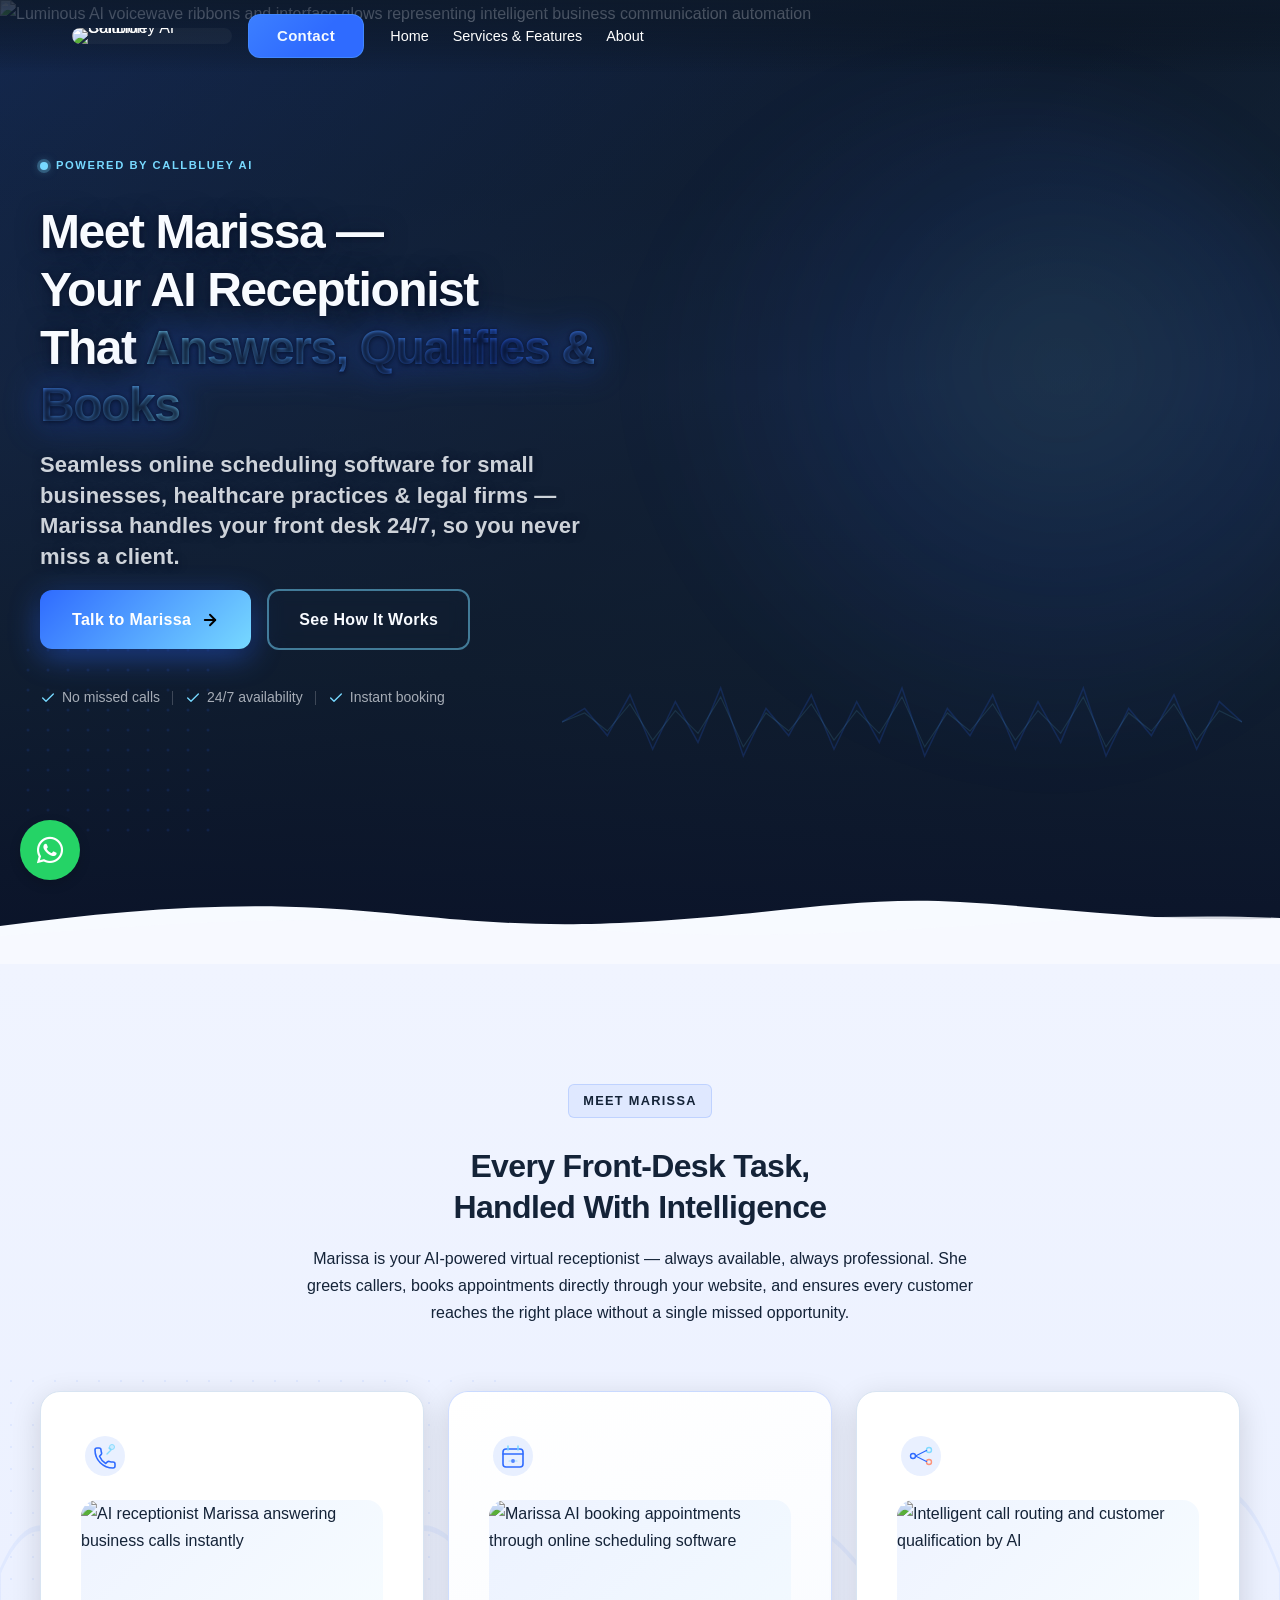
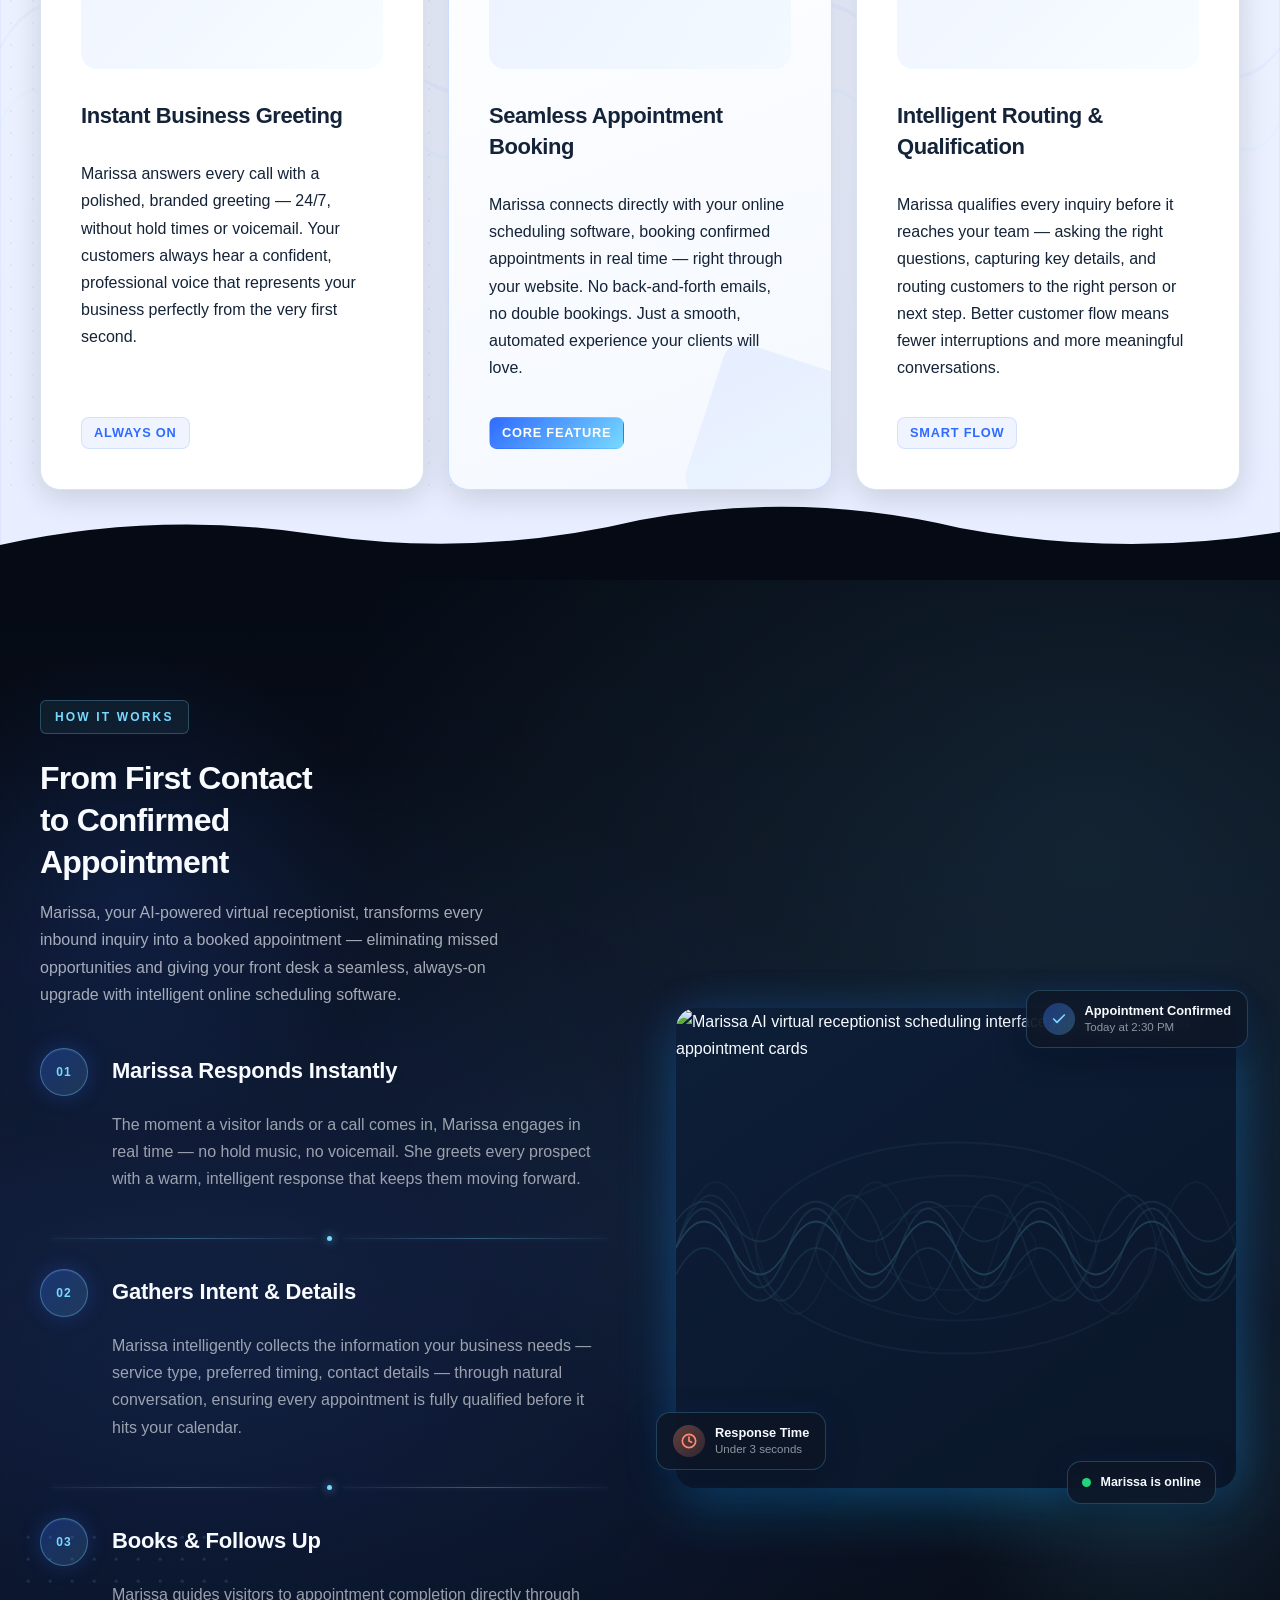
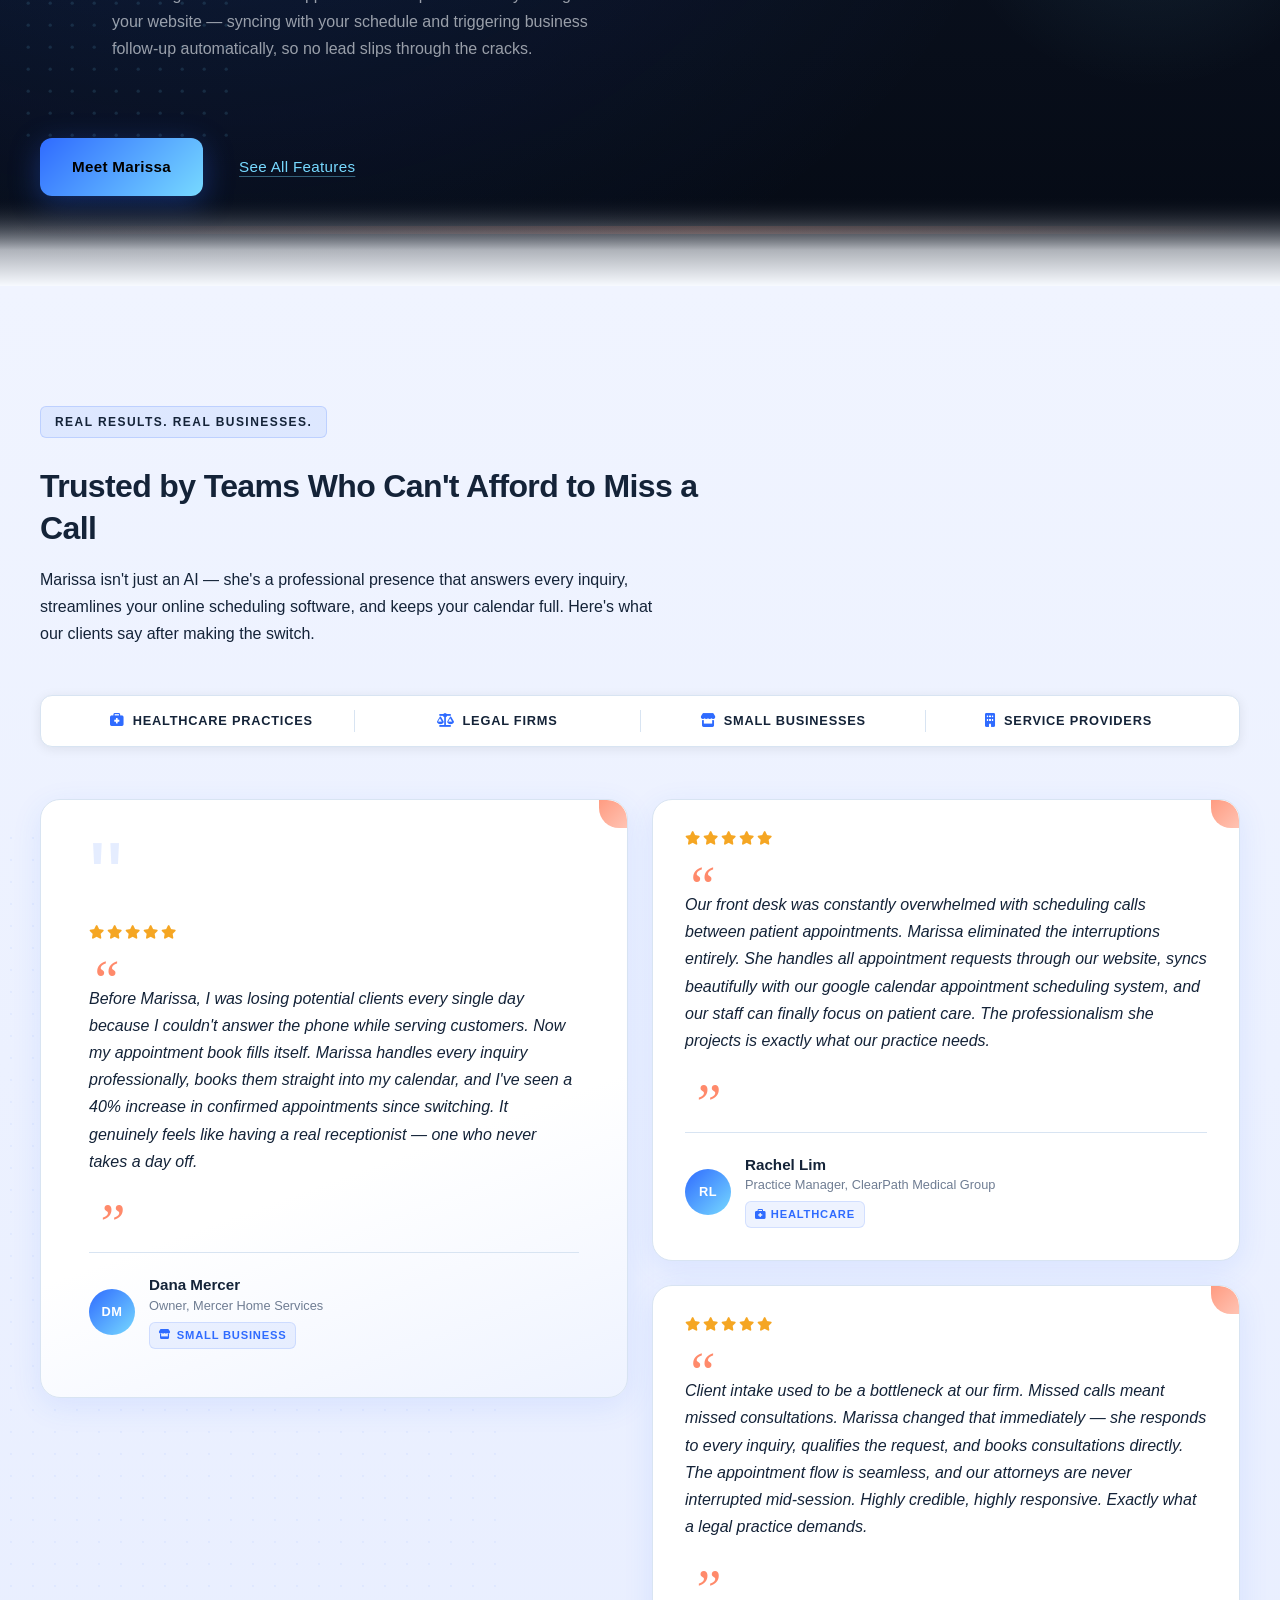
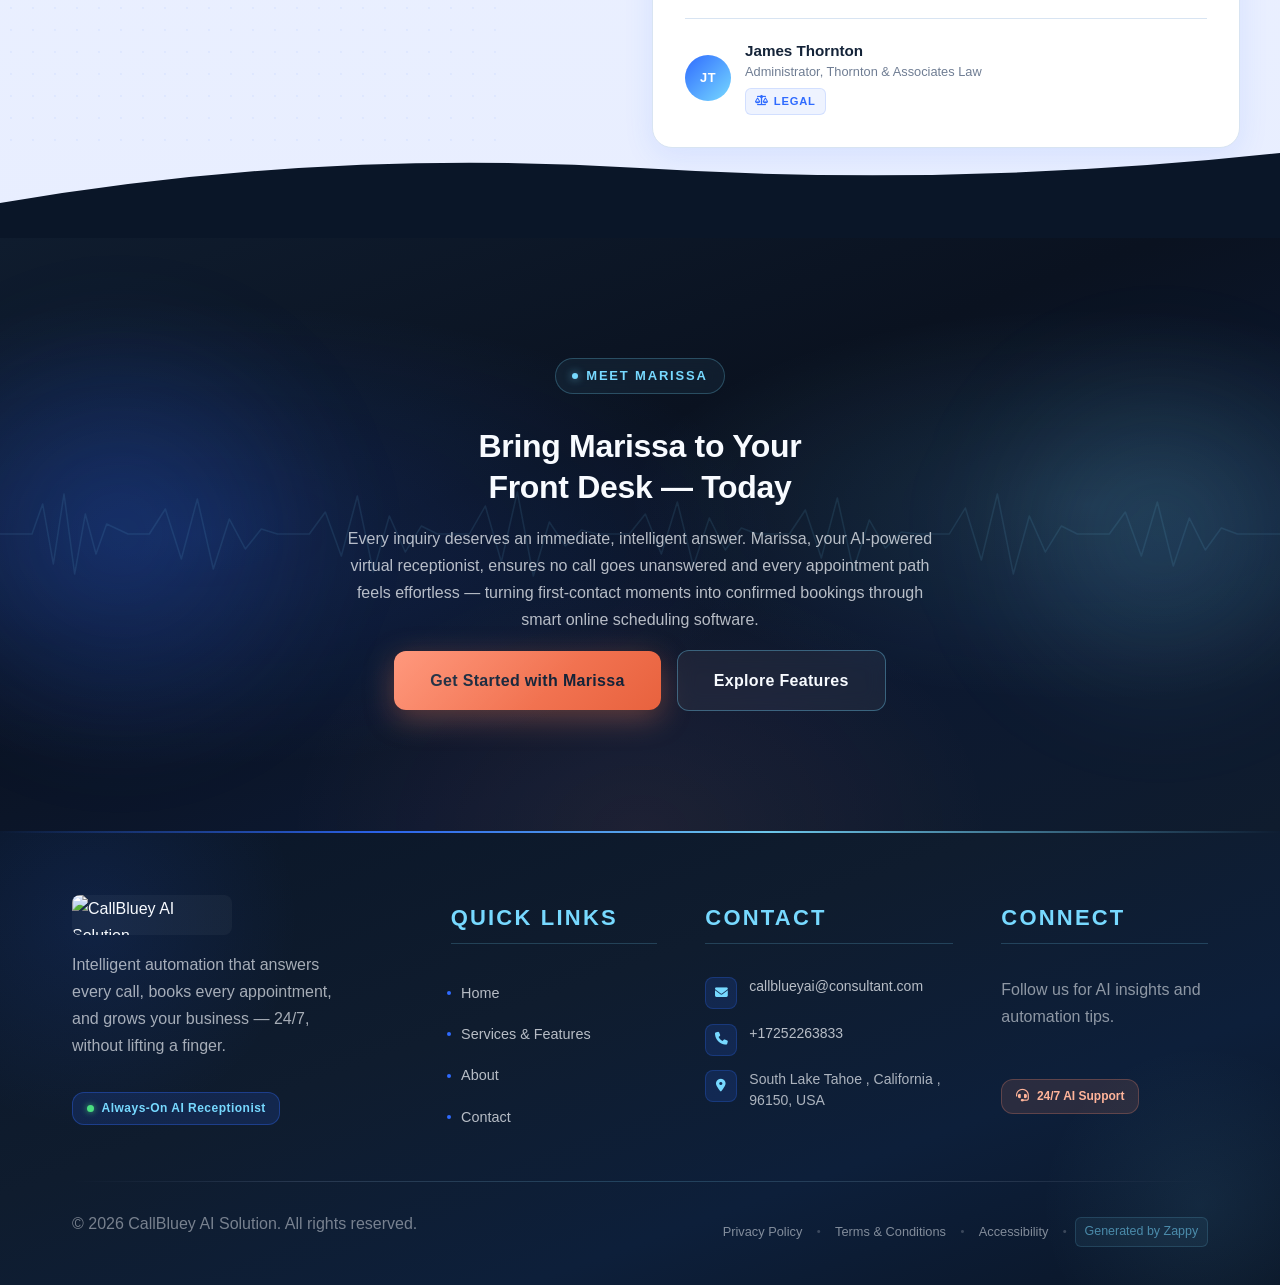
==== commit 0133535d: "Background sync: Progressive GitHub Sync" ====
--- a/index.html
+++ b/index.html
@@ -353,7 +353,7 @@
     </svg>
   </button>
 
-  <button class="phone-header-btn" data-phone="" aria-label="Call">
+  <button class="phone-header-btn" data-phone="+17252263833" aria-label="Call">
     <svg width="20" height="20" viewBox="0 0 24 24" fill="currentColor">
       <path d="M22 16.92v3a2 2 0 0 1-2.18 2 19.79 19.79 0 0 1-8.63-3.07 19.5 19.5 0 0 1-6-6 19.79 19.79 0 0 1-3.07-8.67A2 2 0 0 1 4.11 2h3a2 2 0 0 1 2 1.72 12.84 12.84 0 0 0 .7 2.81 2 2 0 0 1-.45 2.11L8.09 9.91a16 16 0 0 0 6 6l1.27-1.27a2 2 0 0 1 2.11-.45 12.84 12.84 0 0 0 2.81.7A2 2 0 0 1 22 16.92z"></path>
     </svg>
@@ -795,7 +795,7 @@
         const phoneLinks = document.querySelectorAll('a[href^="tel:"]');
         const phoneNumber = phoneLinks.length > 0 
           ? phoneLinks[0].getAttribute('href').replace('tel:', '')
-          : '[business_phone]';
+          : '+17252263833';
         
         window.location.href = 'tel:' + phoneNumber;
         console.log('[Navbar] Phone button clicked');
@@ -1207,7 +1207,7 @@
       <!-- Large Featured Testimonial -->
       <article class="ht-card ht-card--featured">
         <div class="ht-card-corner-accent" aria-hidden="true"></div>
-        <div class="ht-quote-mark" aria-hidden="true">“</div>
+        <div class="ht-quote-mark" aria-hidden="true">"</div>
         <div class="ht-stars" aria-label="5 out of 5 stars">
           <i class="fa-solid fa-star"></i>
           <i class="fa-solid fa-star"></i>
@@ -1338,9 +1338,9 @@
 </section>
   </main>
   
-  <footer class="site-footer" aria-label="Site Footer"> <div class="footer-glow-bar"></div> <div class="footer-inner"> <div class="footer-top"> <div class="footer-col footer-col--brand"> <img src="/assets/callbluey-ai-solution-artificial-intelligence-business-automation-logo.webp" alt="CallBluey AI Solution" class="logo"> <p class="footer-tagline">Intelligent automation that answers every call, books every appointment, and grows your business — 24/7, without lifting a finger.</p> <div class="footer-badge"><span class="badge-dot"></span>Always-On AI Receptionist</div> </div> <div class="footer-col footer-col--links"> <h3 class="footer-heading">Quick Links</h3> <ul class="footer-nav"> <li><a href="/">Home</a></li> <li><a href="/services-features">Services &amp; Features</a></li> <li><a href="/about">About</a></li> <li><a href="/contact">Contact</a></li> </ul> </div> <div class="footer-col footer-col--contact"> <h3 class="footer-heading">Contact</h3> <ul class="footer-contact"> <li> <span class="contact-icon"><i class="fas fa-envelope"></i></span> <span class="contact-text"><a href="mailto:[business_email]">[business_email]</a></span> </li> <li> <span class="contact-icon"><i class="fas fa-phone"></i></span> <span class="contact-text"><a href="tel:[business_phone]">[business_phone]</a></span> </li> <li><a href="/"><span class="contact-icon"><i class="fas fa-map-marker-alt"></i></span> <span class="contact-text">[business_address]</span></a></li> </ul> </div> <div class="footer-col footer-col--social"> <h3 class="footer-heading">Connect</h3> <p class="footer-social-label">Follow us for AI insights and automation tips.</p> <div class="footer-social-icons">    </div> <div class="footer-support-badge"><i class="fas fa-headset"></i><span>24/7 AI Support</span></div> </div> </div> <div class="footer-divider"></div> <div class="footer-bottom"> <p class="footer-copyright">© 2026 CallBluey AI Solution. All rights reserved.</p> <div class="footer-legal"> <a href="/privacy">Privacy Policy</a> <span class="footer-sep" aria-hidden="true">•</span> <a href="/terms">Terms &amp; Conditions</a> <span class="footer-sep" aria-hidden="true">•</span> <a href="/accessibility">Accessibility</a> <span class="footer-sep" aria-hidden="true">•</span> <a href="https://zappy5.com" target="_blank" class="zappy-attribution">Generated by Zappy</a> </div> </div> </div> </footer>
-  
-  <a href="https://wa.me/[whatsapp_handle]" class="whatsapp-float" aria-label="WhatsApp">
+  <footer class="site-footer" aria-label="Site Footer"> <div class="footer-glow-bar"></div> <div class="footer-inner"> <div class="footer-top"> <div class="footer-col footer-col--brand"> <img src="/assets/callbluey-ai-solution-artificial-intelligence-business-automation-logo.webp" alt="CallBluey AI Solution" class="logo"> <p class="footer-tagline">Intelligent automation that answers every call, books every appointment, and grows your business — 24/7, without lifting a finger.</p> <div class="footer-badge"><span class="badge-dot"></span>Always-On AI Receptionist</div> </div> <div class="footer-col footer-col--links"> <h3 class="footer-heading">Quick Links</h3> <ul class="footer-nav"> <li><a href="/">Home</a></li> <li><a href="/services-features">Services &amp; Features</a></li> <li><a href="/about">About</a></li> <li><a href="/contact">Contact</a></li> </ul> </div> <div class="footer-col footer-col--contact"> <h3 class="footer-heading">Contact</h3> <ul class="footer-contact"> <li> <span class="contact-icon"><i class="fas fa-envelope"></i></span> <span class="contact-text"><a href="mailto:callblueyai@consultant.com">callblueyai@consultant.com</a></span> </li> <li> <span class="contact-icon"><i class="fas fa-phone"></i></span> <span class="contact-text"><a href="tel:+17252263833">+17252263833</a></span> </li> <li><a href="/"><span class="contact-icon"><i class="fas fa-map-marker-alt"></i></span> <span class="contact-text">South Lake Tahoe , California , 96150, USA </span></a></li> </ul> </div> <div class="footer-col footer-col--social"> <h3 class="footer-heading">Connect</h3> <p class="footer-social-label">Follow us for AI insights and automation tips.</p> <div class="footer-social-icons"></div> <div class="footer-support-badge"><i class="fas fa-headset"></i><span>24/7 AI Support</span></div> </div> </div> <div class="footer-divider"></div> <div class="footer-bottom"> <p class="footer-copyright">© 2026 CallBluey AI Solution. All rights reserved.</p> <div class="footer-legal"> <a href="/privacy">Privacy Policy</a> <span class="footer-sep" aria-hidden="true">•</span> <a href="/terms">Terms &amp; Conditions</a> <span class="footer-sep" aria-hidden="true">•</span> <a href="/accessibility">Accessibility</a> <span class="footer-sep" aria-hidden="true">•</span> <a href="https://zappy5.com" target="_blank" class="zappy-attribution">Generated by Zappy</a> </div> </div> </div> </footer>
+  
+  <a href="https://wa.me/[whatsapp_handle]" class="whatsapp-float" aria-label="WhatsApp" style="display:none">
     <i class="fab fa-whatsapp"></i>
   </a>
   
